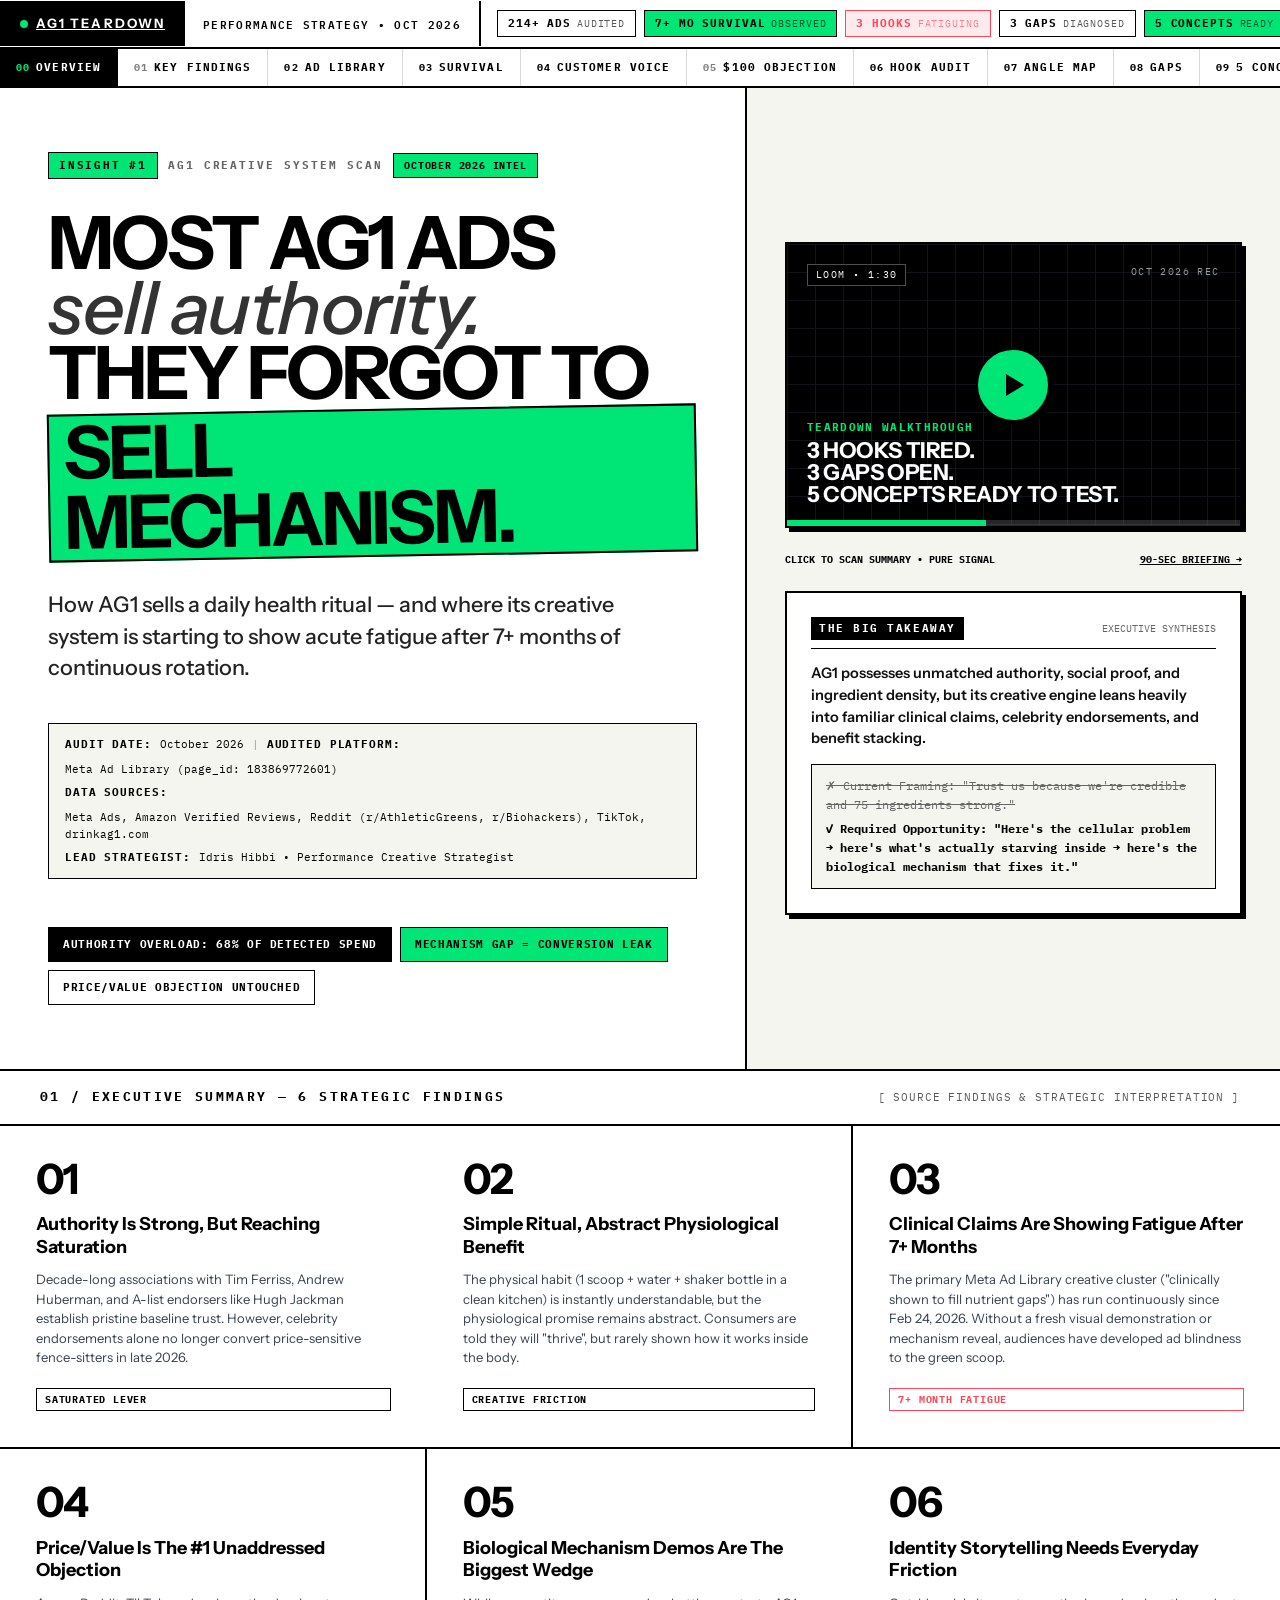
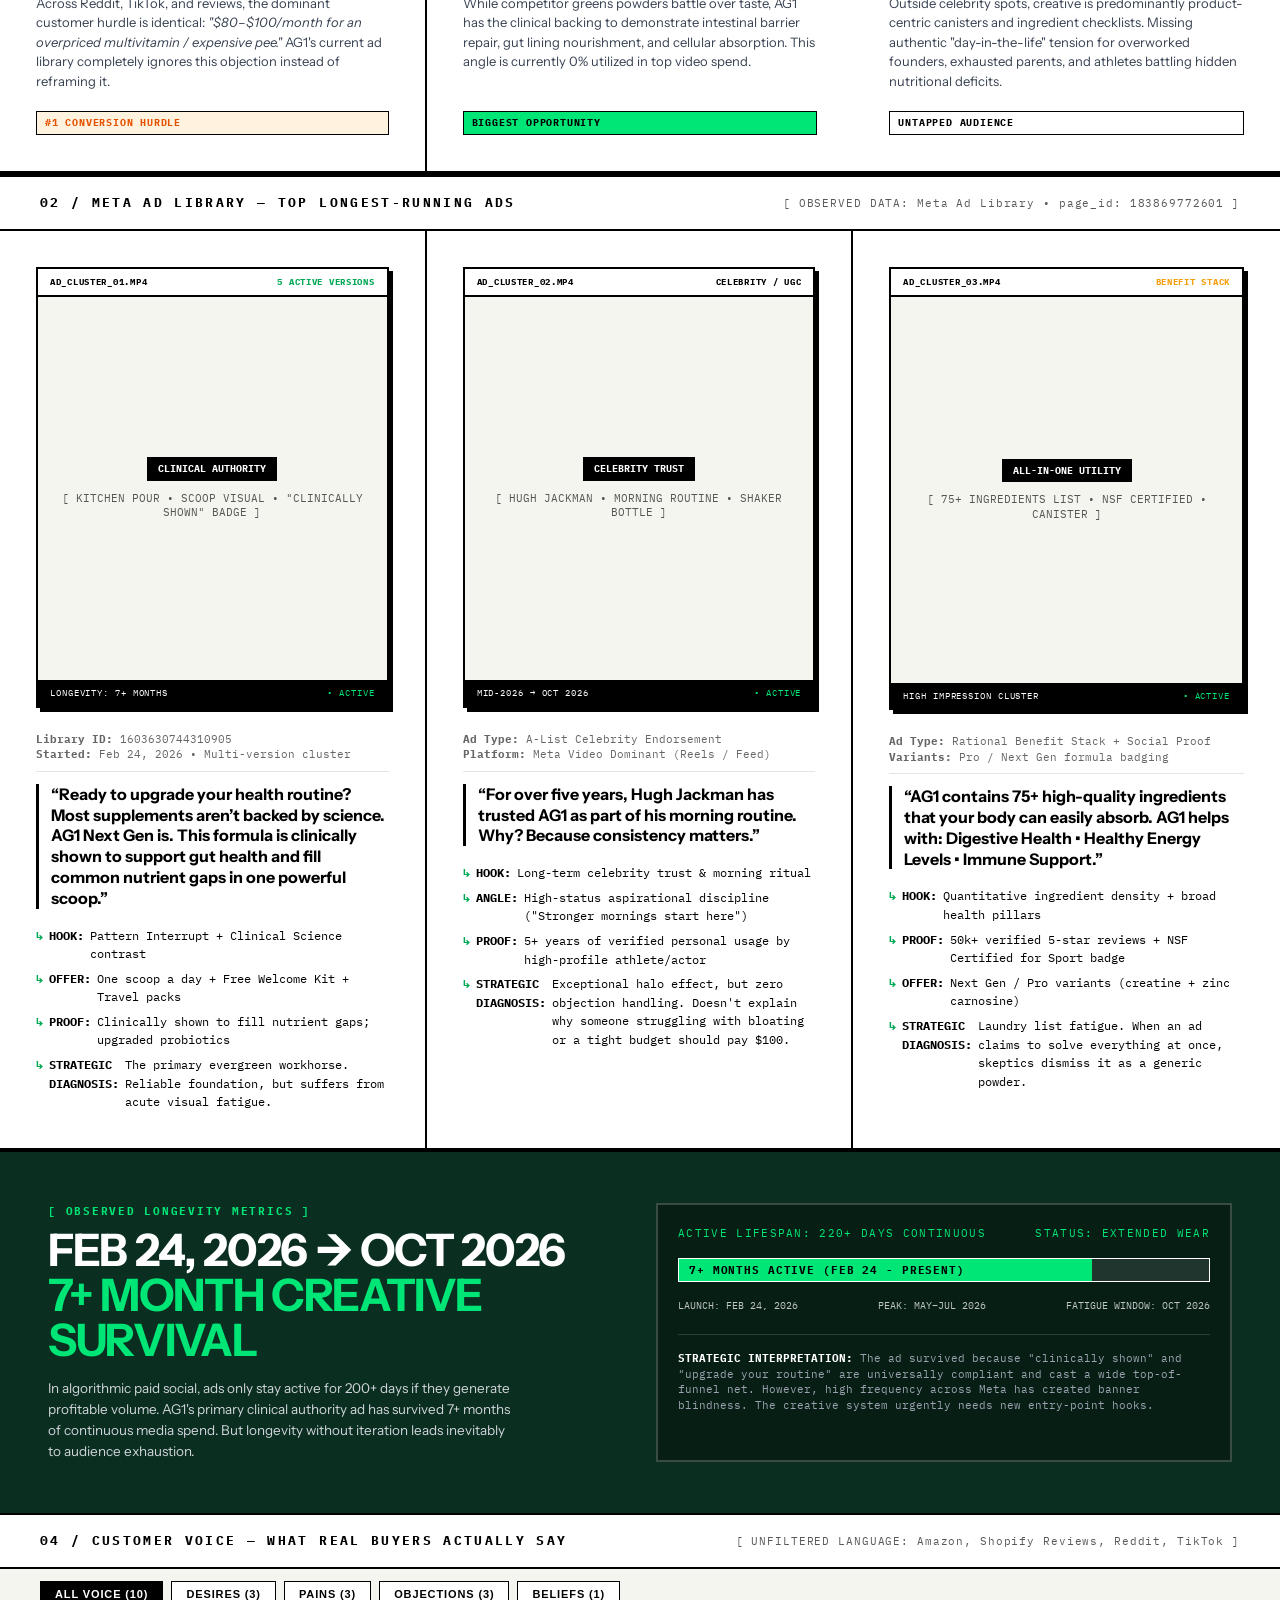
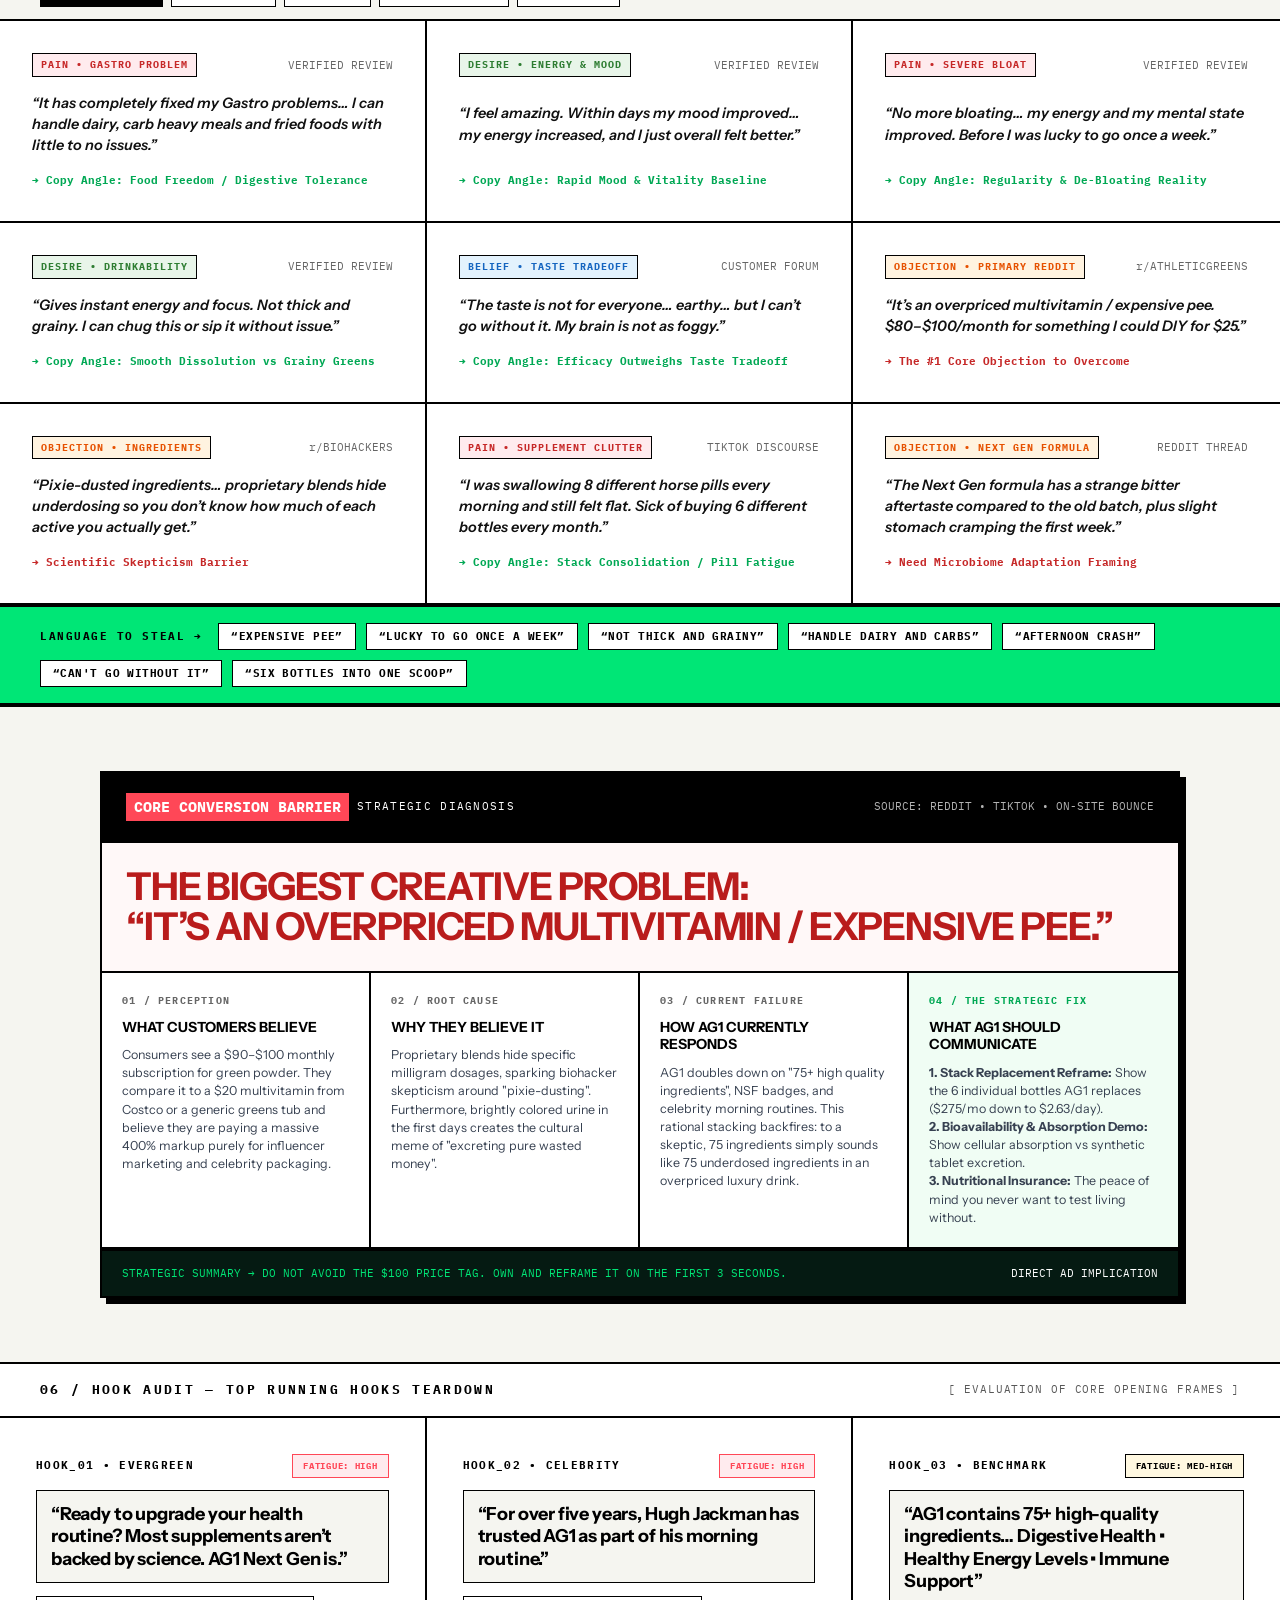
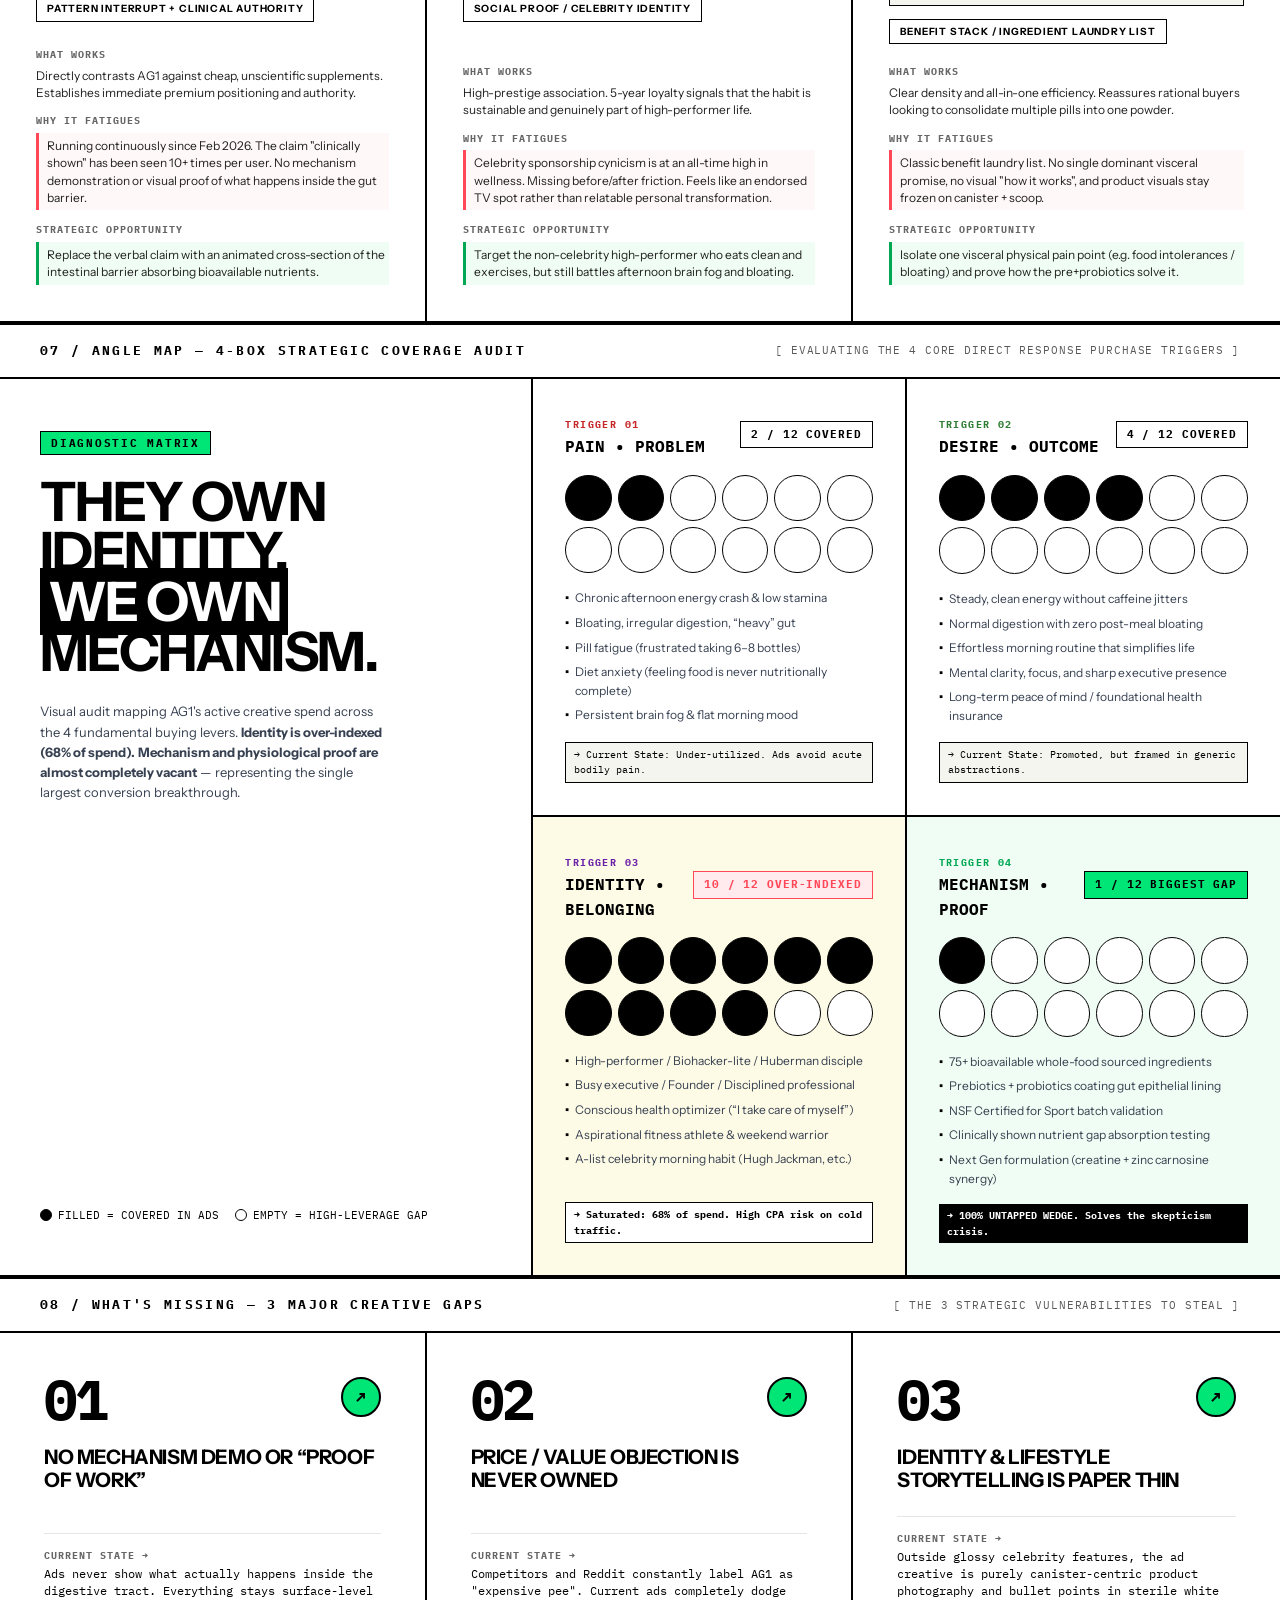
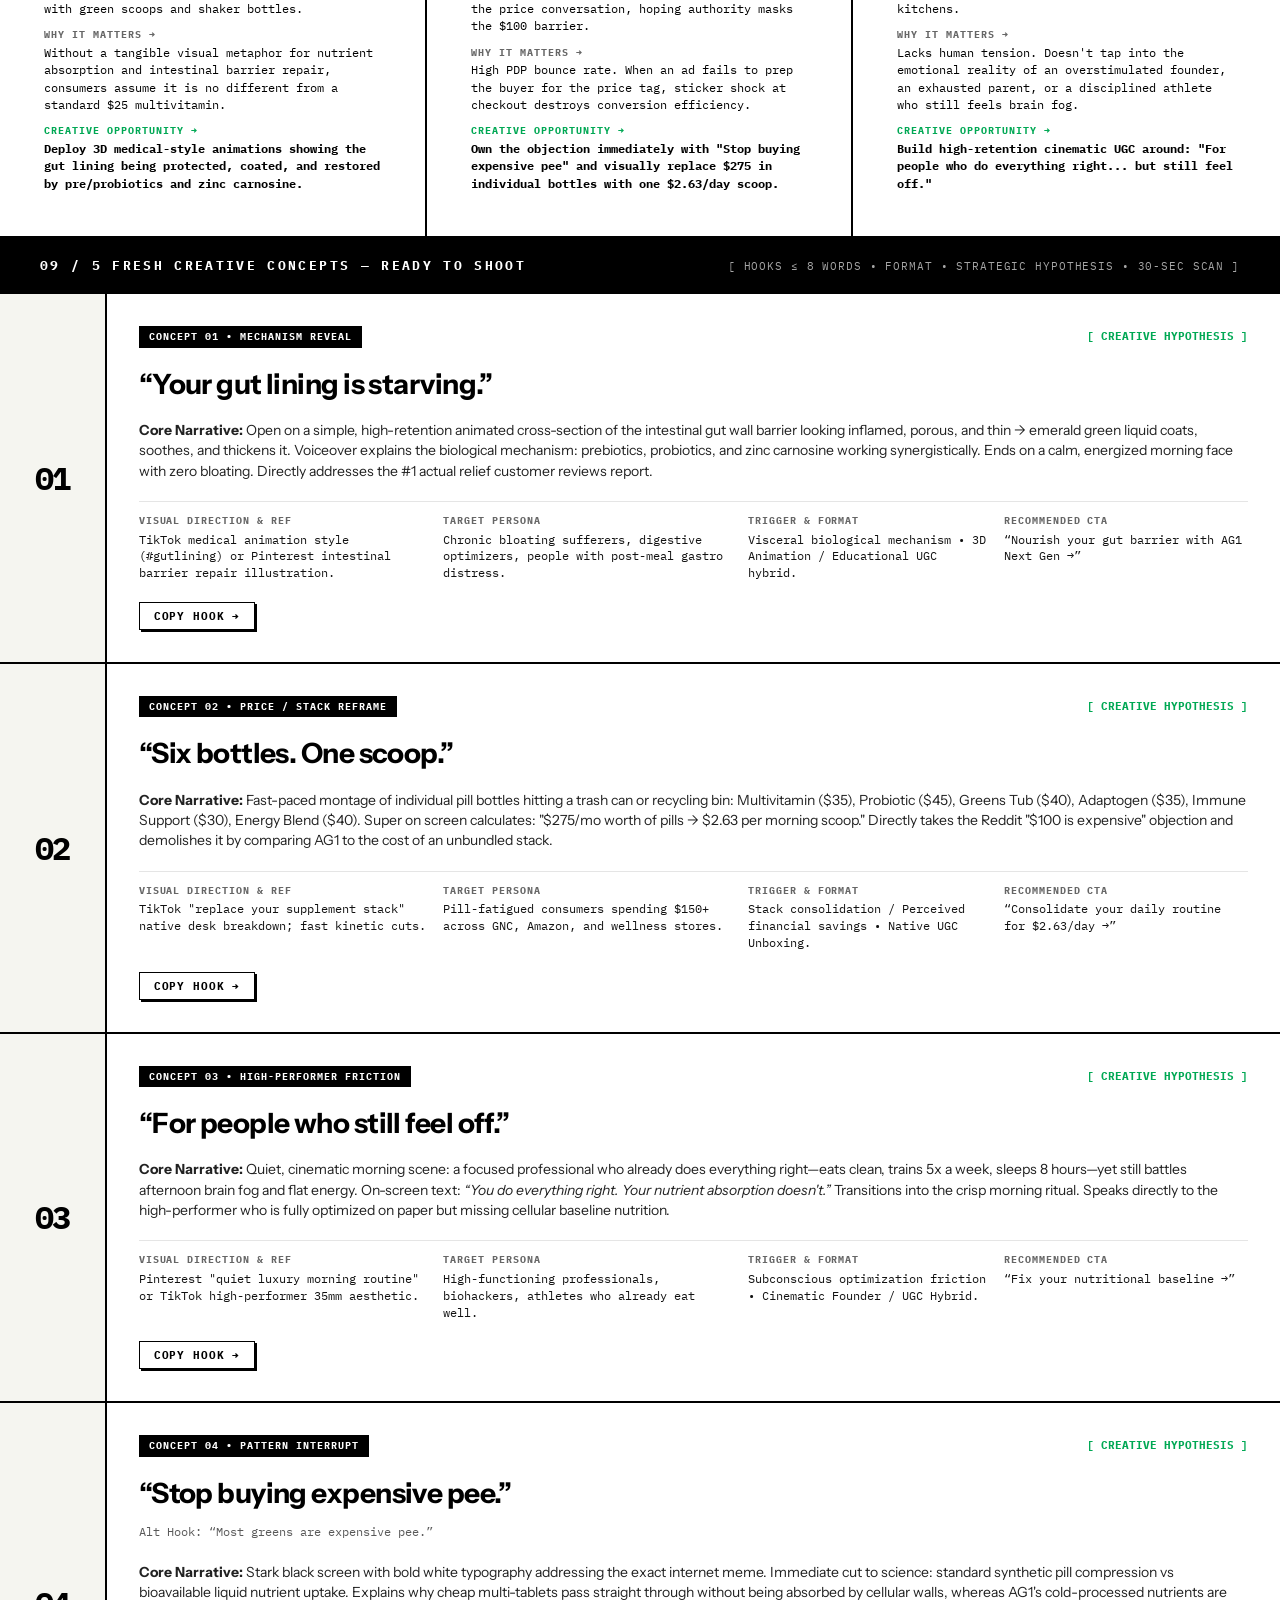
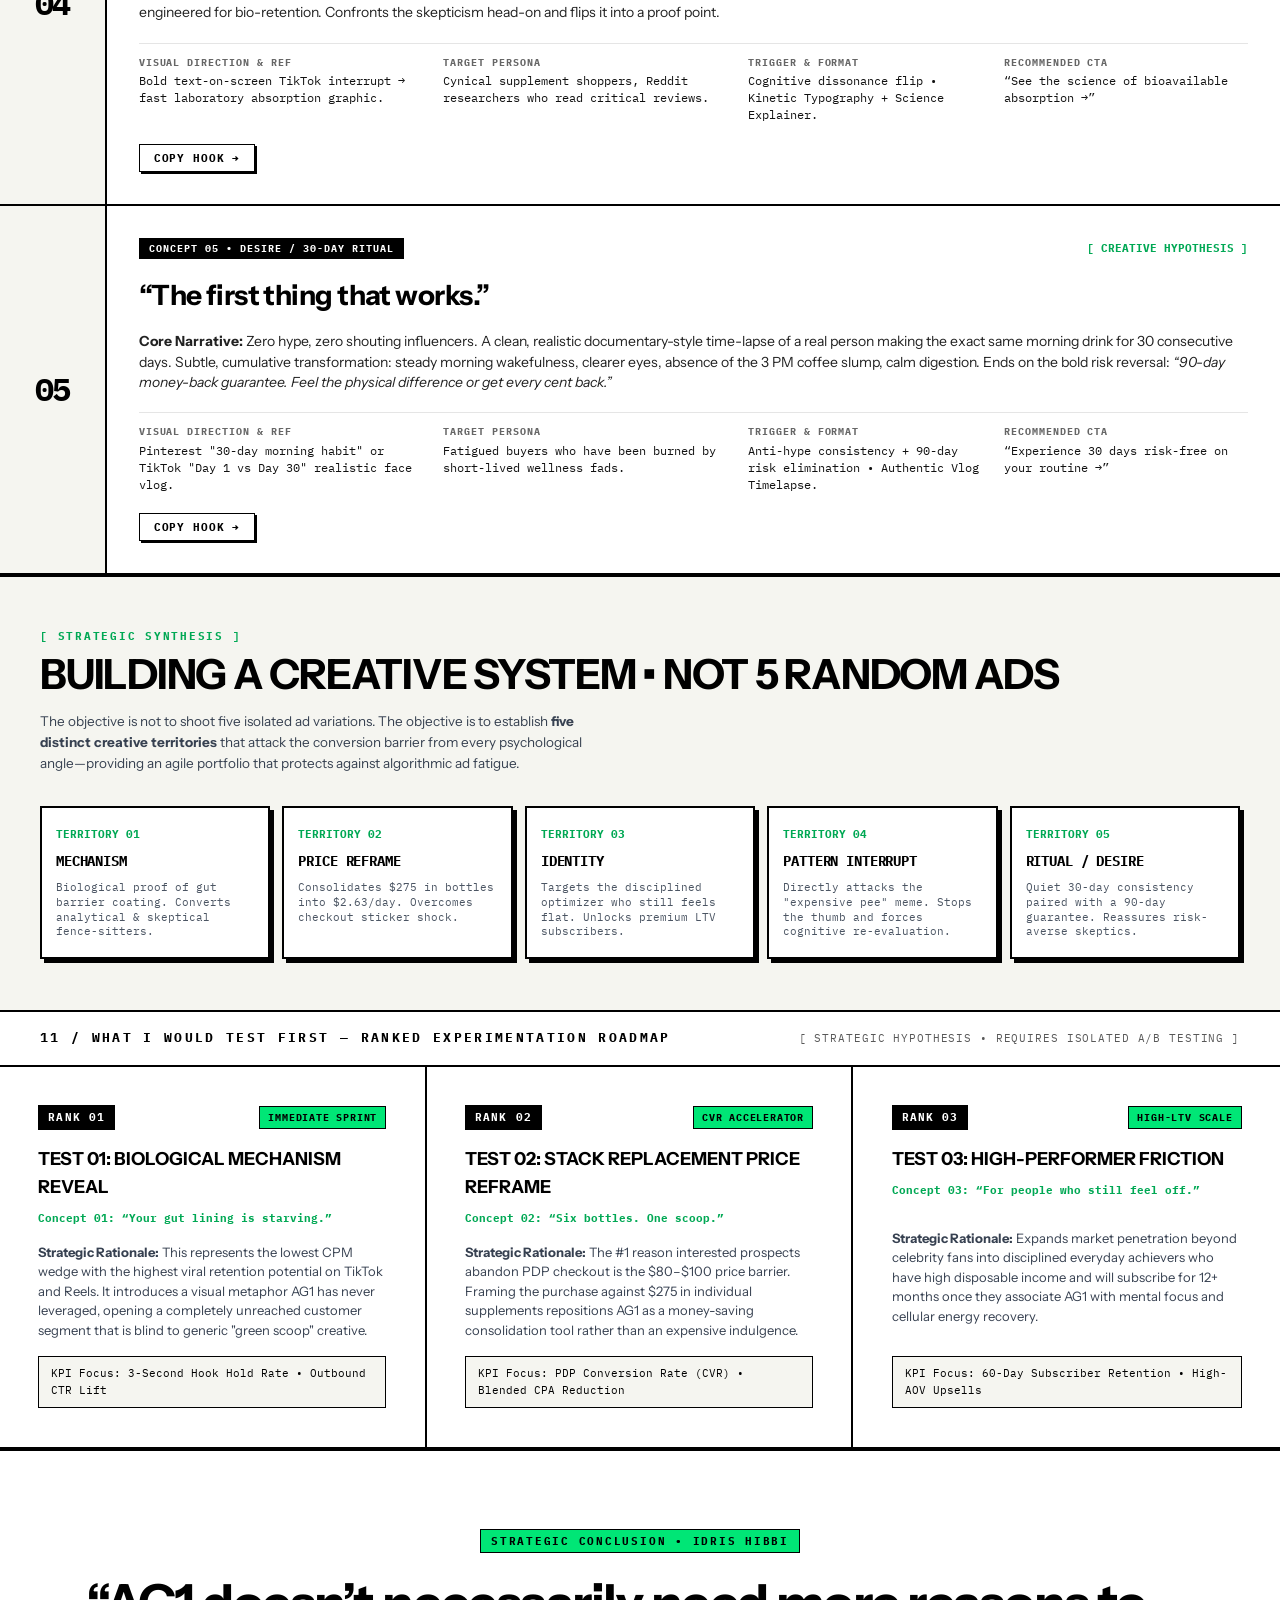
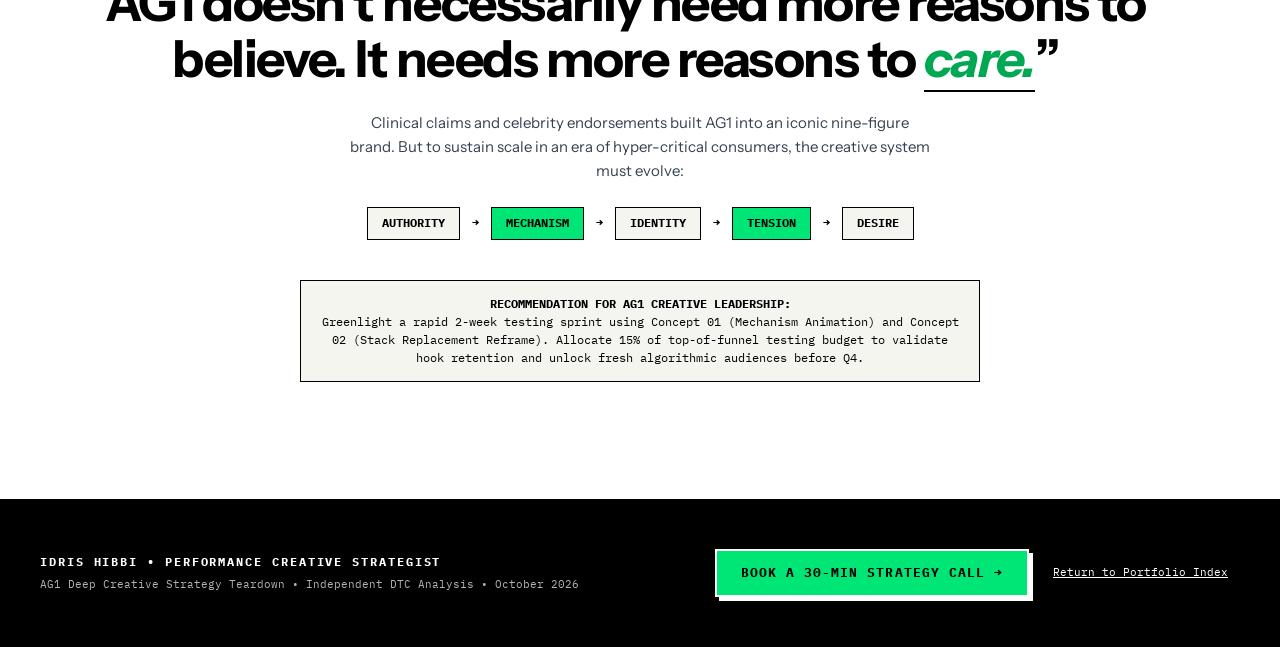
==== teardowns/ag1/index.html @ 97f4a0c2 "feat: rebuild AG1 deep analysis into premium Gymshark-style creative teardown and add to portfolio" ====
<!DOCTYPE html>
<html lang="en">
<head>
  <meta charset="UTF-8">
  <meta name="viewport" content="width=device-width, initial-scale=1.0">
  <title>AG1 Deep Creative Strategy Teardown &amp; Ad Analysis | Idris Hibbi</title>
  <meta name="description" content="In-depth Performance Creative Strategy Teardown of AG1 (Athletic Greens). Meta Ad Library audit, customer voice analysis, angle mapping, creative fatigue diagnosis, and 5 fresh testing concepts.">
  <link rel="icon" type="image/jpeg" href="/assets/idris-hibbi.jpg">
  
  <!-- Typography -->
  <link rel="preconnect" href="https://fonts.googleapis.com">
  <link rel="preconnect" href="https://fonts.gstatic.com" crossorigin>
  <link href="https://fonts.googleapis.com/css2?family=IBM+Plex+Mono:ital,wght@0,400;0,500;0,600;0,700;1,400&family=Instrument+Sans:ital,wght@0,400;0,500;0,600;0,700;1,400;1,500&display=swap" rel="stylesheet">
  
  <style>
    /* ══════════════════════════════════════════════════════════════════
       AG1 DEEP TEARDOWN — NEO-BRUTALIST PERFORMANCE STYLESHEET
       Design System Reference: Gymshark Teardown (High-Contrast Editorial)
       ══════════════════════════════════════════════════════════════════ */
    :root {
      --bg: #ffffff;
      --bg-alt: #f5f5f0;
      --bg-card: #ffffff;
      --black: #000000;
      --white: #ffffff;
      
      /* AG1 Specific Brand Palette */
      --ag1-emerald: #00e676;
      --ag1-emerald-dark: #00a854;
      --ag1-emerald-light: rgba(0, 230, 118, 0.22);
      --ag1-forest: #0a2e20;
      --ag1-forest-dark: #051a12;
      
      /* Signals & Diagnostic Accents */
      --alert-warn: #ff4757;
      --alert-amber: #f59e0b;
      --border-thick: 2.5px solid #000000;
      --shadow-hard: 4px 4px 0px 0px #000000;
      --shadow-hard-lg: 6px 6px 0px 0px #000000;
      
      /* Typography */
      --font-sans: 'Instrument Sans', -apple-system, BlinkMacSystemFont, sans-serif;
      --font-mono: 'IBM Plex Mono', Menlo, Consolas, monospace;
    }

    *, *::before, *::after {
      box-sizing: border-box;
      margin: 0;
      padding: 0;
    }

    html {
      scroll-behavior: smooth;
      color-scheme: light;
      -webkit-tap-highlight-color: transparent;
    }

    body {
      background-color: var(--bg);
      color: var(--black);
      font-family: var(--font-sans);
      font-size: 15px;
      line-height: 1.55;
      -webkit-font-smoothing: antialiased;
      -moz-osx-font-smoothing: grayscale;
      overflow-x: hidden;
    }

    ::selection {
      background-color: var(--ag1-emerald);
      color: var(--black);
    }

    .mono {
      font-family: var(--font-mono) !important;
    }

    /* Container Utility */
    .container {
      width: 100%;
      max-width: 1280px;
      margin-left: auto;
      margin-right: auto;
    }

    /* Utility Helpers */
    .border-b-thick { border-bottom: var(--border-thick); }
    .border-t-thick { border-top: var(--border-thick); }
    .border-r-thick { border-right: var(--border-thick); }
    .border-l-thick { border-left: var(--border-thick); }
    .border-all-thick { border: var(--border-thick); }

    /* ── 1. TOP GLOBAL TICKER & HEADER ── */
    .top-bar {
      position: sticky;
      top: 0;
      z-index: 1000;
      background: var(--white);
      border-bottom: var(--border-thick);
      width: 100%;
    }

    .top-bar-inner {
      display: flex;
      align-items: center;
      width: 100%;
      overflow-x: auto;
      scrollbar-width: none;
      -ms-overflow-style: none;
    }

    .top-bar-inner::-webkit-scrollbar {
      display: none;
    }

    .brand-block {
      display: flex;
      align-items: center;
      flex-shrink: 0;
      border-right: var(--border-thick);
    }

    .brand-logo-pill {
      background: var(--black);
      color: var(--white);
      padding: 12px 20px;
      font-weight: 700;
      font-size: 13px;
      letter-spacing: 0.16em;
      text-transform: uppercase;
      display: flex;
      align-items: center;
      gap: 8px;
    }

    .brand-logo-pill .badge-dot {
      width: 8px;
      height: 8px;
      background: var(--ag1-emerald);
      border-radius: 50%;
      display: inline-block;
    }

    .brand-edition-tag {
      padding: 12px 18px;
      font-size: 11px;
      letter-spacing: 0.12em;
      font-weight: 600;
      color: var(--black);
      white-space: nowrap;
    }

    .ticker-pills-row {
      display: flex;
      align-items: center;
      gap: 8px;
      padding: 8px 16px;
      flex-shrink: 0;
    }

    .status-pill {
      display: inline-flex;
      align-items: center;
      gap: 6px;
      padding: 4px 10px;
      border: 1.5px solid var(--black);
      font-size: 11px;
      font-weight: 700;
      letter-spacing: 0.08em;
      background: var(--white);
      white-space: nowrap;
    }

    .status-pill.emerald {
      background: var(--ag1-emerald);
      color: var(--black);
    }

    .status-pill.warn {
      background: #ffebee;
      color: var(--alert-warn);
      border-color: var(--alert-warn);
    }

    .status-pill .sub-txt {
      font-weight: 400;
      opacity: 0.65;
      font-size: 10px;
    }

    .live-rec-badge {
      display: inline-flex;
      align-items: center;
      gap: 8px;
      padding-left: 12px;
      border-left: 1px solid rgba(0,0,0,0.2);
    }

    .pulse-dot {
      width: 8px;
      height: 8px;
      border-radius: 50%;
      background: #ef4444;
      animation: pulse 1.8s infinite;
    }

    @keyframes pulse {
      0% { opacity: 1; transform: scale(1); }
      50% { opacity: 0.4; transform: scale(0.85); }
      100% { opacity: 1; transform: scale(1); }
    }

    .top-bar-right {
      margin-left: auto;
      display: flex;
      align-items: center;
      gap: 12px;
      padding: 8px 20px;
      flex-shrink: 0;
      font-size: 11px;
    }

    .back-btn-pill {
      display: inline-flex;
      align-items: center;
      gap: 6px;
      background: var(--black);
      color: var(--white);
      padding: 6px 14px;
      font-weight: 700;
      text-decoration: none;
      border: 1.5px solid var(--black);
      transition: all 0.15s ease;
      white-space: nowrap;
    }

    .back-btn-pill:hover {
      background: var(--ag1-emerald);
      color: var(--black);
    }

    /* ── 2. STICKY SUB-NAVIGATION ── */
    .smart-nav {
      position: sticky;
      top: 48px;
      z-index: 950;
      background: var(--white);
      border-bottom: var(--border-thick);
      width: 100%;
    }

    .smart-nav-inner {
      display: flex;
      align-items: center;
      overflow-x: auto;
      scrollbar-width: none;
      -ms-overflow-style: none;
    }

    .smart-nav-inner::-webkit-scrollbar {
      display: none;
    }

    .nav-tab {
      padding: 10px 16px;
      font-size: 11px;
      font-weight: 700;
      letter-spacing: 0.1em;
      text-transform: uppercase;
      text-decoration: none;
      color: var(--black);
      border-right: 1.5px solid rgba(0,0,0,0.15);
      white-space: nowrap;
      transition: background-color 0.15s ease, color 0.15s ease;
      display: inline-flex;
      align-items: center;
      gap: 6px;
    }

    .nav-tab .tab-num {
      opacity: 0.5;
      font-size: 10px;
    }

    .nav-tab:hover {
      background: var(--bg-alt);
    }

    .nav-tab.active {
      background: var(--black);
      color: var(--white);
    }

    .nav-tab.active .tab-num {
      color: var(--ag1-emerald);
      opacity: 1;
    }

    /* ── 3. HERO SECTION ── */
    .hero-grid {
      display: grid;
      grid-template-columns: 12fr;
      border-bottom: var(--border-thick);
    }

    @media (min-width: 992px) {
      .hero-grid {
        grid-template-columns: 7fr 5fr;
      }
    }

    .hero-content-col {
      padding: clamp(2rem, 5vw, 4.5rem) clamp(1.25rem, 4vw, 3rem);
      display: flex;
      flex-direction: column;
      justify-content: space-between;
      border-bottom: var(--border-thick);
    }

    @media (min-width: 992px) {
      .hero-content-col {
        border-bottom: none;
        border-right: var(--border-thick);
      }
    }

    .hero-eyebrow {
      display: flex;
      align-items: center;
      gap: 10px;
      margin-bottom: 2rem;
      flex-wrap: wrap;
    }

    .insight-badge {
      background: var(--ag1-emerald);
      border: 1.5px solid var(--black);
      padding: 4px 10px;
      font-size: 11px;
      font-weight: 700;
      letter-spacing: 0.16em;
      text-transform: uppercase;
    }

    .eyebrow-text {
      font-size: 11px;
      font-weight: 700;
      letter-spacing: 0.18em;
      opacity: 0.6;
      text-transform: uppercase;
    }

    .hero-title {
      font-size: clamp(2.4rem, 6.2vw, 4.6rem);
      font-weight: 700;
      line-height: 0.88;
      letter-spacing: -0.04em;
      text-transform: uppercase;
      margin-bottom: 2rem;
    }

    .hero-title .italic-sub {
      display: block;
      font-style: italic;
      font-weight: 500;
      text-transform: lowercase;
      letter-spacing: -0.02em;
      color: #333333;
    }

    .hero-title .highlight-pill {
      display: inline-block;
      background: var(--ag1-emerald);
      border: var(--border-thick);
      padding: 2px 14px;
      line-height: 0.95;
      transform: rotate(-1deg);
      margin-top: 4px;
    }

    .hero-subhead {
      font-size: clamp(1.1rem, 2vw, 1.35rem);
      font-weight: 500;
      line-height: 1.45;
      color: #222222;
      max-width: 44ch;
      margin-bottom: 2.5rem;
    }

    .hero-meta-strip {
      background: var(--bg-alt);
      border: 1.5px solid var(--black);
      padding: 12px 16px;
      display: flex;
      flex-direction: column;
      gap: 6px;
      font-size: 11px;
      margin-bottom: 2rem;
    }

    .hero-meta-row {
      display: flex;
      flex-wrap: wrap;
      align-items: baseline;
      gap: 8px;
    }

    .hero-meta-label {
      font-weight: 700;
      letter-spacing: 0.08em;
      text-transform: uppercase;
      color: var(--black);
    }

    .hero-chips-wrap {
      display: flex;
      flex-wrap: wrap;
      gap: 8px;
      margin-top: 1rem;
    }

    .hero-chip {
      border: 1.5px solid var(--black);
      padding: 8px 14px;
      font-size: 11px;
      font-weight: 700;
      letter-spacing: 0.06em;
      background: var(--white);
    }

    .hero-chip.dark {
      background: var(--black);
      color: var(--white);
    }

    .hero-chip.emerald {
      background: var(--ag1-emerald);
      color: var(--black);
    }

    /* Hero Right Side: Media Box & Big Takeaway */
    .hero-media-col {
      background: var(--bg-alt);
      padding: clamp(1.25rem, 3vw, 2.5rem);
      display: flex;
      flex-direction: column;
      gap: 1.5rem;
      justify-content: center;
    }

    .loom-preview-box {
      border: var(--border-thick);
      background: var(--black);
      aspect-ratio: 16/10;
      position: relative;
      overflow: hidden;
      cursor: pointer;
      display: flex;
      flex-direction: column;
      justify-content: space-between;
      padding: 20px;
      color: var(--white);
      box-shadow: var(--shadow-hard);
      transition: transform 0.15s ease, box-shadow 0.15s ease;
    }

    .loom-preview-box:hover {
      transform: translate(-2px, -2px);
      box-shadow: var(--shadow-hard-lg);
    }

    .loom-grid-bg {
      position: absolute;
      inset: 0;
      background-image: linear-gradient(to right, #1f2937 1px, transparent 1px), linear-gradient(to bottom, #1f2937 1px, transparent 1px);
      background-size: 28px 28px;
      opacity: 0.5;
    }

    .loom-header-row {
      position: relative;
      z-index: 2;
      display: flex;
      justify-content: space-between;
      font-size: 10px;
      letter-spacing: 0.14em;
    }

    .loom-center-play {
      position: absolute;
      top: 50%;
      left: 50%;
      transform: translate(-50%, -50%);
      z-index: 3;
      width: 74px;
      height: 74px;
      background: var(--ag1-emerald);
      border: var(--border-thick);
      border-radius: 50%;
      display: flex;
      align-items: center;
      justify-content: center;
      box-shadow: 4px 4px 0px 0px #000000;
    }

    .play-triangle {
      width: 0;
      height: 0;
      border-left: 18px solid #000000;
      border-top: 11px solid transparent;
      border-bottom: 11px solid transparent;
      margin-left: 4px;
    }

    .loom-footer-content {
      position: relative;
      z-index: 2;
    }

    .loom-progress-bar {
      position: absolute;
      bottom: 0;
      left: 0;
      right: 0;
      height: 6px;
      background: rgba(255, 255, 255, 0.15);
    }

    .loom-progress-fill {
      height: 100%;
      width: 44%;
      background: var(--ag1-emerald);
    }

    /* The Big Takeaway Card */
    .big-takeaway-card {
      border: var(--border-thick);
      background: var(--white);
      padding: 24px;
      box-shadow: var(--shadow-hard);
      position: relative;
    }

    .takeaway-badge-strip {
      display: flex;
      align-items: center;
      justify-content: space-between;
      margin-bottom: 14px;
      padding-bottom: 8px;
      border-bottom: 1.5px solid #000000;
    }

    .takeaway-tag {
      font-size: 11px;
      font-weight: 700;
      letter-spacing: 0.14em;
      text-transform: uppercase;
      background: var(--black);
      color: var(--white);
      padding: 3px 8px;
    }

    .takeaway-quote {
      font-size: 14.5px;
      line-height: 1.5;
      font-weight: 600;
      color: #111111;
      margin-bottom: 14px;
    }

    .takeaway-shift-box {
      background: var(--bg-alt);
      border: 1.5px solid var(--black);
      padding: 12px 14px;
      display: flex;
      flex-direction: column;
      gap: 6px;
      font-size: 12px;
    }

    .shift-from {
      color: #666666;
      text-decoration: line-through;
    }

    .shift-to {
      font-weight: 700;
      color: #000000;
    }

    /* ── 4. SECTION STRUCTURAL FRAMEWORK ── */
    .teardown-section {
      border-bottom: var(--border-thick);
      background: var(--white);
    }

    .section-header-bar {
      display: flex;
      align-items: center;
      justify-content: space-between;
      padding: 16px clamp(1.25rem, 4vw, 2.5rem);
      background: var(--white);
      border-bottom: var(--border-thick);
      flex-wrap: wrap;
      gap: 10px;
    }

    .section-header-bar.dark {
      background: var(--black);
      color: var(--white);
    }

    .section-num-title {
      font-size: 13px;
      font-weight: 700;
      letter-spacing: 0.18em;
      text-transform: uppercase;
    }

    .section-header-meta {
      font-size: 11px;
      letter-spacing: 0.08em;
      opacity: 0.65;
    }

    /* ── 5. SECTION: EXECUTIVE SUMMARY (KEY FINDINGS) ── */
    .exec-summary-grid {
      display: grid;
      grid-template-columns: 1fr;
      border-bottom: var(--border-thick);
    }

    @media (min-width: 768px) {
      .exec-summary-grid {
        grid-template-columns: repeat(2, 1fr);
      }
    }

    @media (min-width: 1024px) {
      .exec-summary-grid {
        grid-template-columns: repeat(3, 1fr);
      }
    }

    .exec-finding-card {
      padding: clamp(1.5rem, 3vw, 2.25rem);
      border-bottom: var(--border-thick);
      display: flex;
      flex-direction: column;
      justify-content: space-between;
      background: var(--white);
      transition: background-color 0.15s ease;
    }

    @media (min-width: 768px) {
      .exec-finding-card:nth-child(odd) {
        border-right: var(--border-thick);
      }
    }

    @media (min-width: 1024px) {
      .exec-finding-card:nth-child(odd) {
        border-right: none;
      }
      .exec-finding-card {
        border-right: var(--border-thick);
      }
      .exec-finding-card:nth-child(3n) {
        border-right: none;
      }
    }

    .exec-finding-card:hover {
      background: var(--bg-alt);
    }

    .finding-num {
      font-size: 42px;
      font-weight: 900;
      line-height: 0.85;
      letter-spacing: -0.05em;
      margin-bottom: 1rem;
      color: var(--black);
    }

    .finding-headline {
      font-size: 18px;
      font-weight: 700;
      line-height: 1.25;
      margin-bottom: 0.75rem;
    }

    .finding-desc {
      font-size: 13px;
      color: #374151;
      line-height: 1.5;
    }

    .finding-badge {
      display: inline-block;
      margin-top: 1.25rem;
      padding: 3px 8px;
      border: 1px solid var(--black);
      font-size: 10px;
      font-weight: 700;
      letter-spacing: 0.08em;
      text-transform: uppercase;
      background: var(--white);
    }

    /* ── 6. SECTION: RESEARCH & META AD LIBRARY ── */
    .ad-library-grid {
      display: grid;
      grid-template-columns: 1fr;
      border-bottom: var(--border-thick);
    }

    @media (min-width: 992px) {
      .ad-library-grid {
        grid-template-columns: repeat(3, 1fr);
      }
    }

    .ad-card {
      padding: clamp(1.5rem, 3vw, 2.25rem);
      display: flex;
      flex-direction: column;
      border-bottom: var(--border-thick);
      background: var(--white);
    }

    @media (min-width: 992px) {
      .ad-card {
        border-bottom: none;
        border-right: var(--border-thick);
      }
      .ad-card:last-child {
        border-right: none;
      }
    }

    .ad-visual-mock {
      border: var(--border-thick);
      aspect-ratio: 4/5;
      position: relative;
      overflow: hidden;
      margin-bottom: 1.5rem;
      background: var(--bg-alt);
      box-shadow: var(--shadow-hard);
      display: flex;
      flex-direction: column;
      justify-content: space-between;
    }

    .mock-topbar {
      background: var(--white);
      border-bottom: var(--border-thick);
      padding: 6px 12px;
      display: flex;
      justify-content: space-between;
      font-size: 9px;
      font-weight: 700;
      letter-spacing: 0.08em;
    }

    .mock-center-visual {
      display: flex;
      flex-direction: column;
      align-items: center;
      justify-content: center;
      text-align: center;
      padding: 1rem;
    }

    .mock-type-tag {
      background: var(--black);
      color: var(--white);
      border: 1.5px solid var(--black);
      padding: 3px 10px;
      font-size: 10px;
      font-weight: 700;
      margin-bottom: 10px;
      text-transform: uppercase;
    }

    .mock-footer-strip {
      background: var(--black);
      color: var(--white);
      padding: 6px 12px;
      display: flex;
      justify-content: space-between;
      align-items: center;
      font-size: 9px;
      letter-spacing: 0.1em;
    }

    .ad-info-stack {
      display: flex;
      flex-direction: column;
      gap: 12px;
    }

    .ad-meta-id-strip {
      font-size: 11px;
      color: #666666;
      line-height: 1.4;
      padding-bottom: 8px;
      border-bottom: 1px solid rgba(0,0,0,0.1);
    }

    .ad-hook-quote {
      font-size: 16px;
      font-weight: 700;
      line-height: 1.3;
      padding-left: 12px;
      border-left: 3px solid var(--black);
    }

    .ad-attributes-list {
      list-style: none;
      display: flex;
      flex-direction: column;
      gap: 6px;
      font-size: 12px;
      margin-top: 6px;
    }

    .ad-attributes-list li {
      display: flex;
      align-items: baseline;
      gap: 6px;
    }

    .ad-attributes-list li::before {
      content: "↳";
      font-weight: 700;
      color: var(--ag1-emerald-dark);
    }

    /* ── 7. SECTION: LONGEVITY & SURVIVAL TIMELINE ── */
    .longevity-banner {
      background: var(--ag1-forest);
      color: var(--white);
      padding: clamp(2rem, 4vw, 3.5rem) clamp(1.25rem, 4vw, 3rem);
      display: grid;
      grid-template-columns: 1fr;
      gap: 2rem;
      border-bottom: var(--border-thick);
    }

    @media (min-width: 992px) {
      .longevity-banner {
        grid-template-columns: 1fr 1fr;
      }
    }

    .longevity-timeline-wrap {
      border: 2px solid rgba(255, 255, 255, 0.2);
      padding: 20px;
      background: rgba(0, 0, 0, 0.35);
    }

    .timeline-title-row {
      display: flex;
      justify-content: space-between;
      font-size: 11px;
      letter-spacing: 0.12em;
      margin-bottom: 1rem;
      color: var(--ag1-emerald);
    }

    .timeline-bar-frame {
      height: 24px;
      background: rgba(255, 255, 255, 0.1);
      border: 1.5px solid var(--white);
      position: relative;
      margin-bottom: 1rem;
    }

    .timeline-bar-fill {
      height: 100%;
      width: 78%;
      background: var(--ag1-emerald);
      display: flex;
      align-items: center;
      padding-left: 10px;
      color: var(--black);
      font-size: 11px;
      font-weight: 700;
      letter-spacing: 0.08em;
    }

    .timeline-labels-row {
      display: flex;
      justify-content: space-between;
      font-size: 10px;
      opacity: 0.75;
    }

    /* ── 8. SECTION: CUSTOMER LANGUAGE (VOICE OF CUSTOMER) ── */
    .filter-tabs-bar {
      display: flex;
      align-items: center;
      gap: 8px;
      padding: 12px clamp(1.25rem, 4vw, 2.5rem);
      background: var(--bg-alt);
      border-bottom: var(--border-thick);
      overflow-x: auto;
    }

    .filter-btn {
      padding: 6px 14px;
      border: 1.5px solid var(--black);
      background: var(--white);
      font-size: 11px;
      font-weight: 700;
      letter-spacing: 0.08em;
      text-transform: uppercase;
      cursor: pointer;
      transition: all 0.15s ease;
      white-space: nowrap;
    }

    .filter-btn:hover {
      background: var(--black);
      color: var(--white);
    }

    .filter-btn.active {
      background: var(--black);
      color: var(--white);
    }

    .customer-quotes-grid {
      display: grid;
      grid-template-columns: 1fr;
      border-bottom: var(--border-thick);
    }

    @media (min-width: 768px) {
      .customer-quotes-grid {
        grid-template-columns: repeat(2, 1fr);
      }
    }

    @media (min-width: 1024px) {
      .customer-quotes-grid {
        grid-template-columns: repeat(3, 1fr);
      }
    }

    .quote-card {
      padding: clamp(1.25rem, 3vw, 2rem);
      border-bottom: var(--border-thick);
      background: var(--white);
      display: flex;
      flex-direction: column;
      justify-content: space-between;
      gap: 1rem;
    }

    @media (min-width: 768px) {
      .quote-card {
        border-right: var(--border-thick);
      }
      .quote-card:nth-child(2n) {
        border-right: none;
      }
    }

    @media (min-width: 1024px) {
      .quote-card:nth-child(2n) {
        border-right: var(--border-thick);
      }
      .quote-card:nth-child(3n) {
        border-right: none;
      }
    }

    .quote-badge-row {
      display: flex;
      align-items: center;
      justify-content: space-between;
    }

    .quote-category-tag {
      font-size: 10px;
      font-weight: 700;
      letter-spacing: 0.1em;
      text-transform: uppercase;
      padding: 3px 8px;
      border: 1px solid var(--black);
      background: var(--bg-alt);
    }

    .quote-category-tag.pain { background: #ffebee; color: #c62828; }
    .quote-category-tag.desire { background: #e8f5e9; color: #2e7d32; }
    .quote-category-tag.objection { background: #fff3e0; color: #e65100; }
    .quote-category-tag.belief { background: #e3f2fd; color: #1565c0; }

    .quote-body-text {
      font-size: 14.5px;
      font-weight: 600;
      line-height: 1.45;
      color: #111111;
      font-style: italic;
    }

    .quote-source-label {
      font-size: 11px;
      opacity: 0.6;
    }

    /* Language to Steal Bar */
    .steal-language-bar {
      padding: 16px clamp(1.25rem, 4vw, 2.5rem);
      background: var(--ag1-emerald);
      border-bottom: var(--border-thick);
      display: flex;
      flex-wrap: wrap;
      align-items: center;
      gap: 10px;
    }

    .steal-title {
      font-size: 11px;
      font-weight: 700;
      letter-spacing: 0.14em;
      text-transform: uppercase;
      margin-right: 6px;
    }

    .steal-pill {
      background: var(--white);
      border: 1.5px solid var(--black);
      padding: 4px 12px;
      font-size: 11px;
      font-weight: 700;
      letter-spacing: 0.04em;
    }

    /* ── 9. SECTION: THE BIGGEST OBJECTION BREAKDOWN ── */
    .objection-breakdown-section {
      background: var(--bg-alt);
      padding: clamp(2rem, 5vw, 4rem) clamp(1.25rem, 4vw, 3rem);
      border-bottom: var(--border-thick);
    }

    .objection-container {
      max-width: 1080px;
      margin: 0 auto;
      border: var(--border-thick);
      background: var(--white);
      box-shadow: var(--shadow-hard-lg);
    }

    .objection-header {
      background: var(--black);
      color: var(--white);
      padding: 20px 24px;
      border-bottom: var(--border-thick);
      display: flex;
      justify-content: space-between;
      align-items: center;
      flex-wrap: wrap;
      gap: 10px;
    }

    .objection-main-statement {
      font-size: clamp(1.6rem, 3.5vw, 2.4rem);
      font-weight: 800;
      letter-spacing: -0.03em;
      text-transform: uppercase;
      line-height: 1.05;
      padding: 24px;
      border-bottom: var(--border-thick);
      background: #fff8f8;
      color: #b91c1c;
    }

    .objection-flow-grid {
      display: grid;
      grid-template-columns: 1fr;
      border-bottom: var(--border-thick);
    }

    @media (min-width: 768px) {
      .objection-flow-grid {
        grid-template-columns: repeat(2, 1fr);
      }
    }

    @media (min-width: 1024px) {
      .objection-flow-grid {
        grid-template-columns: repeat(4, 1fr);
      }
    }

    .objection-step-col {
      padding: 20px;
      border-bottom: var(--border-thick);
      display: flex;
      flex-direction: column;
      gap: 10px;
      background: var(--white);
    }

    @media (min-width: 768px) {
      .objection-step-col {
        border-right: var(--border-thick);
      }
      .objection-step-col:nth-child(2n) {
        border-right: none;
      }
    }

    @media (min-width: 1024px) {
      .objection-step-col:nth-child(2n) {
        border-right: var(--border-thick);
      }
      .objection-step-col:last-child {
        border-right: none;
        background: #f0fdf4;
      }
    }

    .step-badge {
      font-size: 10px;
      font-weight: 700;
      letter-spacing: 0.12em;
      text-transform: uppercase;
      color: #666666;
    }

    .step-title {
      font-size: 14px;
      font-weight: 700;
      line-height: 1.25;
      text-transform: uppercase;
    }

    .step-body {
      font-size: 12.5px;
      color: #374151;
      line-height: 1.45;
    }

    /* ── 10. SECTION: HOOK AUDIT (3-CARD GRID) ── */
    .hook-audit-grid {
      display: grid;
      grid-template-columns: 1fr;
      border-bottom: var(--border-thick);
    }

    @media (min-width: 992px) {
      .hook-audit-grid {
        grid-template-columns: repeat(3, 1fr);
      }
    }

    .hook-audit-card {
      padding: clamp(1.5rem, 3vw, 2.25rem);
      border-bottom: var(--border-thick);
      background: var(--white);
      display: flex;
      flex-direction: column;
      justify-content: space-between;
      gap: 1.25rem;
    }

    @media (min-width: 992px) {
      .hook-audit-card {
        border-bottom: none;
        border-right: var(--border-thick);
      }
      .hook-audit-card:last-child {
        border-right: none;
      }
    }

    .hook-number-row {
      display: flex;
      align-items: center;
      justify-content: space-between;
      font-size: 11px;
      font-weight: 700;
      letter-spacing: 0.12em;
    }

    .hook-text-box {
      font-size: 18px;
      font-weight: 700;
      line-height: 1.25;
      letter-spacing: -0.01em;
      padding: 12px 14px;
      background: var(--bg-alt);
      border: 1.5px solid var(--black);
    }

    .hook-type-pill {
      display: inline-block;
      padding: 4px 10px;
      font-size: 10px;
      font-weight: 700;
      letter-spacing: 0.08em;
      text-transform: uppercase;
      border: 1.5px solid var(--black);
      background: var(--white);
    }

    .hook-type-pill.warn {
      background: #ffebee;
      color: var(--alert-warn);
      border-color: var(--alert-warn);
    }

    .hook-audit-field {
      display: flex;
      flex-direction: column;
      gap: 4px;
      font-size: 12px;
    }

    .field-tag {
      font-size: 10px;
      font-weight: 700;
      letter-spacing: 0.1em;
      text-transform: uppercase;
      color: #666666;
    }

    .field-desc {
      color: #222222;
      line-height: 1.45;
    }

    .field-desc.fatigue-callout {
      border-left: 3px solid var(--alert-warn);
      padding-left: 8px;
      background: #fff8f8;
      padding-top: 4px;
      padding-bottom: 4px;
    }

    .field-desc.opportunity-callout {
      border-left: 3px solid var(--ag1-emerald-dark);
      padding-left: 8px;
      background: #f0fdf4;
      padding-top: 4px;
      padding-bottom: 4px;
    }

    /* ── 11. SECTION: 4-BOX ANGLE MAP ── */
    .angle-map-wrapper {
      display: grid;
      grid-template-columns: 1fr;
      border-bottom: var(--border-thick);
    }

    @media (min-width: 992px) {
      .angle-map-wrapper {
        grid-template-columns: 5fr 7fr;
      }
    }

    .angle-map-intro-pane {
      padding: clamp(2rem, 4vw, 3.5rem) clamp(1.25rem, 4vw, 2.5rem);
      border-bottom: var(--border-thick);
      display: flex;
      flex-direction: column;
      justify-content: space-between;
    }

    @media (min-width: 992px) {
      .angle-map-intro-pane {
        border-bottom: none;
        border-right: var(--border-thick);
      }
    }

    .angle-map-lead-title {
      font-size: clamp(2.2rem, 4.5vw, 3.4rem);
      font-weight: 800;
      line-height: 0.92;
      letter-spacing: -0.03em;
      text-transform: uppercase;
      margin: 1.5rem 0;
    }

    .quadrant-grid {
      display: grid;
      grid-template-columns: 1fr;
      background: var(--white);
    }

    @media (min-width: 640px) {
      .quadrant-grid {
        grid-template-columns: repeat(2, 1fr);
      }
    }

    .quadrant-card {
      padding: clamp(1.25rem, 3vw, 2rem);
      border-bottom: var(--border-thick);
      display: flex;
      flex-direction: column;
      justify-content: space-between;
    }

    @media (min-width: 640px) {
      .quadrant-card:nth-child(1),
      .quadrant-card:nth-child(3) {
        border-right: var(--border-thick);
      }
      .quadrant-card:nth-child(3),
      .quadrant-card:nth-child(4) {
        border-bottom: none;
      }
    }

    .quadrant-card.saturated {
      background: #fdfae5;
    }

    .quadrant-card.opportunity {
      background: #f0fdf4;
    }

    .quadrant-header-row {
      display: flex;
      align-items: center;
      justify-content: space-between;
      margin-bottom: 1rem;
    }

    .quadrant-title {
      font-size: 16px;
      font-weight: 700;
      text-transform: uppercase;
    }

    .dot-matrix-row {
      display: grid;
      grid-template-columns: repeat(6, 1fr);
      gap: 6px;
      margin-bottom: 1rem;
    }

    .matrix-dot {
      aspect-ratio: 1/1;
      border-radius: 50%;
      border: 1.5px solid var(--black);
    }

    .matrix-dot.filled {
      background: var(--black);
    }

    .matrix-dot.empty {
      background: var(--white);
    }

    .quadrant-bullets {
      list-style: none;
      display: flex;
      flex-direction: column;
      gap: 6px;
      font-size: 12px;
      color: #374151;
    }

    .quadrant-bullets li {
      display: flex;
      align-items: baseline;
      gap: 6px;
    }

    .quadrant-bullets li::before {
      content: "•";
      color: var(--black);
      font-weight: bold;
    }

    /* ── 12. SECTION: CREATIVE GAPS (WHAT AG1 IS NOT SHOWING) ── */
    .gaps-cards-grid {
      display: grid;
      grid-template-columns: 1fr;
      border-bottom: var(--border-thick);
    }

    @media (min-width: 992px) {
      .gaps-cards-grid {
        grid-template-columns: repeat(3, 1fr);
      }
    }

    .gap-card {
      padding: clamp(1.75rem, 3.5vw, 2.75rem);
      border-bottom: var(--border-thick);
      background: var(--white);
      display: flex;
      flex-direction: column;
      justify-content: space-between;
      gap: 1.5rem;
      transition: background-color 0.15s ease;
    }

    @media (min-width: 992px) {
      .gap-card {
        border-bottom: none;
        border-right: var(--border-thick);
      }
      .gap-card:last-child {
        border-right: none;
      }
    }

    .gap-card:hover {
      background: var(--bg-alt);
    }

    .gap-num-row {
      display: flex;
      justify-content: space-between;
      align-items: flex-start;
    }

    .gap-num {
      font-size: 56px;
      font-weight: 900;
      line-height: 0.8;
      letter-spacing: -0.05em;
    }

    .gap-icon-badge {
      width: 40px;
      height: 40px;
      border: 2px solid var(--black);
      border-radius: 50%;
      background: var(--ag1-emerald);
      display: flex;
      align-items: center;
      justify-content: center;
      font-size: 16px;
      font-weight: 700;
    }

    .gap-title {
      font-size: 20px;
      font-weight: 700;
      line-height: 1.15;
      text-transform: uppercase;
      letter-spacing: -0.02em;
    }

    .gap-step-box {
      display: flex;
      flex-direction: column;
      gap: 8px;
      font-size: 12px;
      border-top: 1.5px solid rgba(0,0,0,0.1);
      padding-top: 12px;
    }

    .gap-label {
      font-size: 10px;
      font-weight: 700;
      letter-spacing: 0.1em;
      text-transform: uppercase;
      color: #666666;
    }

    .gap-val {
      line-height: 1.45;
    }

    /* ── 13. SECTION: 5 FRESH CONCEPTS (READY TO SHOOT) ── */
    .concepts-list-wrap {
      display: flex;
      flex-direction: column;
      border-bottom: var(--border-thick);
    }

    .concept-item-row {
      display: grid;
      grid-template-columns: 12fr;
      border-bottom: var(--border-thick);
      background: var(--white);
      transition: background-color 0.15s ease;
    }

    .concept-item-row:last-child {
      border-bottom: none;
    }

    @media (min-width: 768px) {
      .concept-item-row {
        grid-template-columns: 1.2fr 10.8fr;
      }
    }

    @media (min-width: 1024px) {
      .concept-item-row {
        grid-template-columns: 1fr 11fr;
      }
    }

    .concept-item-row:hover {
      background: #f7fff9;
    }

    .concept-num-col {
      padding: clamp(1rem, 2vw, 1.5rem);
      border-bottom: var(--border-thick);
      display: flex;
      align-items: center;
      justify-content: center;
      background: var(--bg-alt);
    }

    @media (min-width: 768px) {
      .concept-num-col {
        border-bottom: none;
        border-right: var(--border-thick);
      }
    }

    .concept-big-num {
      font-size: 32px;
      font-weight: 900;
      letter-spacing: -0.05em;
      line-height: 1;
    }

    .concept-details-col {
      padding: clamp(1.25rem, 3vw, 2rem);
      display: flex;
      flex-direction: column;
      gap: 1.25rem;
    }

    .concept-header-strip {
      display: flex;
      align-items: baseline;
      justify-content: space-between;
      flex-wrap: wrap;
      gap: 8px;
    }

    .concept-angle-pill {
      padding: 3px 10px;
      background: var(--black);
      color: var(--white);
      font-size: 10px;
      font-weight: 700;
      letter-spacing: 0.1em;
      text-transform: uppercase;
    }

    .concept-hook-headline {
      font-size: clamp(1.3rem, 2.5vw, 1.75rem);
      font-weight: 800;
      letter-spacing: -0.02em;
      line-height: 1.15;
    }

    .concept-specs-grid {
      display: grid;
      grid-template-columns: 1fr;
      gap: 12px;
      border-top: 1.5px solid rgba(0,0,0,0.1);
      padding-top: 12px;
    }

    @media (min-width: 640px) {
      .concept-specs-grid {
        grid-template-columns: repeat(2, 1fr);
      }
    }

    @media (min-width: 1024px) {
      .concept-specs-grid {
        grid-template-columns: 1.2fr 1.2fr 1fr 1fr;
      }
    }

    .spec-block {
      display: flex;
      flex-direction: column;
      gap: 3px;
      font-size: 12px;
    }

    .spec-label {
      font-size: 9.5px;
      font-weight: 700;
      letter-spacing: 0.1em;
      text-transform: uppercase;
      color: #666666;
    }

    .spec-val {
      line-height: 1.4;
      color: #111111;
    }

    .copy-hook-btn {
      align-self: flex-start;
      display: inline-flex;
      align-items: center;
      gap: 6px;
      padding: 6px 14px;
      border: 1.5px solid var(--black);
      background: var(--white);
      font-size: 11px;
      font-weight: 700;
      letter-spacing: 0.08em;
      text-transform: uppercase;
      cursor: pointer;
      box-shadow: 2px 2px 0px 0px #000;
      transition: all 0.15s ease;
    }

    .copy-hook-btn:hover {
      background: var(--ag1-emerald);
      transform: translate(-1px, -1px);
      box-shadow: 3px 3px 0px 0px #000;
    }

    /* ── 14. SECTION: THE CREATIVE SYSTEM FRAMEWORK ── */
    .system-framework-section {
      padding: clamp(2rem, 4vw, 3.5rem) clamp(1.25rem, 4vw, 2.5rem);
      background: var(--bg-alt);
      border-bottom: var(--border-thick);
    }

    .system-chain-row {
      display: grid;
      grid-template-columns: 1fr;
      gap: 12px;
      margin-top: 2rem;
    }

    @media (min-width: 768px) {
      .system-chain-row {
        grid-template-columns: repeat(5, 1fr);
      }
    }

    .system-step-box {
      border: var(--border-thick);
      background: var(--white);
      padding: 18px 14px;
      display: flex;
      flex-direction: column;
      gap: 8px;
      box-shadow: var(--shadow-hard);
    }

    .system-step-num {
      font-size: 11px;
      font-weight: 700;
      color: var(--ag1-emerald-dark);
    }

    .system-step-name {
      font-size: 13.5px;
      font-weight: 700;
      text-transform: uppercase;
      letter-spacing: -0.01em;
    }

    .system-step-desc {
      font-size: 11px;
      color: #4b5563;
      line-height: 1.35;
    }

    /* ── 15. SECTION: WHAT I WOULD TEST FIRST (ROADMAP) ── */
    .roadmap-grid {
      display: grid;
      grid-template-columns: 1fr;
      border-bottom: var(--border-thick);
    }

    @media (min-width: 992px) {
      .roadmap-grid {
        grid-template-columns: repeat(3, 1fr);
      }
    }

    .roadmap-card {
      padding: clamp(1.5rem, 3vw, 2.5rem);
      border-bottom: var(--border-thick);
      background: var(--white);
      display: flex;
      flex-direction: column;
      justify-content: space-between;
      gap: 1rem;
    }

    @media (min-width: 992px) {
      .roadmap-card {
        border-bottom: none;
        border-right: var(--border-thick);
      }
      .roadmap-card:last-child {
        border-right: none;
      }
    }

    .rank-pill-row {
      display: flex;
      align-items: center;
      justify-content: space-between;
    }

    .rank-num-badge {
      background: var(--black);
      color: var(--white);
      padding: 4px 10px;
      font-size: 11px;
      font-weight: 700;
      letter-spacing: 0.1em;
    }

    .rank-priority-tag {
      font-size: 10px;
      font-weight: 700;
      letter-spacing: 0.08em;
      text-transform: uppercase;
      padding: 3px 8px;
      border: 1px solid var(--black);
      background: var(--ag1-emerald);
    }

    .roadmap-title {
      font-size: 18px;
      font-weight: 700;
      text-transform: uppercase;
    }

    .roadmap-rationale {
      font-size: 13px;
      line-height: 1.5;
      color: #374151;
    }

    /* ── 16. SECTION: FINAL EDITORIAL TAKEAWAY & FOOTER ── */
    .takeaway-editorial-section {
      padding: clamp(2.5rem, 6vw, 5rem) clamp(1.25rem, 5vw, 3.5rem);
      background: var(--white);
      border-bottom: var(--border-thick);
      text-align: center;
      display: flex;
      flex-direction: column;
      align-items: center;
    }

    .editorial-quote-massive {
      font-size: clamp(1.8rem, 4vw, 3.2rem);
      font-weight: 800;
      line-height: 1.1;
      letter-spacing: -0.03em;
      max-width: 32ch;
      margin: 1.5rem 0;
    }

    .editorial-quote-massive em {
      font-style: italic;
      color: var(--ag1-emerald-dark);
      border-bottom: 2px solid var(--black);
    }

    .takeaway-vector-row {
      display: flex;
      align-items: center;
      justify-content: center;
      flex-wrap: wrap;
      gap: 12px;
      font-size: 12px;
      font-weight: 700;
      margin: 1.5rem 0 2.5rem;
    }

    .vector-step {
      padding: 6px 14px;
      border: 1.5px solid var(--black);
      background: var(--bg-alt);
    }

    .vector-step.active {
      background: var(--ag1-emerald);
      color: var(--black);
    }

    .footer-action-strip {
      padding: clamp(2rem, 4vw, 3rem) clamp(1.25rem, 4vw, 2.5rem);
      background: var(--black);
      color: var(--white);
      display: flex;
      flex-direction: column;
      gap: 1.5rem;
      border-bottom: var(--border-thick);
    }

    @media (min-width: 768px) {
      .footer-action-strip {
        flex-direction: row;
        justify-content: space-between;
        align-items: center;
      }
    }

    .footer-cta-btn {
      display: inline-flex;
      align-items: center;
      gap: 8px;
      padding: 12px 24px;
      background: var(--ag1-emerald);
      color: var(--black);
      font-weight: 700;
      text-decoration: none;
      font-size: 13px;
      letter-spacing: 0.08em;
      text-transform: uppercase;
      border: 2px solid var(--white);
      box-shadow: 4px 4px 0px 0px var(--white);
      transition: all 0.15s ease;
    }

    .footer-cta-btn:hover {
      background: var(--white);
      color: var(--black);
      transform: translate(-2px, -2px);
      box-shadow: 6px 6px 0px 0px var(--ag1-emerald);
    }

    /* Toast Notification for Clipboard Copy */
    .toast-pill {
      position: fixed;
      bottom: 24px;
      right: 24px;
      background: var(--black);
      color: var(--ag1-emerald);
      border: 2px solid var(--ag1-emerald);
      padding: 10px 18px;
      font-size: 12px;
      font-weight: 700;
      letter-spacing: 0.1em;
      z-index: 9999;
      box-shadow: 4px 4px 0px 0px #000;
      transform: translateY(100px);
      opacity: 0;
      transition: all 0.25s cubic-bezier(0.16, 1, 0.3, 1);
    }

    .toast-pill.show {
      transform: translateY(0);
      opacity: 1;
    }
  </style>
</head>
<body>

  <!-- ══════════════════════════════════════════════════════════════════
       00 — TOP GLOBAL TICKER BAR
       ══════════════════════════════════════════════════════════════════ -->
  <header class="top-bar" role="banner">
    <div class="top-bar-inner">
      
      <!-- Brand & Project Identity -->
      <div class="brand-block">
        <a href="/index.html#work" class="brand-logo-pill" title="Return to Idris Hibbi Portfolio">
          <span class="badge-dot"></span>
          <span>AG1 TEARDOWN</span>
        </a>
        <span class="brand-edition-tag mono">PERFORMANCE STRATEGY &bull; OCT 2026</span>
      </div>

      <!-- Quick Ticker Metrics -->
      <div class="ticker-pills-row mono">
        <div class="status-pill">
          <span>214+ ADS</span>
          <span class="sub-txt">AUDITED</span>
        </div>
        <div class="status-pill emerald">
          <span>7+ MO SURVIVAL</span>
          <span class="sub-txt">OBSERVED</span>
        </div>
        <div class="status-pill warn">
          <span>3 HOOKS</span>
          <span class="sub-txt">FATIGUING</span>
        </div>
        <div class="status-pill">
          <span>3 GAPS</span>
          <span class="sub-txt">DIAGNOSED</span>
        </div>
        <div class="status-pill emerald">
          <span>5 CONCEPTS</span>
          <span class="sub-txt">READY TO SHOOT</span>
        </div>
        <div class="live-rec-badge">
          <span class="pulse-dot"></span>
          <span class="status-pill dark" style="background:#000;color:#fff;">90-SEC LOOM</span>
        </div>
      </div>

      <!-- Right Actions: Read Duration & Portfolio Link -->
      <div class="top-bar-right mono">
        <span style="opacity:0.6;">3-MIN SCAN &bull; FOR HEAD OF GROWTH</span>
        <a href="/index.html#work" class="back-btn-pill">
          <span>&larr; PORTFOLIO</span>
        </a>
      </div>

    </div>
  </header>

  <!-- ══════════════════════════════════════════════════════════════════
       SMART STICKY NAVIGATION
       ══════════════════════════════════════════════════════════════════ -->
  <nav class="smart-nav" aria-label="Teardown Sections">
    <div class="smart-nav-inner mono" id="smartNav">
      <a href="#hero" class="nav-tab active"><span class="tab-num">00</span> Overview</a>
      <a href="#exec-summary" class="nav-tab"><span class="tab-num">01</span> Key Findings</a>
      <a href="#ad-library" class="nav-tab"><span class="tab-num">02</span> Ad Library</a>
      <a href="#longevity" class="nav-tab"><span class="tab-num">03</span> Survival</a>
      <a href="#customer-voice" class="nav-tab"><span class="tab-num">04</span> Customer Voice</a>
      <a href="#objection" class="nav-tab"><span class="tab-num">05</span> $100 Objection</a>
      <a href="#hook-audit" class="nav-tab"><span class="tab-num">06</span> Hook Audit</a>
      <a href="#angle-map" class="nav-tab"><span class="tab-num">07</span> Angle Map</a>
      <a href="#creative-gaps" class="nav-tab"><span class="tab-num">08</span> Gaps</a>
      <a href="#new-concepts" class="nav-tab"><span class="tab-num">09</span> 5 Concepts</a>
      <a href="#system" class="nav-tab"><span class="tab-num">10</span> Creative System</a>
      <a href="#roadmap" class="nav-tab"><span class="tab-num">11</span> Test Roadmap</a>
      <a href="#takeaway" class="nav-tab"><span class="tab-num">12</span> Recommendation</a>
    </div>
  </nav>

  <!-- ══════════════════════════════════════════════════════════════════
       HERO: STRATEGIC INSIGHT & TEARDOWN PREVIEW
       ══════════════════════════════════════════════════════════════════ -->
  <section id="hero" class="hero-grid">
    
    <!-- Left Column: Big Statement & Narrative -->
    <div class="hero-content-col">
      <div>
        <div class="hero-eyebrow">
          <span class="insight-badge mono">INSIGHT #1</span>
          <span class="eyebrow-text mono">AG1 CREATIVE SYSTEM SCAN</span>
          <span class="status-pill emerald mono" style="font-size:10px;">OCTOBER 2026 INTEL</span>
        </div>

        <h1 class="hero-title">
          Most AG1 ads
          <span class="italic-sub">sell authority.</span>
          They forgot to
          <span class="highlight-pill">sell mechanism.</span>
        </h1>

        <p class="hero-subhead">
          How AG1 sells a daily health ritual — and where its creative system is starting to show acute fatigue after 7+ months of continuous rotation.
        </p>

        <!-- Rigorous Research Metadata -->
        <div class="hero-meta-strip mono">
          <div class="hero-meta-row">
            <span class="hero-meta-label">Audit Date:</span>
            <span>October 2026</span>
            <span style="opacity:0.4;">|</span>
            <span class="hero-meta-label">Audited Platform:</span>
            <span>Meta Ad Library (page_id: 183869772601)</span>
          </div>
          <div class="hero-meta-row">
            <span class="hero-meta-label">Data Sources:</span>
            <span>Meta Ads, Amazon Verified Reviews, Reddit (r/AthleticGreens, r/Biohackers), TikTok, drinkag1.com</span>
          </div>
          <div class="hero-meta-row">
            <span class="hero-meta-label">Lead Strategist:</span>
            <span>Idris Hibbi &bull; Performance Creative Strategist</span>
          </div>
        </div>
      </div>

      <!-- Tactical Diagnosis Tags -->
      <div class="hero-chips-wrap mono">
        <div class="hero-chip dark">AUTHORITY OVERLOAD: 68% OF DETECTED SPEND</div>
        <div class="hero-chip emerald">MECHANISM GAP = CONVERSION LEAK</div>
        <div class="hero-chip">PRICE/VALUE OBJECTION UNTOUCHED</div>
      </div>
    </div>

    <!-- Right Column: Interactive Video Preview & Big Takeaway -->
    <div class="hero-media-col">
      
      <!-- Video / Loom Placeholder Box -->
      <div class="loom-preview-box" id="loomPreviewTrigger" title="Play Teardown Summary Walkthrough">
        <div class="loom-grid-bg"></div>
        <div class="loom-header-row mono">
          <span style="background:#000;border:1px solid rgba(255,255,255,0.3);padding:2px 8px;">LOOM &bull; 1:30</span>
          <span style="opacity:0.6;">OCT 2026 REC</span>
        </div>

        <div class="loom-center-play">
          <div class="play-triangle"></div>
        </div>

        <div class="loom-footer-content">
          <div class="mono" style="color:var(--ag1-emerald);font-size:11px;font-weight:700;margin-bottom:4px;letter-spacing:0.12em;">
            TEARDOWN WALKTHROUGH
          </div>
          <div style="font-size:22px;font-weight:800;line-height:1;text-transform:uppercase;letter-spacing:-0.02em;">
            3 HOOKS TIRED.<br>
            3 GAPS OPEN.<br>
            5 CONCEPTS READY TO TEST.
          </div>
        </div>

        <div class="loom-progress-bar">
          <div class="loom-progress-fill"></div>
        </div>
      </div>

      <div style="display:flex;justify-content:space-between;font-size:10px;text-transform:uppercase;font-weight:700;" class="mono">
        <span>Click to scan summary &bull; Pure signal</span>
        <span style="text-decoration:underline;cursor:pointer;">90-SEC BRIEFING &rarr;</span>
      </div>

      <!-- THE BIG TAKEAWAY -->
      <div class="big-takeaway-card">
        <div class="takeaway-badge-strip">
          <span class="takeaway-tag mono">THE BIG TAKEAWAY</span>
          <span class="mono" style="font-size:10px;opacity:0.6;">EXECUTIVE SYNTHESIS</span>
        </div>

        <p class="takeaway-quote">
          AG1 possesses unmatched authority, social proof, and ingredient density, but its creative engine leans heavily into familiar clinical claims, celebrity endorsements, and benefit stacking.
        </p>

        <div class="takeaway-shift-box mono">
          <div class="shift-from">&cross; Current Framing: "Trust us because we're credible and 75 ingredients strong."</div>
          <div class="shift-to">&check; Required Opportunity: "Here's the cellular problem &rarr; here's what's actually starving inside &rarr; here's the biological mechanism that fixes it."</div>
        </div>
      </div>

    </div>

  </section>

  <!-- ══════════════════════════════════════════════════════════════════
       01 — EXECUTIVE SUMMARY: 6 KEY FINDINGS
       ══════════════════════════════════════════════════════════════════ -->
  <section id="exec-summary" class="teardown-section">
    <div class="section-header-bar">
      <h2 class="section-num-title mono">01 / EXECUTIVE SUMMARY — 6 STRATEGIC FINDINGS</h2>
      <span class="section-header-meta mono">[ SOURCE FINDINGS &amp; STRATEGIC INTERPRETATION ]</span>
    </div>

    <div class="exec-summary-grid">
      
      <!-- Finding 01 -->
      <div class="exec-finding-card">
        <div>
          <div class="finding-num">01</div>
          <h3 class="finding-headline">Authority Is Strong, But Reaching Saturation</h3>
          <p class="finding-desc">
            Decade-long associations with Tim Ferriss, Andrew Huberman, and A-list endorsers like Hugh Jackman establish pristine baseline trust. However, celebrity endorsements alone no longer convert price-sensitive fence-sitters in late 2026.
          </p>
        </div>
        <span class="finding-badge mono">SATURATED LEVER</span>
      </div>

      <!-- Finding 02 -->
      <div class="exec-finding-card">
        <div>
          <div class="finding-num">02</div>
          <h3 class="finding-headline">Simple Ritual, Abstract Physiological Benefit</h3>
          <p class="finding-desc">
            The physical habit (1 scoop + water + shaker bottle in a clean kitchen) is instantly understandable, but the physiological promise remains abstract. Consumers are told they will "thrive", but rarely shown how it works inside the body.
          </p>
        </div>
        <span class="finding-badge mono">CREATIVE FRICTION</span>
      </div>

      <!-- Finding 03 -->
      <div class="exec-finding-card">
        <div>
          <div class="finding-num">03</div>
          <h3 class="finding-headline">Clinical Claims Are Showing Fatigue After 7+ Months</h3>
          <p class="finding-desc">
            The primary Meta Ad Library creative cluster ("clinically shown to fill nutrient gaps") has run continuously since Feb 24, 2026. Without a fresh visual demonstration or mechanism reveal, audiences have developed ad blindness to the green scoop.
          </p>
        </div>
        <span class="finding-badge mono" style="color:var(--alert-warn);border-color:var(--alert-warn);">7+ MONTH FATIGUE</span>
      </div>

      <!-- Finding 04 -->
      <div class="exec-finding-card">
        <div>
          <div class="finding-num">04</div>
          <h3 class="finding-headline">Price/Value Is The #1 Unaddressed Objection</h3>
          <p class="finding-desc">
            Across Reddit, TikTok, and reviews, the dominant customer hurdle is identical: <em>"$80–$100/month for an overpriced multivitamin / expensive pee."</em> AG1's current ad library completely ignores this objection instead of reframing it.
          </p>
        </div>
        <span class="finding-badge mono" style="background:#fff3e0;color:#e65100;">#1 CONVERSION HURDLE</span>
      </div>

      <!-- Finding 05 -->
      <div class="exec-finding-card">
        <div>
          <div class="finding-num">05</div>
          <h3 class="finding-headline">Biological Mechanism Demos Are The Biggest Wedge</h3>
          <p class="finding-desc">
            While competitor greens powders battle over taste, AG1 has the clinical backing to demonstrate intestinal barrier repair, gut lining nourishment, and cellular absorption. This angle is currently 0% utilized in top video spend.
          </p>
        </div>
        <span class="finding-badge mono" style="background:var(--ag1-emerald);color:#000;">BIGGEST OPPORTUNITY</span>
      </div>

      <!-- Finding 06 -->
      <div class="exec-finding-card">
        <div>
          <div class="finding-num">06</div>
          <h3 class="finding-headline">Identity Storytelling Needs Everyday Friction</h3>
          <p class="finding-desc">
            Outside celebrity spots, creative is predominantly product-centric canisters and ingredient checklists. Missing authentic "day-in-the-life" tension for overworked founders, exhausted parents, and athletes battling hidden nutritional deficits.
          </p>
        </div>
        <span class="finding-badge mono">UNTAPPED AUDIENCE</span>
      </div>

    </div>
  </section>

  <!-- ══════════════════════════════════════════════════════════════════
       02 — META AD LIBRARY: LONGEST-RUNNING ADS AUDIT
       ══════════════════════════════════════════════════════════════════ -->
  <section id="ad-library" class="teardown-section">
    <div class="section-header-bar">
      <h2 class="section-num-title mono">02 / META AD LIBRARY — TOP LONGEST-RUNNING ADS</h2>
      <span class="section-header-meta mono">[ OBSERVED DATA: Meta Ad Library &bull; page_id: 183869772601 ]</span>
    </div>

    <div class="ad-library-grid">
      
      <!-- Ad 01 -->
      <article class="ad-card">
        <div class="ad-visual-mock">
          <div class="mock-topbar mono">
            <span>AD_CLUSTER_01.MP4</span>
            <span style="color:var(--ag1-emerald-dark);">5 ACTIVE VERSIONS</span>
          </div>
          <div class="mock-center-visual">
            <span class="mock-type-tag mono">CLINICAL AUTHORITY</span>
            <div class="mono" style="font-size:11px;opacity:0.65;line-height:1.3;">
              [ KITCHEN POUR &bull; SCOOP VISUAL &bull; "CLINICALLY SHOWN" BADGE ]
            </div>
          </div>
          <div class="mock-footer-strip mono">
            <span>LONGEVITY: 7+ MONTHS</span>
            <span style="color:var(--ag1-emerald);">&bull; ACTIVE</span>
          </div>
        </div>

        <div class="ad-info-stack">
          <div class="ad-meta-id-strip mono">
            <strong>Library ID:</strong> 1603630744310905<br>
            <strong>Started:</strong> Feb 24, 2026 &bull; Multi-version cluster
          </div>

          <blockquote class="ad-hook-quote">
            &ldquo;Ready to upgrade your health routine? Most supplements aren’t backed by science. AG1 Next Gen is. This formula is clinically shown to support gut health and fill common nutrient gaps in one powerful scoop.&rdquo;
          </blockquote>

          <ul class="ad-attributes-list mono">
            <li><strong>HOOK:</strong> Pattern Interrupt + Clinical Science contrast</li>
            <li><strong>OFFER:</strong> One scoop a day + Free Welcome Kit + Travel packs</li>
            <li><strong>PROOF:</strong> Clinically shown to fill nutrient gaps; upgraded probiotics</li>
            <li><strong>STRATEGIC DIAGNOSIS:</strong> The primary evergreen workhorse. Reliable foundation, but suffers from acute visual fatigue.</li>
          </ul>
        </div>
      </article>

      <!-- Ad 02 -->
      <article class="ad-card">
        <div class="ad-visual-mock">
          <div class="mock-topbar mono">
            <span>AD_CLUSTER_02.MP4</span>
            <span>CELEBRITY / UGC</span>
          </div>
          <div class="mock-center-visual">
            <span class="mock-type-tag mono">CELEBRITY TRUST</span>
            <div class="mono" style="font-size:11px;opacity:0.65;line-height:1.3;">
              [ HUGH JACKMAN &bull; MORNING ROUTINE &bull; SHAKER BOTTLE ]
            </div>
          </div>
          <div class="mock-footer-strip mono">
            <span>MID-2026 &rarr; OCT 2026</span>
            <span style="color:var(--ag1-emerald);">&bull; ACTIVE</span>
          </div>
        </div>

        <div class="ad-info-stack">
          <div class="ad-meta-id-strip mono">
            <strong>Ad Type:</strong> A-List Celebrity Endorsement<br>
            <strong>Platform:</strong> Meta Video Dominant (Reels / Feed)
          </div>

          <blockquote class="ad-hook-quote">
            &ldquo;For over five years, Hugh Jackman has trusted AG1 as part of his morning routine. Why? Because consistency matters.&rdquo;
          </blockquote>

          <ul class="ad-attributes-list mono">
            <li><strong>HOOK:</strong> Long-term celebrity trust &amp; morning ritual</li>
            <li><strong>ANGLE:</strong> High-status aspirational discipline ("Stronger mornings start here")</li>
            <li><strong>PROOF:</strong> 5+ years of verified personal usage by high-profile athlete/actor</li>
            <li><strong>STRATEGIC DIAGNOSIS:</strong> Exceptional halo effect, but zero objection handling. Doesn't explain why someone struggling with bloating or a tight budget should pay $100.</li>
          </ul>
        </div>
      </article>

      <!-- Ad 03 -->
      <article class="ad-card">
        <div class="ad-visual-mock">
          <div class="mock-topbar mono">
            <span>AD_CLUSTER_03.MP4</span>
            <span style="color:var(--alert-amber);">BENEFIT STACK</span>
          </div>
          <div class="mock-center-visual">
            <span class="mock-type-tag mono">ALL-IN-ONE UTILITY</span>
            <div class="mono" style="font-size:11px;opacity:0.65;line-height:1.3;">
              [ 75+ INGREDIENTS LIST &bull; NSF CERTIFIED &bull; CANISTER ]
            </div>
          </div>
          <div class="mock-footer-strip mono">
            <span>HIGH IMPRESSION CLUSTER</span>
            <span style="color:var(--ag1-emerald);">&bull; ACTIVE</span>
          </div>
        </div>

        <div class="ad-info-stack">
          <div class="ad-meta-id-strip mono">
            <strong>Ad Type:</strong> Rational Benefit Stack + Social Proof<br>
            <strong>Variants:</strong> Pro / Next Gen formula badging
          </div>

          <blockquote class="ad-hook-quote">
            &ldquo;AG1 contains 75+ high-quality ingredients that your body can easily absorb. AG1 helps with: Digestive Health &bull; Healthy Energy Levels &bull; Immune Support.&rdquo;
          </blockquote>

          <ul class="ad-attributes-list mono">
            <li><strong>HOOK:</strong> Quantitative ingredient density + broad health pillars</li>
            <li><strong>PROOF:</strong> 50k+ verified 5-star reviews + NSF Certified for Sport badge</li>
            <li><strong>OFFER:</strong> Next Gen / Pro variants (creatine + zinc carnosine)</li>
            <li><strong>STRATEGIC DIAGNOSIS:</strong> Laundry list fatigue. When an ad claims to solve everything at once, skeptics dismiss it as a generic powder.</li>
          </ul>
        </div>
      </article>

    </div>
  </section>

  <!-- ══════════════════════════════════════════════════════════════════
       03 — LONGEVITY: 7+ MONTH SURVIVAL ANALYSIS
       ══════════════════════════════════════════════════════════════════ -->
  <section id="longevity" class="longevity-banner">
    <div>
      <div class="mono" style="color:var(--ag1-emerald);font-size:11px;font-weight:700;letter-spacing:0.16em;margin-bottom:8px;">
        [ OBSERVED LONGEVITY METRICS ]
      </div>
      <h2 style="font-size:clamp(1.8rem, 3.5vw, 2.8rem);font-weight:800;line-height:1;text-transform:uppercase;letter-spacing:-0.03em;margin-bottom:1rem;">
        FEB 24, 2026 &rarr; OCT 2026<br>
        <span style="color:var(--ag1-emerald);">7+ MONTH CREATIVE SURVIVAL</span>
      </h2>
      <p style="font-size:13.5px;color:#d1d5db;line-height:1.55;max-width:52ch;">
        In algorithmic paid social, ads only stay active for 200+ days if they generate profitable volume. AG1's primary clinical authority ad has survived 7+ months of continuous media spend. But longevity without iteration leads inevitably to audience exhaustion.
      </p>
    </div>

    <!-- Timeline Frame -->
    <div class="longevity-timeline-wrap mono">
      <div class="timeline-title-row">
        <span>ACTIVE LIFESPAN: 220+ DAYS CONTINUOUS</span>
        <span>STATUS: EXTENDED WEAR</span>
      </div>

      <div class="timeline-bar-frame">
        <div class="timeline-bar-fill">
          7+ MONTHS ACTIVE (FEB 24 - PRESENT)
        </div>
      </div>

      <div class="timeline-labels-row">
        <span>LAUNCH: FEB 24, 2026</span>
        <span>PEAK: MAY–JUL 2026</span>
        <span>FATIGUE WINDOW: OCT 2026</span>
      </div>

      <div style="margin-top:1.25rem;padding-top:1rem;border-top:1px solid rgba(255,255,255,0.15);font-size:11px;line-height:1.45;color:#9ca3af;">
        <strong style="color:#fff;">STRATEGIC INTERPRETATION:</strong> The ad survived because "clinically shown" and "upgrade your routine" are universally compliant and cast a wide top-of-funnel net. However, high frequency across Meta has created banner blindness. The creative system urgently needs new entry-point hooks.
      </div>
    </div>
  </section>

  <!-- ══════════════════════════════════════════════════════════════════
       04 — CUSTOMER VOICE: WHAT CUSTOMERS ACTUALLY SAY
       ══════════════════════════════════════════════════════════════════ -->
  <section id="customer-voice" class="teardown-section">
    <div class="section-header-bar">
      <h2 class="section-num-title mono">04 / CUSTOMER VOICE — WHAT REAL BUYERS ACTUALLY SAY</h2>
      <span class="section-header-meta mono">[ UNFILTERED LANGUAGE: Amazon, Shopify Reviews, Reddit, TikTok ]</span>
    </div>

    <!-- Interactive Category Filter Tabs -->
    <div class="filter-tabs-bar mono" id="quoteFilterTabs">
      <button class="filter-btn active" data-filter="all">ALL VOICE (10)</button>
      <button class="filter-btn" data-filter="desire">DESIRES (3)</button>
      <button class="filter-btn" data-filter="pain">PAINS (3)</button>
      <button class="filter-btn" data-filter="objection">OBJECTIONS (3)</button>
      <button class="filter-btn" data-filter="belief">BELIEFS (1)</button>
    </div>

    <!-- Customer Quotes Grid -->
    <div class="customer-quotes-grid" id="quotesGrid">
      
      <!-- Quote 1: Pain / Relief -->
      <div class="quote-card" data-category="pain">
        <div class="quote-badge-row mono">
          <span class="quote-category-tag pain">PAIN &bull; GASTRO PROBLEM</span>
          <span class="quote-source-label">VERIFIED REVIEW</span>
        </div>
        <p class="quote-body-text">
          &ldquo;It has completely fixed my Gastro problems… I can handle dairy, carb heavy meals and fried foods with little to no issues.&rdquo;
        </p>
        <span class="mono" style="font-size:11px;color:var(--ag1-emerald-dark);font-weight:700;">&rarr; Copy Angle: Food Freedom / Digestive Tolerance</span>
      </div>

      <!-- Quote 2: Desire / Energy -->
      <div class="quote-card" data-category="desire">
        <div class="quote-badge-row mono">
          <span class="quote-category-tag desire">DESIRE &bull; ENERGY &amp; MOOD</span>
          <span class="quote-source-label">VERIFIED REVIEW</span>
        </div>
        <p class="quote-body-text">
          &ldquo;I feel amazing. Within days my mood improved… my energy increased, and I just overall felt better.&rdquo;
        </p>
        <span class="mono" style="font-size:11px;color:var(--ag1-emerald-dark);font-weight:700;">&rarr; Copy Angle: Rapid Mood &amp; Vitality Baseline</span>
      </div>

      <!-- Quote 3: Pain / Bloat -->
      <div class="quote-card" data-category="pain">
        <div class="quote-badge-row mono">
          <span class="quote-category-tag pain">PAIN &bull; SEVERE BLOAT</span>
          <span class="quote-source-label">VERIFIED REVIEW</span>
        </div>
        <p class="quote-body-text">
          &ldquo;No more bloating… my energy and my mental state improved. Before I was lucky to go once a week.&rdquo;
        </p>
        <span class="mono" style="font-size:11px;color:var(--ag1-emerald-dark);font-weight:700;">&rarr; Copy Angle: Regularity &amp; De-Bloating Reality</span>
      </div>

      <!-- Quote 4: Desire / Texture -->
      <div class="quote-card" data-category="desire">
        <div class="quote-badge-row mono">
          <span class="quote-category-tag desire">DESIRE &bull; DRINKABILITY</span>
          <span class="quote-source-label">VERIFIED REVIEW</span>
        </div>
        <p class="quote-body-text">
          &ldquo;Gives instant energy and focus. Not thick and grainy. I can chug this or sip it without issue.&rdquo;
        </p>
        <span class="mono" style="font-size:11px;color:var(--ag1-emerald-dark);font-weight:700;">&rarr; Copy Angle: Smooth Dissolution vs Grainy Greens</span>
      </div>

      <!-- Quote 5: Belief / Taste Reality -->
      <div class="quote-card" data-category="belief">
        <div class="quote-badge-row mono">
          <span class="quote-category-tag belief">BELIEF &bull; TASTE TRADEOFF</span>
          <span class="quote-source-label">CUSTOMER FORUM</span>
        </div>
        <p class="quote-body-text">
          &ldquo;The taste is not for everyone… earthy… but I can’t go without it. My brain is not as foggy.&rdquo;
        </p>
        <span class="mono" style="font-size:11px;color:var(--ag1-emerald-dark);font-weight:700;">&rarr; Copy Angle: Efficacy Outweighs Taste Tradeoff</span>
      </div>

      <!-- Quote 6: Objection / Price -->
      <div class="quote-card" data-category="objection">
        <div class="quote-badge-row mono">
          <span class="quote-category-tag objection">OBJECTION &bull; PRIMARY REDDIT</span>
          <span class="quote-source-label">r/ATHLETICGREENS</span>
        </div>
        <p class="quote-body-text">
          &ldquo;It’s an overpriced multivitamin / expensive pee. $80–$100/month for something I could DIY for $25.&rdquo;
        </p>
        <span class="mono" style="font-size:11px;color:#c62828;font-weight:700;">&rarr; The #1 Core Objection to Overcome</span>
      </div>

      <!-- Quote 7: Objection / Proprietary -->
      <div class="quote-card" data-category="objection">
        <div class="quote-badge-row mono">
          <span class="quote-category-tag objection">OBJECTION &bull; INGREDIENTS</span>
          <span class="quote-source-label">r/BIOHACKERS</span>
        </div>
        <p class="quote-body-text">
          &ldquo;Pixie-dusted ingredients… proprietary blends hide underdosing so you don’t know how much of each active you actually get.&rdquo;
        </p>
        <span class="mono" style="font-size:11px;color:#c62828;font-weight:700;">&rarr; Scientific Skepticism Barrier</span>
      </div>

      <!-- Quote 8: Pain / Pill Fatigue -->
      <div class="quote-card" data-category="pain">
        <div class="quote-badge-row mono">
          <span class="quote-category-tag pain">PAIN &bull; SUPPLEMENT CLUTTER</span>
          <span class="quote-source-label">TIKTOK DISCOURSE</span>
        </div>
        <p class="quote-body-text">
          &ldquo;I was swallowing 8 different horse pills every morning and still felt flat. Sick of buying 6 different bottles every month.&rdquo;
        </p>
        <span class="mono" style="font-size:11px;color:var(--ag1-emerald-dark);font-weight:700;">&rarr; Copy Angle: Stack Consolidation / Pill Fatigue</span>
      </div>

      <!-- Quote 9: Objection / Formulation -->
      <div class="quote-card" data-category="objection">
        <div class="quote-badge-row mono">
          <span class="quote-category-tag objection">OBJECTION &bull; NEXT GEN FORMULA</span>
          <span class="quote-source-label">REDDIT THREAD</span>
        </div>
        <p class="quote-body-text">
          &ldquo;The Next Gen formula has a strange bitter aftertaste compared to the old batch, plus slight stomach cramping the first week.&rdquo;
        </p>
        <span class="mono" style="font-size:11px;color:#c62828;font-weight:700;">&rarr; Need Microbiome Adaptation Framing</span>
      </div>

    </div>

    <!-- Language to Steal Strip -->
    <div class="steal-language-bar mono">
      <span class="steal-title">LANGUAGE TO STEAL &rarr;</span>
      <span class="steal-pill">&ldquo;EXPENSIVE PEE&rdquo;</span>
      <span class="steal-pill">&ldquo;LUCKY TO GO ONCE A WEEK&rdquo;</span>
      <span class="steal-pill">&ldquo;NOT THICK AND GRAINY&rdquo;</span>
      <span class="steal-pill">&ldquo;HANDLE DAIRY AND CARBS&rdquo;</span>
      <span class="steal-pill">&ldquo;AFTERNOON CRASH&rdquo;</span>
      <span class="steal-pill">&ldquo;CAN'T GO WITHOUT IT&rdquo;</span>
      <span class="steal-pill">&ldquo;SIX BOTTLES INTO ONE SCOOP&rdquo;</span>
    </div>
  </section>

  <!-- ══════════════════════════════════════════════════════════════════
       05 — THE BIGGEST CREATIVE PROBLEM: $100 OBJECTION BREAKDOWN
       ══════════════════════════════════════════════════════════════════ -->
  <section id="objection" class="objection-breakdown-section">
    <div class="objection-container">
      
      <div class="objection-header mono">
        <div style="display:flex;align-items:center;gap:8px;">
          <span style="background:var(--alert-warn);color:#fff;padding:2px 8px;font-weight:700;">CORE CONVERSION BARRIER</span>
          <span style="font-size:11px;letter-spacing:0.12em;">STRATEGIC DIAGNOSIS</span>
        </div>
        <span style="font-size:11px;opacity:0.7;">SOURCE: REDDIT &bull; TIKTOK &bull; ON-SITE BOUNCE</span>
      </div>

      <div class="objection-main-statement">
        THE BIGGEST CREATIVE PROBLEM:<br>
        &ldquo;IT’S AN OVERPRICED MULTIVITAMIN / EXPENSIVE PEE.&rdquo;
      </div>

      <!-- 4-Step Editorial Transformation Flow -->
      <div class="objection-flow-grid">
        
        <!-- Step 1 -->
        <div class="objection-step-col">
          <span class="step-badge mono">01 / PERCEPTION</span>
          <h3 class="step-title">What Customers Believe</h3>
          <p class="step-body">
            Consumers see a $90–$100 monthly subscription for green powder. They compare it to a $20 multivitamin from Costco or a generic greens tub and believe they are paying a massive 400% markup purely for influencer marketing and celebrity packaging.
          </p>
        </div>

        <!-- Step 2 -->
        <div class="objection-step-col">
          <span class="step-badge mono">02 / ROOT CAUSE</span>
          <h3 class="step-title">Why They Believe It</h3>
          <p class="step-body">
            Proprietary blends hide specific milligram dosages, sparking biohacker skepticism around "pixie-dusting". Furthermore, brightly colored urine in the first days creates the cultural meme of "excreting pure wasted money".
          </p>
        </div>

        <!-- Step 3 -->
        <div class="objection-step-col">
          <span class="step-badge mono">03 / CURRENT FAILURE</span>
          <h3 class="step-title">How AG1 Currently Responds</h3>
          <p class="step-body">
            AG1 doubles down on "75+ high quality ingredients", NSF badges, and celebrity morning routines. This rational stacking backfires: to a skeptic, 75 ingredients simply sounds like 75 underdosed ingredients in an overpriced luxury drink.
          </p>
        </div>

        <!-- Step 4 -->
        <div class="objection-step-col">
          <span class="step-badge mono" style="color:var(--ag1-emerald-dark);">04 / THE STRATEGIC FIX</span>
          <h3 class="step-title">What AG1 Should Communicate</h3>
          <p class="step-body">
            <strong>1. Stack Replacement Reframe:</strong> Show the 6 individual bottles AG1 replaces ($275/mo down to $2.63/day).<br>
            <strong>2. Bioavailability &amp; Absorption Demo:</strong> Show cellular absorption vs synthetic tablet excretion.<br>
            <strong>3. Nutritional Insurance:</strong> The peace of mind you never want to test living without.
          </p>
        </div>

      </div>

      <div style="padding:14px 20px;background:var(--ag1-forest-dark);color:var(--ag1-emerald);font-size:11px;display:flex;justify-content:space-between;align-items:center;flex-wrap:wrap;gap:8px;" class="mono">
        <span>STRATEGIC SUMMARY &rarr; DO NOT AVOID THE $100 PRICE TAG. OWN AND REFRAME IT ON THE FIRST 3 SECONDS.</span>
        <span style="color:#fff;">DIRECT AD IMPLICATION</span>
      </div>

    </div>
  </section>

  <!-- ══════════════════════════════════════════════════════════════════
       06 — HOOK AUDIT: 3-CARD VISUAL TEARDOWN
       ══════════════════════════════════════════════════════════════════ -->
  <section id="hook-audit" class="teardown-section">
    <div class="section-header-bar">
      <h2 class="section-num-title mono">06 / HOOK AUDIT — TOP RUNNING HOOKS TEARDOWN</h2>
      <span class="section-header-meta mono">[ EVALUATION OF CORE OPENING FRAMES ]</span>
    </div>

    <div class="hook-audit-grid">
      
      <!-- Hook 01 -->
      <div class="hook-audit-card">
        <div>
          <div class="hook-number-row mono">
            <span>HOOK_01 &bull; EVERGREEN</span>
            <span class="status-pill warn" style="font-size:9px;">FATIGUE: HIGH</span>
          </div>
          <div style="margin:12px 0;">
            <div class="hook-text-box">
              &ldquo;Ready to upgrade your health routine? Most supplements aren’t backed by science. AG1 Next Gen is.&rdquo;
            </div>
          </div>
          <span class="hook-type-pill">Pattern Interrupt + Clinical Authority</span>
        </div>

        <div style="display:flex;flex-direction:column;gap:12px;">
          <div class="hook-audit-field">
            <span class="field-tag mono">WHAT WORKS</span>
            <p class="field-desc">
              Directly contrasts AG1 against cheap, unscientific supplements. Establishes immediate premium positioning and authority.
            </p>
          </div>
          <div class="hook-audit-field">
            <span class="field-tag mono">WHY IT FATIGUES</span>
            <p class="field-desc fatigue-callout">
              Running continuously since Feb 2026. The claim "clinically shown" has been seen 10+ times per user. No mechanism demonstration or visual proof of what happens inside the gut barrier.
            </p>
          </div>
          <div class="hook-audit-field">
            <span class="field-tag mono">STRATEGIC OPPORTUNITY</span>
            <p class="field-desc opportunity-callout">
              Replace the verbal claim with an animated cross-section of the intestinal barrier absorbing bioavailable nutrients.
            </p>
          </div>
        </div>
      </div>

      <!-- Hook 02 -->
      <div class="hook-audit-card">
        <div>
          <div class="hook-number-row mono">
            <span>HOOK_02 &bull; CELEBRITY</span>
            <span class="status-pill warn" style="font-size:9px;">FATIGUE: HIGH</span>
          </div>
          <div style="margin:12px 0;">
            <div class="hook-text-box">
              &ldquo;For over five years, Hugh Jackman has trusted AG1 as part of his morning routine.&rdquo;
            </div>
          </div>
          <span class="hook-type-pill">Social Proof / Celebrity Identity</span>
        </div>

        <div style="display:flex;flex-direction:column;gap:12px;">
          <div class="hook-audit-field">
            <span class="field-tag mono">WHAT WORKS</span>
            <p class="field-desc">
              High-prestige association. 5-year loyalty signals that the habit is sustainable and genuinely part of high-performer life.
            </p>
          </div>
          <div class="hook-audit-field">
            <span class="field-tag mono">WHY IT FATIGUES</span>
            <p class="field-desc fatigue-callout">
              Celebrity sponsorship cynicism is at an all-time high in wellness. Missing before/after friction. Feels like an endorsed TV spot rather than relatable personal transformation.
            </p>
          </div>
          <div class="hook-audit-field">
            <span class="field-tag mono">STRATEGIC OPPORTUNITY</span>
            <p class="field-desc opportunity-callout">
              Target the non-celebrity high-performer who eats clean and exercises, but still battles afternoon brain fog and bloating.
            </p>
          </div>
        </div>
      </div>

      <!-- Hook 03 -->
      <div class="hook-audit-card">
        <div>
          <div class="hook-number-row mono">
            <span>HOOK_03 &bull; BENCHMARK</span>
            <span class="status-pill" style="font-size:9px;background:#fff8e1;">FATIGUE: MED-HIGH</span>
          </div>
          <div style="margin:12px 0;">
            <div class="hook-text-box">
              &ldquo;AG1 contains 75+ high-quality ingredients… Digestive Health &bull; Healthy Energy Levels &bull; Immune Support&rdquo;
            </div>
          </div>
          <span class="hook-type-pill">Benefit Stack / Ingredient Laundry List</span>
        </div>

        <div style="display:flex;flex-direction:column;gap:12px;">
          <div class="hook-audit-field">
            <span class="field-tag mono">WHAT WORKS</span>
            <p class="field-desc">
              Clear density and all-in-one efficiency. Reassures rational buyers looking to consolidate multiple pills into one powder.
            </p>
          </div>
          <div class="hook-audit-field">
            <span class="field-tag mono">WHY IT FATIGUES</span>
            <p class="field-desc fatigue-callout">
              Classic benefit laundry list. No single dominant visceral promise, no visual "how it works", and product visuals stay frozen on canister + scoop.
            </p>
          </div>
          <div class="hook-audit-field">
            <span class="field-tag mono">STRATEGIC OPPORTUNITY</span>
            <p class="field-desc opportunity-callout">
              Isolate one visceral physical pain point (e.g. food intolerances / bloating) and prove how the pre+probiotics solve it.
            </p>
          </div>
        </div>
      </div>

    </div>
  </section>

  <!-- ══════════════════════════════════════════════════════════════════
       07 — 4-BOX ANGLE MAP: COVERAGE VS. GAPS
       ══════════════════════════════════════════════════════════════════ -->
  <section id="angle-map" class="teardown-section">
    <div class="section-header-bar">
      <h2 class="section-num-title mono">07 / ANGLE MAP — 4-BOX STRATEGIC COVERAGE AUDIT</h2>
      <span class="section-header-meta mono">[ EVALUATING THE 4 CORE DIRECT RESPONSE PURCHASE TRIGGERS ]</span>
    </div>

    <div class="angle-map-wrapper">
      
      <!-- Left Intro Pane -->
      <div class="angle-map-intro-pane">
        <div>
          <span class="insight-badge mono">DIAGNOSTIC MATRIX</span>
          <h3 class="angle-map-lead-title">
            THEY OWN<br>
            IDENTITY.<br>
            <span style="background:#000;color:#fff;padding:0 8px;">WE OWN</span><br>
            MECHANISM.
          </h3>
          <p style="font-size:13px;line-height:1.55;color:#374151;max-width:38ch;">
            Visual audit mapping AG1's active creative spend across the 4 fundamental buying levers. 
            <strong>Identity is over-indexed (68% of spend).</strong> 
            <strong>Mechanism and physiological proof are almost completely vacant</strong> — representing the single largest conversion breakthrough.
          </p>
        </div>

        <div style="margin-top:2rem;display:flex;gap:16px;font-size:11px;" class="mono">
          <div style="display:flex;align-items:center;gap:6px;">
            <span style="width:12px;height:12px;background:#000;border:1.5px solid #000;border-radius:50%;display:inline-block;"></span>
            <span>FILLED = COVERED IN ADS</span>
          </div>
          <div style="display:flex;align-items:center;gap:6px;">
            <span style="width:12px;height:12px;background:#fff;border:1.5px solid #000;border-radius:50%;display:inline-block;"></span>
            <span>EMPTY = HIGH-LEVERAGE GAP</span>
          </div>
        </div>
      </div>

      <!-- Right 4-Quadrant Grid -->
      <div class="quadrant-grid">
        
        <!-- Quadrant 1: Pain -->
        <div class="quadrant-card">
          <div>
            <div class="quadrant-header-row mono">
              <div>
                <span style="font-size:10px;font-weight:700;letter-spacing:0.14em;color:#c62828;">TRIGGER 01</span>
                <div class="quadrant-title">PAIN &bull; PROBLEM</div>
              </div>
              <span class="status-pill mono">2 / 12 COVERED</span>
            </div>

            <div class="dot-matrix-row">
              <span class="matrix-dot filled"></span>
              <span class="matrix-dot filled"></span>
              <span class="matrix-dot empty"></span>
              <span class="matrix-dot empty"></span>
              <span class="matrix-dot empty"></span>
              <span class="matrix-dot empty"></span>
              <span class="matrix-dot empty"></span>
              <span class="matrix-dot empty"></span>
              <span class="matrix-dot empty"></span>
              <span class="matrix-dot empty"></span>
              <span class="matrix-dot empty"></span>
              <span class="matrix-dot empty"></span>
            </div>

            <ul class="quadrant-bullets">
              <li>Chronic afternoon energy crash &amp; low stamina</li>
              <li>Bloating, irregular digestion, &ldquo;heavy&rdquo; gut</li>
              <li>Pill fatigue (frustrated taking 6–8 bottles)</li>
              <li>Diet anxiety (feeling food is never nutritionally complete)</li>
              <li>Persistent brain fog &amp; flat morning mood</li>
            </ul>
          </div>
          <div class="mono" style="margin-top:1rem;font-size:10px;padding:4px 8px;background:var(--bg-alt);border:1px solid #000;">
            &rarr; Current State: Under-utilized. Ads avoid acute bodily pain.
          </div>
        </div>

        <!-- Quadrant 2: Desire -->
        <div class="quadrant-card">
          <div>
            <div class="quadrant-header-row mono">
              <div>
                <span style="font-size:10px;font-weight:700;letter-spacing:0.14em;color:#2e7d32;">TRIGGER 02</span>
                <div class="quadrant-title">DESIRE &bull; OUTCOME</div>
              </div>
              <span class="status-pill mono">4 / 12 COVERED</span>
            </div>

            <div class="dot-matrix-row">
              <span class="matrix-dot filled"></span>
              <span class="matrix-dot filled"></span>
              <span class="matrix-dot filled"></span>
              <span class="matrix-dot filled"></span>
              <span class="matrix-dot empty"></span>
              <span class="matrix-dot empty"></span>
              <span class="matrix-dot empty"></span>
              <span class="matrix-dot empty"></span>
              <span class="matrix-dot empty"></span>
              <span class="matrix-dot empty"></span>
              <span class="matrix-dot empty"></span>
              <span class="matrix-dot empty"></span>
            </div>

            <ul class="quadrant-bullets">
              <li>Steady, clean energy without caffeine jitters</li>
              <li>Normal digestion with zero post-meal bloating</li>
              <li>Effortless morning routine that simplifies life</li>
              <li>Mental clarity, focus, and sharp executive presence</li>
              <li>Long-term peace of mind / foundational health insurance</li>
            </ul>
          </div>
          <div class="mono" style="margin-top:1rem;font-size:10px;padding:4px 8px;background:var(--bg-alt);border:1px solid #000;">
            &rarr; Current State: Promoted, but framed in generic abstractions.
          </div>
        </div>

        <!-- Quadrant 3: Identity -->
        <div class="quadrant-card saturated">
          <div>
            <div class="quadrant-header-row mono">
              <div>
                <span style="font-size:10px;font-weight:700;letter-spacing:0.14em;color:#6b21a8;">TRIGGER 03</span>
                <div class="quadrant-title">IDENTITY &bull; BELONGING</div>
              </div>
              <span class="status-pill warn mono">10 / 12 OVER-INDEXED</span>
            </div>

            <div class="dot-matrix-row">
              <span class="matrix-dot filled"></span>
              <span class="matrix-dot filled"></span>
              <span class="matrix-dot filled"></span>
              <span class="matrix-dot filled"></span>
              <span class="matrix-dot filled"></span>
              <span class="matrix-dot filled"></span>
              <span class="matrix-dot filled"></span>
              <span class="matrix-dot filled"></span>
              <span class="matrix-dot filled"></span>
              <span class="matrix-dot filled"></span>
              <span class="matrix-dot empty"></span>
              <span class="matrix-dot empty"></span>
            </div>

            <ul class="quadrant-bullets">
              <li>High-performer / Biohacker-lite / Huberman disciple</li>
              <li>Busy executive / Founder / Disciplined professional</li>
              <li>Conscious health optimizer (&ldquo;I take care of myself&rdquo;)</li>
              <li>Aspirational fitness athlete &amp; weekend warrior</li>
              <li>A-list celebrity morning habit (Hugh Jackman, etc.)</li>
            </ul>
          </div>
          <div class="mono" style="margin-top:1rem;font-size:10px;padding:4px 8px;background:#fff;border:1.5px solid #000;font-weight:700;">
            &rarr; Saturated: 68% of spend. High CPA risk on cold traffic.
          </div>
        </div>

        <!-- Quadrant 4: Mechanism -->
        <div class="quadrant-card opportunity">
          <div>
            <div class="quadrant-header-row mono">
              <div>
                <span style="font-size:10px;font-weight:700;letter-spacing:0.14em;color:var(--ag1-emerald-dark);">TRIGGER 04</span>
                <div class="quadrant-title">MECHANISM &bull; PROOF</div>
              </div>
              <span class="status-pill emerald mono">1 / 12 BIGGEST GAP</span>
            </div>

            <div class="dot-matrix-row">
              <span class="matrix-dot filled"></span>
              <span class="matrix-dot empty"></span>
              <span class="matrix-dot empty"></span>
              <span class="matrix-dot empty"></span>
              <span class="matrix-dot empty"></span>
              <span class="matrix-dot empty"></span>
              <span class="matrix-dot empty"></span>
              <span class="matrix-dot empty"></span>
              <span class="matrix-dot empty"></span>
              <span class="matrix-dot empty"></span>
              <span class="matrix-dot empty"></span>
              <span class="matrix-dot empty"></span>
            </div>

            <ul class="quadrant-bullets">
              <li>75+ bioavailable whole-food sourced ingredients</li>
              <li>Prebiotics + probiotics coating gut epithelial lining</li>
              <li>NSF Certified for Sport batch validation</li>
              <li>Clinically shown nutrient gap absorption testing</li>
              <li>Next Gen formulation (creatine + zinc carnosine synergy)</li>
            </ul>
          </div>
          <div class="mono" style="margin-top:1rem;font-size:10px;padding:4px 8px;background:#000;color:#fff;font-weight:700;">
            &rarr; 100% UNTAPPED WEDGE. Solves the skepticism crisis.
          </div>
        </div>

      </div>

    </div>
  </section>

  <!-- ══════════════════════════════════════════════════════════════════
       08 — CREATIVE GAPS: WHAT AG1 IS NOT SHOWING
       ══════════════════════════════════════════════════════════════════ -->
  <section id="creative-gaps" class="teardown-section">
    <div class="section-header-bar">
      <h2 class="section-num-title mono">08 / WHAT'S MISSING — 3 MAJOR CREATIVE GAPS</h2>
      <span class="section-header-meta mono">[ THE 3 STRATEGIC VULNERABILITIES TO STEAL ]</span>
    </div>

    <div class="gaps-cards-grid">
      
      <!-- Gap 01 -->
      <div class="gap-card">
        <div>
          <div class="gap-num-row">
            <span class="gap-num mono">01</span>
            <span class="gap-icon-badge mono">&nearr;</span>
          </div>
          <h3 class="gap-title" style="margin-top:1.5rem;">
            No Mechanism Demo or &ldquo;Proof of Work&rdquo;
          </h3>
        </div>

        <div class="gap-step-box mono">
          <div>
            <span class="gap-label">CURRENT STATE &rarr;</span>
            <p class="gap-val">Ads never show what actually happens inside the digestive tract. Everything stays surface-level with green scoops and shaker bottles.</p>
          </div>
          <div>
            <span class="gap-label">WHY IT MATTERS &rarr;</span>
            <p class="gap-val">Without a tangible visual metaphor for nutrient absorption and intestinal barrier repair, consumers assume it is no different from a standard $25 multivitamin.</p>
          </div>
          <div>
            <span class="gap-label" style="color:var(--ag1-emerald-dark);">CREATIVE OPPORTUNITY &rarr;</span>
            <p class="gap-val" style="font-weight:700;color:#000;">Deploy 3D medical-style animations showing the gut lining being protected, coated, and restored by pre/probiotics and zinc carnosine.</p>
          </div>
        </div>
      </div>

      <!-- Gap 02 -->
      <div class="gap-card">
        <div>
          <div class="gap-num-row">
            <span class="gap-num mono">02</span>
            <span class="gap-icon-badge mono">&nearr;</span>
          </div>
          <h3 class="gap-title" style="margin-top:1.5rem;">
            Price / Value Objection Is Never Owned
          </h3>
        </div>

        <div class="gap-step-box mono">
          <div>
            <span class="gap-label">CURRENT STATE &rarr;</span>
            <p class="gap-val">Competitors and Reddit constantly label AG1 as "expensive pee". Current ads completely dodge the price conversation, hoping authority masks the $100 barrier.</p>
          </div>
          <div>
            <span class="gap-label">WHY IT MATTERS &rarr;</span>
            <p class="gap-val">High PDP bounce rate. When an ad fails to prep the buyer for the price tag, sticker shock at checkout destroys conversion efficiency.</p>
          </div>
          <div>
            <span class="gap-label" style="color:var(--ag1-emerald-dark);">CREATIVE OPPORTUNITY &rarr;</span>
            <p class="gap-val" style="font-weight:700;color:#000;">Own the objection immediately with "Stop buying expensive pee" and visually replace $275 in individual bottles with one $2.63/day scoop.</p>
          </div>
        </div>
      </div>

      <!-- Gap 03 -->
      <div class="gap-card">
        <div>
          <div class="gap-num-row">
            <span class="gap-num mono">03</span>
            <span class="gap-icon-badge mono">&nearr;</span>
          </div>
          <h3 class="gap-title" style="margin-top:1.5rem;">
            Identity &amp; Lifestyle Storytelling Is Paper Thin
          </h3>
        </div>

        <div class="gap-step-box mono">
          <div>
            <span class="gap-label">CURRENT STATE &rarr;</span>
            <p class="gap-val">Outside glossy celebrity features, the ad creative is purely canister-centric product photography and bullet points in sterile white kitchens.</p>
          </div>
          <div>
            <span class="gap-label">WHY IT MATTERS &rarr;</span>
            <p class="gap-val">Lacks human tension. Doesn't tap into the emotional reality of an overstimulated founder, an exhausted parent, or a disciplined athlete who still feels brain fog.</p>
          </div>
          <div>
            <span class="gap-label" style="color:var(--ag1-emerald-dark);">CREATIVE OPPORTUNITY &rarr;</span>
            <p class="gap-val" style="font-weight:700;color:#000;">Build high-retention cinematic UGC around: "For people who do everything right... but still feel off."</p>
          </div>
        </div>
      </div>

    </div>
  </section>

  <!-- ══════════════════════════════════════════════════════════════════
       09 — 5 FRESH CONCEPTS: READY TO SHOOT
       ══════════════════════════════════════════════════════════════════ -->
  <section id="new-concepts" class="teardown-section">
    <div class="section-header-bar dark">
      <h2 class="section-num-title mono">09 / 5 FRESH CREATIVE CONCEPTS — READY TO SHOOT</h2>
      <span class="section-header-meta mono">[ HOOKS &le; 8 WORDS &bull; FORMAT &bull; STRATEGIC HYPOTHESIS &bull; 30-SEC SCAN ]</span>
    </div>

    <div class="concepts-list-wrap">
      
      <!-- Concept 01 -->
      <div class="concept-item-row">
        <div class="concept-num-col mono">
          <span class="concept-big-num">01</span>
        </div>

        <div class="concept-details-col">
          <div class="concept-header-strip mono">
            <span class="concept-angle-pill">CONCEPT 01 &bull; MECHANISM REVEAL</span>
            <span style="font-size:11px;color:var(--ag1-emerald-dark);font-weight:700;">[ CREATIVE HYPOTHESIS ]</span>
          </div>

          <h3 class="concept-hook-headline">
            &ldquo;Your gut lining is starving.&rdquo;
          </h3>

          <p style="font-size:14px;color:#222;line-height:1.45;">
            <strong>Core Narrative:</strong> Open on a simple, high-retention animated cross-section of the intestinal gut wall barrier looking inflamed, porous, and thin &rarr; emerald green liquid coats, soothes, and thickens it. Voiceover explains the biological mechanism: prebiotics, probiotics, and zinc carnosine working synergistically. Ends on a calm, energized morning face with zero bloating. Directly addresses the #1 actual relief customer reviews report.
          </p>

          <div class="concept-specs-grid mono">
            <div class="spec-block">
              <span class="spec-label">VISUAL DIRECTION &amp; REF</span>
              <span class="spec-val">TikTok medical animation style (#gutlining) or Pinterest intestinal barrier repair illustration.</span>
            </div>
            <div class="spec-block">
              <span class="spec-label">TARGET PERSONA</span>
              <span class="spec-val">Chronic bloating sufferers, digestive optimizers, people with post-meal gastro distress.</span>
            </div>
            <div class="spec-block">
              <span class="spec-label">TRIGGER &amp; FORMAT</span>
              <span class="spec-val">Visceral biological mechanism &bull; 3D Animation / Educational UGC hybrid.</span>
            </div>
            <div class="spec-block">
              <span class="spec-label">RECOMMENDED CTA</span>
              <span class="spec-val">&ldquo;Nourish your gut barrier with AG1 Next Gen &rarr;&rdquo;</span>
            </div>
          </div>

          <button class="copy-hook-btn mono" data-copy="Your gut lining is starving.">
            <span>Copy Hook &rarr;</span>
          </button>
        </div>
      </div>

      <!-- Concept 02 -->
      <div class="concept-item-row">
        <div class="concept-num-col mono">
          <span class="concept-big-num">02</span>
        </div>

        <div class="concept-details-col">
          <div class="concept-header-strip mono">
            <span class="concept-angle-pill">CONCEPT 02 &bull; PRICE / STACK REFRAME</span>
            <span style="font-size:11px;color:var(--ag1-emerald-dark);font-weight:700;">[ CREATIVE HYPOTHESIS ]</span>
          </div>

          <h3 class="concept-hook-headline">
            &ldquo;Six bottles. One scoop.&rdquo;
          </h3>

          <p style="font-size:14px;color:#222;line-height:1.45;">
            <strong>Core Narrative:</strong> Fast-paced montage of individual pill bottles hitting a trash can or recycling bin: Multivitamin ($35), Probiotic ($45), Greens Tub ($40), Adaptogen ($35), Immune Support ($30), Energy Blend ($40). Super on screen calculates: "$275/mo worth of pills &rarr; $2.63 per morning scoop." Directly takes the Reddit "$100 is expensive" objection and demolishes it by comparing AG1 to the cost of an unbundled stack.
          </p>

          <div class="concept-specs-grid mono">
            <div class="spec-block">
              <span class="spec-label">VISUAL DIRECTION &amp; REF</span>
              <span class="spec-val">TikTok "replace your supplement stack" native desk breakdown; fast kinetic cuts.</span>
            </div>
            <div class="spec-block">
              <span class="spec-label">TARGET PERSONA</span>
              <span class="spec-val">Pill-fatigued consumers spending $150+ across GNC, Amazon, and wellness stores.</span>
            </div>
            <div class="spec-block">
              <span class="spec-label">TRIGGER &amp; FORMAT</span>
              <span class="spec-val">Stack consolidation / Perceived financial savings &bull; Native UGC Unboxing.</span>
            </div>
            <div class="spec-block">
              <span class="spec-label">RECOMMENDED CTA</span>
              <span class="spec-val">&ldquo;Consolidate your daily routine for $2.63/day &rarr;&rdquo;</span>
            </div>
          </div>

          <button class="copy-hook-btn mono" data-copy="Six bottles. One scoop.">
            <span>Copy Hook &rarr;</span>
          </button>
        </div>
      </div>

      <!-- Concept 03 -->
      <div class="concept-item-row">
        <div class="concept-num-col mono">
          <span class="concept-big-num">03</span>
        </div>

        <div class="concept-details-col">
          <div class="concept-header-strip mono">
            <span class="concept-angle-pill">CONCEPT 03 &bull; HIGH-PERFORMER FRICTION</span>
            <span style="font-size:11px;color:var(--ag1-emerald-dark);font-weight:700;">[ CREATIVE HYPOTHESIS ]</span>
          </div>

          <h3 class="concept-hook-headline">
            &ldquo;For people who still feel off.&rdquo;
          </h3>

          <p style="font-size:14px;color:#222;line-height:1.45;">
            <strong>Core Narrative:</strong> Quiet, cinematic morning scene: a focused professional who already does everything right—eats clean, trains 5x a week, sleeps 8 hours—yet still battles afternoon brain fog and flat energy. On-screen text: <em>&ldquo;You do everything right. Your nutrient absorption doesn't.&rdquo;</em> Transitions into the crisp morning ritual. Speaks directly to the high-performer who is fully optimized on paper but missing cellular baseline nutrition.
          </p>

          <div class="concept-specs-grid mono">
            <div class="spec-block">
              <span class="spec-label">VISUAL DIRECTION &amp; REF</span>
              <span class="spec-val">Pinterest "quiet luxury morning routine" or TikTok high-performer 35mm aesthetic.</span>
            </div>
            <div class="spec-block">
              <span class="spec-label">TARGET PERSONA</span>
              <span class="spec-val">High-functioning professionals, biohackers, athletes who already eat well.</span>
            </div>
            <div class="spec-block">
              <span class="spec-label">TRIGGER &amp; FORMAT</span>
              <span class="spec-val">Subconscious optimization friction &bull; Cinematic Founder / UGC Hybrid.</span>
            </div>
            <div class="spec-block">
              <span class="spec-label">RECOMMENDED CTA</span>
              <span class="spec-val">&ldquo;Fix your nutritional baseline &rarr;&rdquo;</span>
            </div>
          </div>

          <button class="copy-hook-btn mono" data-copy="For people who still feel off.">
            <span>Copy Hook &rarr;</span>
          </button>
        </div>
      </div>

      <!-- Concept 04 -->
      <div class="concept-item-row">
        <div class="concept-num-col mono">
          <span class="concept-big-num">04</span>
        </div>

        <div class="concept-details-col">
          <div class="concept-header-strip mono">
            <span class="concept-angle-pill">CONCEPT 04 &bull; PATTERN INTERRUPT</span>
            <span style="font-size:11px;color:var(--ag1-emerald-dark);font-weight:700;">[ CREATIVE HYPOTHESIS ]</span>
          </div>

          <h3 class="concept-hook-headline">
            &ldquo;Stop buying expensive pee.&rdquo;
          </h3>
          <div class="mono" style="font-size:12px;opacity:0.65;margin-top:-6px;">
            Alt Hook: &ldquo;Most greens are expensive pee.&rdquo;
          </div>

          <p style="font-size:14px;color:#222;line-height:1.45;">
            <strong>Core Narrative:</strong> Stark black screen with bold white typography addressing the exact internet meme. Immediate cut to science: standard synthetic pill compression vs bioavailable liquid nutrient uptake. Explains why cheap multi-tablets pass straight through without being absorbed by cellular walls, whereas AG1's cold-processed nutrients are engineered for bio-retention. Confronts the skepticism head-on and flips it into a proof point.
          </p>

          <div class="concept-specs-grid mono">
            <div class="spec-block">
              <span class="spec-label">VISUAL DIRECTION &amp; REF</span>
              <span class="spec-val">Bold text-on-screen TikTok interrupt &rarr; fast laboratory absorption graphic.</span>
            </div>
            <div class="spec-block">
              <span class="spec-label">TARGET PERSONA</span>
              <span class="spec-val">Cynical supplement shoppers, Reddit researchers who read critical reviews.</span>
            </div>
            <div class="spec-block">
              <span class="spec-label">TRIGGER &amp; FORMAT</span>
              <span class="spec-val">Cognitive dissonance flip &bull; Kinetic Typography + Science Explainer.</span>
            </div>
            <div class="spec-block">
              <span class="spec-label">RECOMMENDED CTA</span>
              <span class="spec-val">&ldquo;See the science of bioavailable absorption &rarr;&rdquo;</span>
            </div>
          </div>

          <button class="copy-hook-btn mono" data-copy="Stop buying expensive pee.">
            <span>Copy Hook &rarr;</span>
          </button>
        </div>
      </div>

      <!-- Concept 05 -->
      <div class="concept-item-row">
        <div class="concept-num-col mono">
          <span class="concept-big-num">05</span>
        </div>

        <div class="concept-details-col">
          <div class="concept-header-strip mono">
            <span class="concept-angle-pill">CONCEPT 05 &bull; DESIRE / 30-DAY RITUAL</span>
            <span style="font-size:11px;color:var(--ag1-emerald-dark);font-weight:700;">[ CREATIVE HYPOTHESIS ]</span>
          </div>

          <h3 class="concept-hook-headline">
            &ldquo;The first thing that works.&rdquo;
          </h3>

          <p style="font-size:14px;color:#222;line-height:1.45;">
            <strong>Core Narrative:</strong> Zero hype, zero shouting influencers. A clean, realistic documentary-style time-lapse of a real person making the exact same morning drink for 30 consecutive days. Subtle, cumulative transformation: steady morning wakefulness, clearer eyes, absence of the 3 PM coffee slump, calm digestion. Ends on the bold risk reversal: <em>&ldquo;90-day money-back guarantee. Feel the physical difference or get every cent back.&rdquo;</em>
          </p>

          <div class="concept-specs-grid mono">
            <div class="spec-block">
              <span class="spec-label">VISUAL DIRECTION &amp; REF</span>
              <span class="spec-val">Pinterest "30-day morning habit" or TikTok "Day 1 vs Day 30" realistic face vlog.</span>
            </div>
            <div class="spec-block">
              <span class="spec-label">TARGET PERSONA</span>
              <span class="spec-val">Fatigued buyers who have been burned by short-lived wellness fads.</span>
            </div>
            <div class="spec-block">
              <span class="spec-label">TRIGGER &amp; FORMAT</span>
              <span class="spec-val">Anti-hype consistency + 90-day risk elimination &bull; Authentic Vlog Timelapse.</span>
            </div>
            <div class="spec-block">
              <span class="spec-label">RECOMMENDED CTA</span>
              <span class="spec-val">&ldquo;Experience 30 days risk-free on your routine &rarr;&rdquo;</span>
            </div>
          </div>

          <button class="copy-hook-btn mono" data-copy="The first thing that works.">
            <span>Copy Hook &rarr;</span>
          </button>
        </div>
      </div>

    </div>
  </section>

  <!-- ══════════════════════════════════════════════════════════════════
       10 — THE CREATIVE SYSTEM (MULTI-ANGLE PORTFOLIO SYNTHESIS)
       ══════════════════════════════════════════════════════════════════ -->
  <section id="system" class="system-framework-section">
    <div class="container">
      <div class="mono" style="font-size:11px;font-weight:700;letter-spacing:0.16em;color:var(--ag1-emerald-dark);margin-bottom:8px;">
        [ STRATEGIC SYNTHESIS ]
      </div>
      <h2 style="font-size:clamp(1.8rem, 3.5vw, 2.6rem);font-weight:800;letter-spacing:-0.03em;text-transform:uppercase;line-height:1;margin-bottom:1rem;">
        BUILDING A CREATIVE SYSTEM &bull; NOT 5 RANDOM ADS
      </h2>
      <p style="font-size:13.5px;color:#374151;line-height:1.55;max-width:64ch;">
        The objective is not to shoot five isolated ad variations. The objective is to establish <strong>five distinct creative territories</strong> that attack the conversion barrier from every psychological angle—providing an agile portfolio that protects against algorithmic ad fatigue.
      </p>

      <!-- 5-Step System Chain -->
      <div class="system-chain-row mono">
        
        <div class="system-step-box">
          <span class="system-step-num">TERRITORY 01</span>
          <h4 class="system-step-name">MECHANISM</h4>
          <p class="system-step-desc">Biological proof of gut barrier coating. Converts analytical &amp; skeptical fence-sitters.</p>
        </div>

        <div class="system-step-box">
          <span class="system-step-num">TERRITORY 02</span>
          <h4 class="system-step-name">PRICE REFRAME</h4>
          <p class="system-step-desc">Consolidates $275 in bottles into $2.63/day. Overcomes checkout sticker shock.</p>
        </div>

        <div class="system-step-box">
          <span class="system-step-num">TERRITORY 03</span>
          <h4 class="system-step-name">IDENTITY</h4>
          <p class="system-step-desc">Targets the disciplined optimizer who still feels flat. Unlocks premium LTV subscribers.</p>
        </div>

        <div class="system-step-box">
          <span class="system-step-num">TERRITORY 04</span>
          <h4 class="system-step-name">PATTERN INTERRUPT</h4>
          <p class="system-step-desc">Directly attacks the "expensive pee" meme. Stops the thumb and forces cognitive re-evaluation.</p>
        </div>

        <div class="system-step-box">
          <span class="system-step-num">TERRITORY 05</span>
          <h4 class="system-step-name">RITUAL / DESIRE</h4>
          <p class="system-step-desc">Quiet 30-day consistency paired with a 90-day guarantee. Reassures risk-averse skeptics.</p>
        </div>

      </div>
    </div>
  </section>

  <!-- ══════════════════════════════════════════════════════════════════
       11 — WHAT I WOULD TEST FIRST: RANKED TESTING ROADMAP
       ══════════════════════════════════════════════════════════════════ -->
  <section id="roadmap" class="teardown-section">
    <div class="section-header-bar">
      <h2 class="section-num-title mono">11 / WHAT I WOULD TEST FIRST — RANKED EXPERIMENTATION ROADMAP</h2>
      <span class="section-header-meta mono">[ STRATEGIC HYPOTHESIS &bull; REQUIRES ISOLATED A/B TESTING ]</span>
    </div>

    <div class="roadmap-grid">
      
      <!-- Rank 01 -->
      <div class="roadmap-card">
        <div>
          <div class="rank-pill-row mono">
            <span class="rank-num-badge">RANK 01</span>
            <span class="rank-priority-tag">IMMEDIATE SPRINT</span>
          </div>
          <h3 class="roadmap-title" style="margin:1rem 0 0.5rem;">
            Test 01: Biological Mechanism Reveal
          </h3>
          <p class="mono" style="font-size:11px;color:var(--ag1-emerald-dark);font-weight:700;">
            Concept 01: &ldquo;Your gut lining is starving.&rdquo;
          </p>
        </div>

        <div class="roadmap-rationale">
          <strong>Strategic Rationale:</strong> This represents the lowest CPM wedge with the highest viral retention potential on TikTok and Reels. It introduces a visual metaphor AG1 has never leveraged, opening a completely unreached customer segment that is blind to generic "green scoop" creative.
        </div>

        <div class="mono" style="padding:8px 12px;background:var(--bg-alt);border:1px solid #000;font-size:11px;">
          KPI Focus: 3-Second Hook Hold Rate &bull; Outbound CTR Lift
        </div>
      </div>

      <!-- Rank 02 -->
      <div class="roadmap-card">
        <div>
          <div class="rank-pill-row mono">
            <span class="rank-num-badge">RANK 02</span>
            <span class="rank-priority-tag">CVR ACCELERATOR</span>
          </div>
          <h3 class="roadmap-title" style="margin:1rem 0 0.5rem;">
            Test 02: Stack Replacement Price Reframe
          </h3>
          <p class="mono" style="font-size:11px;color:var(--ag1-emerald-dark);font-weight:700;">
            Concept 02: &ldquo;Six bottles. One scoop.&rdquo;
          </p>
        </div>

        <div class="roadmap-rationale">
          <strong>Strategic Rationale:</strong> The #1 reason interested prospects abandon PDP checkout is the $80–$100 price barrier. Framing the purchase against $275 in individual supplements repositions AG1 as a money-saving consolidation tool rather than an expensive indulgence.
        </div>

        <div class="mono" style="padding:8px 12px;background:var(--bg-alt);border:1px solid #000;font-size:11px;">
          KPI Focus: PDP Conversion Rate (CVR) &bull; Blended CPA Reduction
        </div>
      </div>

      <!-- Rank 03 -->
      <div class="roadmap-card">
        <div>
          <div class="rank-pill-row mono">
            <span class="rank-num-badge">RANK 03</span>
            <span class="rank-priority-tag">HIGH-LTV SCALE</span>
          </div>
          <h3 class="roadmap-title" style="margin:1rem 0 0.5rem;">
            Test 03: High-Performer Friction
          </h3>
          <p class="mono" style="font-size:11px;color:var(--ag1-emerald-dark);font-weight:700;">
            Concept 03: &ldquo;For people who still feel off.&rdquo;
          </p>
        </div>

        <div class="roadmap-rationale">
          <strong>Strategic Rationale:</strong> Expands market penetration beyond celebrity fans into disciplined everyday achievers who have high disposable income and will subscribe for 12+ months once they associate AG1 with mental focus and cellular energy recovery.
        </div>

        <div class="mono" style="padding:8px 12px;background:var(--bg-alt);border:1px solid #000;font-size:11px;">
          KPI Focus: 60-Day Subscriber Retention &bull; High-AOV Upsells
        </div>
      </div>

    </div>
  </section>

  <!-- ══════════════════════════════════════════════════════════════════
       12 — FINAL STRATEGIC TAKEAWAY & EDITORIAL CONCLUSION
       ══════════════════════════════════════════════════════════════════ -->
  <section id="takeaway" class="takeaway-editorial-section">
    <div class="container">
      
      <span class="insight-badge mono">STRATEGIC CONCLUSION &bull; IDRIS HIBBI</span>

      <blockquote class="editorial-quote-massive">
        &ldquo;AG1 doesn’t necessarily need more reasons to believe. It needs more reasons to <em>care.</em>&rdquo;
      </blockquote>

      <p style="font-size:15px;color:#374151;max-width:58ch;margin:0 auto;line-height:1.6;">
        Clinical claims and celebrity endorsements built AG1 into an iconic nine-figure brand. But to sustain scale in an era of hyper-critical consumers, the creative system must evolve:
      </p>

      <div class="takeaway-vector-row mono">
        <span class="vector-step">AUTHORITY</span>
        <span>&rarr;</span>
        <span class="vector-step active">MECHANISM</span>
        <span>&rarr;</span>
        <span class="vector-step">IDENTITY</span>
        <span>&rarr;</span>
        <span class="vector-step active">TENSION</span>
        <span>&rarr;</span>
        <span class="vector-step">DESIRE</span>
      </div>

      <div class="mono" style="font-size:12px;border:1.5px solid #000;background:var(--bg-alt);padding:14px 20px;max-width:680px;margin:0 auto 2.5rem;line-height:1.5;">
        <strong>RECOMMENDATION FOR AG1 CREATIVE LEADERSHIP:</strong><br>
        Greenlight a rapid 2-week testing sprint using Concept 01 (Mechanism Animation) and Concept 02 (Stack Replacement Reframe). Allocate 15% of top-of-funnel testing budget to validate hook retention and unlock fresh algorithmic audiences before Q4.
      </div>

    </div>
  </section>

  <!-- ══════════════════════════════════════════════════════════════════
       FOOTER STRIP & PORTFOLIO INTEGRATION
       ══════════════════════════════════════════════════════════════════ -->
  <footer class="footer-action-strip mono" role="contentinfo">
    <div>
      <div style="font-size:12px;font-weight:700;letter-spacing:0.16em;margin-bottom:4px;">
        IDRIS HIBBI &bull; PERFORMANCE CREATIVE STRATEGIST
      </div>
      <div style="font-size:11px;opacity:0.7;">
        AG1 Deep Creative Strategy Teardown &bull; Independent DTC Analysis &bull; October 2026
      </div>
    </div>

    <div style="display:flex;align-items:center;gap:12px;flex-wrap:wrap;">
      <a href="https://calendly.com/idris-copywriter/the-idris-meeting" target="_blank" rel="noopener noreferrer" class="footer-cta-btn">
        <span>BOOK A 30-MIN STRATEGY CALL &rarr;</span>
      </a>
      <a href="/index.html#work" style="color:#fff;text-decoration:underline;font-size:11px;padding:8px 12px;">
        Return to Portfolio Index
      </a>
    </div>
  </footer>

  <!-- Toast Notification for Hook Copy Action -->
  <div id="toastPill" class="toast-pill mono" role="status" aria-live="polite">
    COPIED TO CLIPBOARD &check;
  </div>

  <!-- ══════════════════════════════════════════════════════════════════
       INTERACTIVE JAVASCRIPT: SMOOTH SCROLL, COPY HOOKS, TABS
       ══════════════════════════════════════════════════════════════════ -->
  <script>
    document.addEventListener('DOMContentLoaded', () => {
      
      // 1. Copy-to-Clipboard Functionality for Hooks
      const toast = document.getElementById('toastPill');
      const copyButtons = document.querySelectorAll('.copy-hook-btn');

      copyButtons.forEach(btn => {
        btn.addEventListener('click', async () => {
          const textToCopy = btn.getAttribute('data-copy');
          try {
            if (navigator.clipboard && navigator.clipboard.writeText) {
              await navigator.clipboard.writeText(textToCopy);
            } else {
              const tempInput = document.createElement('textarea');
              tempInput.value = textToCopy;
              document.body.appendChild(tempInput);
              tempInput.select();
              document.execCommand('copy');
              document.body.removeChild(tempInput);
            }
            
            // Visual feedback on button
            const originalText = btn.innerHTML;
            btn.innerHTML = '<span>COPIED &check;</span>';
            btn.style.backgroundColor = 'var(--ag1-emerald)';
            
            // Show Toast
            if (toast) {
              toast.textContent = `HOOK COPIED: "${textToCopy}"`;
              toast.classList.add('show');
              setTimeout(() => {
                toast.classList.remove('show');
              }, 2500);
            }

            setTimeout(() => {
              btn.innerHTML = originalText;
              btn.style.backgroundColor = '';
            }, 2000);
          } catch (err) {
            console.error('Failed to copy: ', err);
          }
        });
      });

      // 2. Interactive Customer Language Category Filters
      const filterBtns = document.querySelectorAll('.filter-btn');
      const quoteCards = document.querySelectorAll('.quote-card');

      filterBtns.forEach(btn => {
        btn.addEventListener('click', () => {
          filterBtns.forEach(b => b.classList.remove('active'));
          btn.classList.add('active');

          const category = btn.getAttribute('data-filter');
          quoteCards.forEach(card => {
            if (category === 'all' || card.getAttribute('data-category') === category) {
              card.style.display = 'flex';
            } else {
              card.style.display = 'none';
            }
          });
        });
      });

      // 3. Loom Trigger Notice
      const loomTrigger = document.getElementById('loomPreviewTrigger');
      if (loomTrigger) {
        loomTrigger.addEventListener('click', () => {
          if (toast) {
            toast.textContent = "TEARDOWN DECK: 90-sec Loom walkthrough recorded for HR & Founder scan.";
            toast.classList.add('show');
            setTimeout(() => {
              toast.classList.remove('show');
            }, 3000);
          }
        });
      }

      // 4. Scroll-Spy for Smart Sticky Navigation
      const navTabs = document.querySelectorAll('.nav-tab');
      const sections = document.querySelectorAll('section[id]');

      function updateActiveTab() {
        const scrollPosition = window.scrollY + 140;

        sections.forEach(section => {
          const sectionTop = section.offsetTop;
          const sectionHeight = section.offsetHeight;
          const sectionId = section.getAttribute('id');

          if (scrollPosition >= sectionTop && scrollPosition < sectionTop + sectionHeight) {
            navTabs.forEach(tab => {
              tab.classList.remove('active');
              if (tab.getAttribute('href') === `#${sectionId}`) {
                tab.classList.add('active');
              }
            });
          }
        });
      }

      window.addEventListener('scroll', updateActiveTab, { passive: true });
      updateActiveTab();
    });
  </script>

</body>
</html>
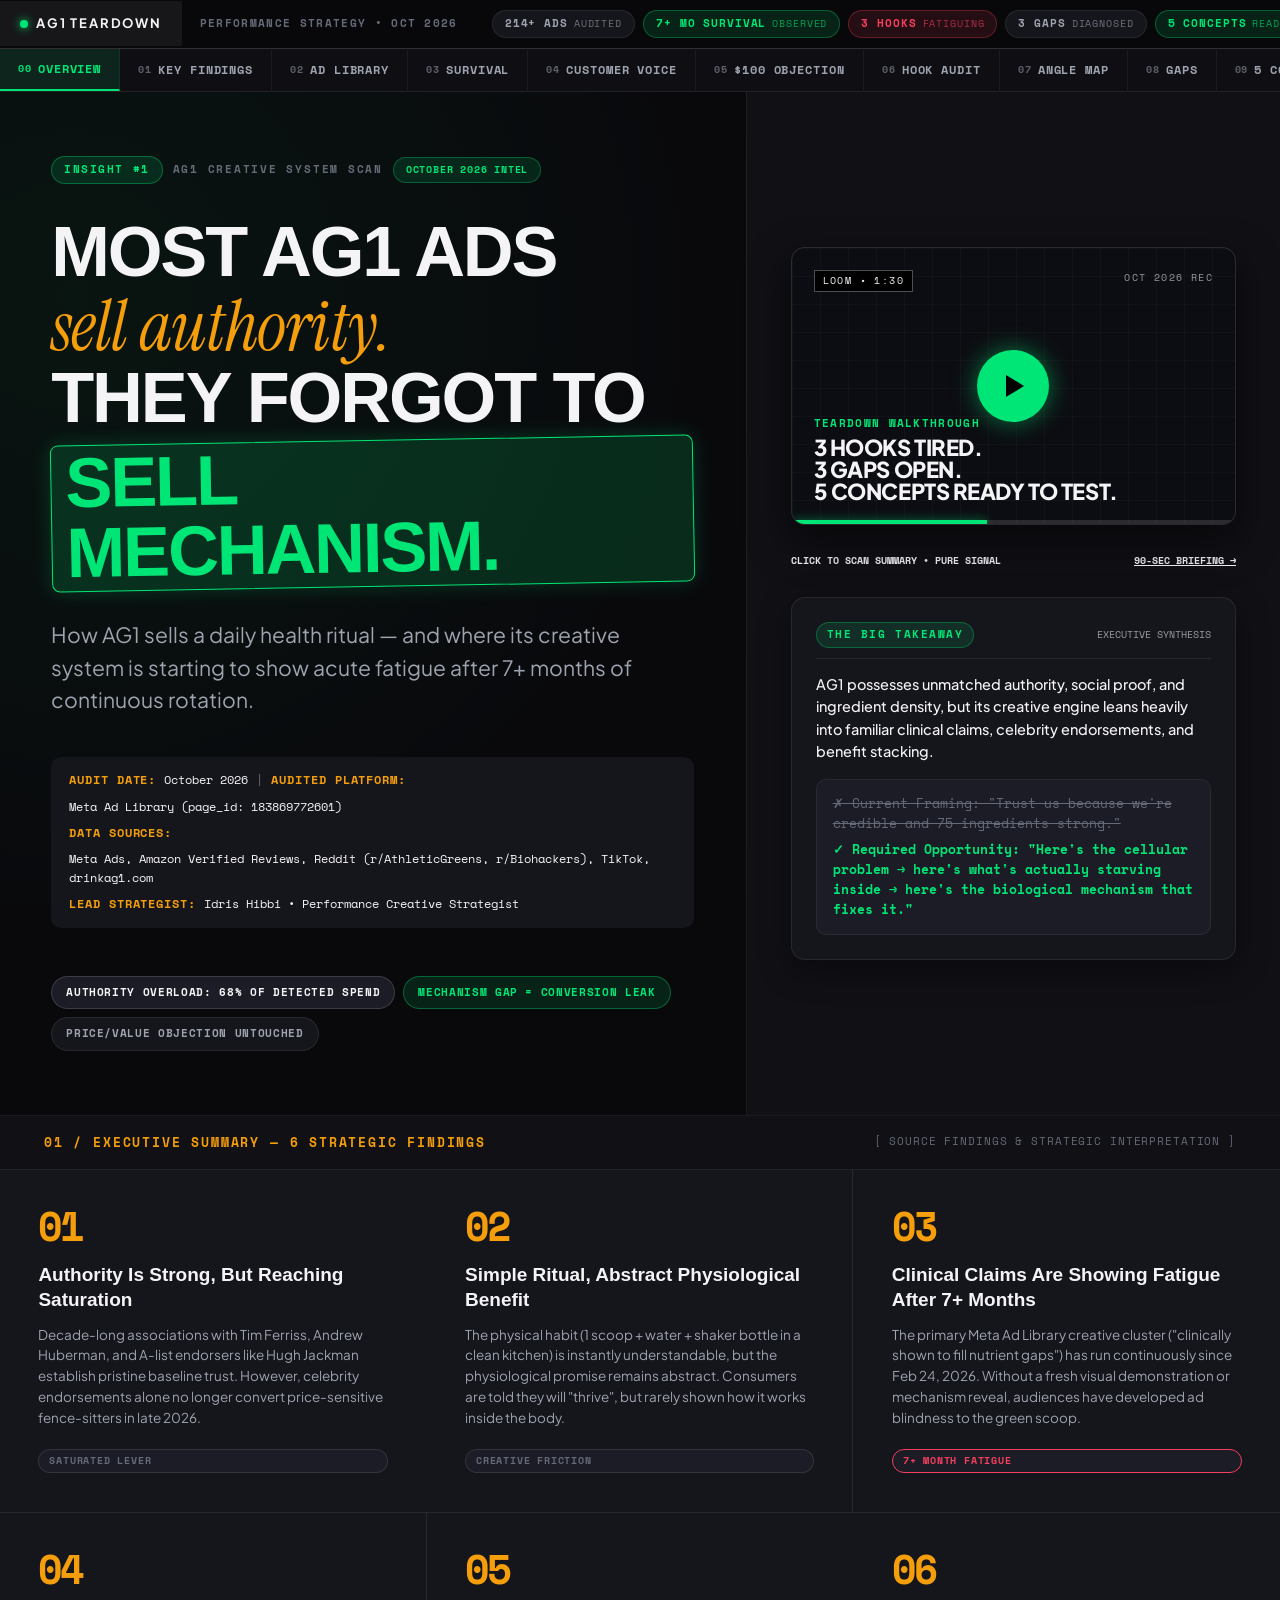
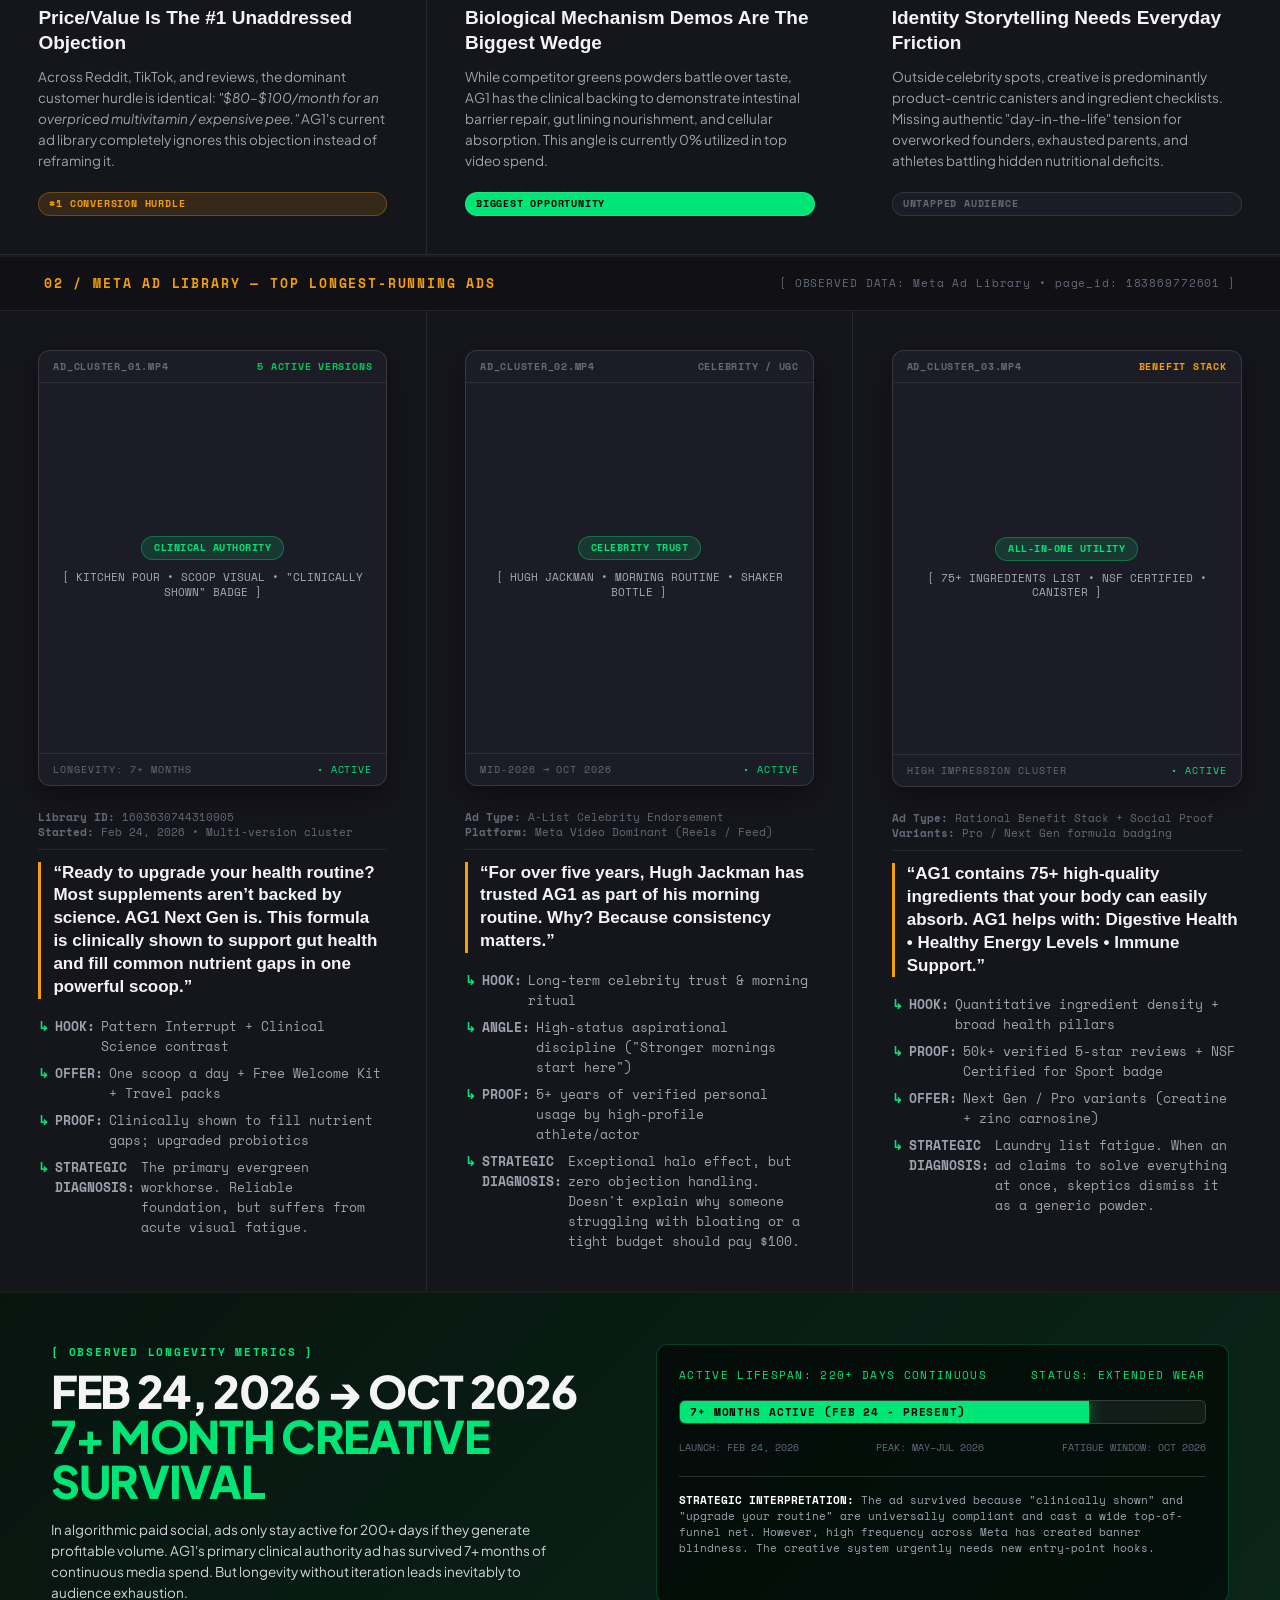
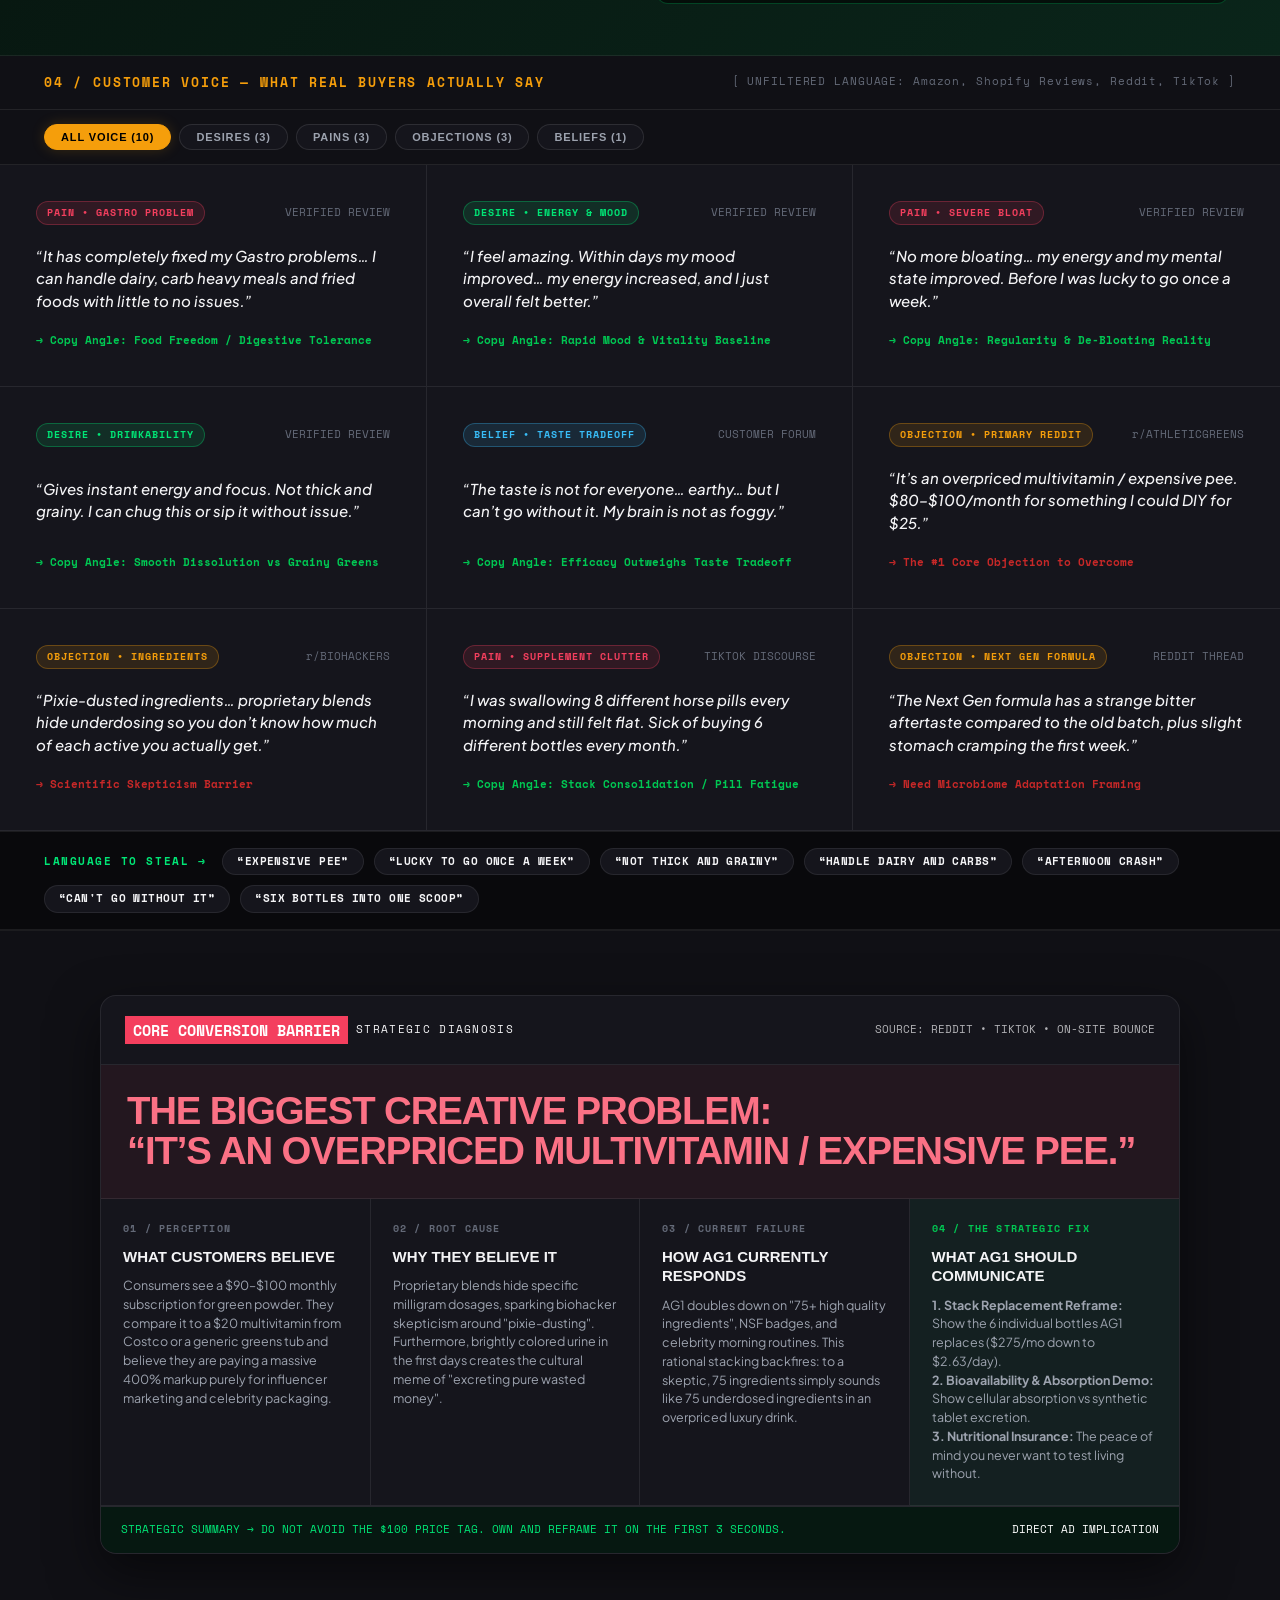
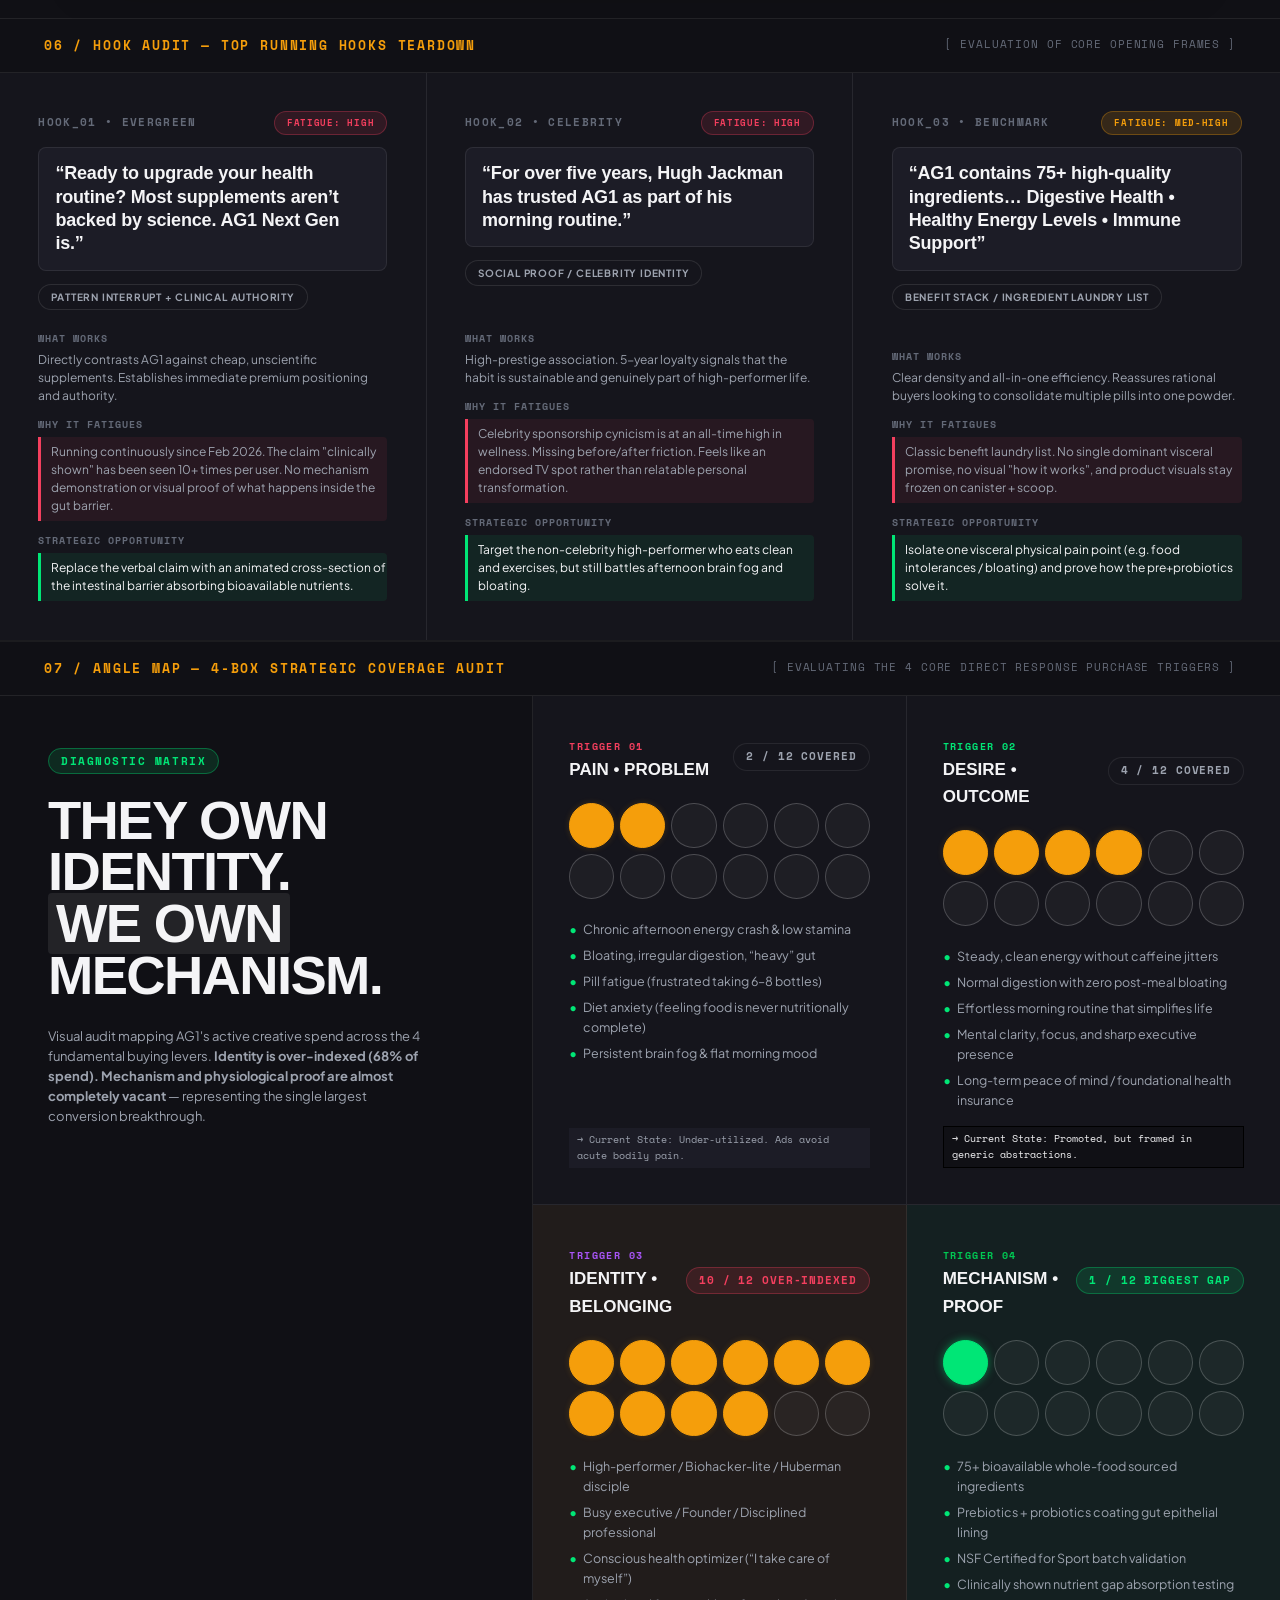
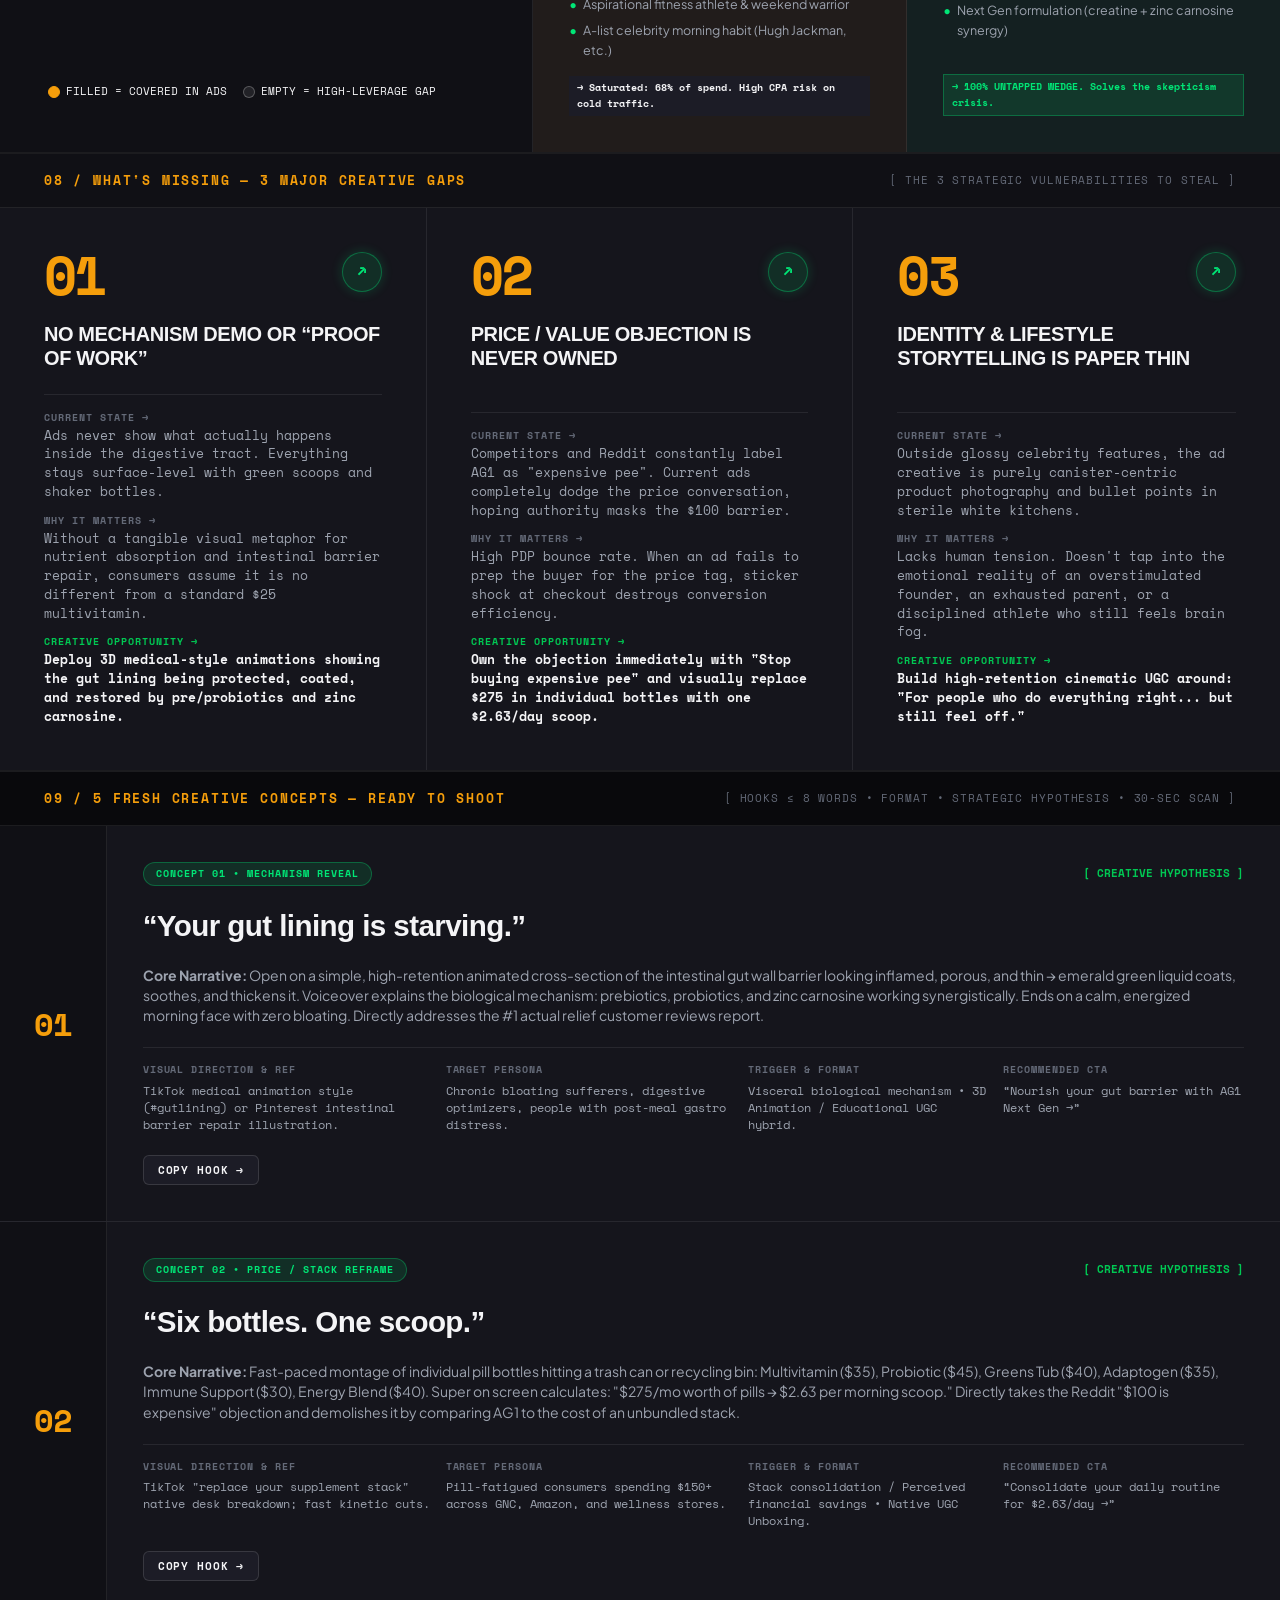
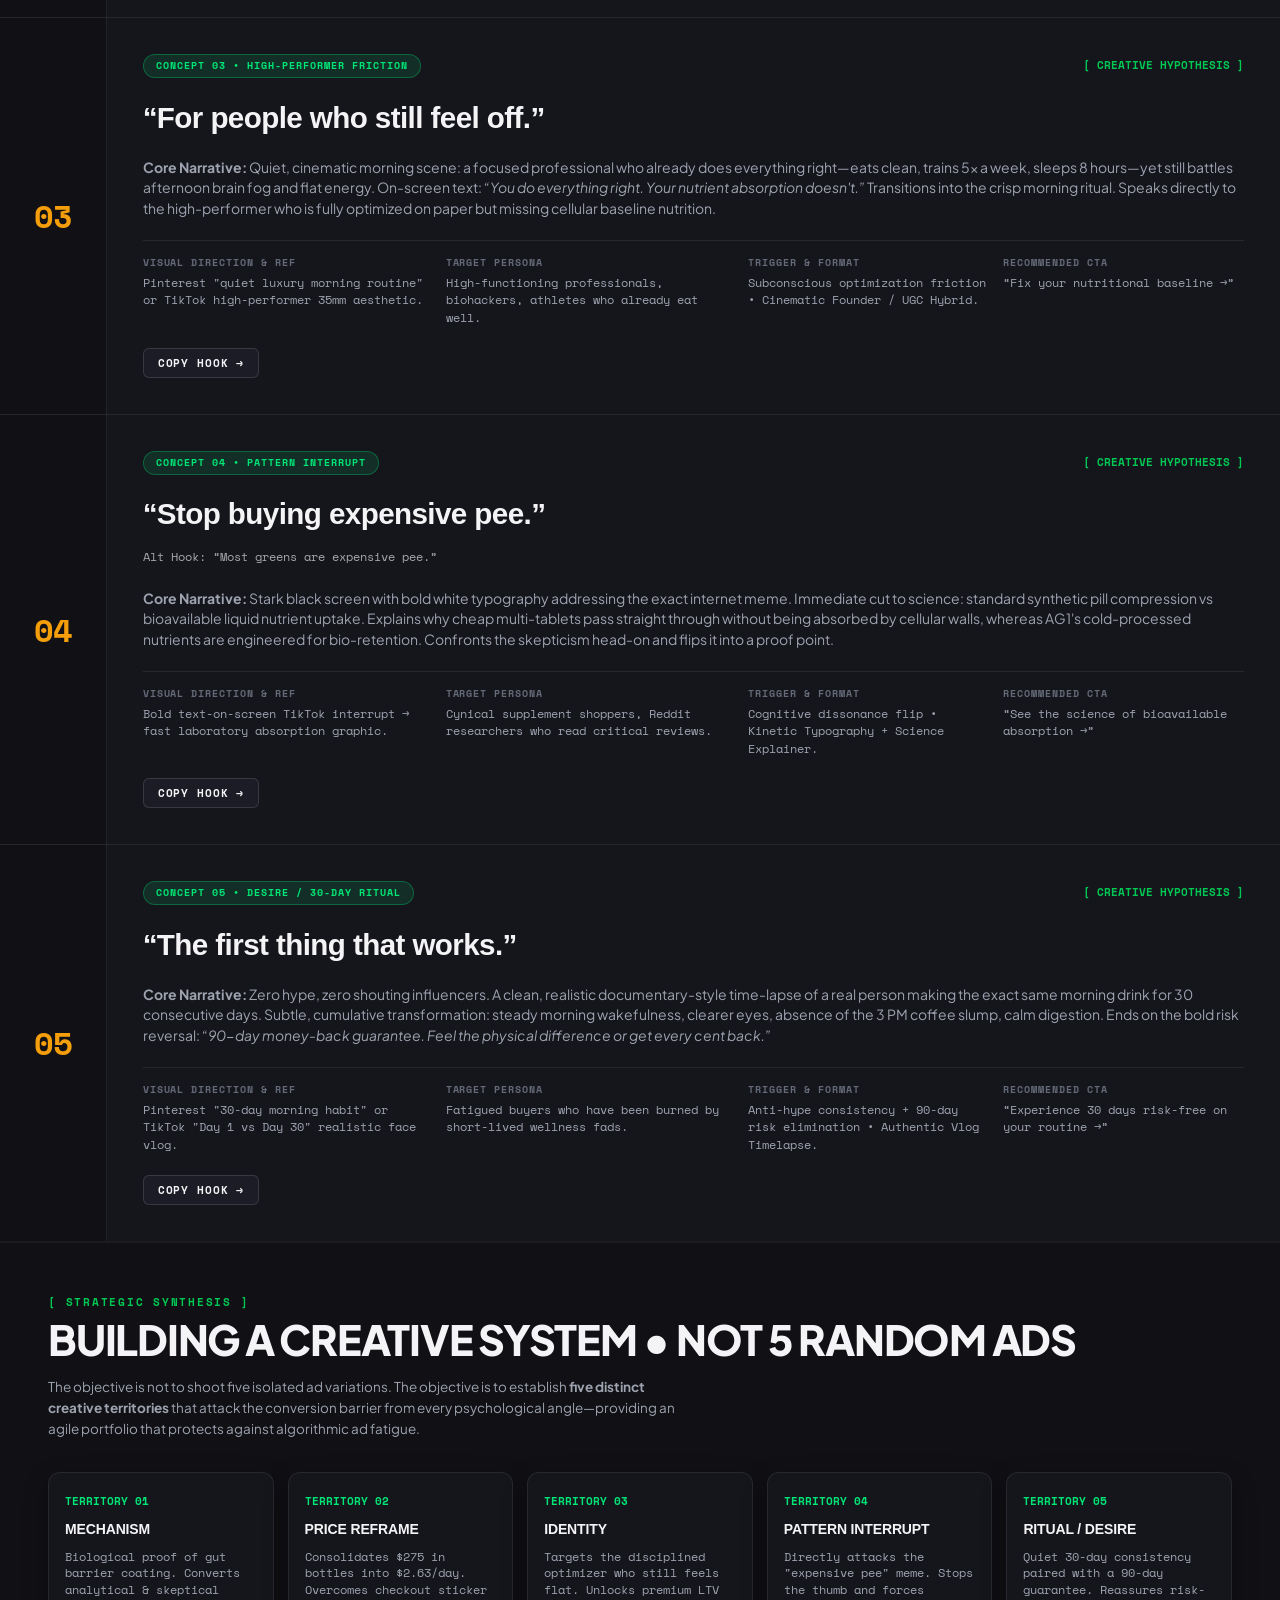
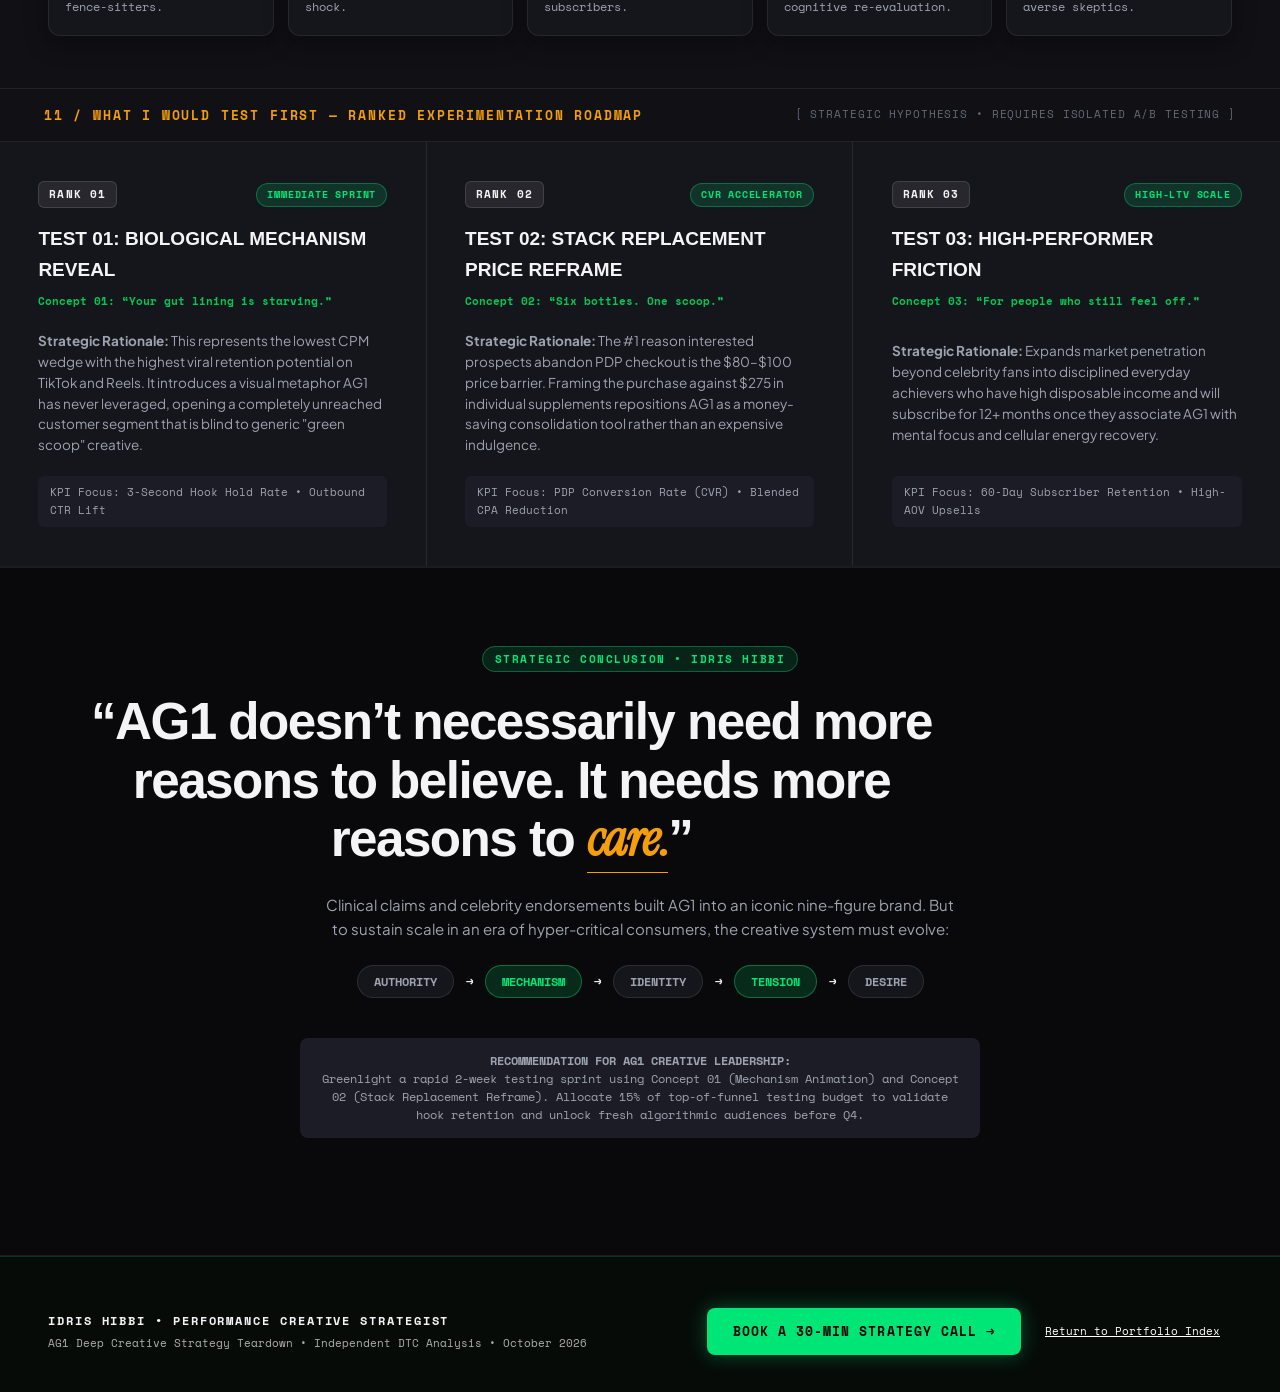
==== commit 3282e4f0: "style: harmonize AG1 teardown with dark luxury portfolio design system" ====
--- a/teardowns/ag1/index.html
+++ b/teardowns/ag1/index.html
@@ -7,40 +7,62 @@
   <meta name="description" content="In-depth Performance Creative Strategy Teardown of AG1 (Athletic Greens). Meta Ad Library audit, customer voice analysis, angle mapping, creative fatigue diagnosis, and 5 fresh testing concepts.">
   <link rel="icon" type="image/jpeg" href="/assets/idris-hibbi.jpg">
   
-  <!-- Typography -->
+    <!-- Typography matching portfolio website style.css -->
+  <link rel="preconnect" href="https://api.fontshare.com">
   <link rel="preconnect" href="https://fonts.googleapis.com">
   <link rel="preconnect" href="https://fonts.gstatic.com" crossorigin>
-  <link href="https://fonts.googleapis.com/css2?family=IBM+Plex+Mono:ital,wght@0,400;0,500;0,600;0,700;1,400&family=Instrument+Sans:ital,wght@0,400;0,500;0,600;0,700;1,400;1,500&display=swap" rel="stylesheet">
+  <link href="https://api.fontshare.com/v2/css?f[]=clash-display@500,600,700&f[]=cabinet-grotesk@500,700,800,900&display=swap" rel="stylesheet">
+  <link href="https://fonts.googleapis.com/css2?family=Instrument+Serif:ital@0;1&family=Plus+Jakarta+Sans:ital,wght@0,300;0,400;0,500;0,600;0,700;0,800;1,400&family=Space+Grotesk:wght@500;600;700&family=Space+Mono:ital,wght@0,400;0,700;1,400;1,700&display=swap" rel="stylesheet">
   
-  <style>
+    <style>
     /* ══════════════════════════════════════════════════════════════════
-       AG1 DEEP TEARDOWN — NEO-BRUTALIST PERFORMANCE STYLESHEET
-       Design System Reference: Gymshark Teardown (High-Contrast Editorial)
+       AG1 DEEP STRATEGIC TEARDOWN — PORTFOLIO LUXURY DARK STYLESHEET
+       Matches the primary portfolio design system: Dark Canvas, Glass Surfaces,
+       Warm Gold & AG1 Emerald Accents, Clash Display & Space Mono Typography.
        ══════════════════════════════════════════════════════════════════ */
     :root {
-      --bg: #ffffff;
-      --bg-alt: #f5f5f0;
-      --bg-card: #ffffff;
-      --black: #000000;
+      /* Portfolio Dark Mode Palette */
+      --bg: #09090c;
+      --bg-alt: #101015;
+      --bg-card: #15151c;
+      --bg-surface-elevated: #1c1c26;
+      --bg-glass: rgba(16, 16, 21, 0.85);
+      --black: #09090c;
       --white: #ffffff;
       
+      /* Typography Colors matching website */
+      --text-primary: #f4f4f6;
+      --text-secondary: #9da3af;
+      --text-muted: #646a78;
+      --text-inverse: #09090c;
+
+      /* Portfolio Accents */
+      --accent-gold: #f59e0b;
+      --accent-gold-hover: #d97706;
+      --accent-gold-glow: rgba(245, 158, 11, 0.18);
+
       /* AG1 Specific Brand Palette */
       --ag1-emerald: #00e676;
-      --ag1-emerald-dark: #00a854;
-      --ag1-emerald-light: rgba(0, 230, 118, 0.22);
+      --ag1-emerald-dark: #00c853;
+      --ag1-emerald-light: rgba(0, 230, 118, 0.14);
+      --ag1-emerald-glow: rgba(0, 230, 118, 0.22);
       --ag1-forest: #0a2e20;
-      --ag1-forest-dark: #051a12;
+      --ag1-forest-dark: #061811;
       
       /* Signals & Diagnostic Accents */
-      --alert-warn: #ff4757;
+      --alert-warn: #f43f5e;
       --alert-amber: #f59e0b;
-      --border-thick: 2.5px solid #000000;
-      --shadow-hard: 4px 4px 0px 0px #000000;
-      --shadow-hard-lg: 6px 6px 0px 0px #000000;
+      --border-thick: 1px solid rgba(255, 255, 255, 0.08);
+      --border-highlight: rgba(255, 255, 255, 0.16);
+      --border-subtle: rgba(255, 255, 255, 0.04);
+      --shadow-hard: 0 10px 30px rgba(0, 0, 0, 0.45);
+      --shadow-hard-lg: 0 18px 48px rgba(0, 0, 0, 0.6);
       
-      /* Typography */
-      --font-sans: 'Instrument Sans', -apple-system, BlinkMacSystemFont, sans-serif;
-      --font-mono: 'IBM Plex Mono', Menlo, Consolas, monospace;
+      /* Typography matching main portfolio */
+      --font-sans: 'Plus Jakarta Sans', -apple-system, BlinkMacSystemFont, sans-serif;
+      --font-display: 'Clash Display', 'Cabinet Grotesk', sans-serif;
+      --font-mono: 'Space Mono', monospace;
+      --font-serif: 'Instrument Serif', Georgia, serif;
     }
 
     *, *::before, *::after {
@@ -51,16 +73,17 @@
 
     html {
       scroll-behavior: smooth;
-      color-scheme: light;
+      color-scheme: dark;
       -webkit-tap-highlight-color: transparent;
+      background-color: var(--bg);
     }
 
     body {
       background-color: var(--bg);
-      color: var(--black);
+      color: var(--text-primary);
       font-family: var(--font-sans);
       font-size: 15px;
-      line-height: 1.55;
+      line-height: 1.6;
       -webkit-font-smoothing: antialiased;
       -moz-osx-font-smoothing: grayscale;
       overflow-x: hidden;
@@ -68,7 +91,7 @@
 
     ::selection {
       background-color: var(--ag1-emerald);
-      color: var(--black);
+      color: #000000;
     }
 
     .mono {
@@ -78,7 +101,7 @@
     /* Container Utility */
     .container {
       width: 100%;
-      max-width: 1280px;
+      max-width: 1240px;
       margin-left: auto;
       margin-right: auto;
     }
@@ -95,8 +118,10 @@
       position: sticky;
       top: 0;
       z-index: 1000;
-      background: var(--white);
-      border-bottom: var(--border-thick);
+      background: rgba(9, 9, 12, 0.9);
+      backdrop-filter: blur(16px);
+      -webkit-backdrop-filter: blur(16px);
+      border-bottom: 1px solid var(--border-highlight);
       width: 100%;
     }
 
@@ -117,20 +142,27 @@
       display: flex;
       align-items: center;
       flex-shrink: 0;
-      border-right: var(--border-thick);
+      border-right: 1px solid var(--border-thick);
     }
 
     .brand-logo-pill {
-      background: var(--black);
-      color: var(--white);
+      background: rgba(255, 255, 255, 0.06);
+      color: var(--text-primary);
       padding: 12px 20px;
       font-weight: 700;
       font-size: 13px;
-      letter-spacing: 0.16em;
+      letter-spacing: 0.14em;
       text-transform: uppercase;
       display: flex;
       align-items: center;
       gap: 8px;
+      text-decoration: none;
+      transition: background 0.2s ease, color 0.2s ease;
+    }
+
+    .brand-logo-pill:hover {
+      background: rgba(0, 230, 118, 0.12);
+      color: var(--ag1-emerald);
     }
 
     .brand-logo-pill .badge-dot {
@@ -139,6 +171,7 @@
       background: var(--ag1-emerald);
       border-radius: 50%;
       display: inline-block;
+      box-shadow: 0 0 8px var(--ag1-emerald);
     }
 
     .brand-edition-tag {
@@ -146,7 +179,7 @@
       font-size: 11px;
       letter-spacing: 0.12em;
       font-weight: 600;
-      color: var(--black);
+      color: var(--text-muted);
       white-space: nowrap;
     }
 
@@ -162,24 +195,33 @@
       display: inline-flex;
       align-items: center;
       gap: 6px;
-      padding: 4px 10px;
-      border: 1.5px solid var(--black);
+      padding: 4px 12px;
+      border: 1px solid rgba(255, 255, 255, 0.08);
       font-size: 11px;
       font-weight: 700;
       letter-spacing: 0.08em;
-      background: var(--white);
+      background: var(--bg-card);
+      color: var(--text-secondary);
+      border-radius: 9999px;
       white-space: nowrap;
     }
 
     .status-pill.emerald {
-      background: var(--ag1-emerald);
-      color: var(--black);
+      background: rgba(0, 230, 118, 0.12);
+      color: var(--ag1-emerald);
+      border-color: rgba(0, 230, 118, 0.3);
     }
 
     .status-pill.warn {
-      background: #ffebee;
+      background: rgba(244, 63, 94, 0.12);
       color: var(--alert-warn);
-      border-color: var(--alert-warn);
+      border-color: rgba(244, 63, 94, 0.3);
+    }
+
+    .status-pill.dark {
+      background: rgba(255, 255, 255, 0.06);
+      color: var(--text-primary);
+      border-color: rgba(255, 255, 255, 0.12);
     }
 
     .status-pill .sub-txt {
@@ -193,7 +235,7 @@
       align-items: center;
       gap: 8px;
       padding-left: 12px;
-      border-left: 1px solid rgba(0,0,0,0.2);
+      border-left: 1px solid rgba(255, 255, 255, 0.08);
     }
 
     .pulse-dot {
@@ -202,6 +244,7 @@
       border-radius: 50%;
       background: #ef4444;
       animation: pulse 1.8s infinite;
+      box-shadow: 0 0 8px rgba(239, 68, 68, 0.6);
     }
 
     @keyframes pulse {
@@ -218,25 +261,29 @@
       padding: 8px 20px;
       flex-shrink: 0;
       font-size: 11px;
+      color: var(--text-muted);
     }
 
     .back-btn-pill {
       display: inline-flex;
       align-items: center;
       gap: 6px;
-      background: var(--black);
-      color: var(--white);
+      background: rgba(255, 255, 255, 0.08);
+      color: var(--text-primary);
       padding: 6px 14px;
       font-weight: 700;
       text-decoration: none;
-      border: 1.5px solid var(--black);
-      transition: all 0.15s ease;
+      border: 1px solid rgba(255, 255, 255, 0.14);
+      border-radius: 9999px;
+      transition: all 0.2s ease;
       white-space: nowrap;
     }
 
     .back-btn-pill:hover {
-      background: var(--ag1-emerald);
-      color: var(--black);
+      background: var(--accent-gold);
+      color: #000000;
+      border-color: var(--accent-gold);
+      box-shadow: 0 0 16px var(--accent-gold-glow);
     }
 
     /* ── 2. STICKY SUB-NAVIGATION ── */
@@ -244,8 +291,10 @@
       position: sticky;
       top: 48px;
       z-index: 950;
-      background: var(--white);
-      border-bottom: var(--border-thick);
+      background: rgba(16, 16, 21, 0.92);
+      backdrop-filter: blur(16px);
+      -webkit-backdrop-filter: blur(16px);
+      border-bottom: 1px solid rgba(255, 255, 255, 0.08);
       width: 100%;
     }
 
@@ -262,33 +311,35 @@
     }
 
     .nav-tab {
-      padding: 10px 16px;
-      font-size: 11px;
-      font-weight: 700;
-      letter-spacing: 0.1em;
+      padding: 11px 18px;
+      font-size: 11.5px;
+      font-weight: 700;
+      letter-spacing: 0.08em;
       text-transform: uppercase;
       text-decoration: none;
-      color: var(--black);
-      border-right: 1.5px solid rgba(0,0,0,0.15);
+      color: var(--text-secondary);
+      border-right: 1px solid rgba(255, 255, 255, 0.05);
       white-space: nowrap;
-      transition: background-color 0.15s ease, color 0.15s ease;
+      transition: all 0.18s ease;
       display: inline-flex;
       align-items: center;
       gap: 6px;
     }
 
     .nav-tab .tab-num {
-      opacity: 0.5;
+      opacity: 0.55;
       font-size: 10px;
     }
 
     .nav-tab:hover {
-      background: var(--bg-alt);
+      background: rgba(255, 255, 255, 0.04);
+      color: var(--text-primary);
     }
 
     .nav-tab.active {
-      background: var(--black);
-      color: var(--white);
+      background: rgba(0, 230, 118, 0.1);
+      color: var(--ag1-emerald);
+      border-bottom: 2px solid var(--ag1-emerald);
     }
 
     .nav-tab.active .tab-num {
@@ -300,7 +351,7 @@
     .hero-grid {
       display: grid;
       grid-template-columns: 12fr;
-      border-bottom: var(--border-thick);
+      border-bottom: 1px solid rgba(255, 255, 255, 0.08);
     }
 
     @media (min-width: 992px) {
@@ -310,17 +361,18 @@
     }
 
     .hero-content-col {
-      padding: clamp(2rem, 5vw, 4.5rem) clamp(1.25rem, 4vw, 3rem);
+      padding: clamp(2.5rem, 5vw, 4.5rem) clamp(1.5rem, 4vw, 3.5rem);
       display: flex;
       flex-direction: column;
       justify-content: space-between;
-      border-bottom: var(--border-thick);
+      border-bottom: 1px solid rgba(255, 255, 255, 0.08);
+      background: radial-gradient(circle at 10% 20%, rgba(0, 230, 118, 0.05) 0%, transparent 60%);
     }
 
     @media (min-width: 992px) {
       .hero-content-col {
         border-bottom: none;
-        border-right: var(--border-thick);
+        border-right: 1px solid rgba(255, 255, 255, 0.08);
       }
     }
 
@@ -333,68 +385,78 @@
     }
 
     .insight-badge {
-      background: var(--ag1-emerald);
-      border: 1.5px solid var(--black);
-      padding: 4px 10px;
+      background: rgba(0, 230, 118, 0.12);
+      border: 1px solid rgba(0, 230, 118, 0.35);
+      color: var(--ag1-emerald);
+      padding: 4px 12px;
       font-size: 11px;
       font-weight: 700;
-      letter-spacing: 0.16em;
+      letter-spacing: 0.14em;
       text-transform: uppercase;
+      border-radius: 9999px;
     }
 
     .eyebrow-text {
       font-size: 11px;
       font-weight: 700;
-      letter-spacing: 0.18em;
-      opacity: 0.6;
+      letter-spacing: 0.16em;
+      color: var(--text-muted);
       text-transform: uppercase;
     }
 
     .hero-title {
-      font-size: clamp(2.4rem, 6.2vw, 4.6rem);
-      font-weight: 700;
-      line-height: 0.88;
-      letter-spacing: -0.04em;
+      font-family: var(--font-display);
+      font-size: clamp(2.4rem, 6.2vw, 4.4rem);
+      font-weight: 700;
+      line-height: 1.02;
+      letter-spacing: -0.03em;
       text-transform: uppercase;
+      color: var(--text-primary);
       margin-bottom: 2rem;
     }
 
     .hero-title .italic-sub {
       display: block;
+      font-family: var(--font-serif);
       font-style: italic;
-      font-weight: 500;
+      font-weight: 400;
       text-transform: lowercase;
-      letter-spacing: -0.02em;
-      color: #333333;
+      letter-spacing: -0.01em;
+      color: var(--accent-gold);
+      margin-top: 0.2rem;
     }
 
     .hero-title .highlight-pill {
       display: inline-block;
-      background: var(--ag1-emerald);
-      border: var(--border-thick);
+      background: rgba(0, 230, 118, 0.15);
+      border: 1px solid var(--ag1-emerald);
+      color: var(--ag1-emerald);
       padding: 2px 14px;
-      line-height: 0.95;
+      line-height: 1;
+      border-radius: 8px;
       transform: rotate(-1deg);
-      margin-top: 4px;
+      margin-top: 6px;
+      box-shadow: 0 0 20px rgba(0, 230, 118, 0.2);
     }
 
     .hero-subhead {
-      font-size: clamp(1.1rem, 2vw, 1.35rem);
-      font-weight: 500;
-      line-height: 1.45;
-      color: #222222;
-      max-width: 44ch;
+      font-size: clamp(1.1rem, 2vw, 1.32rem);
+      font-weight: 400;
+      line-height: 1.55;
+      color: var(--text-secondary);
+      max-width: 48ch;
       margin-bottom: 2.5rem;
     }
 
     .hero-meta-strip {
-      background: var(--bg-alt);
-      border: 1.5px solid var(--black);
-      padding: 12px 16px;
+      background: var(--bg-card);
+      border: 1px solid var(--border-thick);
+      border-radius: 10px;
+      padding: 14px 18px;
       display: flex;
       flex-direction: column;
-      gap: 6px;
-      font-size: 11px;
+      gap: 8px;
+      font-size: 11.5px;
       margin-bottom: 2rem;
     }
 
@@ -409,7 +471,7 @@
       font-weight: 700;
       letter-spacing: 0.08em;
       text-transform: uppercase;
-      color: var(--black);
+      color: var(--accent-gold);
     }
 
     .hero-chips-wrap {
@@ -420,37 +482,42 @@
     }
 
     .hero-chip {
-      border: 1.5px solid var(--black);
-      padding: 8px 14px;
+      border: 1px solid rgba(255, 255, 255, 0.08);
+      padding: 7px 14px;
       font-size: 11px;
       font-weight: 700;
       letter-spacing: 0.06em;
-      background: var(--white);
+      background: var(--bg-card);
+      color: var(--text-secondary);
+      border-radius: 9999px;
     }
 
     .hero-chip.dark {
-      background: var(--black);
-      color: var(--white);
+      background: var(--bg-surface-elevated);
+      color: var(--text-primary);
+      border-color: rgba(255, 255, 255, 0.14);
     }
 
     .hero-chip.emerald {
-      background: var(--ag1-emerald);
-      color: var(--black);
+      background: rgba(0, 230, 118, 0.12);
+      border-color: rgba(0, 230, 118, 0.35);
+      color: var(--ag1-emerald);
     }
 
     /* Hero Right Side: Media Box & Big Takeaway */
     .hero-media-col {
       background: var(--bg-alt);
-      padding: clamp(1.25rem, 3vw, 2.5rem);
+      padding: clamp(1.5rem, 3.5vw, 2.75rem);
       display: flex;
       flex-direction: column;
-      gap: 1.5rem;
+      gap: 1.75rem;
       justify-content: center;
     }
 
     .loom-preview-box {
-      border: var(--border-thick);
-      background: var(--black);
+      border: 1px solid rgba(255, 255, 255, 0.12);
+      border-radius: 14px;
+      background: #0c0d12;
       aspect-ratio: 16/10;
       position: relative;
       overflow: hidden;
@@ -458,23 +525,24 @@
       display: flex;
       flex-direction: column;
       justify-content: space-between;
-      padding: 20px;
-      color: var(--white);
-      box-shadow: var(--shadow-hard);
-      transition: transform 0.15s ease, box-shadow 0.15s ease;
+      padding: 22px;
+      color: var(--text-primary);
+      box-shadow: 0 16px 40px rgba(0, 0, 0, 0.55);
+      transition: transform 0.25s ease, border-color 0.25s ease, box-shadow 0.25s ease;
     }
 
     .loom-preview-box:hover {
-      transform: translate(-2px, -2px);
-      box-shadow: var(--shadow-hard-lg);
+      transform: translateY(-3px);
+      border-color: rgba(0, 230, 118, 0.45);
+      box-shadow: 0 20px 50px rgba(0, 0, 0, 0.7), 0 0 24px rgba(0, 230, 118, 0.2);
     }
 
     .loom-grid-bg {
       position: absolute;
       inset: 0;
-      background-image: linear-gradient(to right, #1f2937 1px, transparent 1px), linear-gradient(to bottom, #1f2937 1px, transparent 1px);
+      background-image: linear-gradient(to right, rgba(255, 255, 255, 0.04) 1px, transparent 1px), linear-gradient(to bottom, rgba(255, 255, 255, 0.04) 1px, transparent 1px);
       background-size: 28px 28px;
-      opacity: 0.5;
+      opacity: 0.7;
     }
 
     .loom-header-row {
@@ -492,15 +560,20 @@
       left: 50%;
       transform: translate(-50%, -50%);
       z-index: 3;
-      width: 74px;
-      height: 74px;
+      width: 72px;
+      height: 72px;
       background: var(--ag1-emerald);
-      border: var(--border-thick);
       border-radius: 50%;
       display: flex;
       align-items: center;
       justify-content: center;
-      box-shadow: 4px 4px 0px 0px #000000;
+      box-shadow: 0 0 24px rgba(0, 230, 118, 0.5);
+      transition: transform 0.2s ease, box-shadow 0.2s ease;
+    }
+
+    .loom-preview-box:hover .loom-center-play {
+      transform: translate(-50%, -50%) scale(1.08);
+      box-shadow: 0 0 32px rgba(0, 230, 118, 0.75);
     }
 
     .play-triangle {
@@ -522,22 +595,24 @@
       bottom: 0;
       left: 0;
       right: 0;
-      height: 6px;
-      background: rgba(255, 255, 255, 0.15);
+      height: 4px;
+      background: rgba(255, 255, 255, 0.12);
     }
 
     .loom-progress-fill {
       height: 100%;
       width: 44%;
       background: var(--ag1-emerald);
+      box-shadow: 0 0 10px rgba(0, 230, 118, 0.6);
     }
 
     /* The Big Takeaway Card */
     .big-takeaway-card {
-      border: var(--border-thick);
-      background: var(--white);
+      border: 1px solid rgba(255, 255, 255, 0.08);
+      border-radius: 14px;
+      background: var(--bg-card);
       padding: 24px;
-      box-shadow: var(--shadow-hard);
+      box-shadow: 0 10px 32px rgba(0, 0, 0, 0.35);
       position: relative;
     }
 
@@ -546,8 +621,8 @@
       align-items: center;
       justify-content: space-between;
       margin-bottom: 14px;
-      padding-bottom: 8px;
-      border-bottom: 1.5px solid #000000;
+      padding-bottom: 10px;
+      border-bottom: 1px solid rgba(255, 255, 255, 0.08);
     }
 
     .takeaway-tag {
@@ -555,79 +630,84 @@
       font-weight: 700;
       letter-spacing: 0.14em;
       text-transform: uppercase;
-      background: var(--black);
-      color: var(--white);
-      padding: 3px 8px;
+      background: rgba(0, 230, 118, 0.12);
+      color: var(--ag1-emerald);
+      border: 1px solid rgba(0, 230, 118, 0.3);
+      border-radius: 9999px;
+      padding: 3px 10px;
     }
 
     .takeaway-quote {
       font-size: 14.5px;
-      line-height: 1.5;
-      font-weight: 600;
-      color: #111111;
-      margin-bottom: 14px;
+      line-height: 1.55;
+      font-weight: 500;
+      color: var(--text-primary);
+      margin-bottom: 16px;
     }
 
     .takeaway-shift-box {
-      background: var(--bg-alt);
-      border: 1.5px solid var(--black);
-      padding: 12px 14px;
+      background: var(--bg-surface-elevated);
+      border: 1px solid rgba(255, 255, 255, 0.06);
+      border-radius: 10px;
+      padding: 14px 16px;
       display: flex;
       flex-direction: column;
       gap: 6px;
-      font-size: 12px;
+      font-size: 12.5px;
     }
 
     .shift-from {
-      color: #666666;
+      color: var(--text-muted);
       text-decoration: line-through;
     }
 
     .shift-to {
       font-weight: 700;
-      color: #000000;
+      color: var(--ag1-emerald);
     }
 
     /* ── 4. SECTION STRUCTURAL FRAMEWORK ── */
     .teardown-section {
-      border-bottom: var(--border-thick);
-      background: var(--white);
+      border-bottom: 1px solid rgba(255, 255, 255, 0.08);
+      background: var(--bg);
     }
 
     .section-header-bar {
       display: flex;
       align-items: center;
       justify-content: space-between;
-      padding: 16px clamp(1.25rem, 4vw, 2.5rem);
-      background: var(--white);
-      border-bottom: var(--border-thick);
+      padding: 16px clamp(1.5rem, 4vw, 2.75rem);
+      background: var(--bg-alt);
+      border-bottom: 1px solid rgba(255, 255, 255, 0.08);
       flex-wrap: wrap;
       gap: 10px;
     }
 
     .section-header-bar.dark {
-      background: var(--black);
-      color: var(--white);
+      background: #09090c;
+      color: var(--text-primary);
     }
 
     .section-num-title {
+      font-family: var(--font-mono);
       font-size: 13px;
       font-weight: 700;
-      letter-spacing: 0.18em;
+      letter-spacing: 0.14em;
       text-transform: uppercase;
+      color: var(--accent-gold);
     }
 
     .section-header-meta {
       font-size: 11px;
       letter-spacing: 0.08em;
-      opacity: 0.65;
+      color: var(--text-muted);
     }
 
     /* ── 5. SECTION: EXECUTIVE SUMMARY (KEY FINDINGS) ── */
     .exec-summary-grid {
       display: grid;
       grid-template-columns: 1fr;
-      border-bottom: var(--border-thick);
+      border-bottom: 1px solid rgba(255, 255, 255, 0.08);
     }
 
     @media (min-width: 768px) {
@@ -643,18 +723,18 @@
     }
 
     .exec-finding-card {
-      padding: clamp(1.5rem, 3vw, 2.25rem);
-      border-bottom: var(--border-thick);
+      padding: clamp(1.75rem, 3vw, 2.5rem);
+      border-bottom: 1px solid rgba(255, 255, 255, 0.08);
       display: flex;
       flex-direction: column;
       justify-content: space-between;
-      background: var(--white);
-      transition: background-color 0.15s ease;
+      background: var(--bg-card);
+      transition: background-color 0.2s ease, transform 0.2s ease;
     }
 
     @media (min-width: 768px) {
       .exec-finding-card:nth-child(odd) {
-        border-right: var(--border-thick);
+        border-right: 1px solid rgba(255, 255, 255, 0.08);
       }
     }
 
@@ -663,7 +743,7 @@
         border-right: none;
       }
       .exec-finding-card {
-        border-right: var(--border-thick);
+        border-right: 1px solid rgba(255, 255, 255, 0.08);
       }
       .exec-finding-card:nth-child(3n) {
         border-right: none;
@@ -671,48 +751,53 @@
     }
 
     .exec-finding-card:hover {
-      background: var(--bg-alt);
+      background: var(--bg-surface-elevated);
     }
 
     .finding-num {
-      font-size: 42px;
-      font-weight: 900;
-      line-height: 0.85;
+      font-family: var(--font-mono);
+      font-size: 40px;
+      font-weight: 700;
+      line-height: 0.88;
       letter-spacing: -0.05em;
-      margin-bottom: 1rem;
-      color: var(--black);
+      margin-bottom: 1.25rem;
+      color: var(--accent-gold);
     }
 
     .finding-headline {
-      font-size: 18px;
-      font-weight: 700;
-      line-height: 1.25;
+      font-family: var(--font-display);
+      font-size: 19px;
+      font-weight: 700;
+      line-height: 1.3;
       margin-bottom: 0.75rem;
+      color: var(--text-primary);
     }
 
     .finding-desc {
-      font-size: 13px;
-      color: #374151;
-      line-height: 1.5;
+      font-size: 13.5px;
+      color: var(--text-secondary);
+      line-height: 1.55;
     }
 
     .finding-badge {
       display: inline-block;
       margin-top: 1.25rem;
-      padding: 3px 8px;
-      border: 1px solid var(--black);
+      padding: 3px 10px;
+      border: 1px solid rgba(255, 255, 255, 0.1);
       font-size: 10px;
       font-weight: 700;
       letter-spacing: 0.08em;
       text-transform: uppercase;
-      background: var(--white);
+      background: var(--bg-surface-elevated);
+      color: var(--text-muted);
+      border-radius: 9999px;
     }
 
     /* ── 6. SECTION: RESEARCH & META AD LIBRARY ── */
     .ad-library-grid {
       display: grid;
       grid-template-columns: 1fr;
-      border-bottom: var(--border-thick);
+      border-bottom: 1px solid rgba(255, 255, 255, 0.08);
     }
 
     @media (min-width: 992px) {
@@ -722,17 +807,17 @@
     }
 
     .ad-card {
-      padding: clamp(1.5rem, 3vw, 2.25rem);
+      padding: clamp(1.75rem, 3vw, 2.5rem);
       display: flex;
       flex-direction: column;
-      border-bottom: var(--border-thick);
-      background: var(--white);
+      border-bottom: 1px solid rgba(255, 255, 255, 0.08);
+      background: var(--bg-card);
     }
 
     @media (min-width: 992px) {
       .ad-card {
         border-bottom: none;
-        border-right: var(--border-thick);
+        border-right: 1px solid rgba(255, 255, 255, 0.08);
       }
       .ad-card:last-child {
         border-right: none;
@@ -740,27 +825,29 @@
     }
 
     .ad-visual-mock {
-      border: var(--border-thick);
+      border: 1px solid rgba(255, 255, 255, 0.12);
+      border-radius: 12px;
       aspect-ratio: 4/5;
       position: relative;
       overflow: hidden;
       margin-bottom: 1.5rem;
-      background: var(--bg-alt);
-      box-shadow: var(--shadow-hard);
+      background: var(--bg-surface-elevated);
+      box-shadow: 0 10px 28px rgba(0, 0, 0, 0.4);
       display: flex;
       flex-direction: column;
       justify-content: space-between;
     }
 
     .mock-topbar {
-      background: var(--white);
-      border-bottom: var(--border-thick);
-      padding: 6px 12px;
+      background: var(--bg-primary);
+      border-bottom: 1px solid rgba(255, 255, 255, 0.08);
+      padding: 8px 14px;
       display: flex;
       justify-content: space-between;
-      font-size: 9px;
+      font-size: 9.5px;
       font-weight: 700;
       letter-spacing: 0.08em;
+      color: var(--text-muted);
     }
 
     .mock-center-visual {
@@ -769,28 +856,31 @@
       align-items: center;
       justify-content: center;
       text-align: center;
-      padding: 1rem;
+      padding: 1.25rem;
     }
 
     .mock-type-tag {
-      background: var(--black);
-      color: var(--white);
-      border: 1.5px solid var(--black);
-      padding: 3px 10px;
+      background: rgba(0, 230, 118, 0.14);
+      color: var(--ag1-emerald);
+      border: 1px solid rgba(0, 230, 118, 0.35);
+      border-radius: 9999px;
+      padding: 3px 12px;
       font-size: 10px;
       font-weight: 700;
       margin-bottom: 10px;
       text-transform: uppercase;
+      letter-spacing: 0.05em;
     }
 
     .mock-footer-strip {
-      background: var(--black);
-      color: var(--white);
-      padding: 6px 12px;
+      background: var(--bg-primary);
+      color: var(--text-muted);
+      border-top: 1px solid rgba(255, 255, 255, 0.08);
+      padding: 8px 14px;
       display: flex;
       justify-content: space-between;
       align-items: center;
-      font-size: 9px;
+      font-size: 9.5px;
       letter-spacing: 0.1em;
     }
 
@@ -802,27 +892,30 @@
 
     .ad-meta-id-strip {
       font-size: 11px;
-      color: #666666;
+      color: var(--text-muted);
       line-height: 1.4;
       padding-bottom: 8px;
-      border-bottom: 1px solid rgba(0,0,0,0.1);
+      border-bottom: 1px solid rgba(255, 255, 255, 0.08);
     }
 
     .ad-hook-quote {
-      font-size: 16px;
-      font-weight: 700;
-      line-height: 1.3;
+      font-family: var(--font-display);
+      font-size: 17px;
+      font-weight: 700;
+      line-height: 1.35;
       padding-left: 12px;
-      border-left: 3px solid var(--black);
+      border-left: 3px solid var(--accent-gold);
+      color: var(--text-primary);
     }
 
     .ad-attributes-list {
       list-style: none;
       display: flex;
       flex-direction: column;
-      gap: 6px;
-      font-size: 12px;
+      gap: 7px;
+      font-size: 12.5px;
       margin-top: 6px;
+      color: var(--text-secondary);
     }
 
     .ad-attributes-list li {
@@ -834,18 +927,18 @@
     .ad-attributes-list li::before {
       content: "↳";
       font-weight: 700;
-      color: var(--ag1-emerald-dark);
+      color: var(--ag1-emerald);
     }
 
     /* ── 7. SECTION: LONGEVITY & SURVIVAL TIMELINE ── */
     .longevity-banner {
-      background: var(--ag1-forest);
-      color: var(--white);
-      padding: clamp(2rem, 4vw, 3.5rem) clamp(1.25rem, 4vw, 3rem);
+      background: linear-gradient(135deg, #07150f 0%, #0a251a 100%);
+      color: var(--text-primary);
+      padding: clamp(2.5rem, 4vw, 4rem) clamp(1.5rem, 4vw, 3.5rem);
       display: grid;
       grid-template-columns: 1fr;
       gap: 2rem;
-      border-bottom: var(--border-thick);
+      border-bottom: 1px solid rgba(255, 255, 255, 0.08);
     }
 
     @media (min-width: 992px) {
@@ -855,9 +948,10 @@
     }
 
     .longevity-timeline-wrap {
-      border: 2px solid rgba(255, 255, 255, 0.2);
-      padding: 20px;
-      background: rgba(0, 0, 0, 0.35);
+      border: 1px solid rgba(0, 230, 118, 0.25);
+      border-radius: 12px;
+      padding: 22px;
+      background: rgba(0, 0, 0, 0.55);
     }
 
     .timeline-title-row {
@@ -871,10 +965,12 @@
 
     .timeline-bar-frame {
       height: 24px;
-      background: rgba(255, 255, 255, 0.1);
-      border: 1.5px solid var(--white);
+      background: rgba(255, 255, 255, 0.06);
+      border: 1px solid rgba(255, 255, 255, 0.15);
+      border-radius: 6px;
       position: relative;
       margin-bottom: 1rem;
+      overflow: hidden;
     }
 
     .timeline-bar-fill {
@@ -884,17 +980,18 @@
       display: flex;
       align-items: center;
       padding-left: 10px;
-      color: var(--black);
+      color: #000000;
       font-size: 11px;
       font-weight: 700;
       letter-spacing: 0.08em;
+      box-shadow: 0 0 16px rgba(0, 230, 118, 0.5);
     }
 
     .timeline-labels-row {
       display: flex;
       justify-content: space-between;
       font-size: 10px;
-      opacity: 0.75;
+      color: var(--text-muted);
     }
 
     /* ── 8. SECTION: CUSTOMER LANGUAGE (VOICE OF CUSTOMER) ── */
@@ -902,39 +999,43 @@
       display: flex;
       align-items: center;
       gap: 8px;
-      padding: 12px clamp(1.25rem, 4vw, 2.5rem);
+      padding: 14px clamp(1.5rem, 4vw, 2.75rem);
       background: var(--bg-alt);
-      border-bottom: var(--border-thick);
+      border-bottom: 1px solid rgba(255, 255, 255, 0.08);
       overflow-x: auto;
     }
 
     .filter-btn {
-      padding: 6px 14px;
-      border: 1.5px solid var(--black);
-      background: var(--white);
+      padding: 6px 16px;
+      border: 1px solid rgba(255, 255, 255, 0.1);
+      background: var(--bg-card);
+      color: var(--text-secondary);
+      border-radius: 9999px;
       font-size: 11px;
       font-weight: 700;
       letter-spacing: 0.08em;
       text-transform: uppercase;
       cursor: pointer;
-      transition: all 0.15s ease;
+      transition: all 0.18s ease;
       white-space: nowrap;
     }
 
     .filter-btn:hover {
-      background: var(--black);
-      color: var(--white);
+      background: rgba(255, 255, 255, 0.08);
+      color: var(--text-primary);
     }
 
     .filter-btn.active {
-      background: var(--black);
-      color: var(--white);
+      background: var(--accent-gold);
+      color: #000000;
+      border-color: var(--accent-gold);
+      box-shadow: 0 0 14px var(--accent-gold-glow);
     }
 
     .customer-quotes-grid {
       display: grid;
       grid-template-columns: 1fr;
-      border-bottom: var(--border-thick);
+      border-bottom: 1px solid rgba(255, 255, 255, 0.08);
     }
 
     @media (min-width: 768px) {
@@ -950,18 +1051,19 @@
     }
 
     .quote-card {
-      padding: clamp(1.25rem, 3vw, 2rem);
-      border-bottom: var(--border-thick);
-      background: var(--white);
+      padding: clamp(1.5rem, 3vw, 2.25rem);
+      border-bottom: 1px solid rgba(255, 255, 255, 0.08);
+      background: var(--bg-card);
       display: flex;
       flex-direction: column;
       justify-content: space-between;
-      gap: 1rem;
+      gap: 1.25rem;
+      transition: background-color 0.2s ease;
     }
 
     @media (min-width: 768px) {
       .quote-card {
-        border-right: var(--border-thick);
+        border-right: 1px solid rgba(255, 255, 255, 0.08);
       }
       .quote-card:nth-child(2n) {
         border-right: none;
@@ -970,13 +1072,17 @@
 
     @media (min-width: 1024px) {
       .quote-card:nth-child(2n) {
-        border-right: var(--border-thick);
+        border-right: 1px solid rgba(255, 255, 255, 0.08);
       }
       .quote-card:nth-child(3n) {
         border-right: none;
       }
     }
 
+    .quote-card:hover {
+      background: var(--bg-surface-elevated);
+    }
+
     .quote-badge-row {
       display: flex;
       align-items: center;
@@ -988,34 +1094,35 @@
       font-weight: 700;
       letter-spacing: 0.1em;
       text-transform: uppercase;
-      padding: 3px 8px;
-      border: 1px solid var(--black);
-      background: var(--bg-alt);
-    }
-
-    .quote-category-tag.pain { background: #ffebee; color: #c62828; }
-    .quote-category-tag.desire { background: #e8f5e9; color: #2e7d32; }
-    .quote-category-tag.objection { background: #fff3e0; color: #e65100; }
-    .quote-category-tag.belief { background: #e3f2fd; color: #1565c0; }
+      padding: 3px 10px;
+      border-radius: 9999px;
+      border: 1px solid rgba(255, 255, 255, 0.1);
+      background: var(--bg-surface-elevated);
+    }
+
+    .quote-category-tag.pain { background: rgba(244, 63, 94, 0.12); color: #f43f5e; border-color: rgba(244, 63, 94, 0.3); }
+    .quote-category-tag.desire { background: rgba(0, 230, 118, 0.12); color: #00e676; border-color: rgba(0, 230, 118, 0.3); }
+    .quote-category-tag.objection { background: rgba(245, 158, 11, 0.12); color: #f59e0b; border-color: rgba(245, 158, 11, 0.3); }
+    .quote-category-tag.belief { background: rgba(56, 189, 248, 0.12); color: #38bdf8; border-color: rgba(56, 189, 248, 0.3); }
 
     .quote-body-text {
-      font-size: 14.5px;
-      font-weight: 600;
-      line-height: 1.45;
-      color: #111111;
+      font-size: 15px;
+      font-weight: 500;
+      line-height: 1.5;
+      color: var(--text-primary);
       font-style: italic;
     }
 
     .quote-source-label {
       font-size: 11px;
-      opacity: 0.6;
+      color: var(--text-muted);
     }
 
     /* Language to Steal Bar */
     .steal-language-bar {
-      padding: 16px clamp(1.25rem, 4vw, 2.5rem);
-      background: var(--ag1-emerald);
-      border-bottom: var(--border-thick);
+      padding: 16px clamp(1.5rem, 4vw, 2.75rem);
+      background: var(--bg-secondary);
+      border-bottom: 1px solid rgba(255, 255, 255, 0.08);
       display: flex;
       flex-wrap: wrap;
       align-items: center;
@@ -1027,38 +1134,43 @@
       font-weight: 700;
       letter-spacing: 0.14em;
       text-transform: uppercase;
+      color: var(--ag1-emerald);
       margin-right: 6px;
     }
 
     .steal-pill {
-      background: var(--white);
-      border: 1.5px solid var(--black);
-      padding: 4px 12px;
+      background: var(--bg-card);
+      border: 1px solid rgba(255, 255, 255, 0.08);
+      color: var(--text-primary);
+      border-radius: 9999px;
+      padding: 4px 14px;
       font-size: 11px;
-      font-weight: 700;
+      font-weight: 600;
       letter-spacing: 0.04em;
     }
 
     /* ── 9. SECTION: THE BIGGEST OBJECTION BREAKDOWN ── */
     .objection-breakdown-section {
       background: var(--bg-alt);
-      padding: clamp(2rem, 5vw, 4rem) clamp(1.25rem, 4vw, 3rem);
-      border-bottom: var(--border-thick);
+      padding: clamp(2.5rem, 5vw, 4.5rem) clamp(1.5rem, 4vw, 3.5rem);
+      border-bottom: 1px solid rgba(255, 255, 255, 0.08);
     }
 
     .objection-container {
       max-width: 1080px;
       margin: 0 auto;
-      border: var(--border-thick);
-      background: var(--white);
-      box-shadow: var(--shadow-hard-lg);
+      border: 1px solid rgba(255, 255, 255, 0.08);
+      border-radius: 16px;
+      background: var(--bg-card);
+      overflow: hidden;
+      box-shadow: 0 18px 50px rgba(0, 0, 0, 0.5);
     }
 
     .objection-header {
-      background: var(--black);
-      color: var(--white);
+      background: var(--bg-primary);
+      color: var(--text-primary);
       padding: 20px 24px;
-      border-bottom: var(--border-thick);
+      border-bottom: 1px solid rgba(255, 255, 255, 0.08);
       display: flex;
       justify-content: space-between;
       align-items: center;
@@ -1067,21 +1179,22 @@
     }
 
     .objection-main-statement {
+      font-family: var(--font-display);
       font-size: clamp(1.6rem, 3.5vw, 2.4rem);
       font-weight: 800;
       letter-spacing: -0.03em;
       text-transform: uppercase;
       line-height: 1.05;
-      padding: 24px;
-      border-bottom: var(--border-thick);
-      background: #fff8f8;
-      color: #b91c1c;
+      padding: 26px;
+      border-bottom: 1px solid rgba(255, 255, 255, 0.08);
+      background: rgba(244, 63, 94, 0.06);
+      color: #fb7185;
     }
 
     .objection-flow-grid {
       display: grid;
       grid-template-columns: 1fr;
-      border-bottom: var(--border-thick);
+      border-bottom: 1px solid rgba(255, 255, 255, 0.08);
     }
 
     @media (min-width: 768px) {
@@ -1097,17 +1210,17 @@
     }
 
     .objection-step-col {
-      padding: 20px;
-      border-bottom: var(--border-thick);
+      padding: 22px;
+      border-bottom: 1px solid rgba(255, 255, 255, 0.08);
       display: flex;
       flex-direction: column;
       gap: 10px;
-      background: var(--white);
+      background: var(--bg-card);
     }
 
     @media (min-width: 768px) {
       .objection-step-col {
-        border-right: var(--border-thick);
+        border-right: 1px solid rgba(255, 255, 255, 0.08);
       }
       .objection-step-col:nth-child(2n) {
         border-right: none;
@@ -1116,11 +1229,11 @@
 
     @media (min-width: 1024px) {
       .objection-step-col:nth-child(2n) {
-        border-right: var(--border-thick);
+        border-right: 1px solid rgba(255, 255, 255, 0.08);
       }
       .objection-step-col:last-child {
         border-right: none;
-        background: #f0fdf4;
+        background: rgba(0, 230, 118, 0.05);
       }
     }
 
@@ -1129,27 +1242,29 @@
       font-weight: 700;
       letter-spacing: 0.12em;
       text-transform: uppercase;
-      color: #666666;
+      color: var(--text-muted);
     }
 
     .step-title {
-      font-size: 14px;
-      font-weight: 700;
-      line-height: 1.25;
+      font-family: var(--font-display);
+      font-size: 15px;
+      font-weight: 700;
+      line-height: 1.3;
       text-transform: uppercase;
+      color: var(--text-primary);
     }
 
     .step-body {
       font-size: 12.5px;
-      color: #374151;
-      line-height: 1.45;
+      color: var(--text-secondary);
+      line-height: 1.5;
     }
 
     /* ── 10. SECTION: HOOK AUDIT (3-CARD GRID) ── */
     .hook-audit-grid {
       display: grid;
       grid-template-columns: 1fr;
-      border-bottom: var(--border-thick);
+      border-bottom: 1px solid rgba(255, 255, 255, 0.08);
     }
 
     @media (min-width: 992px) {
@@ -1159,19 +1274,19 @@
     }
 
     .hook-audit-card {
-      padding: clamp(1.5rem, 3vw, 2.25rem);
-      border-bottom: var(--border-thick);
-      background: var(--white);
+      padding: clamp(1.75rem, 3vw, 2.5rem);
+      border-bottom: 1px solid rgba(255, 255, 255, 0.08);
+      background: var(--bg-card);
       display: flex;
       flex-direction: column;
       justify-content: space-between;
-      gap: 1.25rem;
+      gap: 1.35rem;
     }
 
     @media (min-width: 992px) {
       .hook-audit-card {
         border-bottom: none;
-        border-right: var(--border-thick);
+        border-right: 1px solid rgba(255, 255, 255, 0.08);
       }
       .hook-audit-card:last-child {
         border-right: none;
@@ -1185,33 +1300,39 @@
       font-size: 11px;
       font-weight: 700;
       letter-spacing: 0.12em;
+      color: var(--text-muted);
     }
 
     .hook-text-box {
+      font-family: var(--font-display);
       font-size: 18px;
       font-weight: 700;
-      line-height: 1.25;
+      line-height: 1.3;
       letter-spacing: -0.01em;
-      padding: 12px 14px;
-      background: var(--bg-alt);
-      border: 1.5px solid var(--black);
+      padding: 14px 16px;
+      background: var(--bg-surface-elevated);
+      border: 1px solid rgba(255, 255, 255, 0.08);
+      border-radius: 8px;
+      color: var(--text-primary);
     }
 
     .hook-type-pill {
       display: inline-block;
-      padding: 4px 10px;
+      padding: 4px 12px;
       font-size: 10px;
       font-weight: 700;
       letter-spacing: 0.08em;
       text-transform: uppercase;
-      border: 1.5px solid var(--black);
-      background: var(--white);
+      border: 1px solid rgba(255, 255, 255, 0.1);
+      background: var(--bg-card);
+      color: var(--text-secondary);
+      border-radius: 9999px;
     }
 
     .hook-type-pill.warn {
-      background: #ffebee;
+      background: rgba(244, 63, 94, 0.12);
       color: var(--alert-warn);
-      border-color: var(--alert-warn);
+      border-color: rgba(244, 63, 94, 0.3);
     }
 
     .hook-audit-field {
@@ -1226,35 +1347,38 @@
       font-weight: 700;
       letter-spacing: 0.1em;
       text-transform: uppercase;
-      color: #666666;
+      color: var(--text-muted);
     }
 
     .field-desc {
-      color: #222222;
-      line-height: 1.45;
+      color: var(--text-secondary);
+      line-height: 1.5;
     }
 
     .field-desc.fatigue-callout {
       border-left: 3px solid var(--alert-warn);
-      padding-left: 8px;
-      background: #fff8f8;
-      padding-top: 4px;
-      padding-bottom: 4px;
+      padding-left: 10px;
+      background: rgba(244, 63, 94, 0.08);
+      border-radius: 0 4px 4px 0;
+      padding-top: 6px;
+      padding-bottom: 6px;
     }
 
     .field-desc.opportunity-callout {
-      border-left: 3px solid var(--ag1-emerald-dark);
-      padding-left: 8px;
-      background: #f0fdf4;
-      padding-top: 4px;
-      padding-bottom: 4px;
+      border-left: 3px solid var(--ag1-emerald);
+      padding-left: 10px;
+      background: rgba(0, 230, 118, 0.08);
+      border-radius: 0 4px 4px 0;
+      padding-top: 6px;
+      padding-bottom: 6px;
+      color: var(--text-primary);
     }
 
     /* ── 11. SECTION: 4-BOX ANGLE MAP ── */
     .angle-map-wrapper {
       display: grid;
       grid-template-columns: 1fr;
-      border-bottom: var(--border-thick);
+      border-bottom: 1px solid rgba(255, 255, 255, 0.08);
     }
 
     @media (min-width: 992px) {
@@ -1264,33 +1388,36 @@
     }
 
     .angle-map-intro-pane {
-      padding: clamp(2rem, 4vw, 3.5rem) clamp(1.25rem, 4vw, 2.5rem);
-      border-bottom: var(--border-thick);
+      padding: clamp(2.5rem, 4vw, 4rem) clamp(1.5rem, 4vw, 3rem);
+      border-bottom: 1px solid rgba(255, 255, 255, 0.08);
       display: flex;
       flex-direction: column;
       justify-content: space-between;
+      background: var(--bg-alt);
     }
 
     @media (min-width: 992px) {
       .angle-map-intro-pane {
         border-bottom: none;
-        border-right: var(--border-thick);
+        border-right: 1px solid rgba(255, 255, 255, 0.08);
       }
     }
 
     .angle-map-lead-title {
+      font-family: var(--font-display);
       font-size: clamp(2.2rem, 4.5vw, 3.4rem);
       font-weight: 800;
-      line-height: 0.92;
+      line-height: 0.95;
       letter-spacing: -0.03em;
       text-transform: uppercase;
+      color: var(--text-primary);
       margin: 1.5rem 0;
     }
 
     .quadrant-grid {
       display: grid;
       grid-template-columns: 1fr;
-      background: var(--white);
+      background: var(--bg-card);
     }
 
     @media (min-width: 640px) {
@@ -1300,17 +1427,18 @@
     }
 
     .quadrant-card {
-      padding: clamp(1.25rem, 3vw, 2rem);
-      border-bottom: var(--border-thick);
+      padding: clamp(1.5rem, 3vw, 2.25rem);
+      border-bottom: 1px solid rgba(255, 255, 255, 0.08);
       display: flex;
       flex-direction: column;
       justify-content: space-between;
+      background: var(--bg-card);
     }
 
     @media (min-width: 640px) {
       .quadrant-card:nth-child(1),
       .quadrant-card:nth-child(3) {
-        border-right: var(--border-thick);
+        border-right: 1px solid rgba(255, 255, 255, 0.08);
       }
       .quadrant-card:nth-child(3),
       .quadrant-card:nth-child(4) {
@@ -1319,45 +1447,56 @@
     }
 
     .quadrant-card.saturated {
-      background: #fdfae5;
+      background: rgba(245, 158, 11, 0.05);
     }
 
     .quadrant-card.opportunity {
-      background: #f0fdf4;
+      background: rgba(0, 230, 118, 0.05);
     }
 
     .quadrant-header-row {
       display: flex;
       align-items: center;
       justify-content: space-between;
-      margin-bottom: 1rem;
+      margin-bottom: 1.25rem;
     }
 
     .quadrant-title {
-      font-size: 16px;
+      font-family: var(--font-display);
+      font-size: 17px;
       font-weight: 700;
       text-transform: uppercase;
+      color: var(--text-primary);
     }
 
     .dot-matrix-row {
       display: grid;
       grid-template-columns: repeat(6, 1fr);
       gap: 6px;
-      margin-bottom: 1rem;
+      margin-bottom: 1.25rem;
     }
 
     .matrix-dot {
       aspect-ratio: 1/1;
       border-radius: 50%;
-      border: 1.5px solid var(--black);
+      border: 1.5px solid rgba(255, 255, 255, 0.2);
+      background: rgba(255, 255, 255, 0.04);
     }
 
     .matrix-dot.filled {
-      background: var(--black);
+      background: var(--accent-gold);
+      border-color: var(--accent-gold);
+      box-shadow: 0 0 6px var(--accent-gold-glow);
     }
 
     .matrix-dot.empty {
-      background: var(--white);
+      background: rgba(255, 255, 255, 0.04);
+    }
+
+    .quadrant-card.opportunity .matrix-dot.filled {
+      background: var(--ag1-emerald);
+      border-color: var(--ag1-emerald);
+      box-shadow: 0 0 8px rgba(0, 230, 118, 0.5);
     }
 
     .quadrant-bullets {
@@ -1365,8 +1504,8 @@
       display: flex;
       flex-direction: column;
       gap: 6px;
-      font-size: 12px;
-      color: #374151;
+      font-size: 12.5px;
+      color: var(--text-secondary);
     }
 
     .quadrant-bullets li {
@@ -1377,7 +1516,7 @@
 
     .quadrant-bullets li::before {
       content: "•";
-      color: var(--black);
+      color: var(--ag1-emerald);
       font-weight: bold;
     }
 
@@ -1385,7 +1524,7 @@
     .gaps-cards-grid {
       display: grid;
       grid-template-columns: 1fr;
-      border-bottom: var(--border-thick);
+      border-bottom: 1px solid rgba(255, 255, 255, 0.08);
     }
 
     @media (min-width: 992px) {
@@ -1396,19 +1535,19 @@
 
     .gap-card {
       padding: clamp(1.75rem, 3.5vw, 2.75rem);
-      border-bottom: var(--border-thick);
-      background: var(--white);
+      border-bottom: 1px solid rgba(255, 255, 255, 0.08);
+      background: var(--bg-card);
       display: flex;
       flex-direction: column;
       justify-content: space-between;
       gap: 1.5rem;
-      transition: background-color 0.15s ease;
+      transition: background-color 0.2s ease;
     }
 
     @media (min-width: 992px) {
       .gap-card {
         border-bottom: none;
-        border-right: var(--border-thick);
+        border-right: 1px solid rgba(255, 255, 255, 0.08);
       }
       .gap-card:last-child {
         border-right: none;
@@ -1416,7 +1555,7 @@
     }
 
     .gap-card:hover {
-      background: var(--bg-alt);
+      background: var(--bg-surface-elevated);
     }
 
     .gap-num-row {
@@ -1426,39 +1565,45 @@
     }
 
     .gap-num {
-      font-size: 56px;
-      font-weight: 900;
-      line-height: 0.8;
+      font-family: var(--font-mono);
+      font-size: 54px;
+      font-weight: 700;
+      line-height: 0.85;
       letter-spacing: -0.05em;
+      color: var(--accent-gold);
     }
 
     .gap-icon-badge {
       width: 40px;
       height: 40px;
-      border: 2px solid var(--black);
+      border: 1px solid rgba(0, 230, 118, 0.35);
       border-radius: 50%;
-      background: var(--ag1-emerald);
+      background: rgba(0, 230, 118, 0.12);
+      color: var(--ag1-emerald);
       display: flex;
       align-items: center;
       justify-content: center;
       font-size: 16px;
       font-weight: 700;
+      box-shadow: 0 0 12px rgba(0, 230, 118, 0.2);
     }
 
     .gap-title {
+      font-family: var(--font-display);
       font-size: 20px;
       font-weight: 700;
-      line-height: 1.15;
+      line-height: 1.2;
       text-transform: uppercase;
       letter-spacing: -0.02em;
+      color: var(--text-primary);
     }
 
     .gap-step-box {
       display: flex;
       flex-direction: column;
       gap: 8px;
-      font-size: 12px;
-      border-top: 1.5px solid rgba(0,0,0,0.1);
+      font-size: 12.5px;
+      border-top: 1px solid rgba(255, 255, 255, 0.08);
       padding-top: 12px;
     }
 
@@ -1467,26 +1612,27 @@
       font-weight: 700;
       letter-spacing: 0.1em;
       text-transform: uppercase;
-      color: #666666;
+      color: var(--text-muted);
     }
 
     .gap-val {
-      line-height: 1.45;
+      line-height: 1.5;
+      color: var(--text-secondary);
     }
 
     /* ── 13. SECTION: 5 FRESH CONCEPTS (READY TO SHOOT) ── */
     .concepts-list-wrap {
       display: flex;
       flex-direction: column;
-      border-bottom: var(--border-thick);
+      border-bottom: 1px solid rgba(255, 255, 255, 0.08);
     }
 
     .concept-item-row {
       display: grid;
       grid-template-columns: 12fr;
-      border-bottom: var(--border-thick);
-      background: var(--white);
-      transition: background-color 0.15s ease;
+      border-bottom: 1px solid rgba(255, 255, 255, 0.08);
+      background: var(--bg-card);
+      transition: background-color 0.2s ease;
     }
 
     .concept-item-row:last-child {
@@ -1506,12 +1652,12 @@
     }
 
     .concept-item-row:hover {
-      background: #f7fff9;
+      background: var(--bg-surface-elevated);
     }
 
     .concept-num-col {
       padding: clamp(1rem, 2vw, 1.5rem);
-      border-bottom: var(--border-thick);
+      border-bottom: 1px solid rgba(255, 255, 255, 0.08);
       display: flex;
       align-items: center;
       justify-content: center;
@@ -1521,22 +1667,24 @@
     @media (min-width: 768px) {
       .concept-num-col {
         border-bottom: none;
-        border-right: var(--border-thick);
+        border-right: 1px solid rgba(255, 255, 255, 0.08);
       }
     }
 
     .concept-big-num {
+      font-family: var(--font-mono);
       font-size: 32px;
-      font-weight: 900;
+      font-weight: 700;
       letter-spacing: -0.05em;
       line-height: 1;
+      color: var(--accent-gold);
     }
 
     .concept-details-col {
-      padding: clamp(1.25rem, 3vw, 2rem);
+      padding: clamp(1.5rem, 3vw, 2.25rem);
       display: flex;
       flex-direction: column;
-      gap: 1.25rem;
+      gap: 1.35rem;
     }
 
     .concept-header-strip {
@@ -1548,9 +1696,11 @@
     }
 
     .concept-angle-pill {
-      padding: 3px 10px;
-      background: var(--black);
-      color: var(--white);
+      padding: 3px 12px;
+      background: rgba(0, 230, 118, 0.12);
+      color: var(--ag1-emerald);
+      border: 1px solid rgba(0, 230, 118, 0.3);
+      border-radius: 9999px;
       font-size: 10px;
       font-weight: 700;
       letter-spacing: 0.1em;
@@ -1558,18 +1708,20 @@
     }
 
     .concept-hook-headline {
-      font-size: clamp(1.3rem, 2.5vw, 1.75rem);
-      font-weight: 800;
+      font-family: var(--font-display);
+      font-size: clamp(1.3rem, 2.5vw, 1.85rem);
+      font-weight: 700;
       letter-spacing: -0.02em;
-      line-height: 1.15;
+      line-height: 1.2;
+      color: var(--text-primary);
     }
 
     .concept-specs-grid {
       display: grid;
       grid-template-columns: 1fr;
-      gap: 12px;
-      border-top: 1.5px solid rgba(0,0,0,0.1);
-      padding-top: 12px;
+      gap: 14px;
+      border-top: 1px solid rgba(255, 255, 255, 0.08);
+      padding-top: 14px;
     }
 
     @media (min-width: 640px) {
@@ -1587,7 +1739,7 @@
     .spec-block {
       display: flex;
       flex-direction: column;
-      gap: 3px;
+      gap: 4px;
       font-size: 12px;
     }
 
@@ -1596,12 +1748,12 @@
       font-weight: 700;
       letter-spacing: 0.1em;
       text-transform: uppercase;
-      color: #666666;
+      color: var(--text-muted);
     }
 
     .spec-val {
-      line-height: 1.4;
-      color: #111111;
+      line-height: 1.45;
+      color: var(--text-secondary);
     }
 
     .copy-hook-btn {
@@ -1610,34 +1762,37 @@
       align-items: center;
       gap: 6px;
       padding: 6px 14px;
-      border: 1.5px solid var(--black);
-      background: var(--white);
+      border: 1px solid rgba(255, 255, 255, 0.12);
+      background: var(--bg-surface-elevated);
+      color: var(--text-primary);
+      border-radius: 6px;
       font-size: 11px;
       font-weight: 700;
       letter-spacing: 0.08em;
       text-transform: uppercase;
       cursor: pointer;
-      box-shadow: 2px 2px 0px 0px #000;
-      transition: all 0.15s ease;
+      transition: all 0.2s ease;
     }
 
     .copy-hook-btn:hover {
       background: var(--ag1-emerald);
-      transform: translate(-1px, -1px);
-      box-shadow: 3px 3px 0px 0px #000;
+      color: #000000;
+      border-color: var(--ag1-emerald);
+      box-shadow: 0 0 16px rgba(0, 230, 118, 0.4);
+      transform: translateY(-2px);
     }
 
     /* ── 14. SECTION: THE CREATIVE SYSTEM FRAMEWORK ── */
     .system-framework-section {
-      padding: clamp(2rem, 4vw, 3.5rem) clamp(1.25rem, 4vw, 2.5rem);
+      padding: clamp(2.5rem, 4vw, 4rem) clamp(1.5rem, 4vw, 3rem);
       background: var(--bg-alt);
-      border-bottom: var(--border-thick);
+      border-bottom: 1px solid rgba(255, 255, 255, 0.08);
     }
 
     .system-chain-row {
       display: grid;
       grid-template-columns: 1fr;
-      gap: 12px;
+      gap: 14px;
       margin-top: 2rem;
     }
 
@@ -1648,39 +1803,42 @@
     }
 
     .system-step-box {
-      border: var(--border-thick);
-      background: var(--white);
-      padding: 18px 14px;
+      border: 1px solid rgba(255, 255, 255, 0.08);
+      border-radius: 12px;
+      background: var(--bg-card);
+      padding: 20px 16px;
       display: flex;
       flex-direction: column;
       gap: 8px;
-      box-shadow: var(--shadow-hard);
+      box-shadow: 0 8px 24px rgba(0, 0, 0, 0.3);
     }
 
     .system-step-num {
       font-size: 11px;
       font-weight: 700;
-      color: var(--ag1-emerald-dark);
+      color: var(--ag1-emerald);
     }
 
     .system-step-name {
-      font-size: 13.5px;
+      font-family: var(--font-display);
+      font-size: 14px;
       font-weight: 700;
       text-transform: uppercase;
       letter-spacing: -0.01em;
+      color: var(--text-primary);
     }
 
     .system-step-desc {
-      font-size: 11px;
-      color: #4b5563;
-      line-height: 1.35;
+      font-size: 11.5px;
+      color: var(--text-secondary);
+      line-height: 1.45;
     }
 
     /* ── 15. SECTION: WHAT I WOULD TEST FIRST (ROADMAP) ── */
     .roadmap-grid {
       display: grid;
       grid-template-columns: 1fr;
-      border-bottom: var(--border-thick);
+      border-bottom: 1px solid rgba(255, 255, 255, 0.08);
     }
 
     @media (min-width: 992px) {
@@ -1690,19 +1848,19 @@
     }
 
     .roadmap-card {
-      padding: clamp(1.5rem, 3vw, 2.5rem);
-      border-bottom: var(--border-thick);
-      background: var(--white);
+      padding: clamp(1.75rem, 3vw, 2.75rem);
+      border-bottom: 1px solid rgba(255, 255, 255, 0.08);
+      background: var(--bg-card);
       display: flex;
       flex-direction: column;
       justify-content: space-between;
-      gap: 1rem;
+      gap: 1.25rem;
     }
 
     @media (min-width: 992px) {
       .roadmap-card {
         border-bottom: none;
-        border-right: var(--border-thick);
+        border-right: 1px solid rgba(255, 255, 255, 0.08);
       }
       .roadmap-card:last-child {
         border-right: none;
@@ -1716,8 +1874,10 @@
     }
 
     .rank-num-badge {
-      background: var(--black);
-      color: var(--white);
+      background: rgba(255, 255, 255, 0.08);
+      color: var(--text-primary);
+      border: 1px solid rgba(255, 255, 255, 0.12);
+      border-radius: 6px;
       padding: 4px 10px;
       font-size: 11px;
       font-weight: 700;
@@ -1729,28 +1889,32 @@
       font-weight: 700;
       letter-spacing: 0.08em;
       text-transform: uppercase;
-      padding: 3px 8px;
-      border: 1px solid var(--black);
-      background: var(--ag1-emerald);
+      padding: 3px 10px;
+      border-radius: 9999px;
+      border: 1px solid rgba(0, 230, 118, 0.35);
+      background: rgba(0, 230, 118, 0.14);
+      color: var(--ag1-emerald);
     }
 
     .roadmap-title {
-      font-size: 18px;
+      font-family: var(--font-display);
+      font-size: 19px;
       font-weight: 700;
       text-transform: uppercase;
+      color: var(--text-primary);
     }
 
     .roadmap-rationale {
-      font-size: 13px;
-      line-height: 1.5;
-      color: #374151;
+      font-size: 13.5px;
+      line-height: 1.55;
+      color: var(--text-secondary);
     }
 
     /* ── 16. SECTION: FINAL EDITORIAL TAKEAWAY & FOOTER ── */
     .takeaway-editorial-section {
-      padding: clamp(2.5rem, 6vw, 5rem) clamp(1.25rem, 5vw, 3.5rem);
-      background: var(--white);
-      border-bottom: var(--border-thick);
+      padding: clamp(3rem, 6vw, 5.5rem) clamp(1.5rem, 5vw, 3.5rem);
+      background: var(--bg);
+      border-bottom: 1px solid rgba(255, 255, 255, 0.08);
       text-align: center;
       display: flex;
       flex-direction: column;
@@ -1758,18 +1922,21 @@
     }
 
     .editorial-quote-massive {
+      font-family: var(--font-display);
       font-size: clamp(1.8rem, 4vw, 3.2rem);
-      font-weight: 800;
-      line-height: 1.1;
+      font-weight: 700;
+      line-height: 1.15;
       letter-spacing: -0.03em;
       max-width: 32ch;
       margin: 1.5rem 0;
+      color: var(--text-primary);
     }
 
     .editorial-quote-massive em {
+      font-family: var(--font-serif);
       font-style: italic;
-      color: var(--ag1-emerald-dark);
-      border-bottom: 2px solid var(--black);
+      color: var(--accent-gold);
+      border-bottom: 1px solid var(--accent-gold);
     }
 
     .takeaway-vector-row {
@@ -1784,24 +1951,27 @@
     }
 
     .vector-step {
-      padding: 6px 14px;
-      border: 1.5px solid var(--black);
-      background: var(--bg-alt);
+      padding: 6px 16px;
+      border: 1px solid rgba(255, 255, 255, 0.1);
+      background: var(--bg-card);
+      color: var(--text-secondary);
+      border-radius: 9999px;
     }
 
     .vector-step.active {
-      background: var(--ag1-emerald);
-      color: var(--black);
+      background: rgba(0, 230, 118, 0.15);
+      border-color: rgba(0, 230, 118, 0.4);
+      color: var(--ag1-emerald);
     }
 
     .footer-action-strip {
-      padding: clamp(2rem, 4vw, 3rem) clamp(1.25rem, 4vw, 2.5rem);
-      background: var(--black);
-      color: var(--white);
+      padding: clamp(2.5rem, 4vw, 3.5rem) clamp(1.5rem, 4vw, 3rem);
+      background: #060b08;
+      border-top: 1px solid rgba(0, 230, 118, 0.2);
+      color: var(--text-primary);
       display: flex;
       flex-direction: column;
       gap: 1.5rem;
-      border-bottom: var(--border-thick);
     }
 
     @media (min-width: 768px) {
@@ -1816,24 +1986,24 @@
       display: inline-flex;
       align-items: center;
       gap: 8px;
-      padding: 12px 24px;
+      padding: 13px 26px;
       background: var(--ag1-emerald);
-      color: var(--black);
+      color: #000000;
       font-weight: 700;
       text-decoration: none;
       font-size: 13px;
       letter-spacing: 0.08em;
       text-transform: uppercase;
-      border: 2px solid var(--white);
-      box-shadow: 4px 4px 0px 0px var(--white);
-      transition: all 0.15s ease;
+      border-radius: 8px;
+      box-shadow: 0 0 20px rgba(0, 230, 118, 0.35);
+      transition: all 0.2s ease;
     }
 
     .footer-cta-btn:hover {
-      background: var(--white);
-      color: var(--black);
-      transform: translate(-2px, -2px);
-      box-shadow: 6px 6px 0px 0px var(--ag1-emerald);
+      background: #ffffff;
+      color: #000000;
+      transform: translateY(-2px);
+      box-shadow: 0 0 28px rgba(255, 255, 255, 0.5);
     }
 
     /* Toast Notification for Clipboard Copy */
@@ -1841,15 +2011,16 @@
       position: fixed;
       bottom: 24px;
       right: 24px;
-      background: var(--black);
+      background: var(--bg-surface-elevated);
       color: var(--ag1-emerald);
-      border: 2px solid var(--ag1-emerald);
+      border: 1px solid var(--ag1-emerald);
+      border-radius: 8px;
       padding: 10px 18px;
       font-size: 12px;
       font-weight: 700;
       letter-spacing: 0.1em;
       z-index: 9999;
-      box-shadow: 4px 4px 0px 0px #000;
+      box-shadow: 0 8px 32px rgba(0, 0, 0, 0.7);
       transform: translateY(100px);
       opacity: 0;
       transition: all 0.25s cubic-bezier(0.16, 1, 0.3, 1);
@@ -1902,7 +2073,7 @@
         </div>
         <div class="live-rec-badge">
           <span class="pulse-dot"></span>
-          <span class="status-pill dark" style="background:#000;color:#fff;">90-SEC LOOM</span>
+          <span class="status-pill dark" style="background:rgba(255,255,255,0.08);color:#fff;border:1px solid rgba(255,255,255,0.12);">90-SEC LOOM</span>
         </div>
       </div>
 
@@ -2104,7 +2275,7 @@
             Across Reddit, TikTok, and reviews, the dominant customer hurdle is identical: <em>"$80–$100/month for an overpriced multivitamin / expensive pee."</em> AG1's current ad library completely ignores this objection instead of reframing it.
           </p>
         </div>
-        <span class="finding-badge mono" style="background:#fff3e0;color:#e65100;">#1 CONVERSION HURDLE</span>
+        <span class="finding-badge mono" style="background:rgba(245,158,11,0.14);color:#f59e0b;border:1px solid rgba(245,158,11,0.3);">#1 CONVERSION HURDLE</span>
       </div>
 
       <!-- Finding 05 -->
@@ -2608,7 +2779,7 @@
         <div>
           <div class="hook-number-row mono">
             <span>HOOK_03 &bull; BENCHMARK</span>
-            <span class="status-pill" style="font-size:9px;background:#fff8e1;">FATIGUE: MED-HIGH</span>
+            <span class="status-pill" style="font-size:9px;background:rgba(245,158,11,0.14);color:#f59e0b;border:1px solid rgba(245,158,11,0.3);">FATIGUE: MED-HIGH</span>
           </div>
           <div style="margin:12px 0;">
             <div class="hook-text-box">
@@ -2661,10 +2832,10 @@
           <h3 class="angle-map-lead-title">
             THEY OWN<br>
             IDENTITY.<br>
-            <span style="background:#000;color:#fff;padding:0 8px;">WE OWN</span><br>
+            <span style="background:rgba(255,255,255,0.08);color:var(--text-primary);padding:0 8px;border-radius:4px;">WE OWN</span><br>
             MECHANISM.
           </h3>
-          <p style="font-size:13px;line-height:1.55;color:#374151;max-width:38ch;">
+          <p style="font-size:13px;line-height:1.55;color:var(--text-secondary);max-width:38ch;">
             Visual audit mapping AG1's active creative spend across the 4 fundamental buying levers. 
             <strong>Identity is over-indexed (68% of spend).</strong> 
             <strong>Mechanism and physiological proof are almost completely vacant</strong> — representing the single largest conversion breakthrough.
@@ -2673,11 +2844,11 @@
 
         <div style="margin-top:2rem;display:flex;gap:16px;font-size:11px;" class="mono">
           <div style="display:flex;align-items:center;gap:6px;">
-            <span style="width:12px;height:12px;background:#000;border:1.5px solid #000;border-radius:50%;display:inline-block;"></span>
+            <span style="width:12px;height:12px;background:var(--accent-gold);border:1.5px solid var(--accent-gold);border-radius:50%;display:inline-block;"></span>
             <span>FILLED = COVERED IN ADS</span>
           </div>
           <div style="display:flex;align-items:center;gap:6px;">
-            <span style="width:12px;height:12px;background:#fff;border:1.5px solid #000;border-radius:50%;display:inline-block;"></span>
+            <span style="width:12px;height:12px;background:rgba(255,255,255,0.08);border:1.5px solid rgba(255,255,255,0.25);border-radius:50%;display:inline-block;"></span>
             <span>EMPTY = HIGH-LEVERAGE GAP</span>
           </div>
         </div>
@@ -2691,7 +2862,7 @@
           <div>
             <div class="quadrant-header-row mono">
               <div>
-                <span style="font-size:10px;font-weight:700;letter-spacing:0.14em;color:#c62828;">TRIGGER 01</span>
+                <span style="font-size:10px;font-weight:700;letter-spacing:0.14em;color:#f43f5e;">TRIGGER 01</span>
                 <div class="quadrant-title">PAIN &bull; PROBLEM</div>
               </div>
               <span class="status-pill mono">2 / 12 COVERED</span>
@@ -2720,7 +2891,7 @@
               <li>Persistent brain fog &amp; flat morning mood</li>
             </ul>
           </div>
-          <div class="mono" style="margin-top:1rem;font-size:10px;padding:4px 8px;background:var(--bg-alt);border:1px solid #000;">
+          <div class="mono" style="margin-top:1rem;font-size:10px;padding:4px 8px;background:var(--bg-surface-elevated);border:1px solid var(--border-color);color:var(--text-secondary);">
             &rarr; Current State: Under-utilized. Ads avoid acute bodily pain.
           </div>
         </div>
@@ -2730,7 +2901,7 @@
           <div>
             <div class="quadrant-header-row mono">
               <div>
-                <span style="font-size:10px;font-weight:700;letter-spacing:0.14em;color:#2e7d32;">TRIGGER 02</span>
+                <span style="font-size:10px;font-weight:700;letter-spacing:0.14em;color:#00e676;">TRIGGER 02</span>
                 <div class="quadrant-title">DESIRE &bull; OUTCOME</div>
               </div>
               <span class="status-pill mono">4 / 12 COVERED</span>
@@ -2769,7 +2940,7 @@
           <div>
             <div class="quadrant-header-row mono">
               <div>
-                <span style="font-size:10px;font-weight:700;letter-spacing:0.14em;color:#6b21a8;">TRIGGER 03</span>
+                <span style="font-size:10px;font-weight:700;letter-spacing:0.14em;color:#a855f7;">TRIGGER 03</span>
                 <div class="quadrant-title">IDENTITY &bull; BELONGING</div>
               </div>
               <span class="status-pill warn mono">10 / 12 OVER-INDEXED</span>
@@ -2798,7 +2969,7 @@
               <li>A-list celebrity morning habit (Hugh Jackman, etc.)</li>
             </ul>
           </div>
-          <div class="mono" style="margin-top:1rem;font-size:10px;padding:4px 8px;background:#fff;border:1.5px solid #000;font-weight:700;">
+          <div class="mono" style="margin-top:1rem;font-size:10px;padding:4px 8px;background:var(--bg-surface-elevated);border:1px solid var(--border-color);color:var(--text-primary);font-weight:700;">
             &rarr; Saturated: 68% of spend. High CPA risk on cold traffic.
           </div>
         </div>
@@ -2837,7 +3008,7 @@
               <li>Next Gen formulation (creatine + zinc carnosine synergy)</li>
             </ul>
           </div>
-          <div class="mono" style="margin-top:1rem;font-size:10px;padding:4px 8px;background:#000;color:#fff;font-weight:700;">
+          <div class="mono" style="margin-top:1rem;font-size:10px;padding:4px 8px;background:rgba(0,230,118,0.12);border:1px solid rgba(0,230,118,0.3);color:var(--ag1-emerald);font-weight:700;">
             &rarr; 100% UNTAPPED WEDGE. Solves the skepticism crisis.
           </div>
         </div>
@@ -2881,7 +3052,7 @@
           </div>
           <div>
             <span class="gap-label" style="color:var(--ag1-emerald-dark);">CREATIVE OPPORTUNITY &rarr;</span>
-            <p class="gap-val" style="font-weight:700;color:#000;">Deploy 3D medical-style animations showing the gut lining being protected, coated, and restored by pre/probiotics and zinc carnosine.</p>
+            <p class="gap-val" style="font-weight:700;color:var(--text-primary);">Deploy 3D medical-style animations showing the gut lining being protected, coated, and restored by pre/probiotics and zinc carnosine.</p>
           </div>
         </div>
       </div>
@@ -2909,7 +3080,7 @@
           </div>
           <div>
             <span class="gap-label" style="color:var(--ag1-emerald-dark);">CREATIVE OPPORTUNITY &rarr;</span>
-            <p class="gap-val" style="font-weight:700;color:#000;">Own the objection immediately with "Stop buying expensive pee" and visually replace $275 in individual bottles with one $2.63/day scoop.</p>
+            <p class="gap-val" style="font-weight:700;color:var(--text-primary);">Own the objection immediately with "Stop buying expensive pee" and visually replace $275 in individual bottles with one $2.63/day scoop.</p>
           </div>
         </div>
       </div>
@@ -2937,7 +3108,7 @@
           </div>
           <div>
             <span class="gap-label" style="color:var(--ag1-emerald-dark);">CREATIVE OPPORTUNITY &rarr;</span>
-            <p class="gap-val" style="font-weight:700;color:#000;">Build high-retention cinematic UGC around: "For people who do everything right... but still feel off."</p>
+            <p class="gap-val" style="font-weight:700;color:var(--text-primary);">Build high-retention cinematic UGC around: "For people who do everything right... but still feel off."</p>
           </div>
         </div>
       </div>
@@ -2972,7 +3143,7 @@
             &ldquo;Your gut lining is starving.&rdquo;
           </h3>
 
-          <p style="font-size:14px;color:#222;line-height:1.45;">
+          <p style="font-size:14px;color:var(--text-secondary);line-height:1.45;">
             <strong>Core Narrative:</strong> Open on a simple, high-retention animated cross-section of the intestinal gut wall barrier looking inflamed, porous, and thin &rarr; emerald green liquid coats, soothes, and thickens it. Voiceover explains the biological mechanism: prebiotics, probiotics, and zinc carnosine working synergistically. Ends on a calm, energized morning face with zero bloating. Directly addresses the #1 actual relief customer reviews report.
           </p>
 
@@ -3017,7 +3188,7 @@
             &ldquo;Six bottles. One scoop.&rdquo;
           </h3>
 
-          <p style="font-size:14px;color:#222;line-height:1.45;">
+          <p style="font-size:14px;color:var(--text-secondary);line-height:1.45;">
             <strong>Core Narrative:</strong> Fast-paced montage of individual pill bottles hitting a trash can or recycling bin: Multivitamin ($35), Probiotic ($45), Greens Tub ($40), Adaptogen ($35), Immune Support ($30), Energy Blend ($40). Super on screen calculates: "$275/mo worth of pills &rarr; $2.63 per morning scoop." Directly takes the Reddit "$100 is expensive" objection and demolishes it by comparing AG1 to the cost of an unbundled stack.
           </p>
 
@@ -3062,7 +3233,7 @@
             &ldquo;For people who still feel off.&rdquo;
           </h3>
 
-          <p style="font-size:14px;color:#222;line-height:1.45;">
+          <p style="font-size:14px;color:var(--text-secondary);line-height:1.45;">
             <strong>Core Narrative:</strong> Quiet, cinematic morning scene: a focused professional who already does everything right—eats clean, trains 5x a week, sleeps 8 hours—yet still battles afternoon brain fog and flat energy. On-screen text: <em>&ldquo;You do everything right. Your nutrient absorption doesn't.&rdquo;</em> Transitions into the crisp morning ritual. Speaks directly to the high-performer who is fully optimized on paper but missing cellular baseline nutrition.
           </p>
 
@@ -3110,7 +3281,7 @@
             Alt Hook: &ldquo;Most greens are expensive pee.&rdquo;
           </div>
 
-          <p style="font-size:14px;color:#222;line-height:1.45;">
+          <p style="font-size:14px;color:var(--text-secondary);line-height:1.45;">
             <strong>Core Narrative:</strong> Stark black screen with bold white typography addressing the exact internet meme. Immediate cut to science: standard synthetic pill compression vs bioavailable liquid nutrient uptake. Explains why cheap multi-tablets pass straight through without being absorbed by cellular walls, whereas AG1's cold-processed nutrients are engineered for bio-retention. Confronts the skepticism head-on and flips it into a proof point.
           </p>
 
@@ -3155,7 +3326,7 @@
             &ldquo;The first thing that works.&rdquo;
           </h3>
 
-          <p style="font-size:14px;color:#222;line-height:1.45;">
+          <p style="font-size:14px;color:var(--text-secondary);line-height:1.45;">
             <strong>Core Narrative:</strong> Zero hype, zero shouting influencers. A clean, realistic documentary-style time-lapse of a real person making the exact same morning drink for 30 consecutive days. Subtle, cumulative transformation: steady morning wakefulness, clearer eyes, absence of the 3 PM coffee slump, calm digestion. Ends on the bold risk reversal: <em>&ldquo;90-day money-back guarantee. Feel the physical difference or get every cent back.&rdquo;</em>
           </p>
 
@@ -3198,7 +3369,7 @@
       <h2 style="font-size:clamp(1.8rem, 3.5vw, 2.6rem);font-weight:800;letter-spacing:-0.03em;text-transform:uppercase;line-height:1;margin-bottom:1rem;">
         BUILDING A CREATIVE SYSTEM &bull; NOT 5 RANDOM ADS
       </h2>
-      <p style="font-size:13.5px;color:#374151;line-height:1.55;max-width:64ch;">
+      <p style="font-size:13.5px;color:var(--text-secondary);line-height:1.55;max-width:64ch;">
         The objective is not to shoot five isolated ad variations. The objective is to establish <strong>five distinct creative territories</strong> that attack the conversion barrier from every psychological angle—providing an agile portfolio that protects against algorithmic ad fatigue.
       </p>
 
@@ -3269,7 +3440,7 @@
           <strong>Strategic Rationale:</strong> This represents the lowest CPM wedge with the highest viral retention potential on TikTok and Reels. It introduces a visual metaphor AG1 has never leveraged, opening a completely unreached customer segment that is blind to generic "green scoop" creative.
         </div>
 
-        <div class="mono" style="padding:8px 12px;background:var(--bg-alt);border:1px solid #000;font-size:11px;">
+        <div class="mono" style="padding:8px 12px;background:var(--bg-surface-elevated);border:1px solid var(--border-color);color:var(--text-secondary);font-size:11px;border-radius:6px;">
           KPI Focus: 3-Second Hook Hold Rate &bull; Outbound CTR Lift
         </div>
       </div>
@@ -3293,7 +3464,7 @@
           <strong>Strategic Rationale:</strong> The #1 reason interested prospects abandon PDP checkout is the $80–$100 price barrier. Framing the purchase against $275 in individual supplements repositions AG1 as a money-saving consolidation tool rather than an expensive indulgence.
         </div>
 
-        <div class="mono" style="padding:8px 12px;background:var(--bg-alt);border:1px solid #000;font-size:11px;">
+        <div class="mono" style="padding:8px 12px;background:var(--bg-surface-elevated);border:1px solid var(--border-color);color:var(--text-secondary);font-size:11px;border-radius:6px;">
           KPI Focus: PDP Conversion Rate (CVR) &bull; Blended CPA Reduction
         </div>
       </div>
@@ -3317,7 +3488,7 @@
           <strong>Strategic Rationale:</strong> Expands market penetration beyond celebrity fans into disciplined everyday achievers who have high disposable income and will subscribe for 12+ months once they associate AG1 with mental focus and cellular energy recovery.
         </div>
 
-        <div class="mono" style="padding:8px 12px;background:var(--bg-alt);border:1px solid #000;font-size:11px;">
+        <div class="mono" style="padding:8px 12px;background:var(--bg-surface-elevated);border:1px solid var(--border-color);color:var(--text-secondary);font-size:11px;border-radius:6px;">
           KPI Focus: 60-Day Subscriber Retention &bull; High-AOV Upsells
         </div>
       </div>
@@ -3337,7 +3508,7 @@
         &ldquo;AG1 doesn’t necessarily need more reasons to believe. It needs more reasons to <em>care.</em>&rdquo;
       </blockquote>
 
-      <p style="font-size:15px;color:#374151;max-width:58ch;margin:0 auto;line-height:1.6;">
+      <p style="font-size:15px;color:var(--text-secondary);max-width:58ch;margin:0 auto;line-height:1.6;">
         Clinical claims and celebrity endorsements built AG1 into an iconic nine-figure brand. But to sustain scale in an era of hyper-critical consumers, the creative system must evolve:
       </p>
 
@@ -3353,7 +3524,7 @@
         <span class="vector-step">DESIRE</span>
       </div>
 
-      <div class="mono" style="font-size:12px;border:1.5px solid #000;background:var(--bg-alt);padding:14px 20px;max-width:680px;margin:0 auto 2.5rem;line-height:1.5;">
+      <div class="mono" style="font-size:12px;border:1px solid var(--border-color);background:var(--bg-surface-elevated);color:var(--text-secondary);padding:14px 20px;max-width:680px;margin:0 auto 2.5rem;line-height:1.5;border-radius:8px;">
         <strong>RECOMMENDATION FOR AG1 CREATIVE LEADERSHIP:</strong><br>
         Greenlight a rapid 2-week testing sprint using Concept 01 (Mechanism Animation) and Concept 02 (Stack Replacement Reframe). Allocate 15% of top-of-funnel testing budget to validate hook retention and unlock fresh algorithmic audiences before Q4.
       </div>
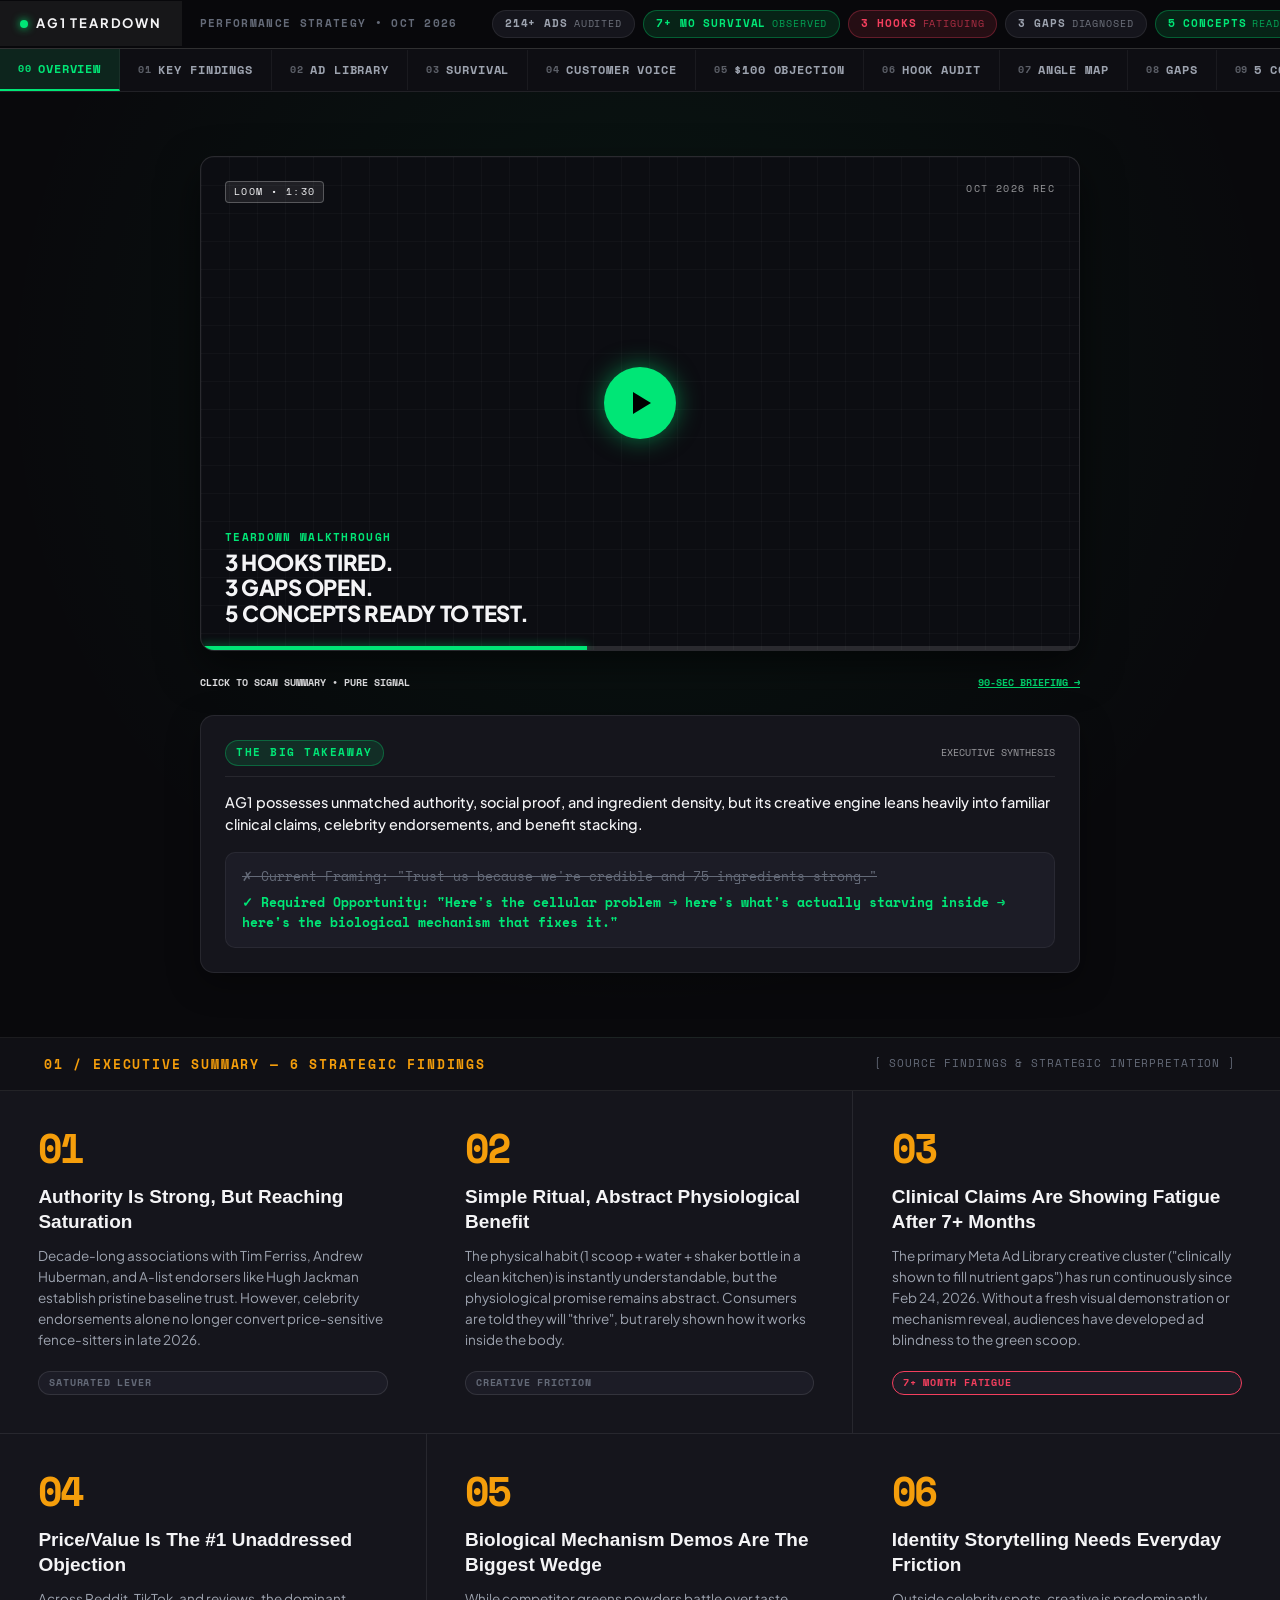
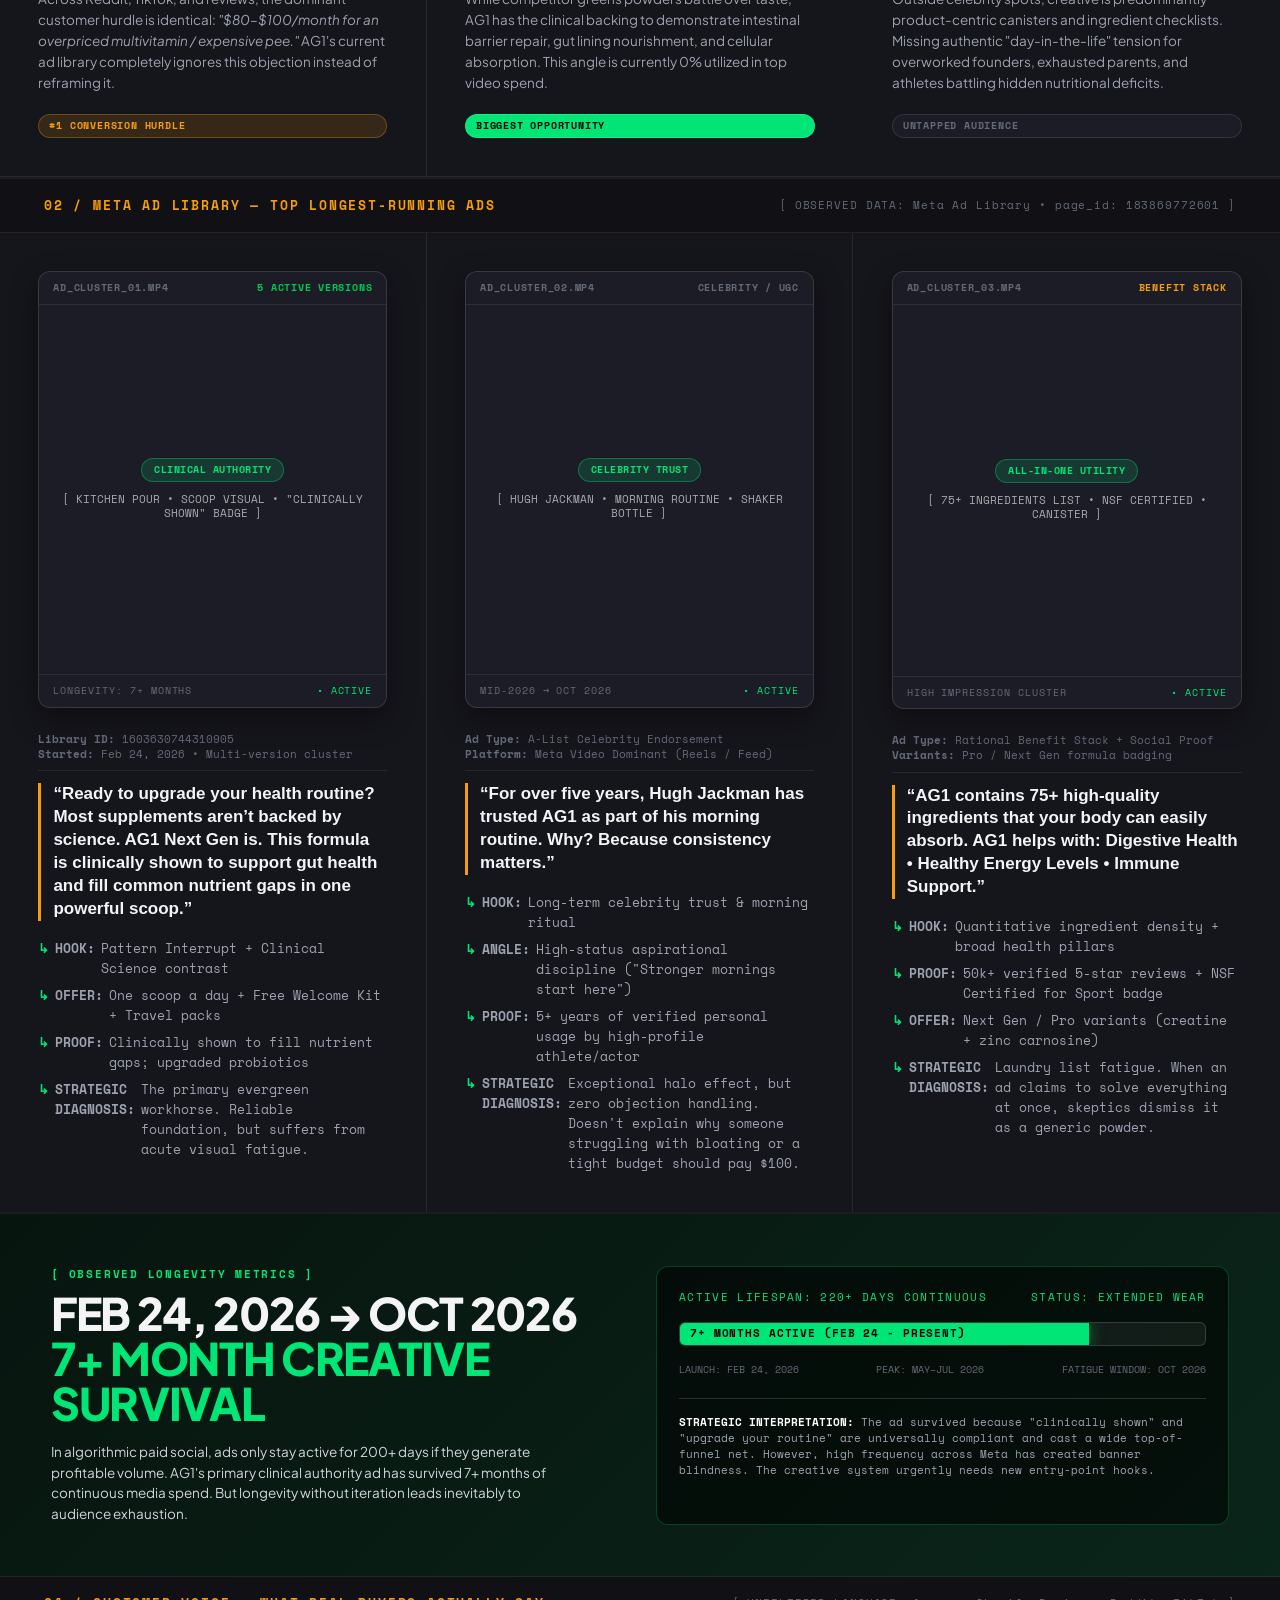
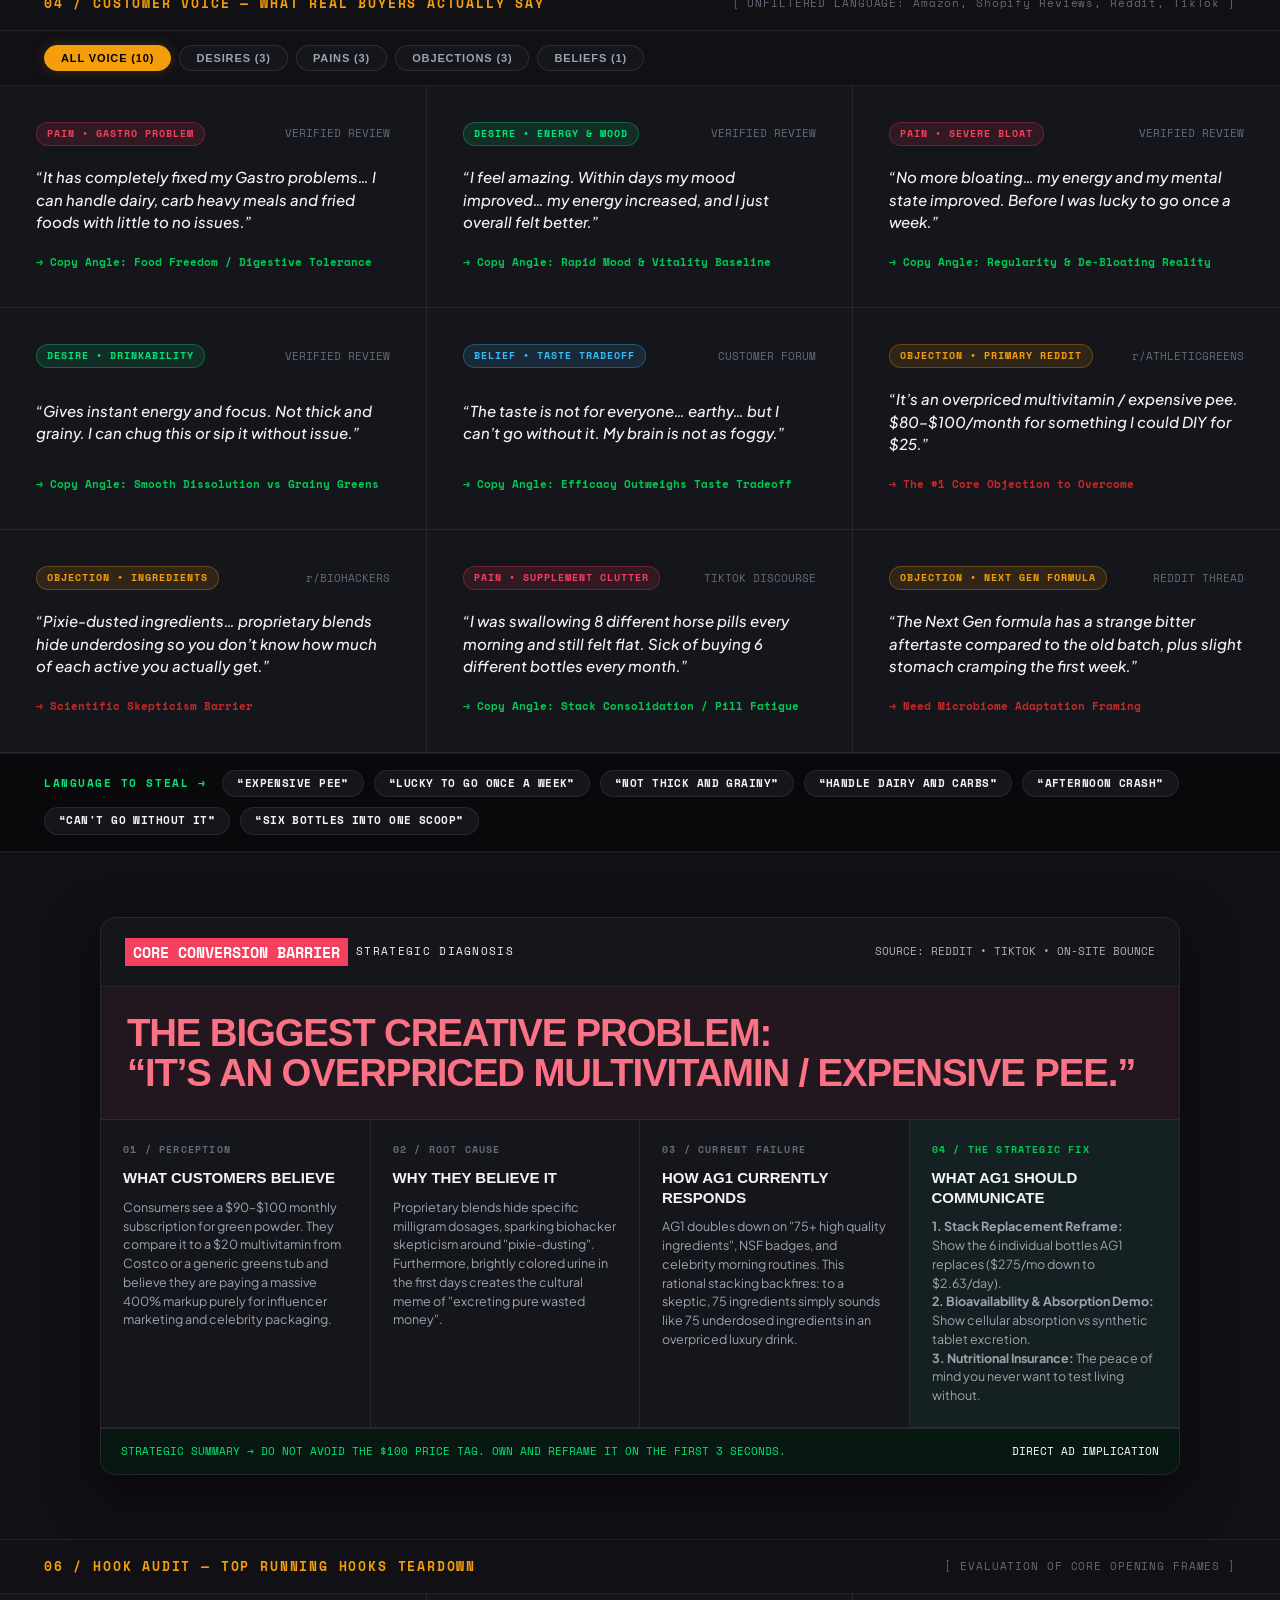
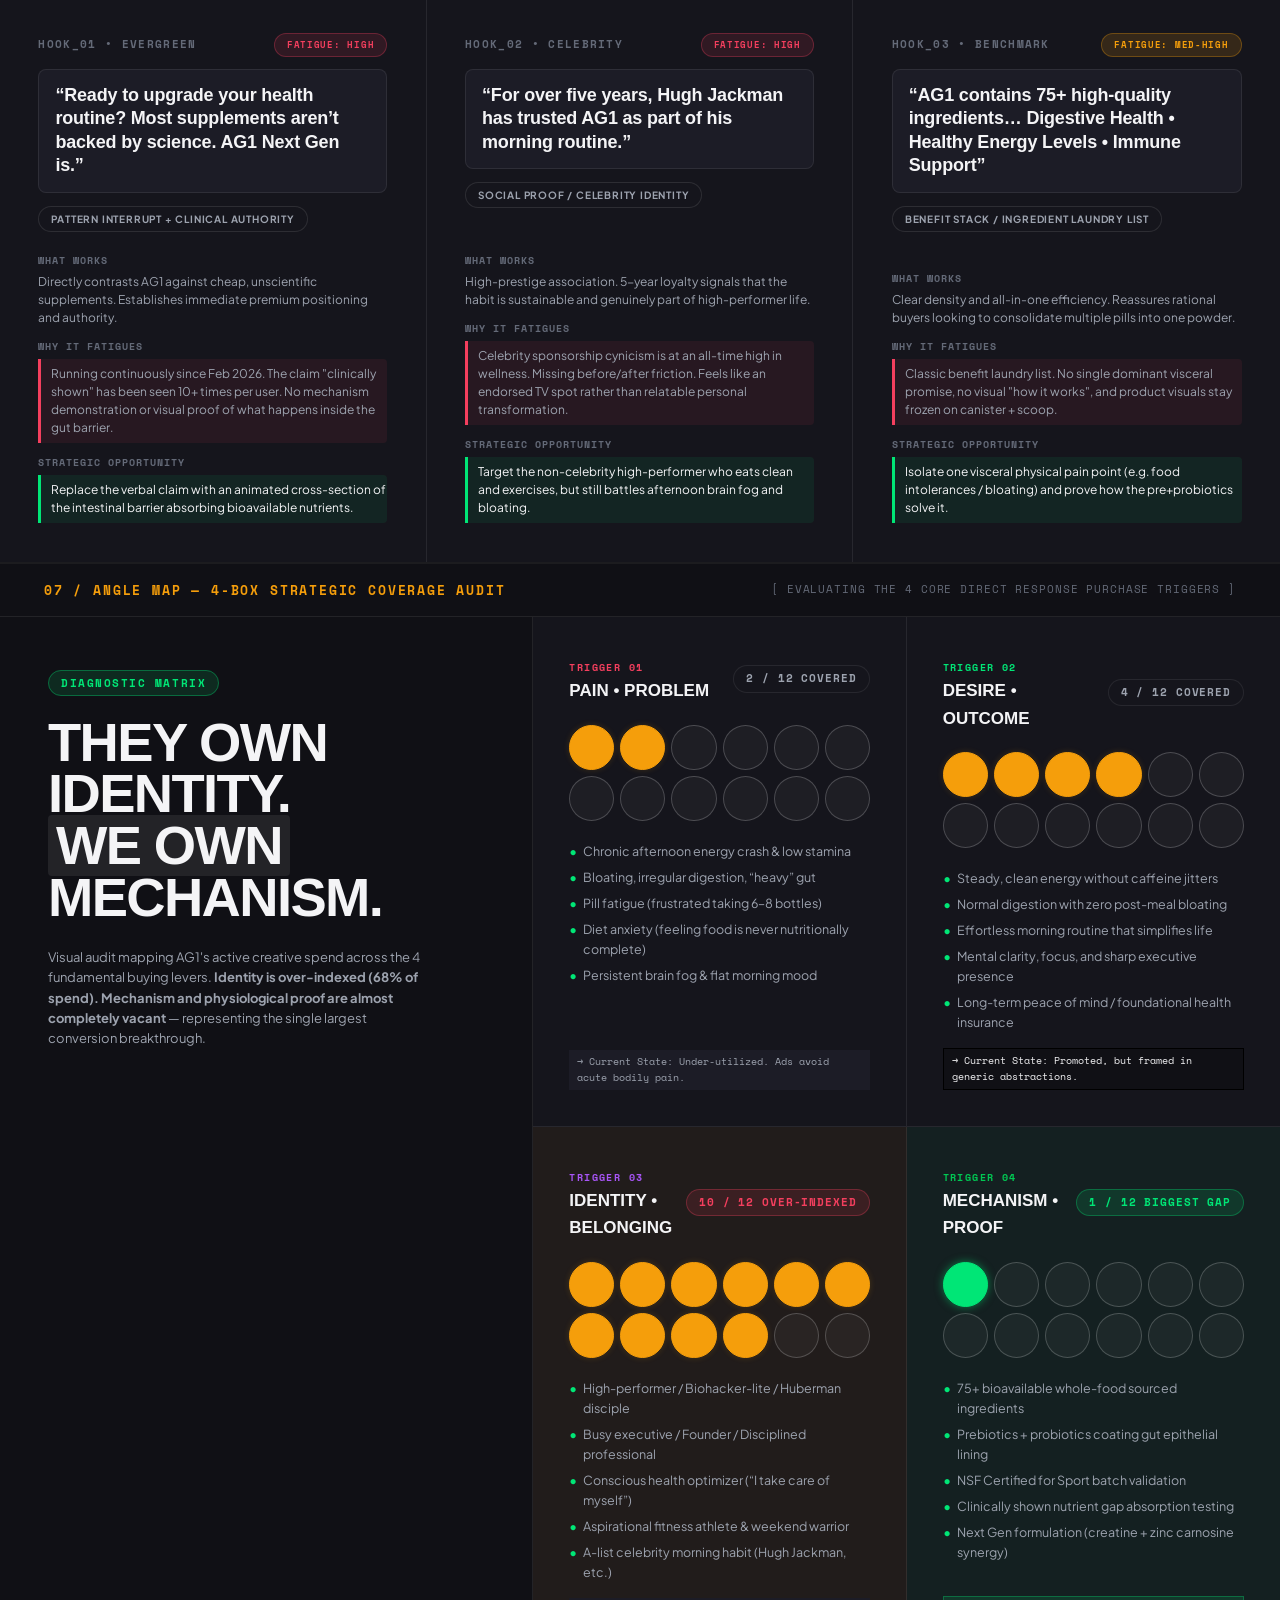
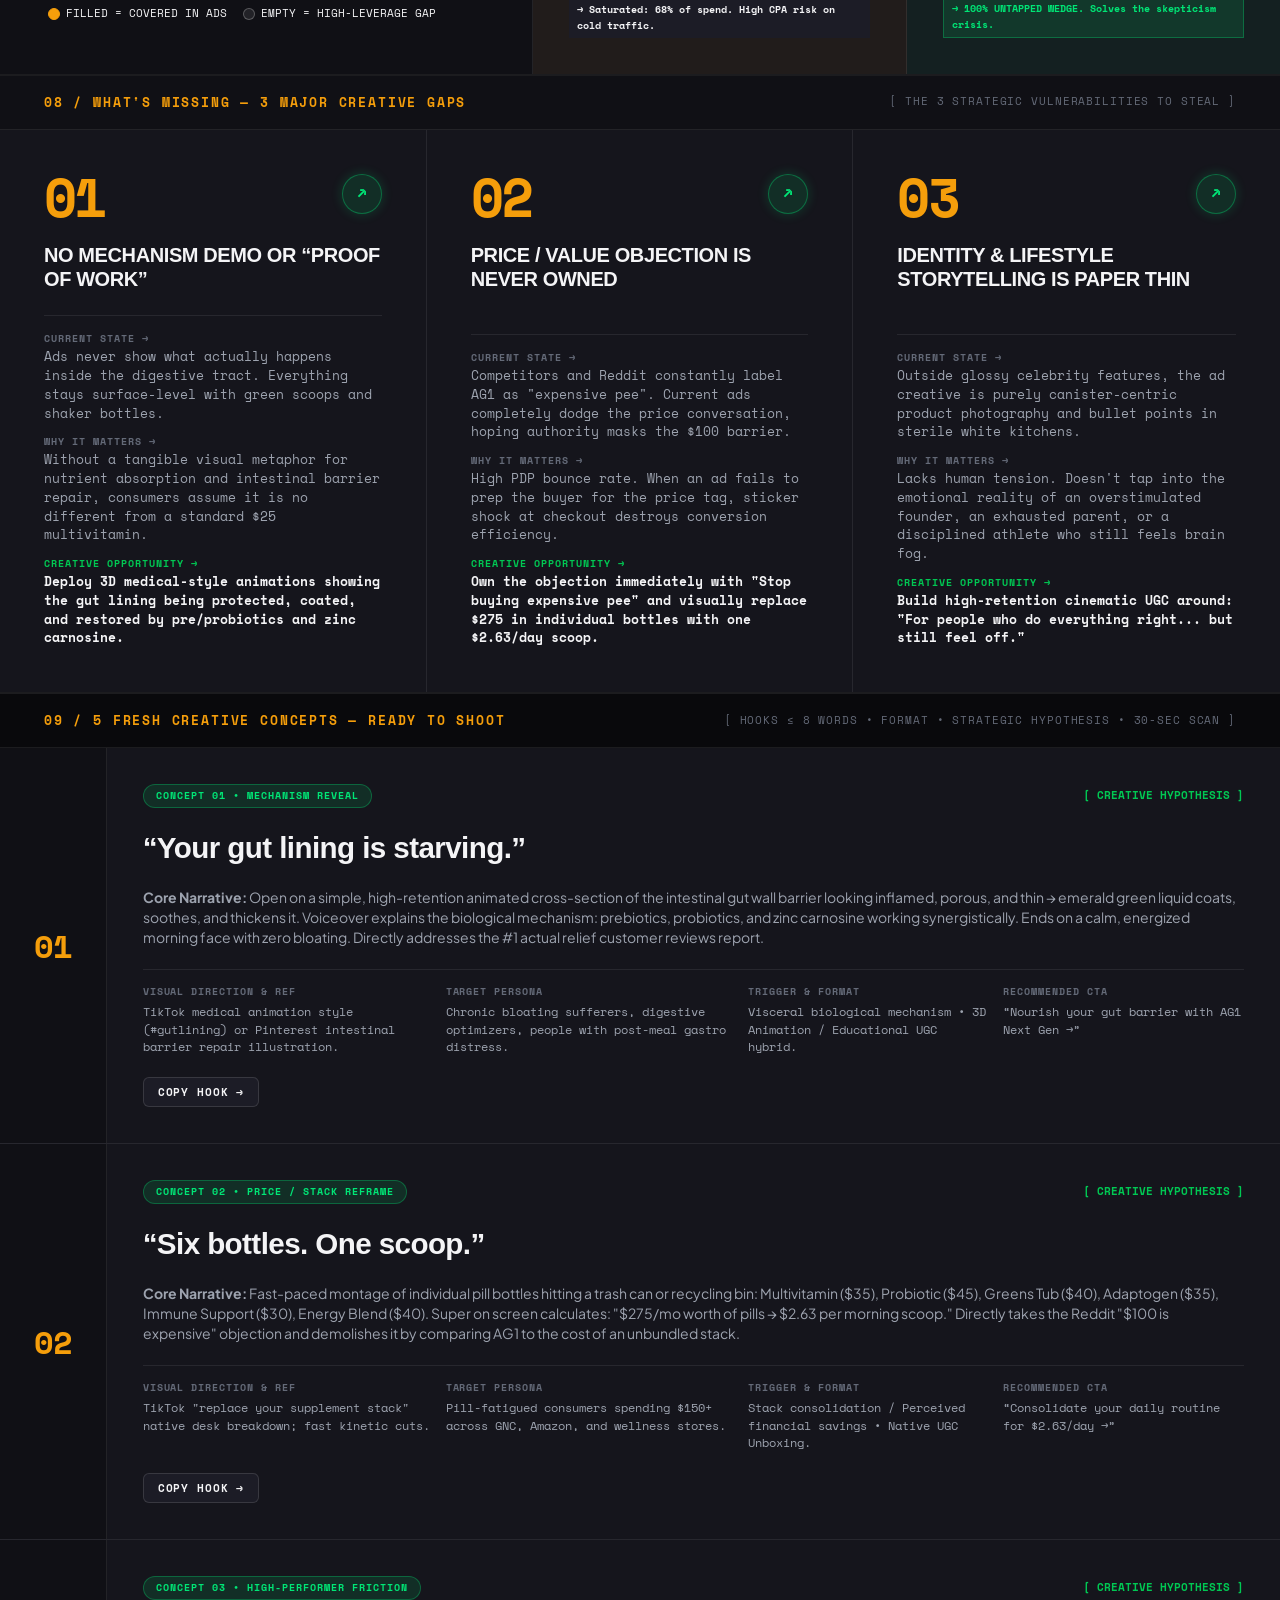
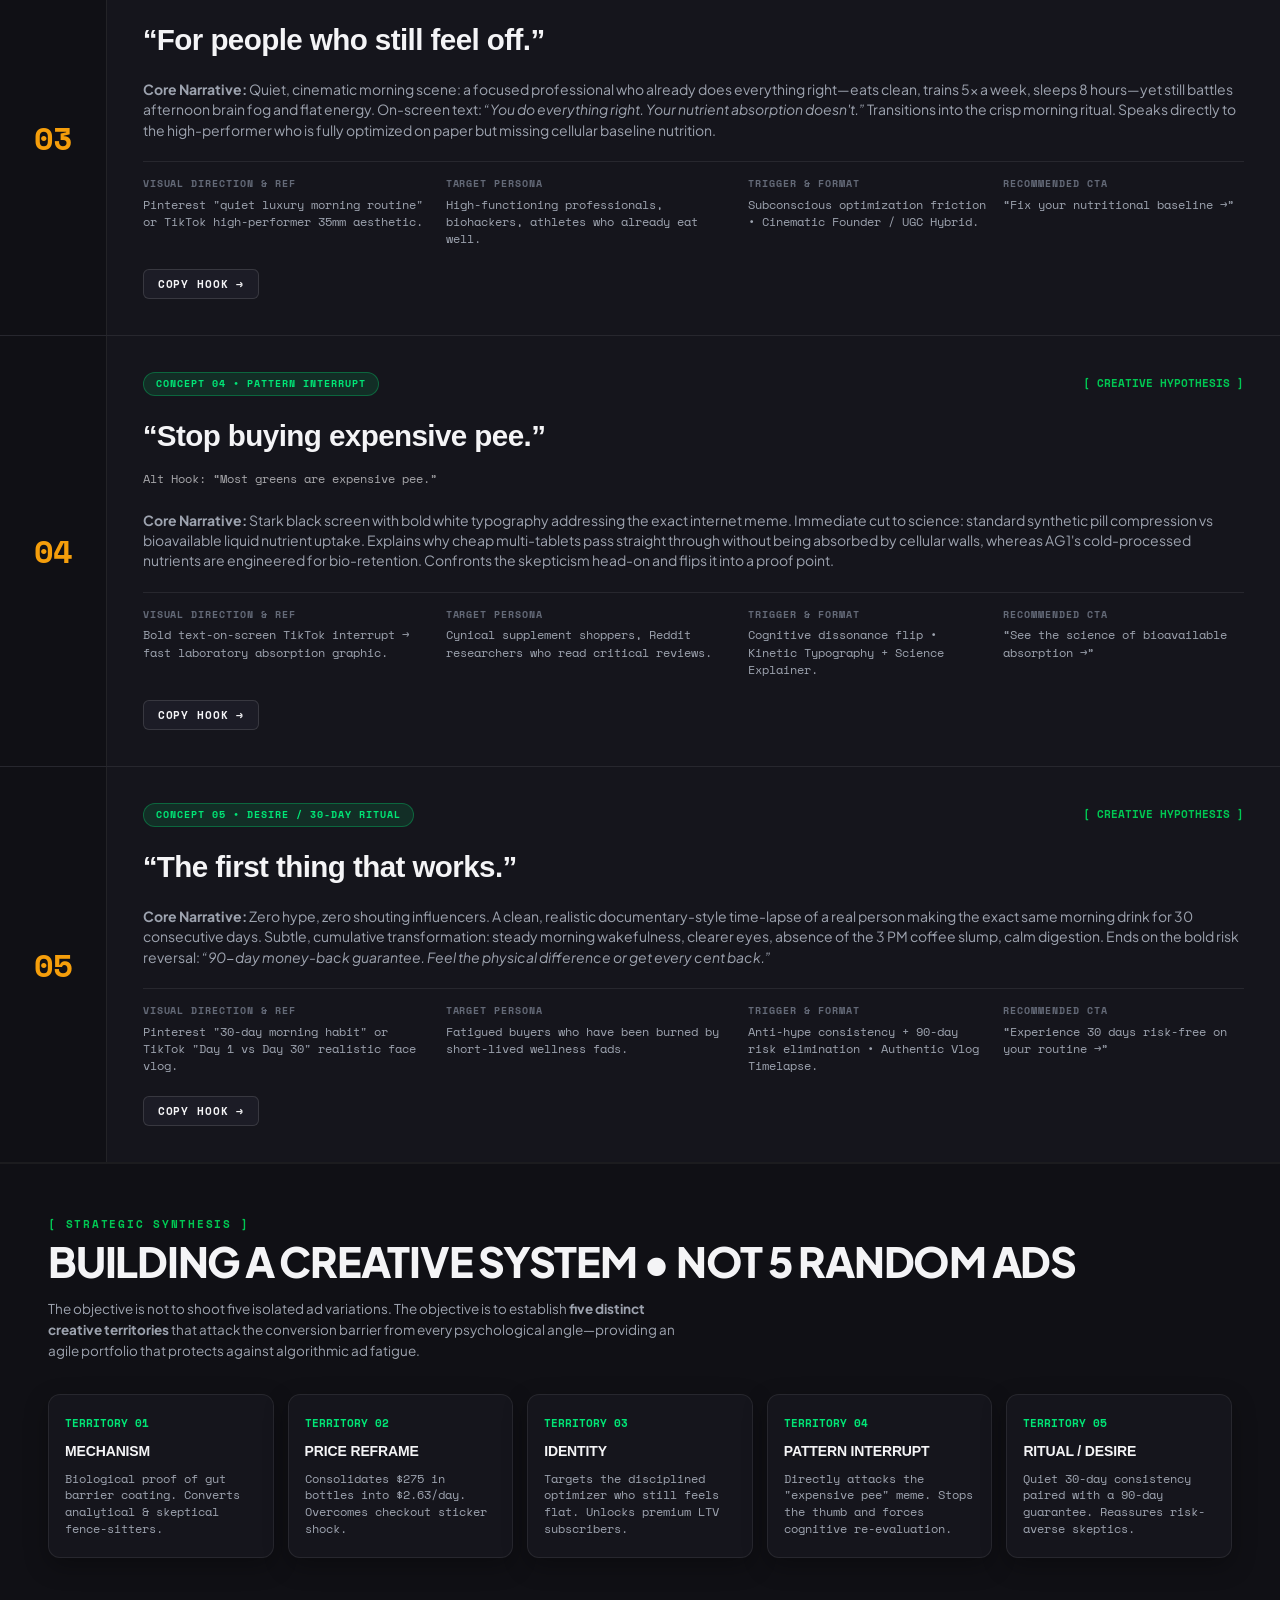
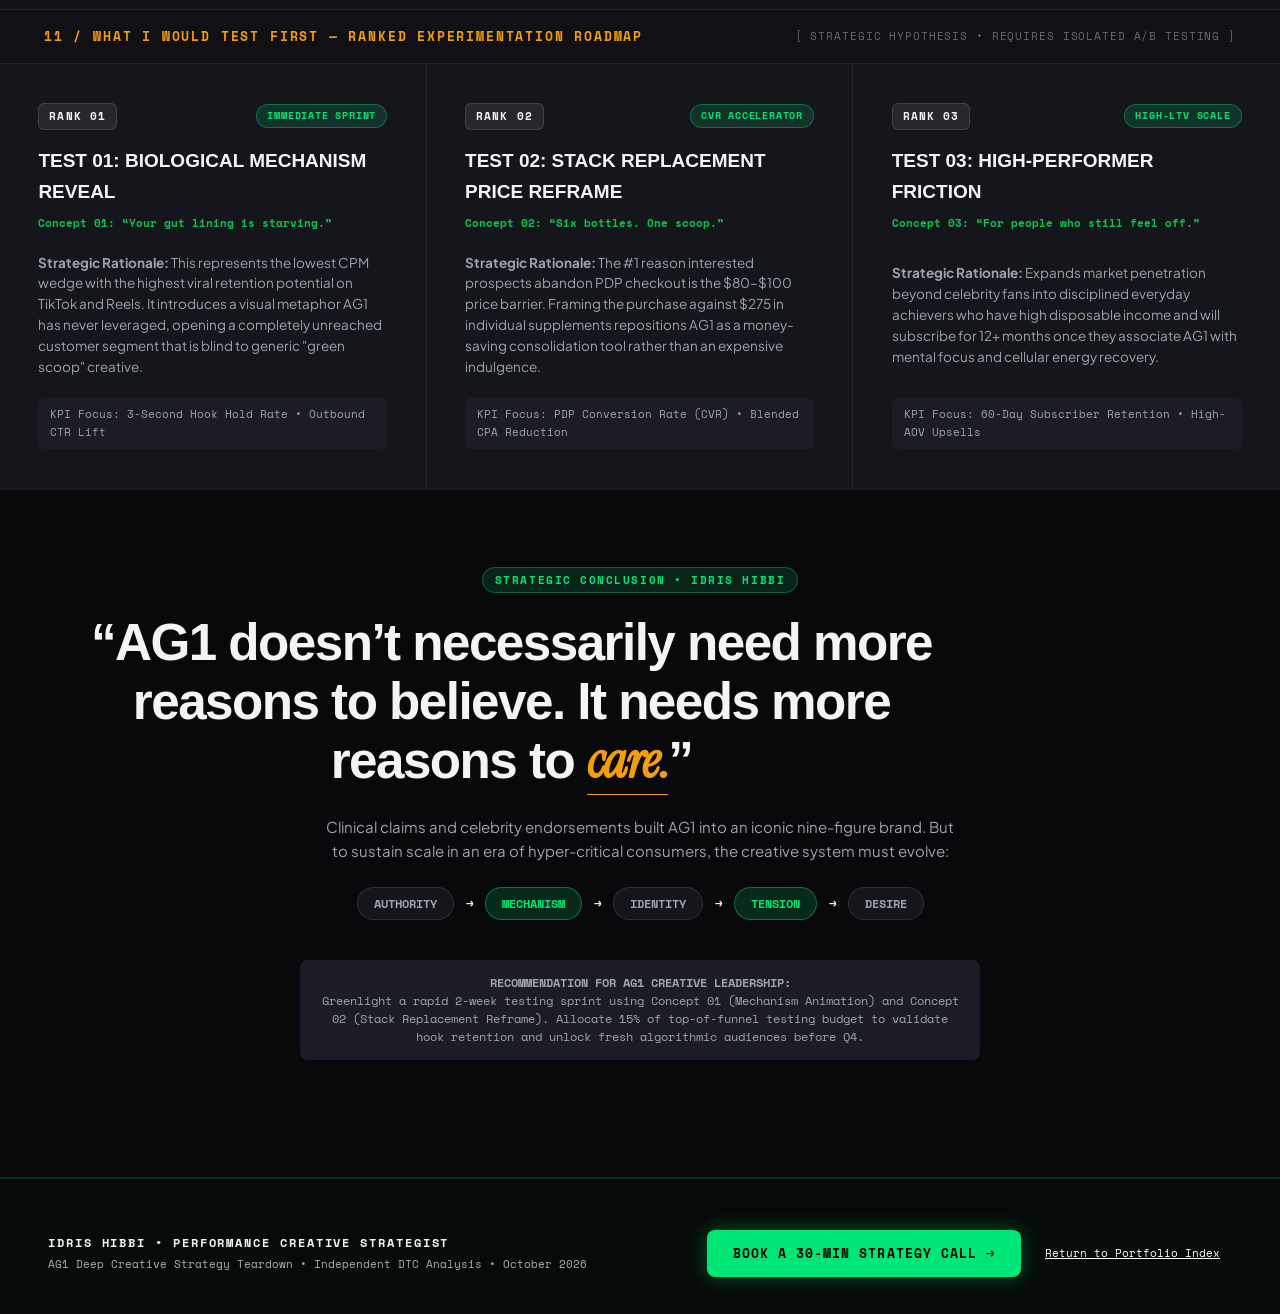
==== commit 3c8ff74d: "refactor: center video in AG1 teardown hero and remove text block" ====
--- a/teardowns/ag1/index.html
+++ b/teardowns/ag1/index.html
@@ -347,33 +347,16 @@
       opacity: 1;
     }
 
-    /* ── 3. HERO SECTION ── */
+    /* ── 3. HERO SECTION (CENTERED VIDEO SHOWCASE) ── */
     .hero-grid {
-      display: grid;
-      grid-template-columns: 12fr;
+      display: flex;
+      flex-direction: column;
+      align-items: center;
+      justify-content: center;
+      padding: clamp(2.5rem, 5vw, 4.5rem) clamp(1rem, 3vw, 2rem);
+      background: radial-gradient(circle at 50% 30%, rgba(0, 230, 118, 0.06) 0%, transparent 70%);
       border-bottom: 1px solid rgba(255, 255, 255, 0.08);
-    }
-
-    @media (min-width: 992px) {
-      .hero-grid {
-        grid-template-columns: 7fr 5fr;
-      }
-    }
-
-    .hero-content-col {
-      padding: clamp(2.5rem, 5vw, 4.5rem) clamp(1.5rem, 4vw, 3.5rem);
-      display: flex;
-      flex-direction: column;
-      justify-content: space-between;
-      border-bottom: 1px solid rgba(255, 255, 255, 0.08);
-      background: radial-gradient(circle at 10% 20%, rgba(0, 230, 118, 0.05) 0%, transparent 60%);
-    }
-
-    @media (min-width: 992px) {
-      .hero-content-col {
-        border-bottom: none;
-        border-right: 1px solid rgba(255, 255, 255, 0.08);
-      }
+      width: 100%;
     }
 
     .hero-eyebrow {
@@ -504,28 +487,33 @@
       color: var(--ag1-emerald);
     }
 
-    /* Hero Right Side: Media Box & Big Takeaway */
+    /* Hero Centered Showcase: Video & Big Takeaway */
     .hero-media-col {
-      background: var(--bg-alt);
-      padding: clamp(1.5rem, 3.5vw, 2.75rem);
+      background: transparent;
+      padding: 0;
+      width: 100%;
+      max-width: 880px;
       display: flex;
       flex-direction: column;
-      gap: 1.75rem;
-      justify-content: center;
+      gap: 1.5rem;
+      align-items: center;
+      margin: 0 auto;
     }
 
     .loom-preview-box {
+      width: 100%;
+      max-width: 880px;
       border: 1px solid rgba(255, 255, 255, 0.12);
       border-radius: 14px;
       background: #0c0d12;
-      aspect-ratio: 16/10;
+      aspect-ratio: 16/9;
       position: relative;
       overflow: hidden;
       cursor: pointer;
       display: flex;
       flex-direction: column;
       justify-content: space-between;
-      padding: 22px;
+      padding: clamp(16px, 3vw, 24px);
       color: var(--text-primary);
       box-shadow: 0 16px 40px rgba(0, 0, 0, 0.55);
       transition: transform 0.25s ease, border-color 0.25s ease, box-shadow 0.25s ease;
@@ -2114,62 +2102,14 @@
        ══════════════════════════════════════════════════════════════════ -->
   <section id="hero" class="hero-grid">
     
-    <!-- Left Column: Big Statement & Narrative -->
-    <div class="hero-content-col">
-      <div>
-        <div class="hero-eyebrow">
-          <span class="insight-badge mono">INSIGHT #1</span>
-          <span class="eyebrow-text mono">AG1 CREATIVE SYSTEM SCAN</span>
-          <span class="status-pill emerald mono" style="font-size:10px;">OCTOBER 2026 INTEL</span>
-        </div>
-
-        <h1 class="hero-title">
-          Most AG1 ads
-          <span class="italic-sub">sell authority.</span>
-          They forgot to
-          <span class="highlight-pill">sell mechanism.</span>
-        </h1>
-
-        <p class="hero-subhead">
-          How AG1 sells a daily health ritual — and where its creative system is starting to show acute fatigue after 7+ months of continuous rotation.
-        </p>
-
-        <!-- Rigorous Research Metadata -->
-        <div class="hero-meta-strip mono">
-          <div class="hero-meta-row">
-            <span class="hero-meta-label">Audit Date:</span>
-            <span>October 2026</span>
-            <span style="opacity:0.4;">|</span>
-            <span class="hero-meta-label">Audited Platform:</span>
-            <span>Meta Ad Library (page_id: 183869772601)</span>
-          </div>
-          <div class="hero-meta-row">
-            <span class="hero-meta-label">Data Sources:</span>
-            <span>Meta Ads, Amazon Verified Reviews, Reddit (r/AthleticGreens, r/Biohackers), TikTok, drinkag1.com</span>
-          </div>
-          <div class="hero-meta-row">
-            <span class="hero-meta-label">Lead Strategist:</span>
-            <span>Idris Hibbi &bull; Performance Creative Strategist</span>
-          </div>
-        </div>
-      </div>
-
-      <!-- Tactical Diagnosis Tags -->
-      <div class="hero-chips-wrap mono">
-        <div class="hero-chip dark">AUTHORITY OVERLOAD: 68% OF DETECTED SPEND</div>
-        <div class="hero-chip emerald">MECHANISM GAP = CONVERSION LEAK</div>
-        <div class="hero-chip">PRICE/VALUE OBJECTION UNTOUCHED</div>
-      </div>
-    </div>
-
-    <!-- Right Column: Interactive Video Preview & Big Takeaway -->
+    <!-- Centered Video Walkthrough & Big Takeaway -->
     <div class="hero-media-col">
       
-      <!-- Video / Loom Placeholder Box -->
+      <!-- Video / Loom Placeholder Box (Centered in the Middle) -->
       <div class="loom-preview-box" id="loomPreviewTrigger" title="Play Teardown Summary Walkthrough">
         <div class="loom-grid-bg"></div>
         <div class="loom-header-row mono">
-          <span style="background:#000;border:1px solid rgba(255,255,255,0.3);padding:2px 8px;">LOOM &bull; 1:30</span>
+          <span style="background:rgba(255,255,255,0.08);border:1px solid rgba(255,255,255,0.25);padding:2px 8px;border-radius:4px;">LOOM &bull; 1:30</span>
           <span style="opacity:0.6;">OCT 2026 REC</span>
         </div>
 
@@ -2181,7 +2121,7 @@
           <div class="mono" style="color:var(--ag1-emerald);font-size:11px;font-weight:700;margin-bottom:4px;letter-spacing:0.12em;">
             TEARDOWN WALKTHROUGH
           </div>
-          <div style="font-size:22px;font-weight:800;line-height:1;text-transform:uppercase;letter-spacing:-0.02em;">
+          <div style="font-size:clamp(16px, 2.5vw, 22px);font-weight:800;line-height:1.15;text-transform:uppercase;letter-spacing:-0.02em;">
             3 HOOKS TIRED.<br>
             3 GAPS OPEN.<br>
             5 CONCEPTS READY TO TEST.
@@ -2193,13 +2133,13 @@
         </div>
       </div>
 
-      <div style="display:flex;justify-content:space-between;font-size:10px;text-transform:uppercase;font-weight:700;" class="mono">
+      <div style="display:flex;justify-content:space-between;width:100%;font-size:10px;text-transform:uppercase;font-weight:700;" class="mono">
         <span>Click to scan summary &bull; Pure signal</span>
-        <span style="text-decoration:underline;cursor:pointer;">90-SEC BRIEFING &rarr;</span>
+        <span style="text-decoration:underline;cursor:pointer;color:var(--ag1-emerald);">90-SEC BRIEFING &rarr;</span>
       </div>
 
       <!-- THE BIG TAKEAWAY -->
-      <div class="big-takeaway-card">
+      <div class="big-takeaway-card" style="width:100%;">
         <div class="takeaway-badge-strip">
           <span class="takeaway-tag mono">THE BIG TAKEAWAY</span>
           <span class="mono" style="font-size:10px;opacity:0.6;">EXECUTIVE SYNTHESIS</span>
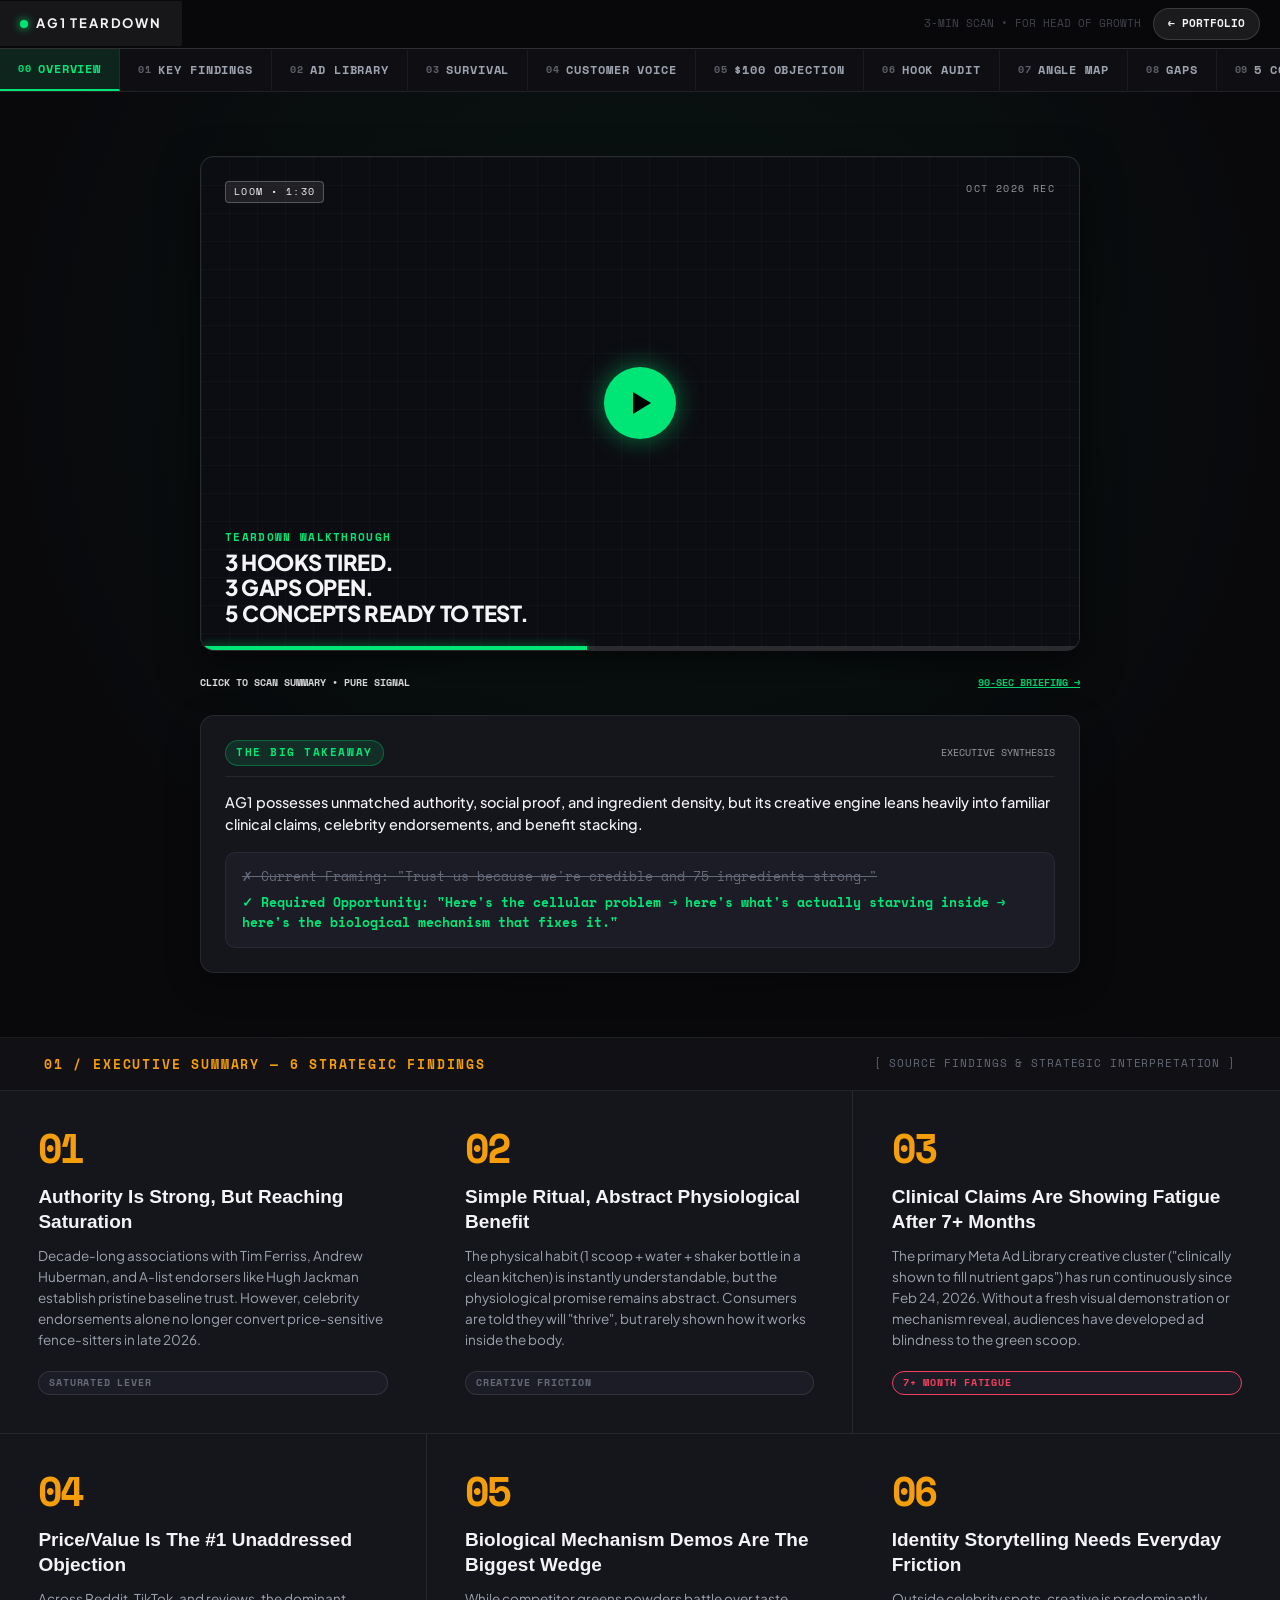
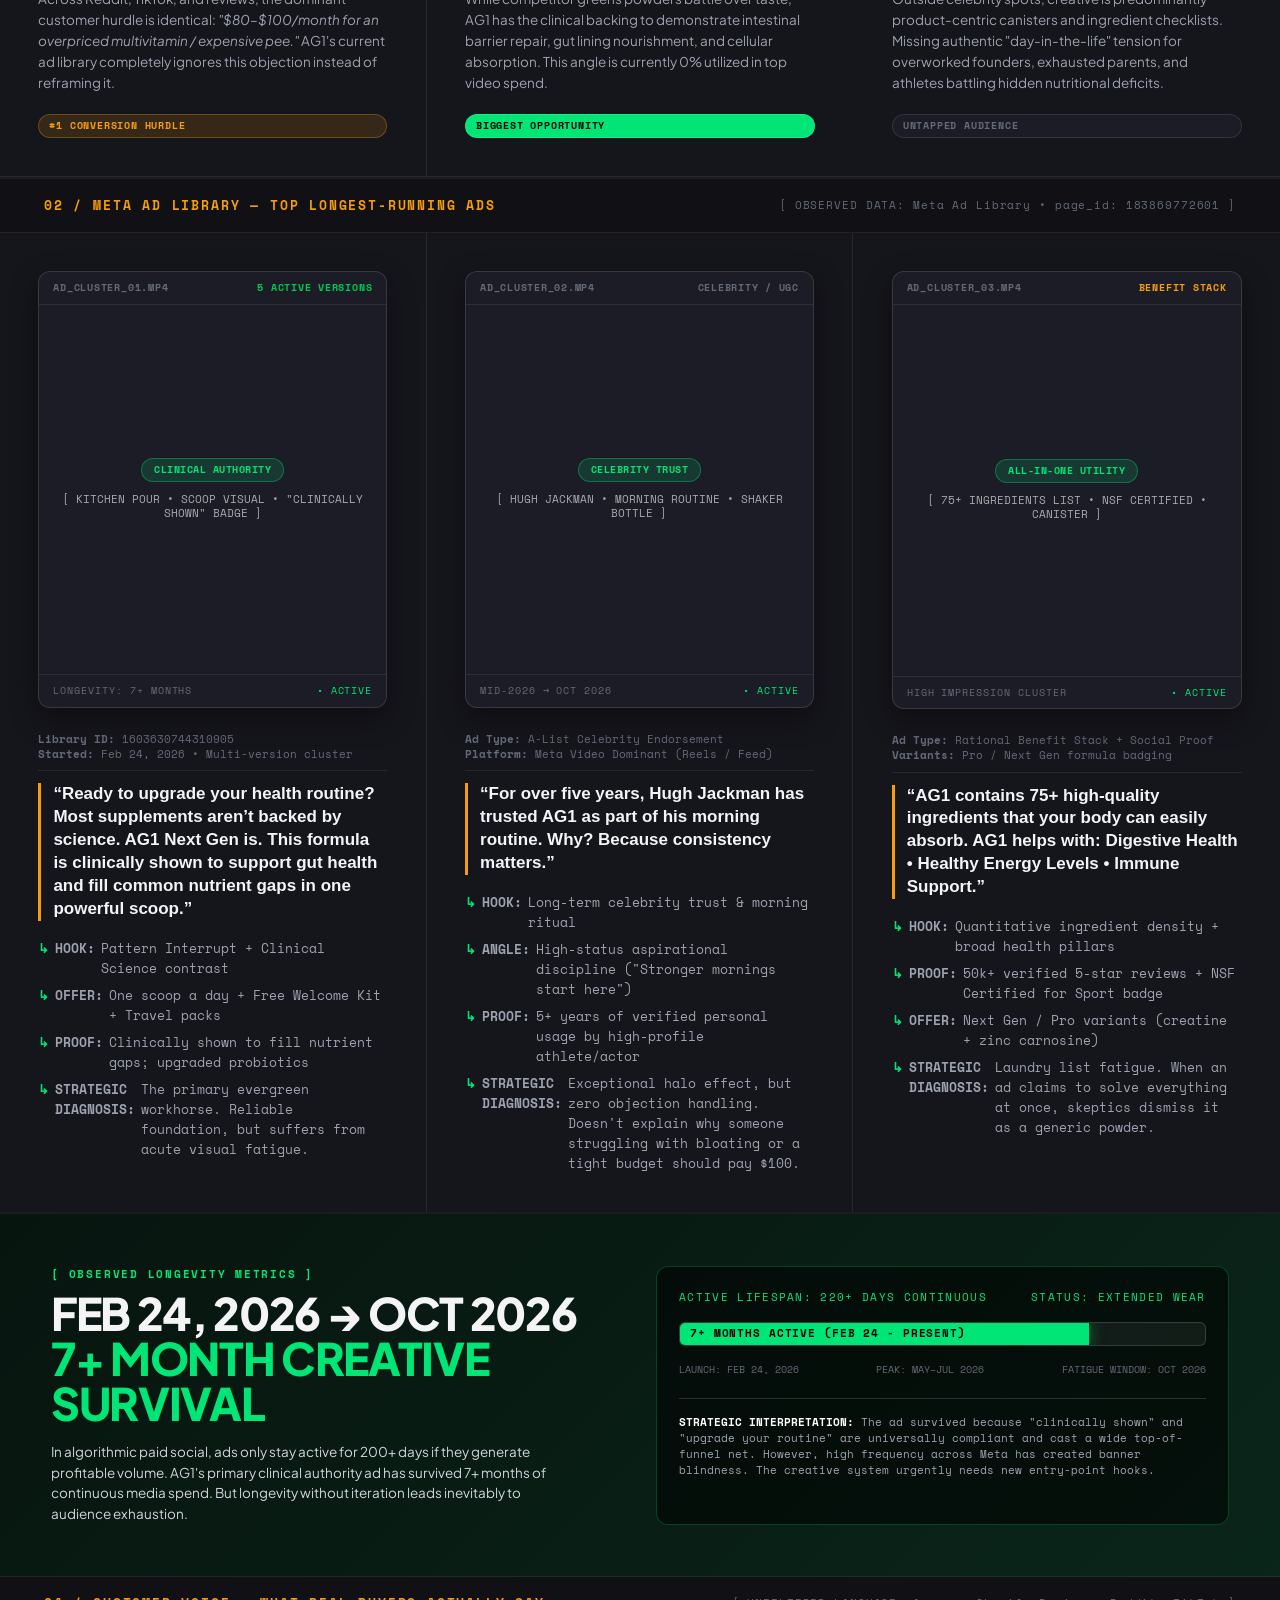
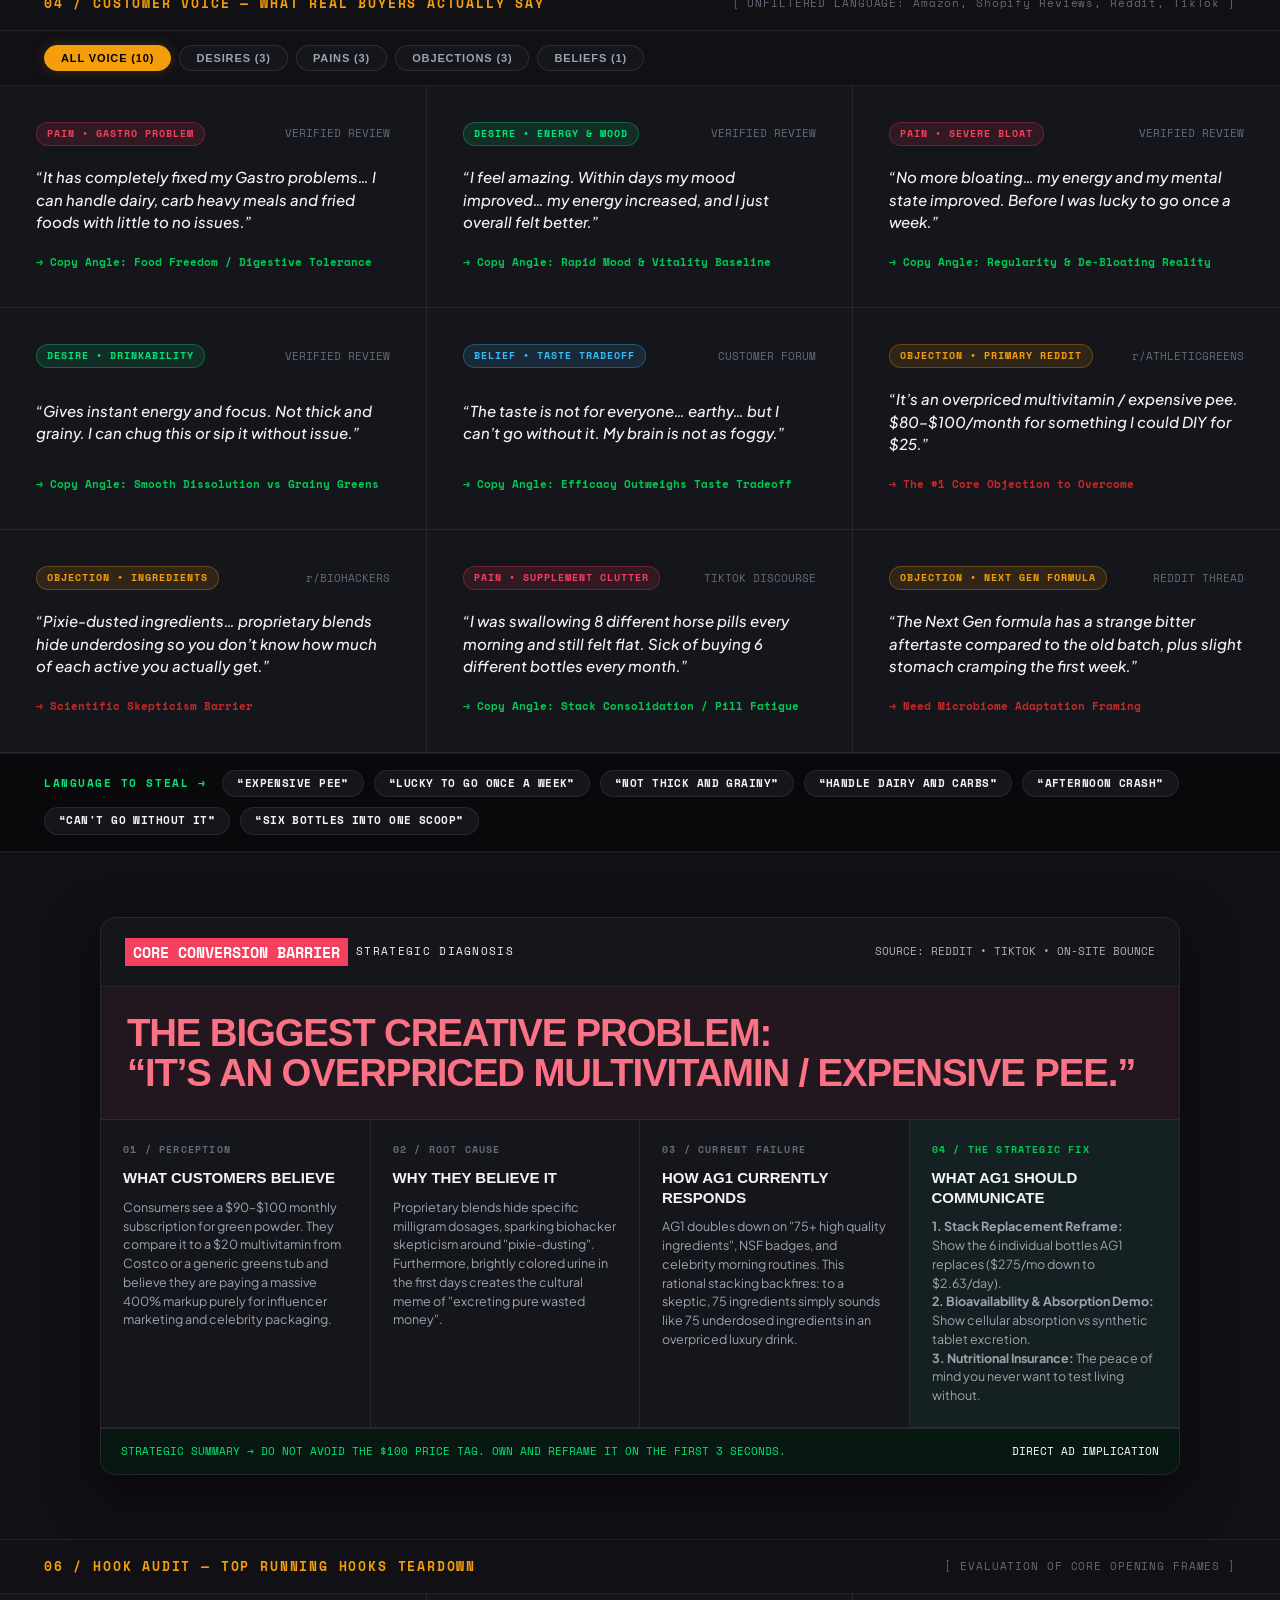
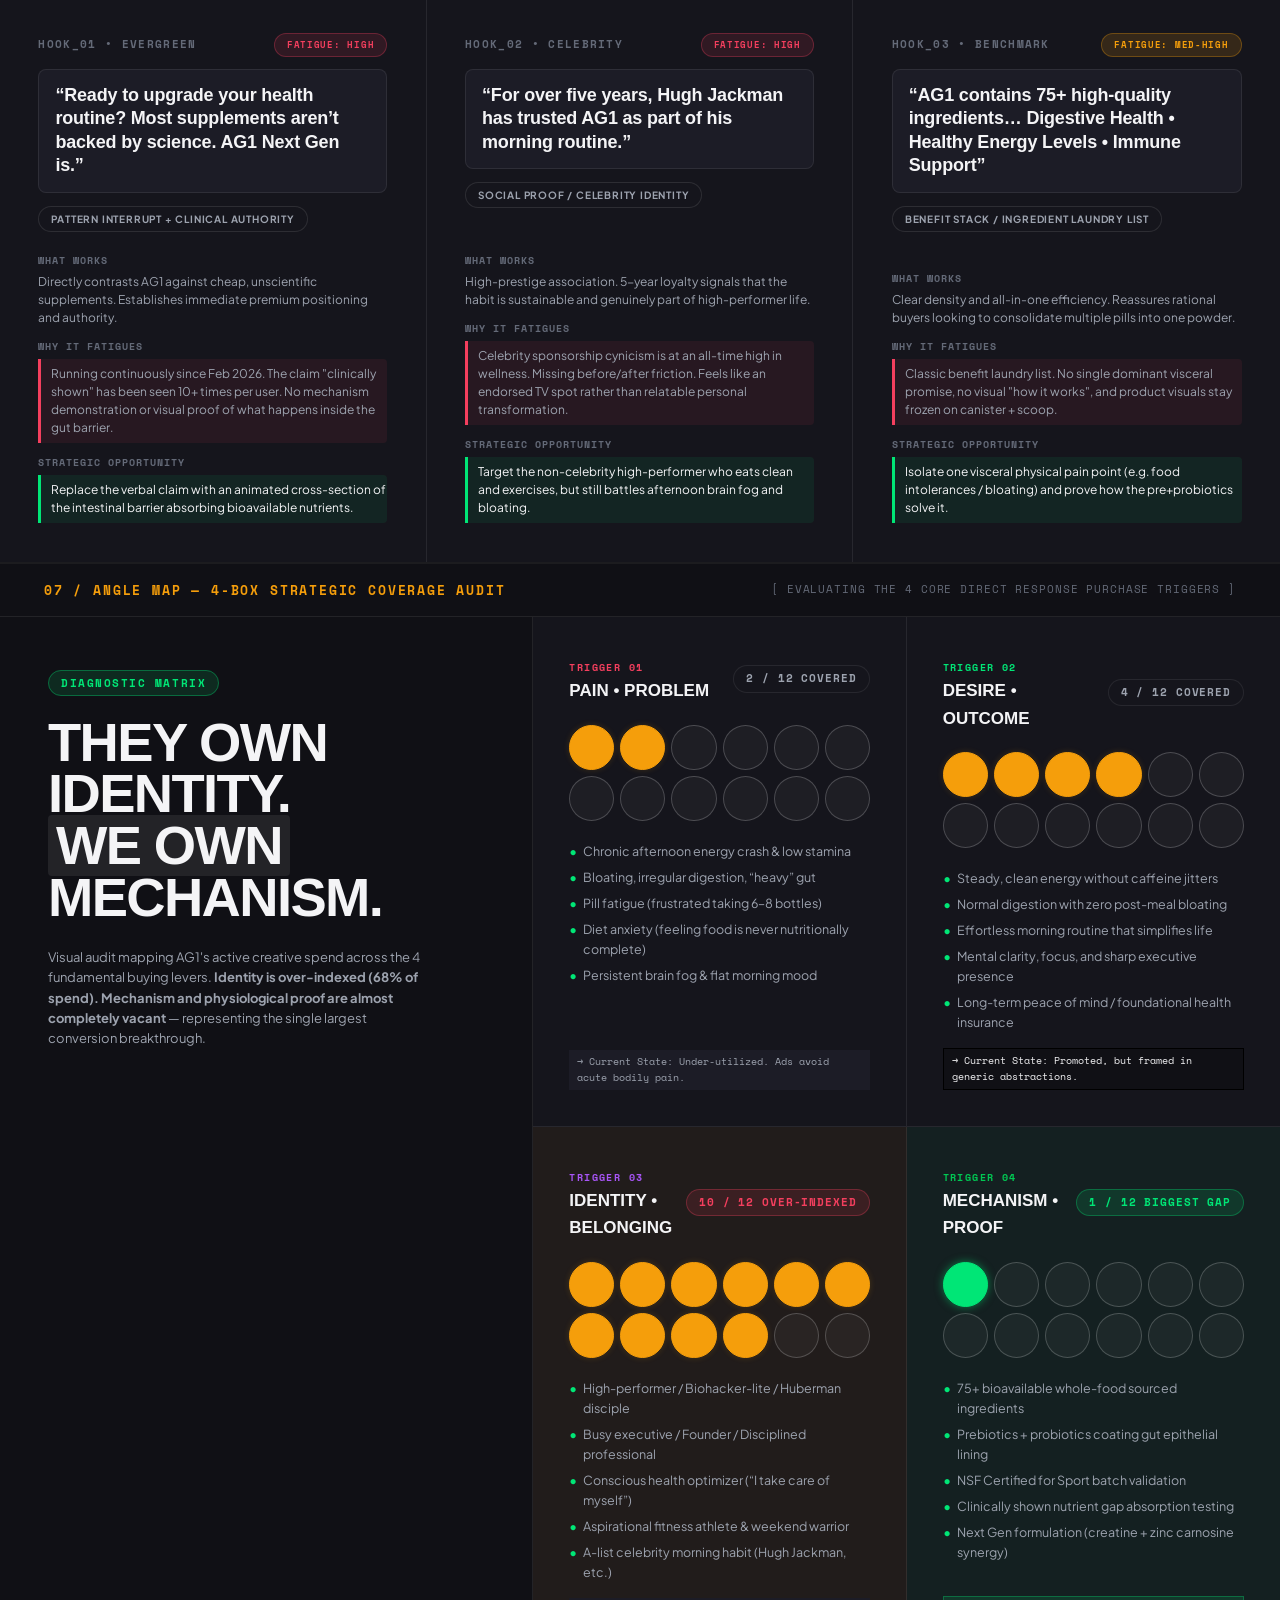
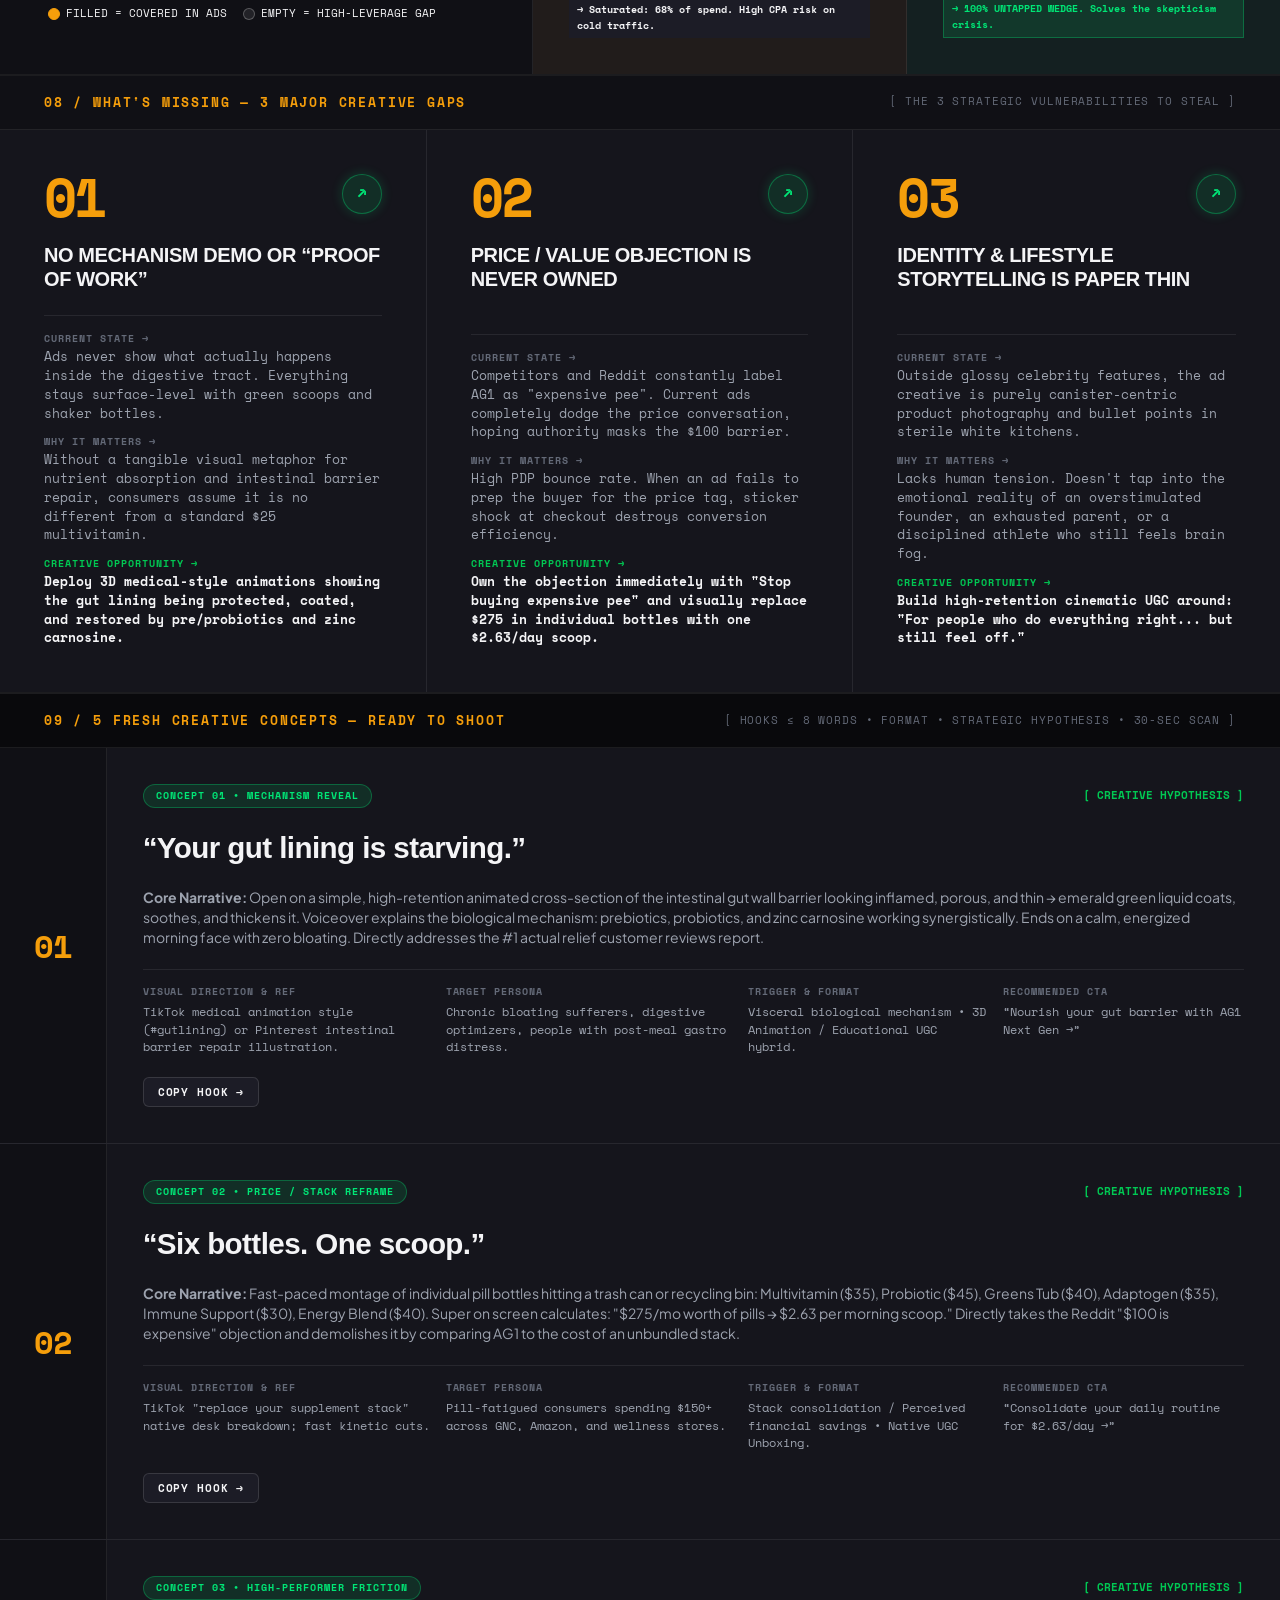
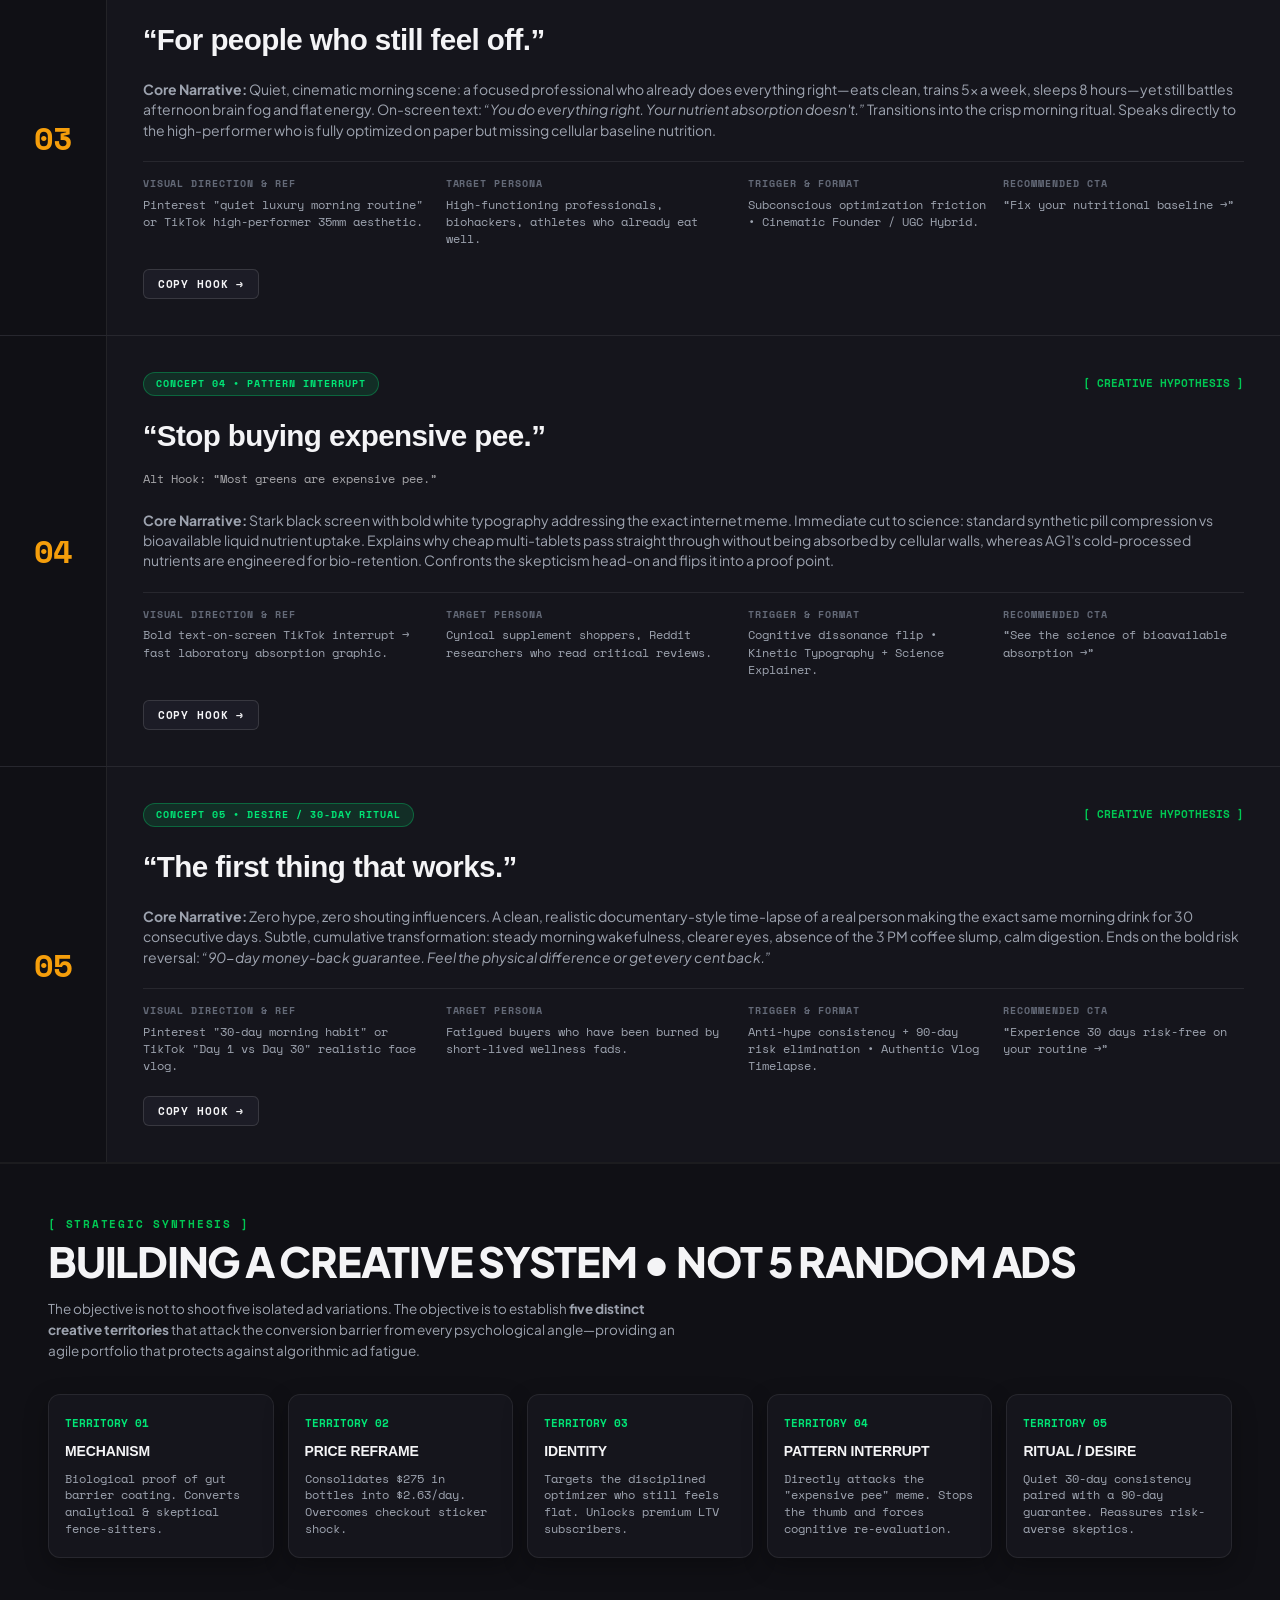
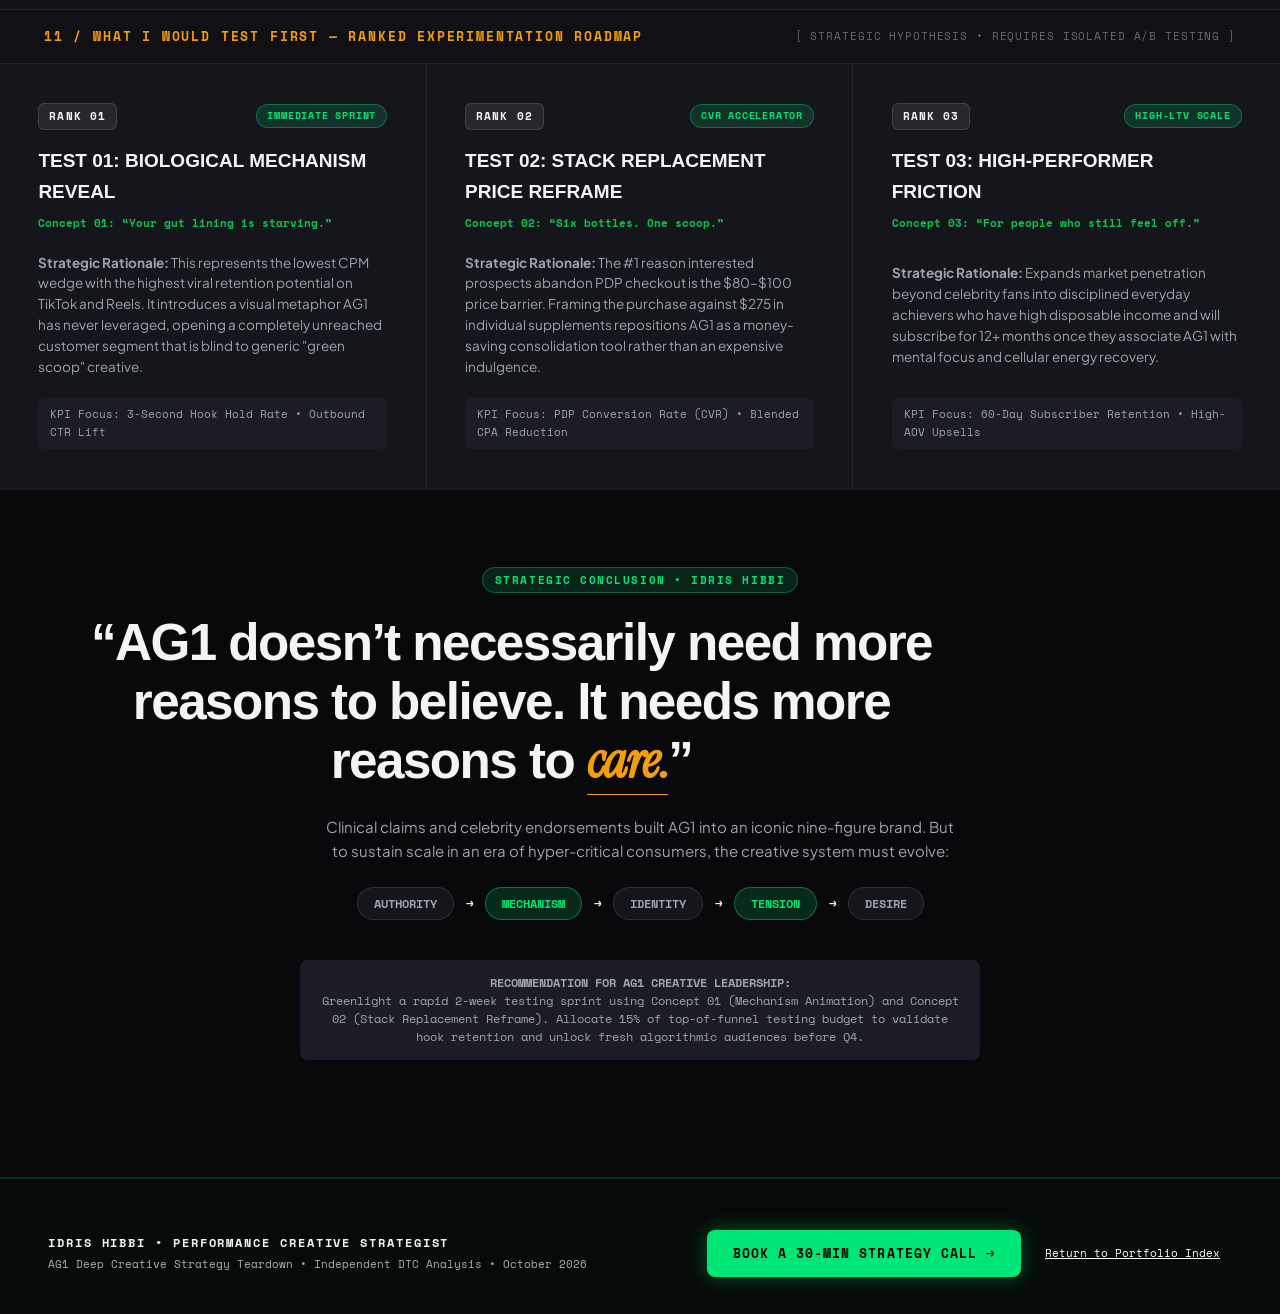
==== commit f71da2df: "refactor: remove top ticker metrics bar from AG1 teardown header" ====
--- a/teardowns/ag1/index.html
+++ b/teardowns/ag1/index.html
@@ -128,6 +128,7 @@
     .top-bar-inner {
       display: flex;
       align-items: center;
+      justify-content: space-between;
       width: 100%;
       overflow-x: auto;
       scrollbar-width: none;
@@ -2029,40 +2030,11 @@
     <div class="top-bar-inner">
       
       <!-- Brand & Project Identity -->
-      <div class="brand-block">
+      <div class="brand-block" style="border-right:none;">
         <a href="/index.html#work" class="brand-logo-pill" title="Return to Idris Hibbi Portfolio">
           <span class="badge-dot"></span>
           <span>AG1 TEARDOWN</span>
         </a>
-        <span class="brand-edition-tag mono">PERFORMANCE STRATEGY &bull; OCT 2026</span>
-      </div>
-
-      <!-- Quick Ticker Metrics -->
-      <div class="ticker-pills-row mono">
-        <div class="status-pill">
-          <span>214+ ADS</span>
-          <span class="sub-txt">AUDITED</span>
-        </div>
-        <div class="status-pill emerald">
-          <span>7+ MO SURVIVAL</span>
-          <span class="sub-txt">OBSERVED</span>
-        </div>
-        <div class="status-pill warn">
-          <span>3 HOOKS</span>
-          <span class="sub-txt">FATIGUING</span>
-        </div>
-        <div class="status-pill">
-          <span>3 GAPS</span>
-          <span class="sub-txt">DIAGNOSED</span>
-        </div>
-        <div class="status-pill emerald">
-          <span>5 CONCEPTS</span>
-          <span class="sub-txt">READY TO SHOOT</span>
-        </div>
-        <div class="live-rec-badge">
-          <span class="pulse-dot"></span>
-          <span class="status-pill dark" style="background:rgba(255,255,255,0.08);color:#fff;border:1px solid rgba(255,255,255,0.12);">90-SEC LOOM</span>
-        </div>
       </div>
 
       <!-- Right Actions: Read Duration & Portfolio Link -->
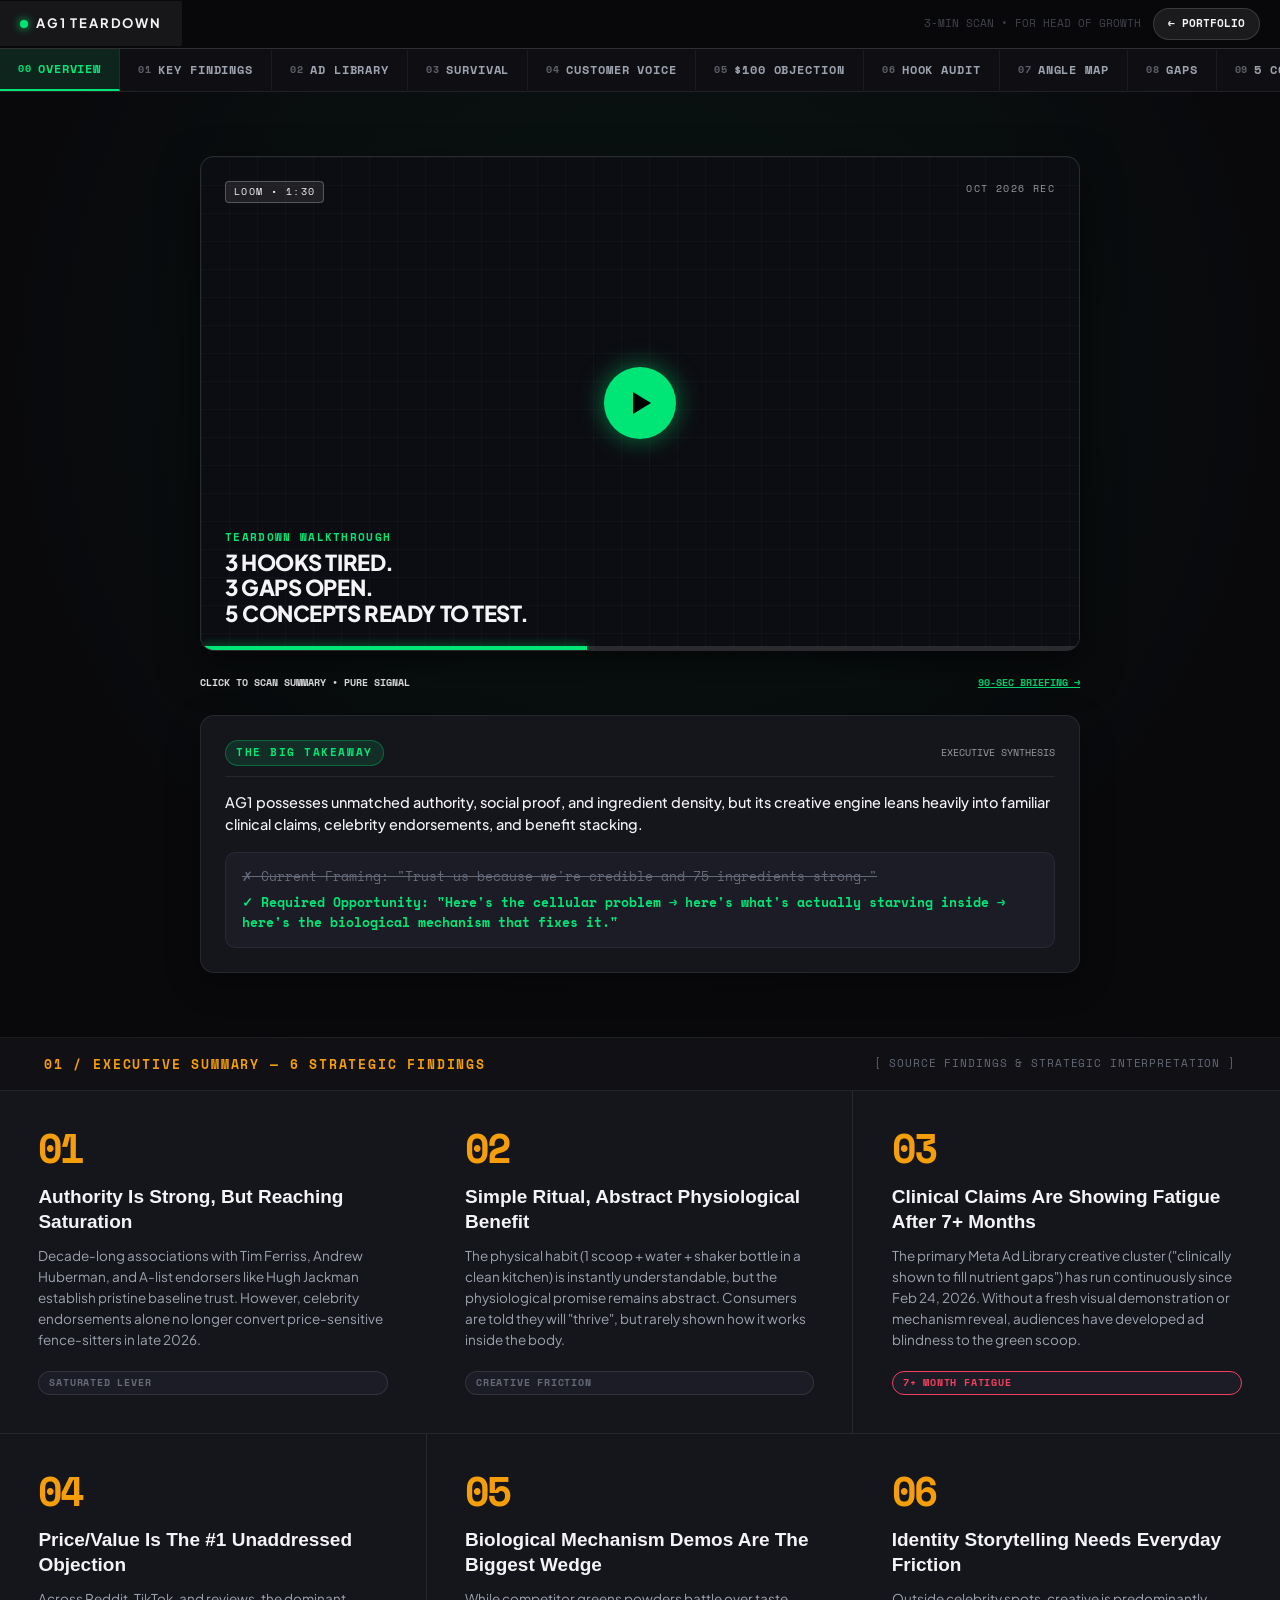
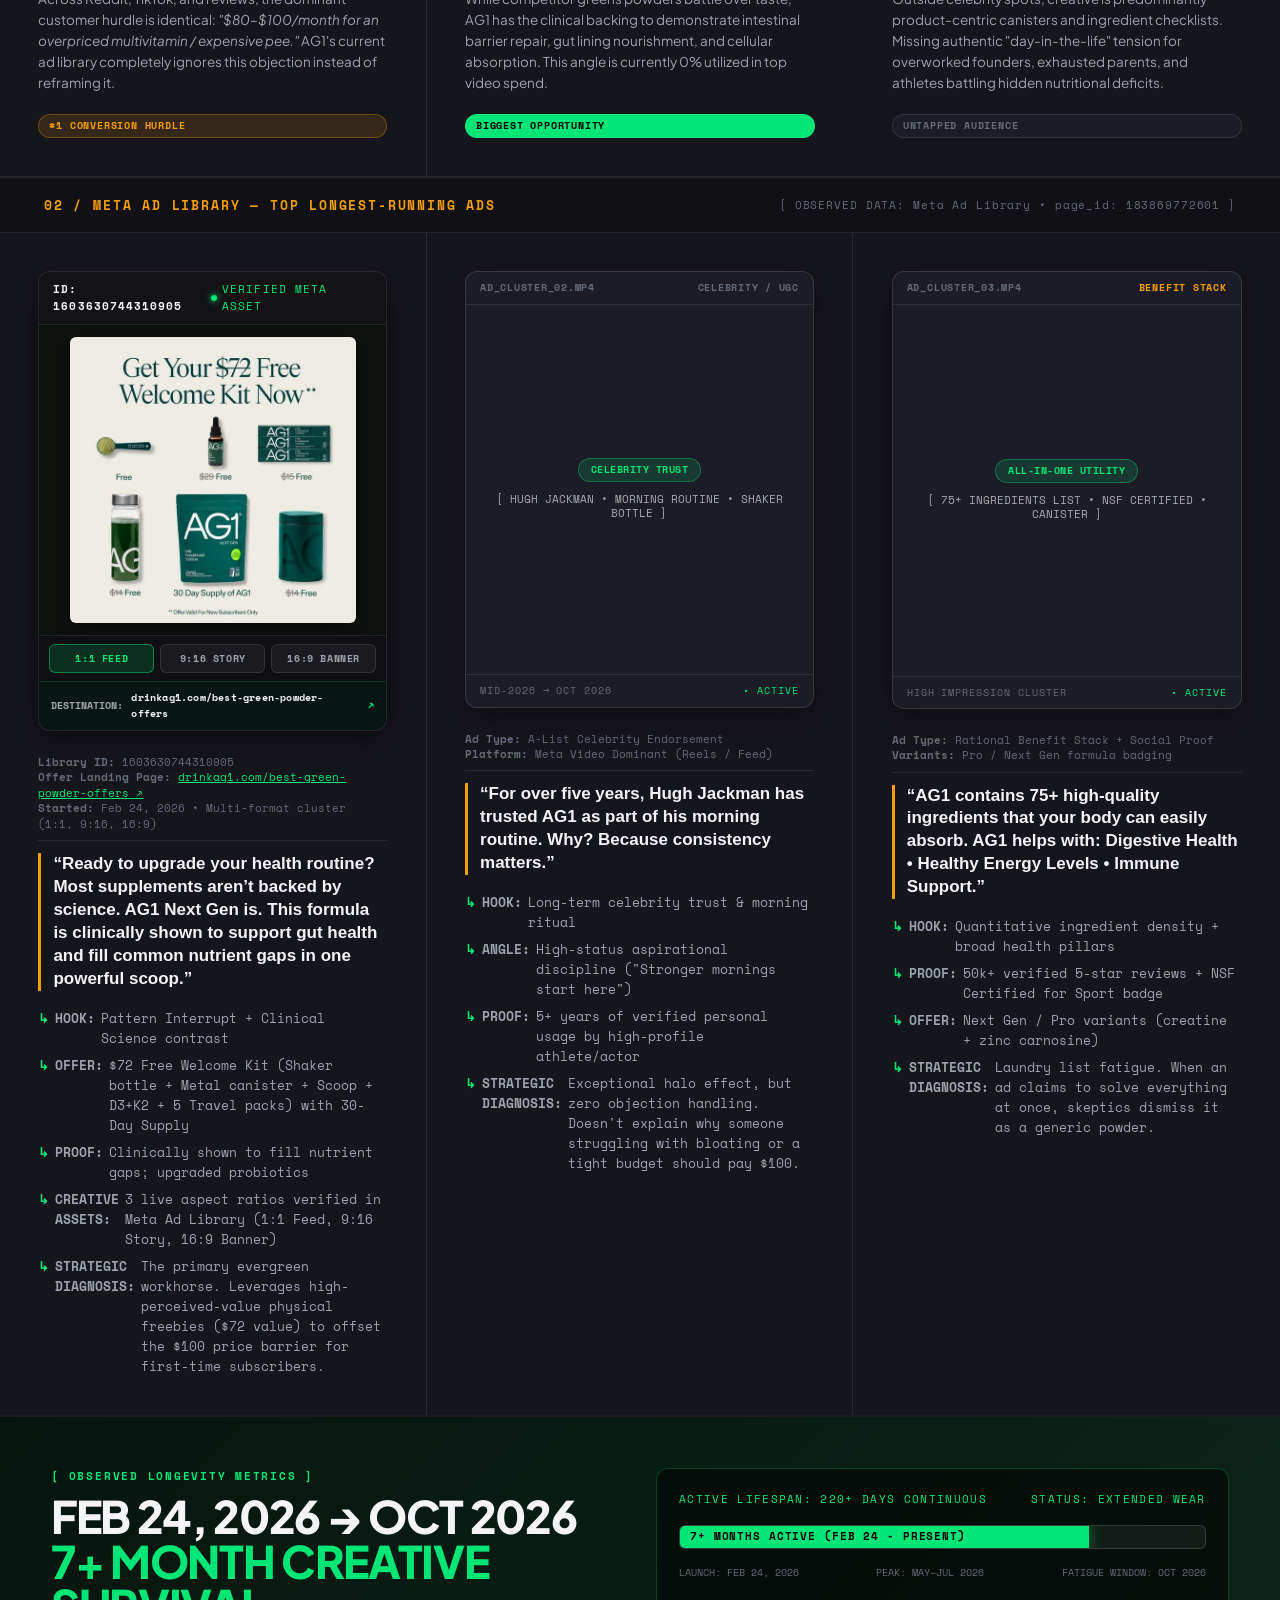
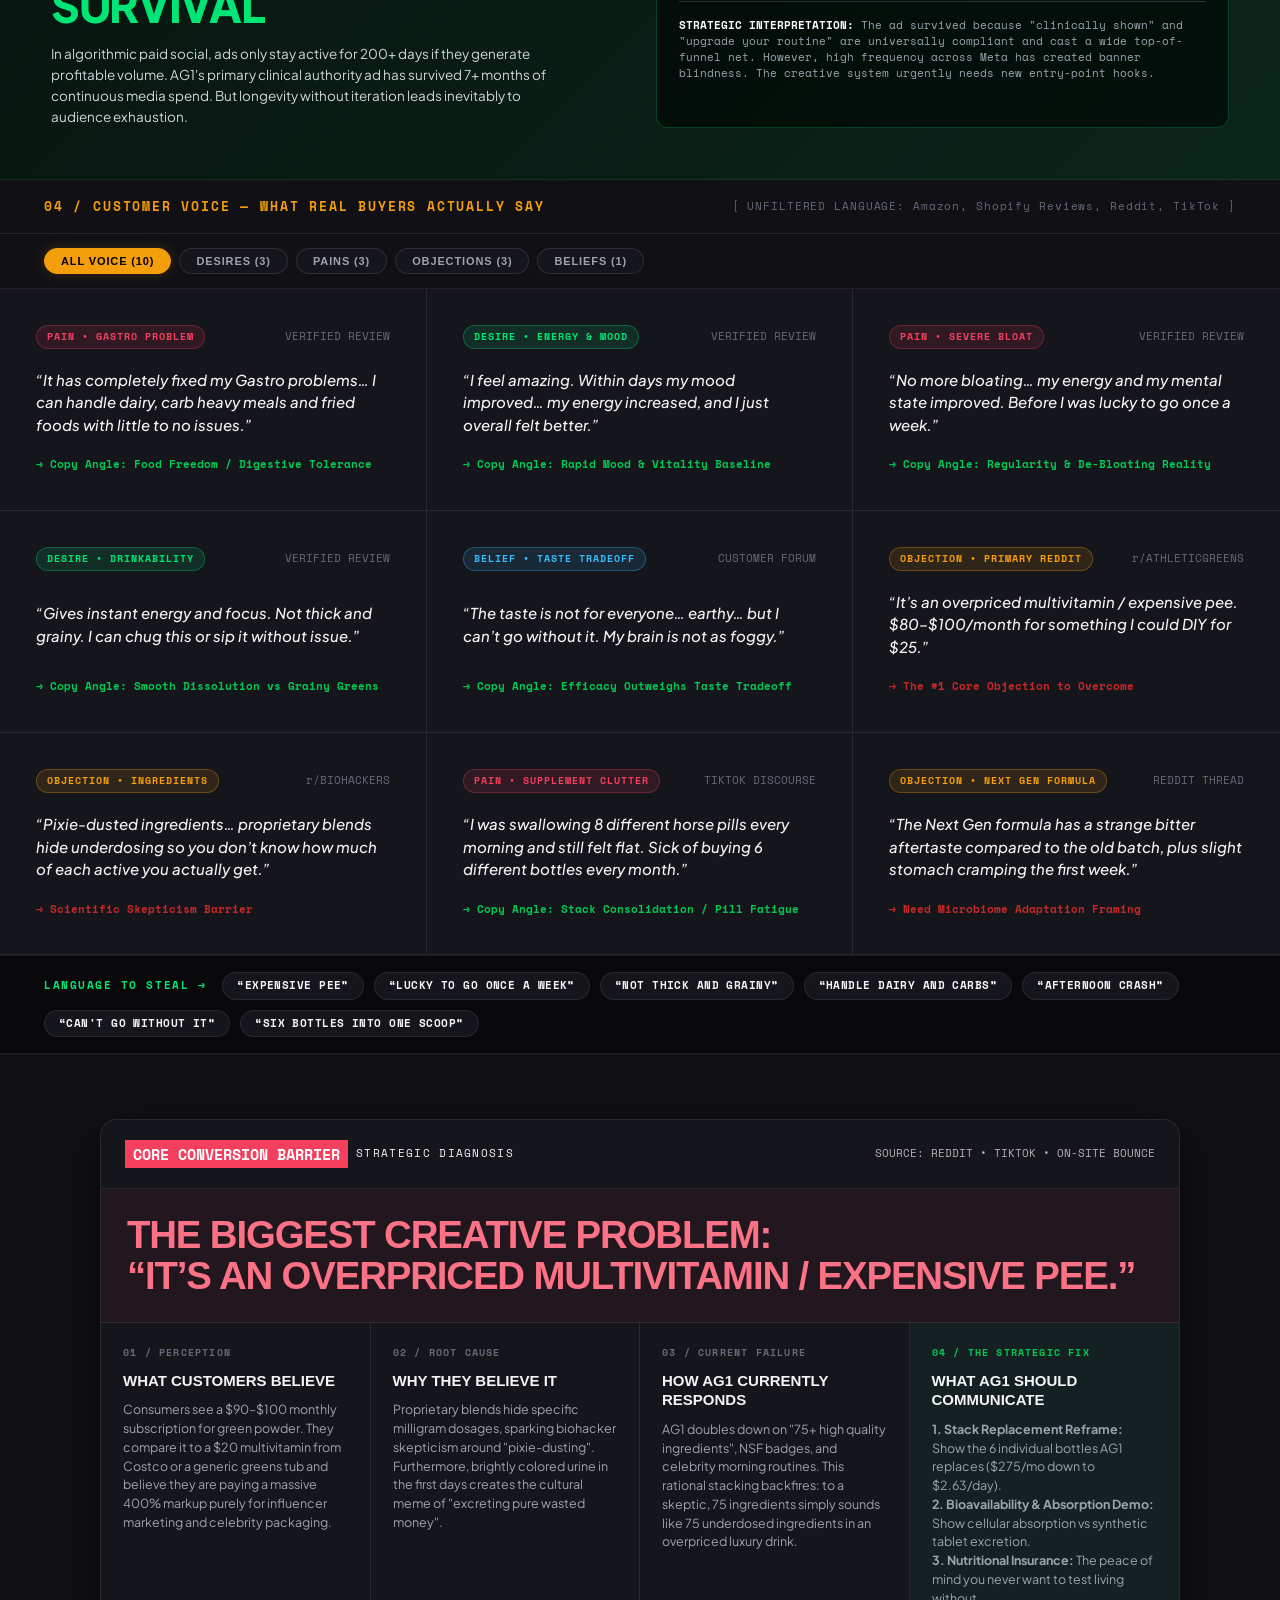
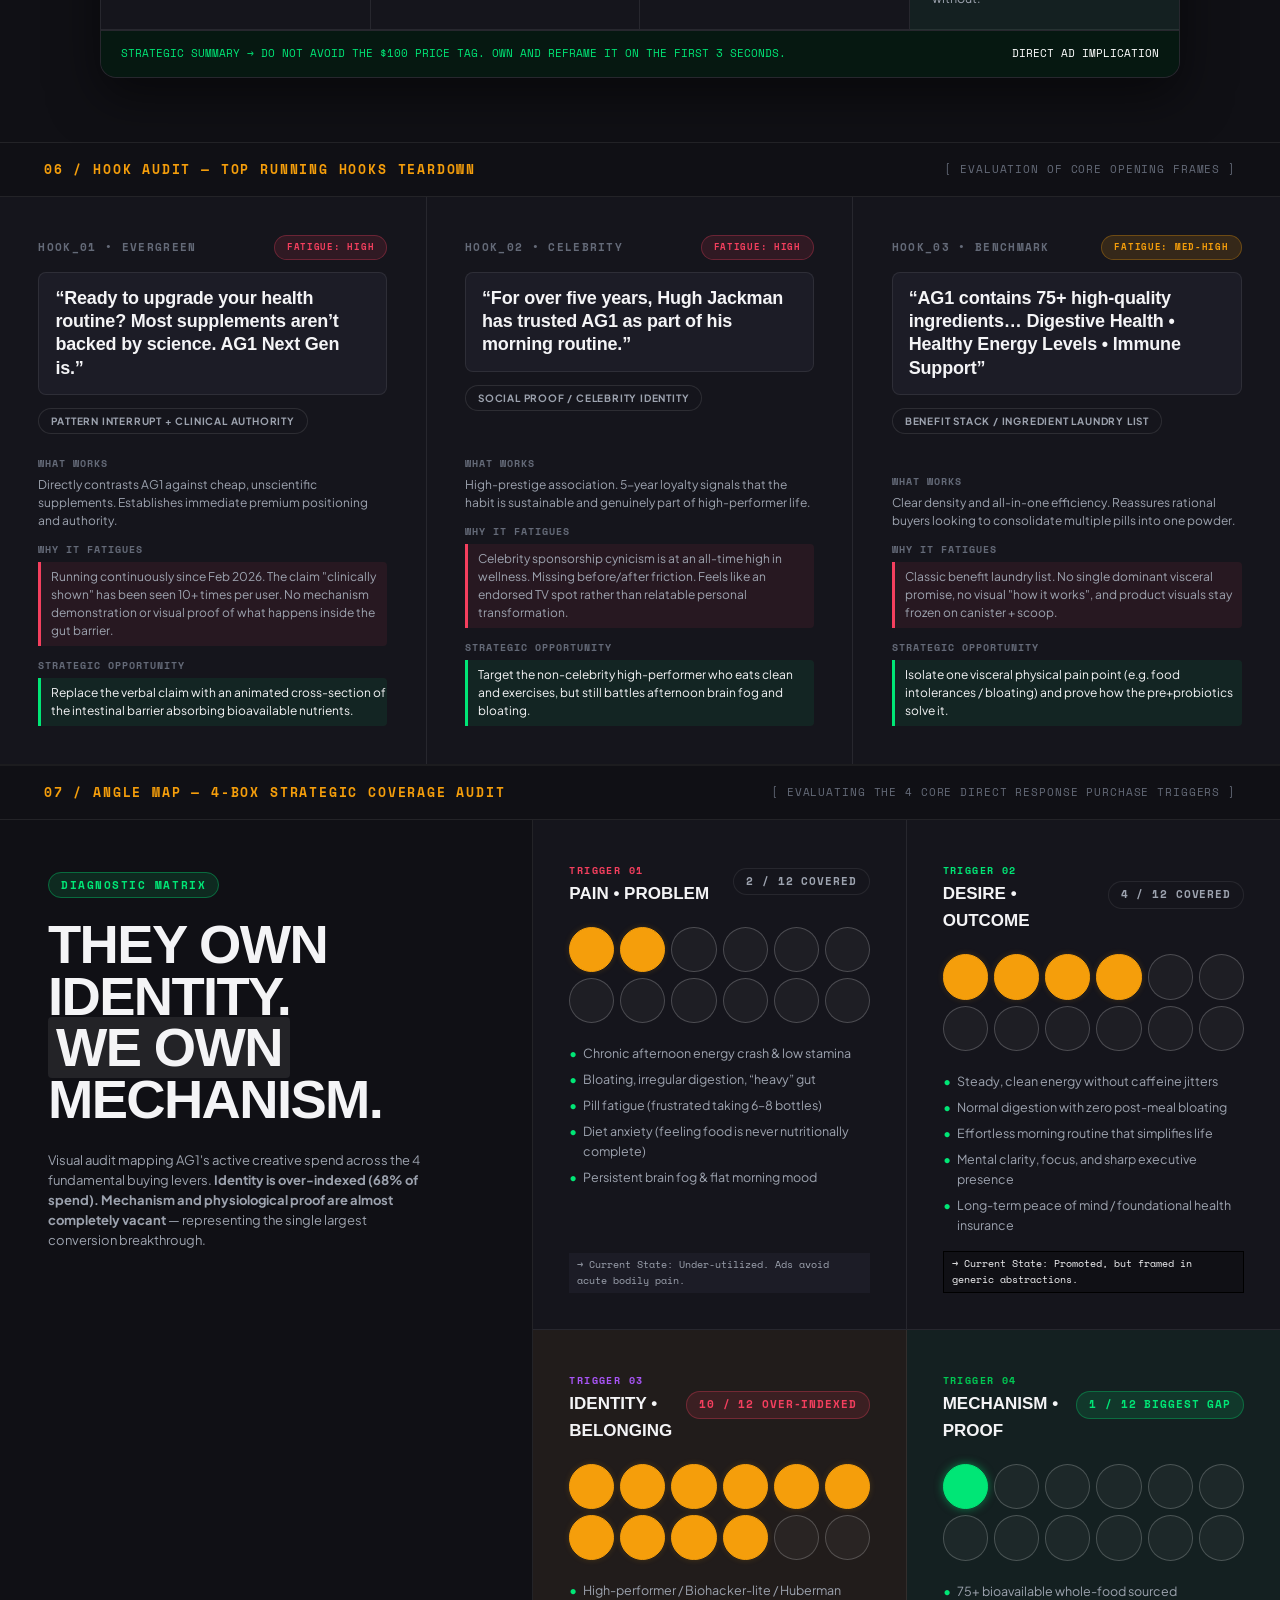
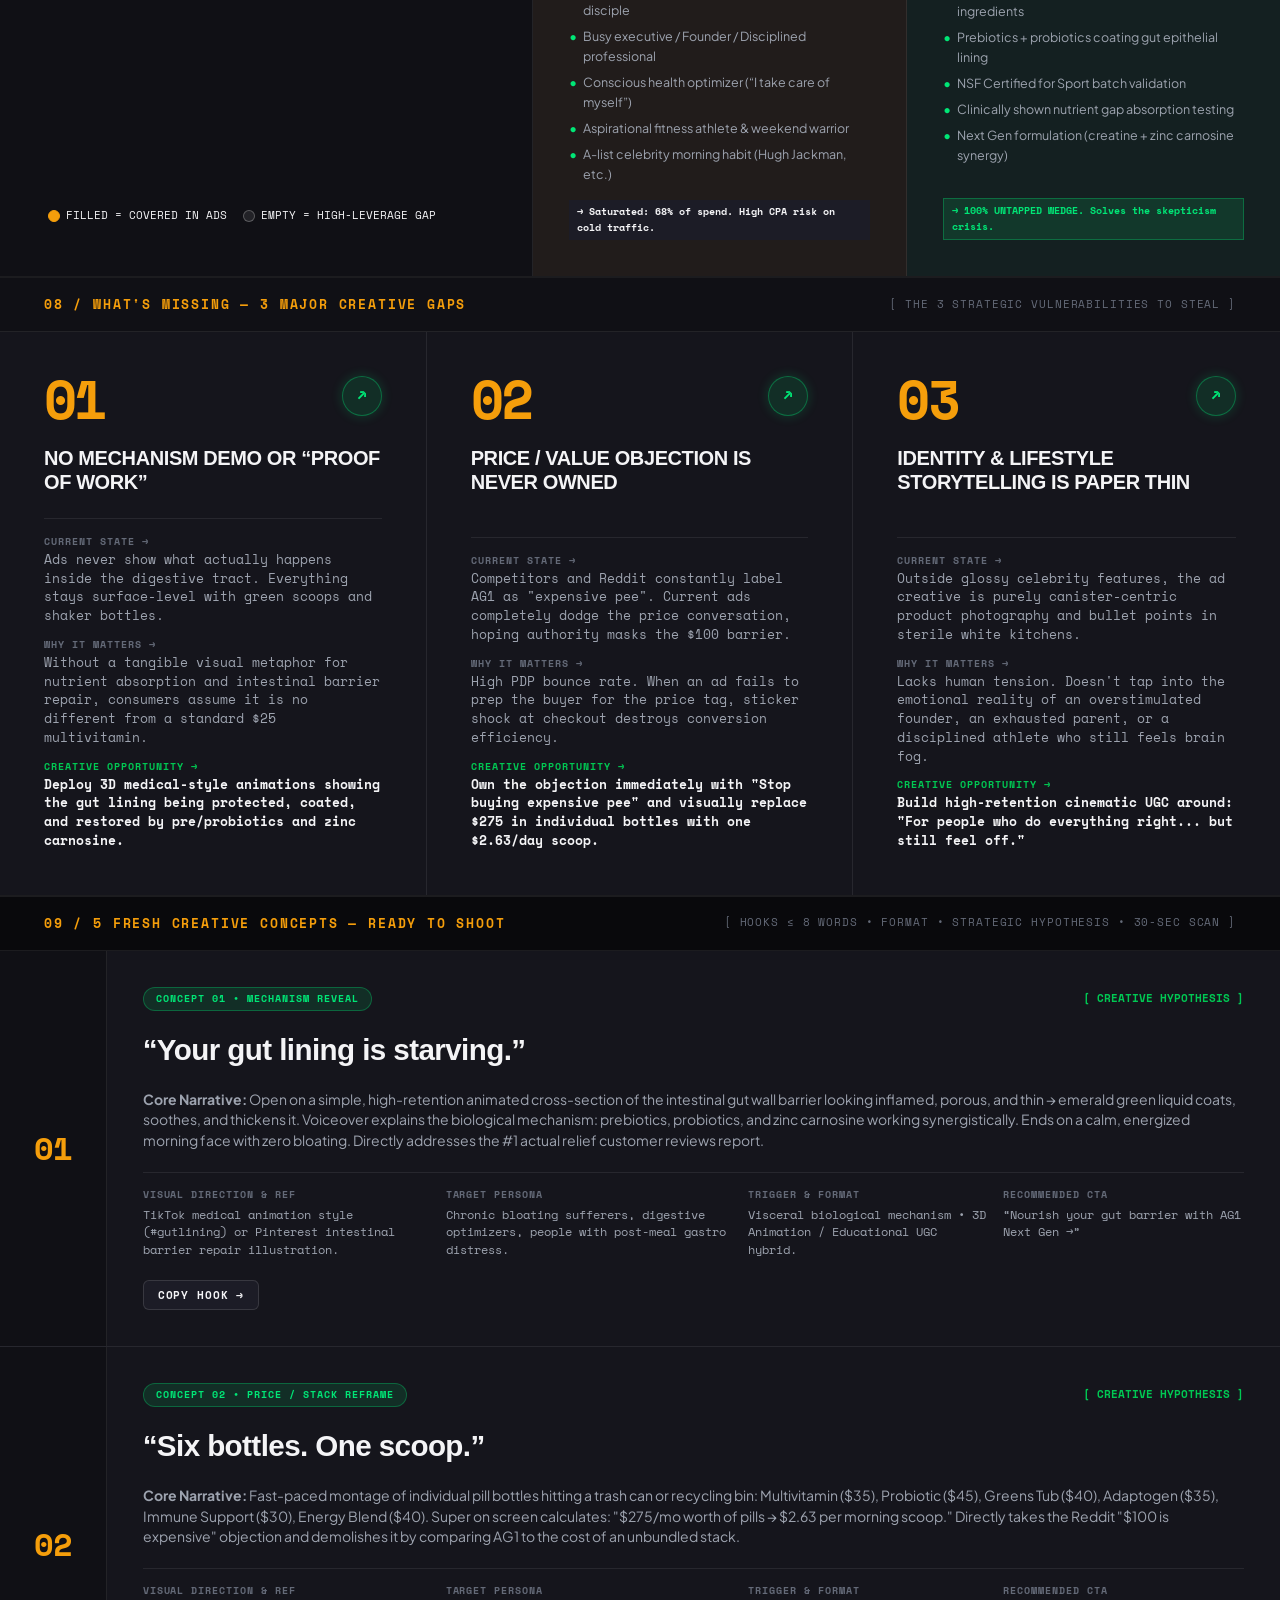
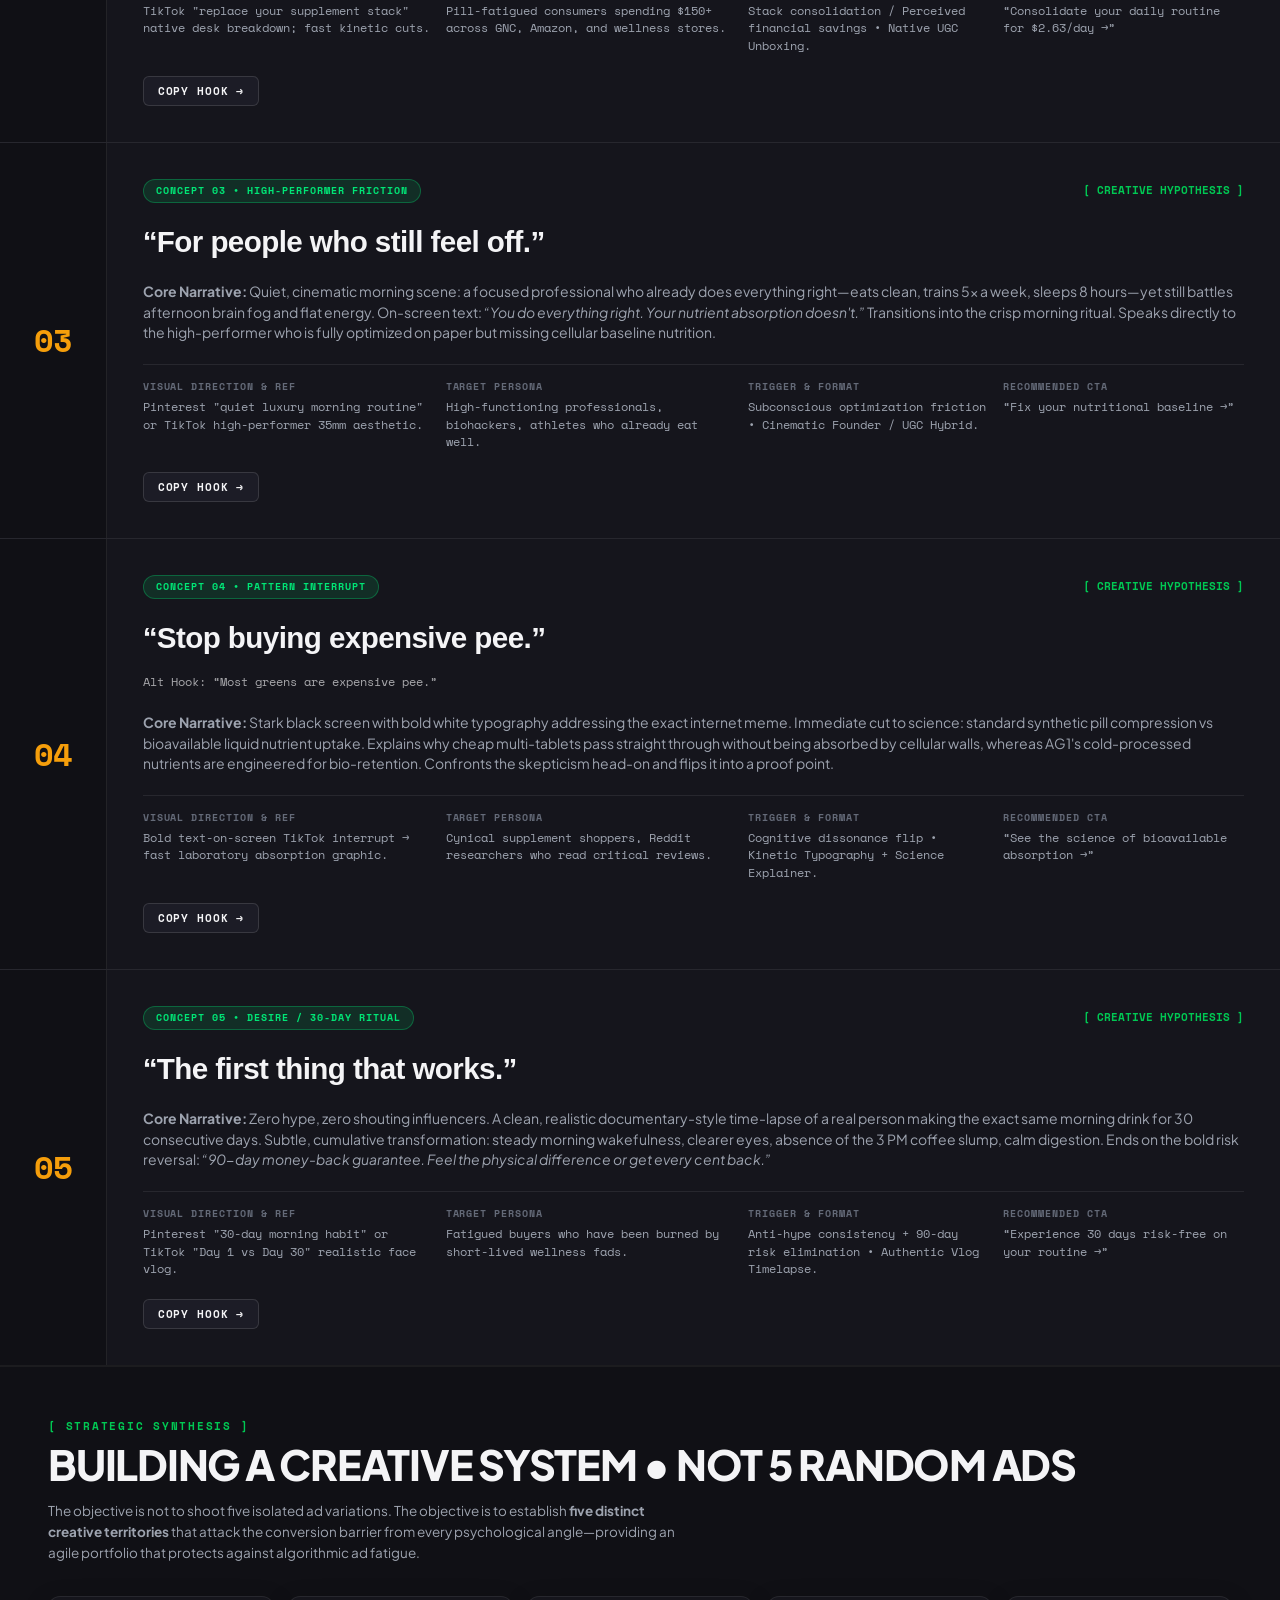
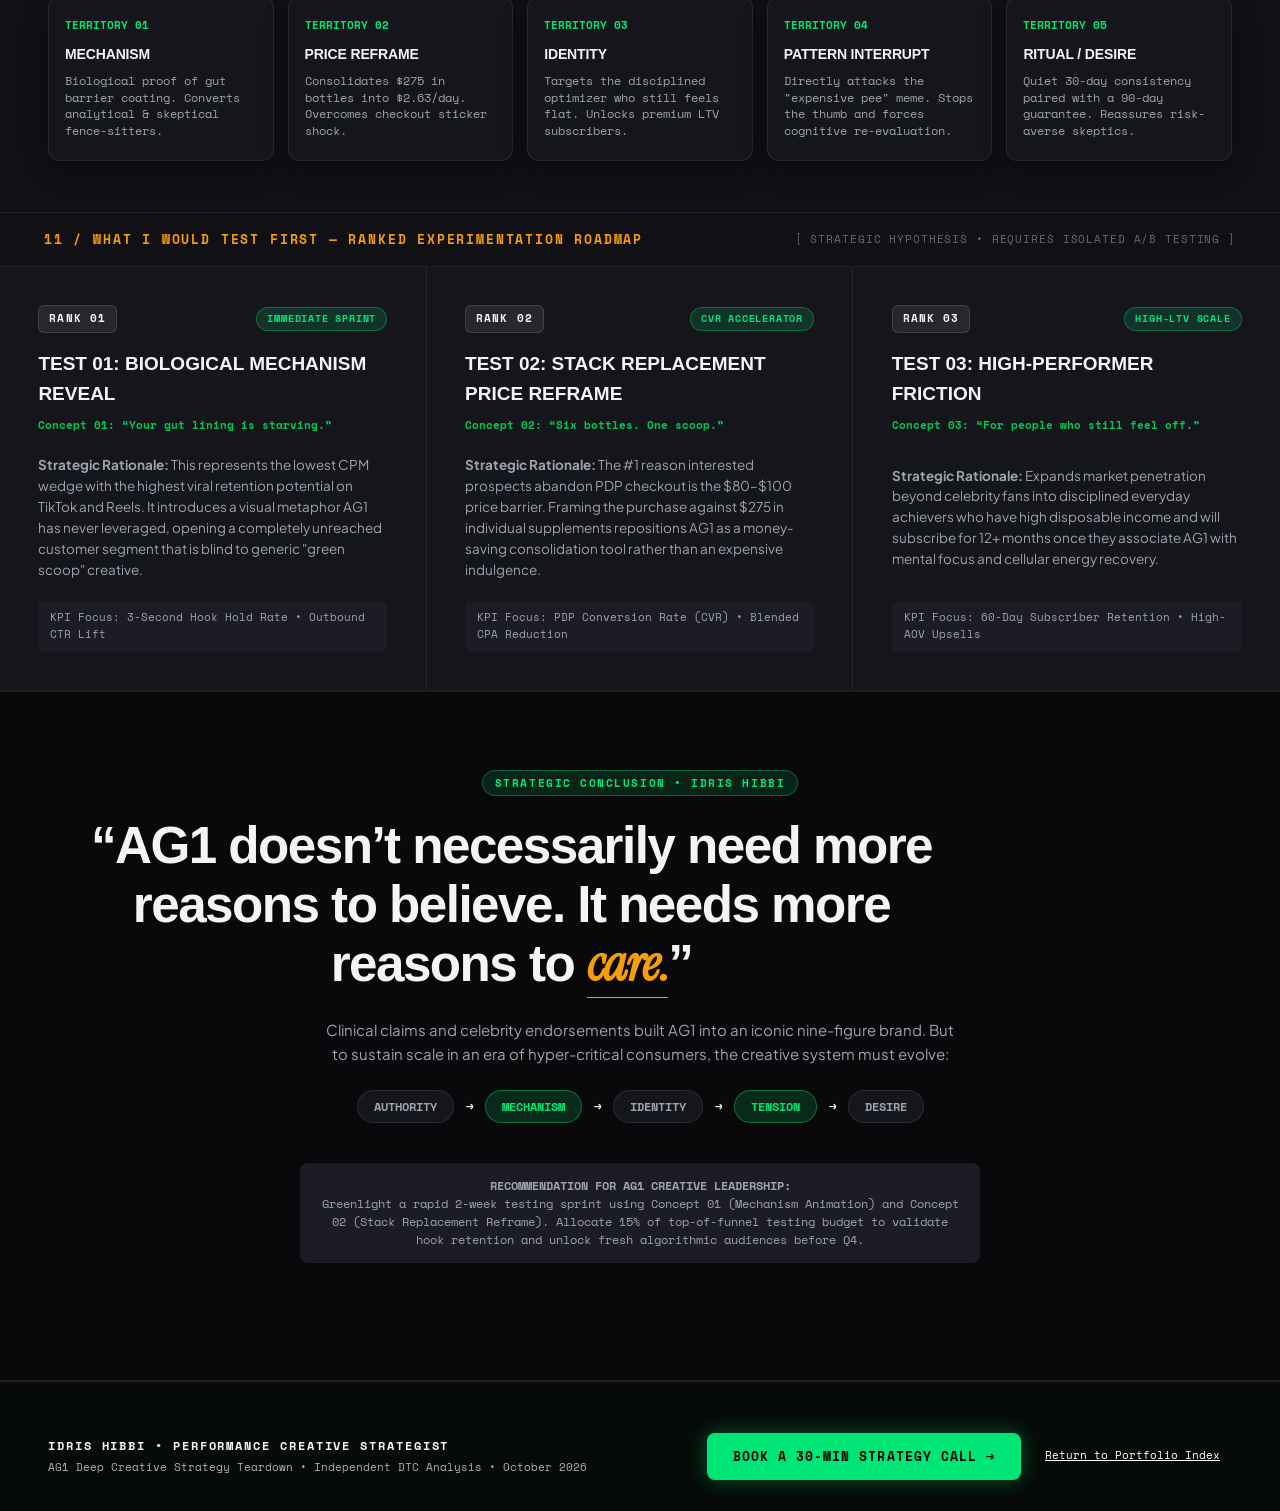
==== commit a579c2ed: "feat: add verified Meta Ad Library photos and multi-format viewer for Ad 1603630744310905" ====
--- a/teardowns/ag1/index.html
+++ b/teardowns/ag1/index.html
@@ -813,6 +813,102 @@
       }
     }
 
+    /* Ad Creative Showcase for Verified Meta Creatives */
+    .ad-creative-showcase {
+      border: 1px solid rgba(255, 255, 255, 0.12);
+      border-radius: 12px;
+      background: #09090d;
+      overflow: hidden;
+      margin-bottom: 1.5rem;
+      box-shadow: 0 10px 28px rgba(0, 0, 0, 0.45);
+      display: flex;
+      flex-direction: column;
+    }
+
+    .ad-creative-header {
+      display: flex;
+      justify-content: space-between;
+      align-items: center;
+      padding: 9px 14px;
+      background: rgba(255, 255, 255, 0.04);
+      border-bottom: 1px solid rgba(255, 255, 255, 0.08);
+      font-size: 10.5px;
+      letter-spacing: 0.1em;
+    }
+
+    .ad-creative-stage {
+      position: relative;
+      width: 100%;
+      height: 310px;
+      background: #0e120f;
+      display: flex;
+      align-items: center;
+      justify-content: center;
+      overflow: hidden;
+      padding: 12px;
+    }
+
+    .ad-creative-img {
+      max-width: 100%;
+      max-height: 100%;
+      object-fit: contain;
+      border-radius: 6px;
+      box-shadow: 0 8px 24px rgba(0, 0, 0, 0.6);
+      transition: opacity 0.2s ease, transform 0.2s ease;
+    }
+
+    .ad-format-nav {
+      display: grid;
+      grid-template-columns: repeat(3, 1fr);
+      gap: 6px;
+      padding: 8px 10px;
+      background: rgba(16, 16, 21, 0.85);
+      border-top: 1px solid rgba(255, 255, 255, 0.08);
+    }
+
+    .format-pill {
+      font-family: var(--font-mono);
+      font-size: 10px;
+      font-weight: 700;
+      letter-spacing: 0.06em;
+      padding: 6px 4px;
+      border: 1px solid rgba(255, 255, 255, 0.1);
+      border-radius: 6px;
+      background: rgba(255, 255, 255, 0.05);
+      color: var(--text-secondary);
+      cursor: pointer;
+      text-align: center;
+      transition: all 0.2s ease;
+      white-space: nowrap;
+    }
+
+    .format-pill.active,
+    .format-pill:hover {
+      background: rgba(0, 230, 118, 0.15);
+      border-color: rgba(0, 230, 118, 0.45);
+      color: var(--ag1-emerald);
+    }
+
+    .ad-destination-link {
+      display: flex;
+      align-items: center;
+      justify-content: space-between;
+      gap: 8px;
+      padding: 8px 12px;
+      background: rgba(0, 230, 118, 0.06);
+      border-top: 1px solid rgba(0, 230, 118, 0.15);
+      font-size: 10px;
+      font-weight: 600;
+      color: var(--text-primary);
+      text-decoration: none;
+      transition: all 0.2s ease;
+    }
+
+    .ad-destination-link:hover {
+      background: rgba(0, 230, 118, 0.12);
+      color: var(--ag1-emerald);
+    }
+
     .ad-visual-mock {
       border: 1px solid rgba(255, 255, 255, 0.12);
       border-radius: 12px;
@@ -2230,27 +2326,48 @@
       
       <!-- Ad 01 -->
       <article class="ad-card">
-        <div class="ad-visual-mock">
-          <div class="mock-topbar mono">
-            <span>AD_CLUSTER_01.MP4</span>
-            <span style="color:var(--ag1-emerald-dark);">5 ACTIVE VERSIONS</span>
-          </div>
-          <div class="mock-center-visual">
-            <span class="mock-type-tag mono">CLINICAL AUTHORITY</span>
-            <div class="mono" style="font-size:11px;opacity:0.65;line-height:1.3;">
-              [ KITCHEN POUR &bull; SCOOP VISUAL &bull; "CLINICALLY SHOWN" BADGE ]
-            </div>
-          </div>
-          <div class="mock-footer-strip mono">
-            <span>LONGEVITY: 7+ MONTHS</span>
-            <span style="color:var(--ag1-emerald);">&bull; ACTIVE</span>
-          </div>
+        
+        <!-- Verified Meta Creative Showcase (3 Formats) -->
+        <div class="ad-creative-showcase">
+          <div class="ad-creative-header mono">
+            <span style="font-weight:700;">ID: 1603630744310905</span>
+            <span style="color:var(--ag1-emerald);display:inline-flex;align-items:center;gap:5px;">
+              <span style="width:6px;height:6px;border-radius:50%;background:var(--ag1-emerald);display:inline-block;box-shadow:0 0 6px var(--ag1-emerald);"></span>
+              <span>VERIFIED META ASSET</span>
+            </span>
+          </div>
+
+          <!-- Creative Stage (Live Image Preview) -->
+          <div class="ad-creative-stage">
+            <img id="ad1MainImage" class="ad-creative-img" src="/assets/ag1-ad-1603630744310905-1x1.jpg" alt="AG1 Ad 1603630744310905 - Free Welcome Kit Offer ($72 Value)" loading="eager" />
+          </div>
+
+          <!-- Format Switcher: 1:1 Feed / 9:16 Story / 16:9 Banner -->
+          <div class="ad-format-nav mono" role="tablist" aria-label="Select creative aspect ratio">
+            <button type="button" class="format-pill active" data-src="/assets/ag1-ad-1603630744310905-1x1.jpg" role="tab" aria-selected="true" title="Square Feed Creative (1:1)">
+              <span>1:1 FEED</span>
+            </button>
+            <button type="button" class="format-pill" data-src="/assets/ag1-ad-1603630744310905-9x16.jpg" role="tab" aria-selected="false" title="Vertical Story & Reel Creative (9:16)">
+              <span>9:16 STORY</span>
+            </button>
+            <button type="button" class="format-pill" data-src="/assets/ag1-ad-1603630744310905-16x9.jpg" role="tab" aria-selected="false" title="Landscape Display Banner (16:9)">
+              <span>16:9 BANNER</span>
+            </button>
+          </div>
+
+          <!-- Live Destination URL -->
+          <a href="https://drinkag1.com/best-green-powder-offers" target="_blank" rel="noopener noreferrer" class="ad-destination-link mono" title="Open audited offer landing page">
+            <span style="opacity:0.65;">DESTINATION:</span>
+            <span style="letter-spacing:0.02em;">drinkag1.com/best-green-powder-offers</span>
+            <span style="color:var(--ag1-emerald);font-weight:700;">&nearr;</span>
+          </a>
         </div>
 
         <div class="ad-info-stack">
           <div class="ad-meta-id-strip mono">
             <strong>Library ID:</strong> 1603630744310905<br>
-            <strong>Started:</strong> Feb 24, 2026 &bull; Multi-version cluster
+            <strong>Offer Landing Page:</strong> <a href="https://drinkag1.com/best-green-powder-offers" target="_blank" rel="noopener noreferrer" style="color:var(--ag1-emerald);text-decoration:underline;">drinkag1.com/best-green-powder-offers &nearr;</a><br>
+            <strong>Started:</strong> Feb 24, 2026 &bull; Multi-format cluster (1:1, 9:16, 16:9)
           </div>
 
           <blockquote class="ad-hook-quote">
@@ -2259,9 +2376,10 @@
 
           <ul class="ad-attributes-list mono">
             <li><strong>HOOK:</strong> Pattern Interrupt + Clinical Science contrast</li>
-            <li><strong>OFFER:</strong> One scoop a day + Free Welcome Kit + Travel packs</li>
+            <li><strong>OFFER:</strong> $72 Free Welcome Kit (Shaker bottle + Metal canister + Scoop + D3+K2 + 5 Travel packs) with 30-Day Supply</li>
             <li><strong>PROOF:</strong> Clinically shown to fill nutrient gaps; upgraded probiotics</li>
-            <li><strong>STRATEGIC DIAGNOSIS:</strong> The primary evergreen workhorse. Reliable foundation, but suffers from acute visual fatigue.</li>
+            <li><strong>CREATIVE ASSETS:</strong> 3 live aspect ratios verified in Meta Ad Library (1:1 Feed, 9:16 Story, 16:9 Banner)</li>
+            <li><strong>STRATEGIC DIAGNOSIS:</strong> The primary evergreen workhorse. Leverages high-perceived-value physical freebies ($72 value) to offset the $100 price barrier for first-time subscribers.</li>
           </ul>
         </div>
       </article>
@@ -3578,6 +3696,26 @@
         });
       }
 
+      // 5. Interactive Ad Format Switcher for Ad 1603630744310905
+      const formatPills = document.querySelectorAll('.format-pill');
+      const ad1MainImage = document.getElementById('ad1MainImage');
+      if (formatPills.length > 0 && ad1MainImage) {
+        formatPills.forEach(pill => {
+          pill.addEventListener('click', () => {
+            const src = pill.getAttribute('data-src');
+            if (src) {
+              ad1MainImage.style.opacity = '0.3';
+              setTimeout(() => {
+                ad1MainImage.src = src;
+                ad1MainImage.style.opacity = '1';
+              }, 120);
+            }
+            formatPills.forEach(p => p.classList.remove('active'));
+            pill.classList.add('active');
+          });
+        });
+      }
+
       window.addEventListener('scroll', updateActiveTab, { passive: true });
       updateActiveTab();
     });
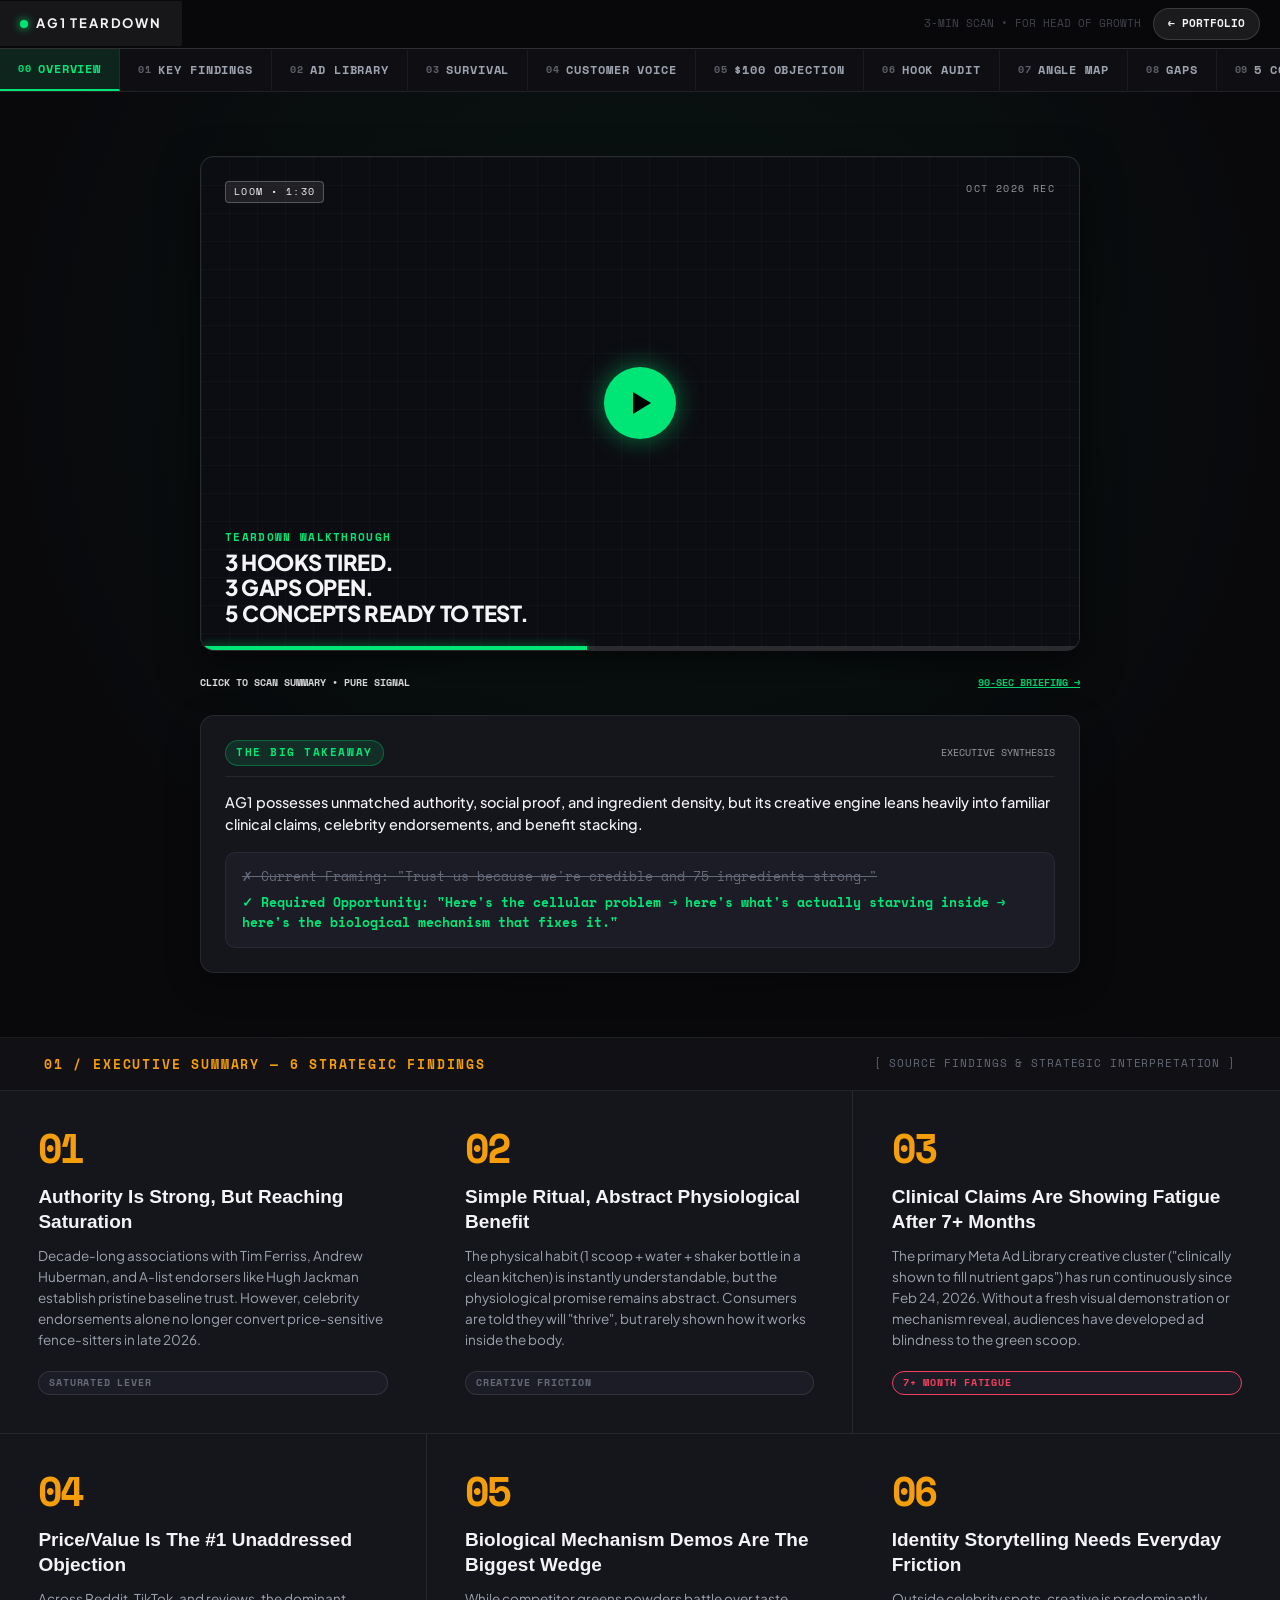
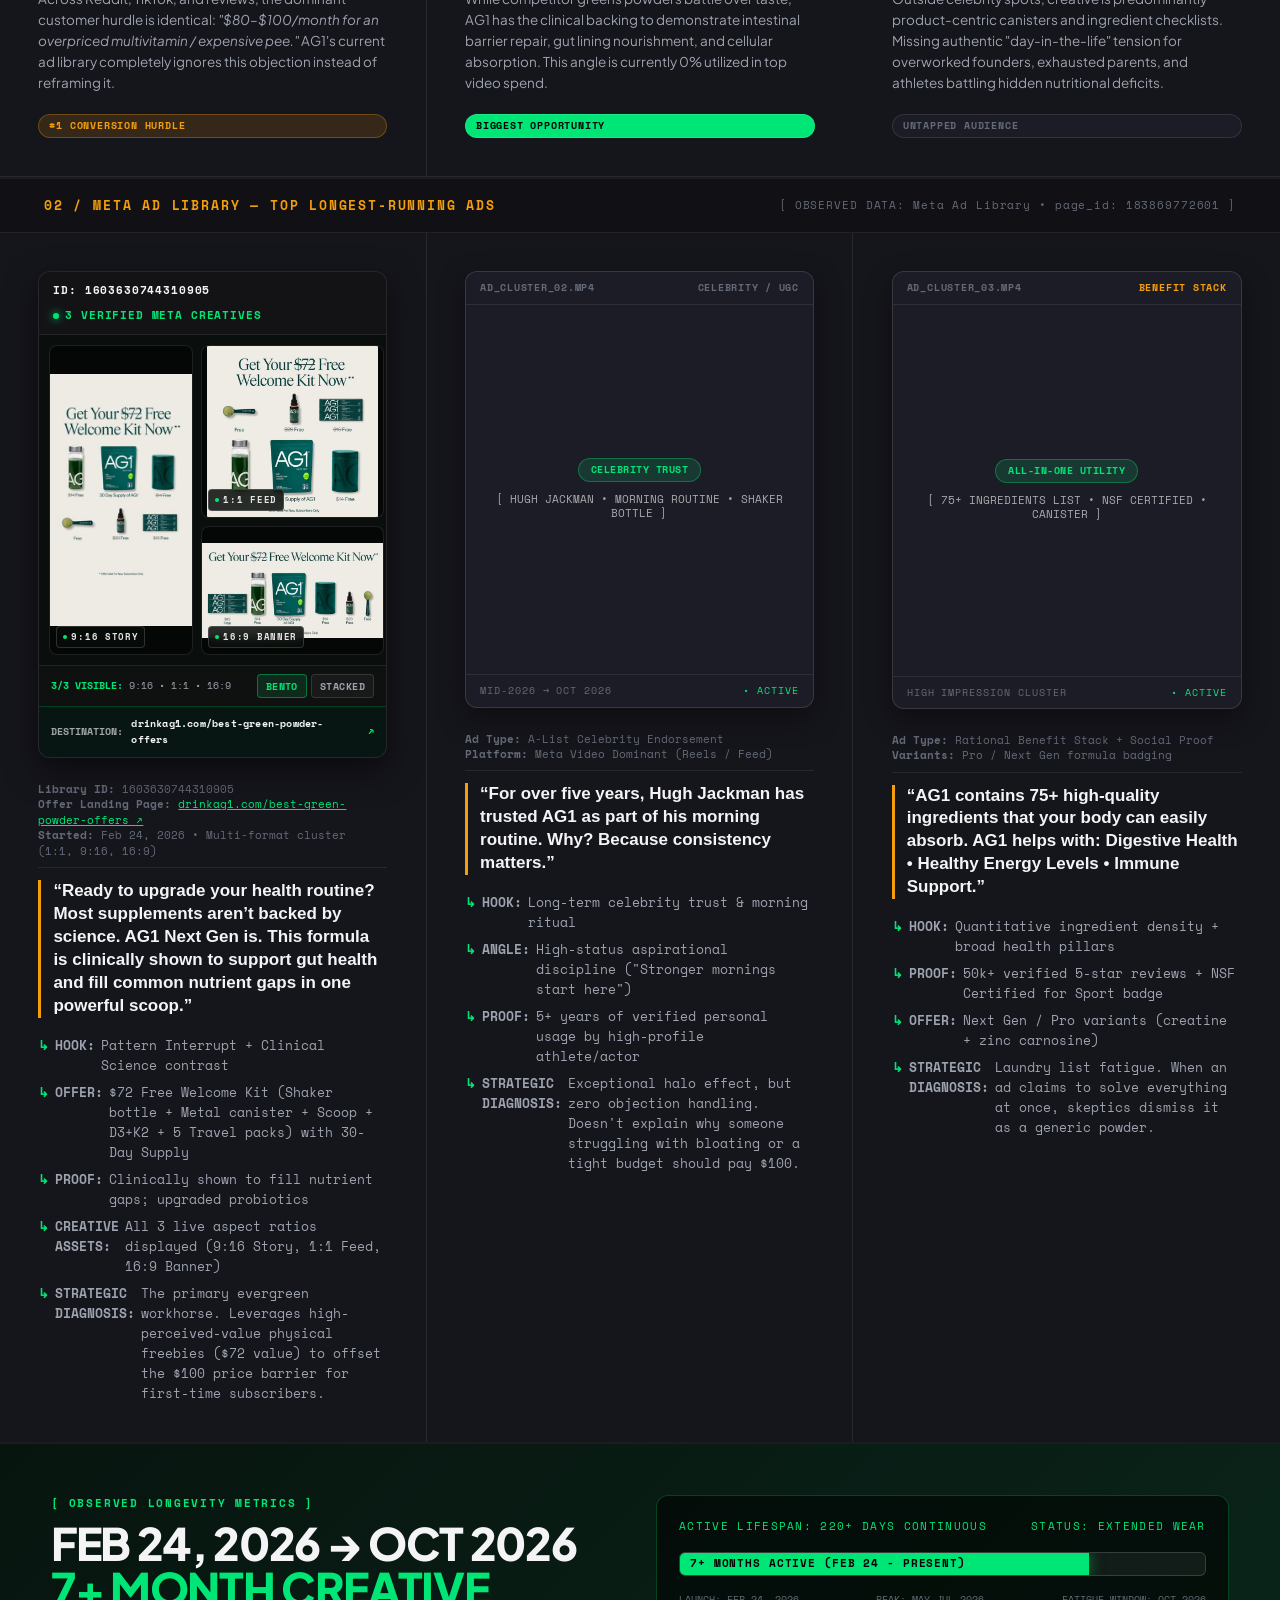
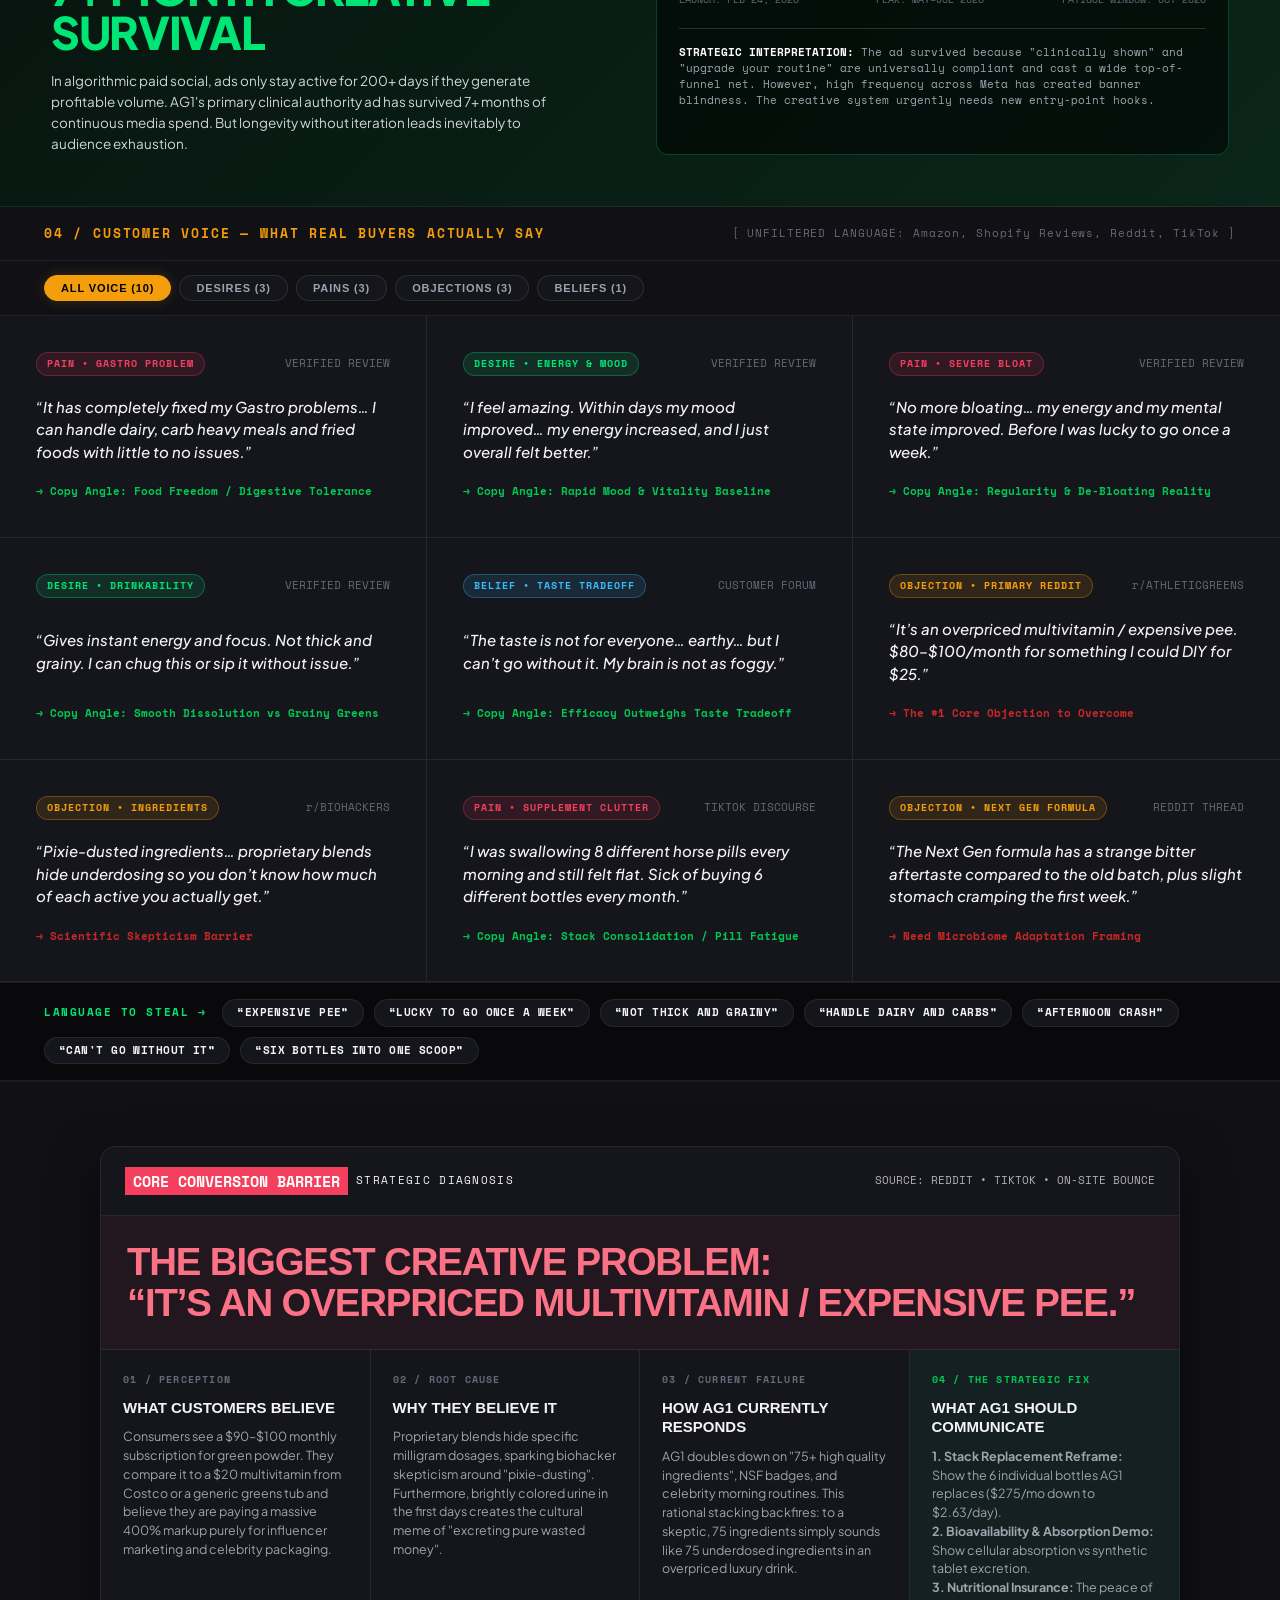
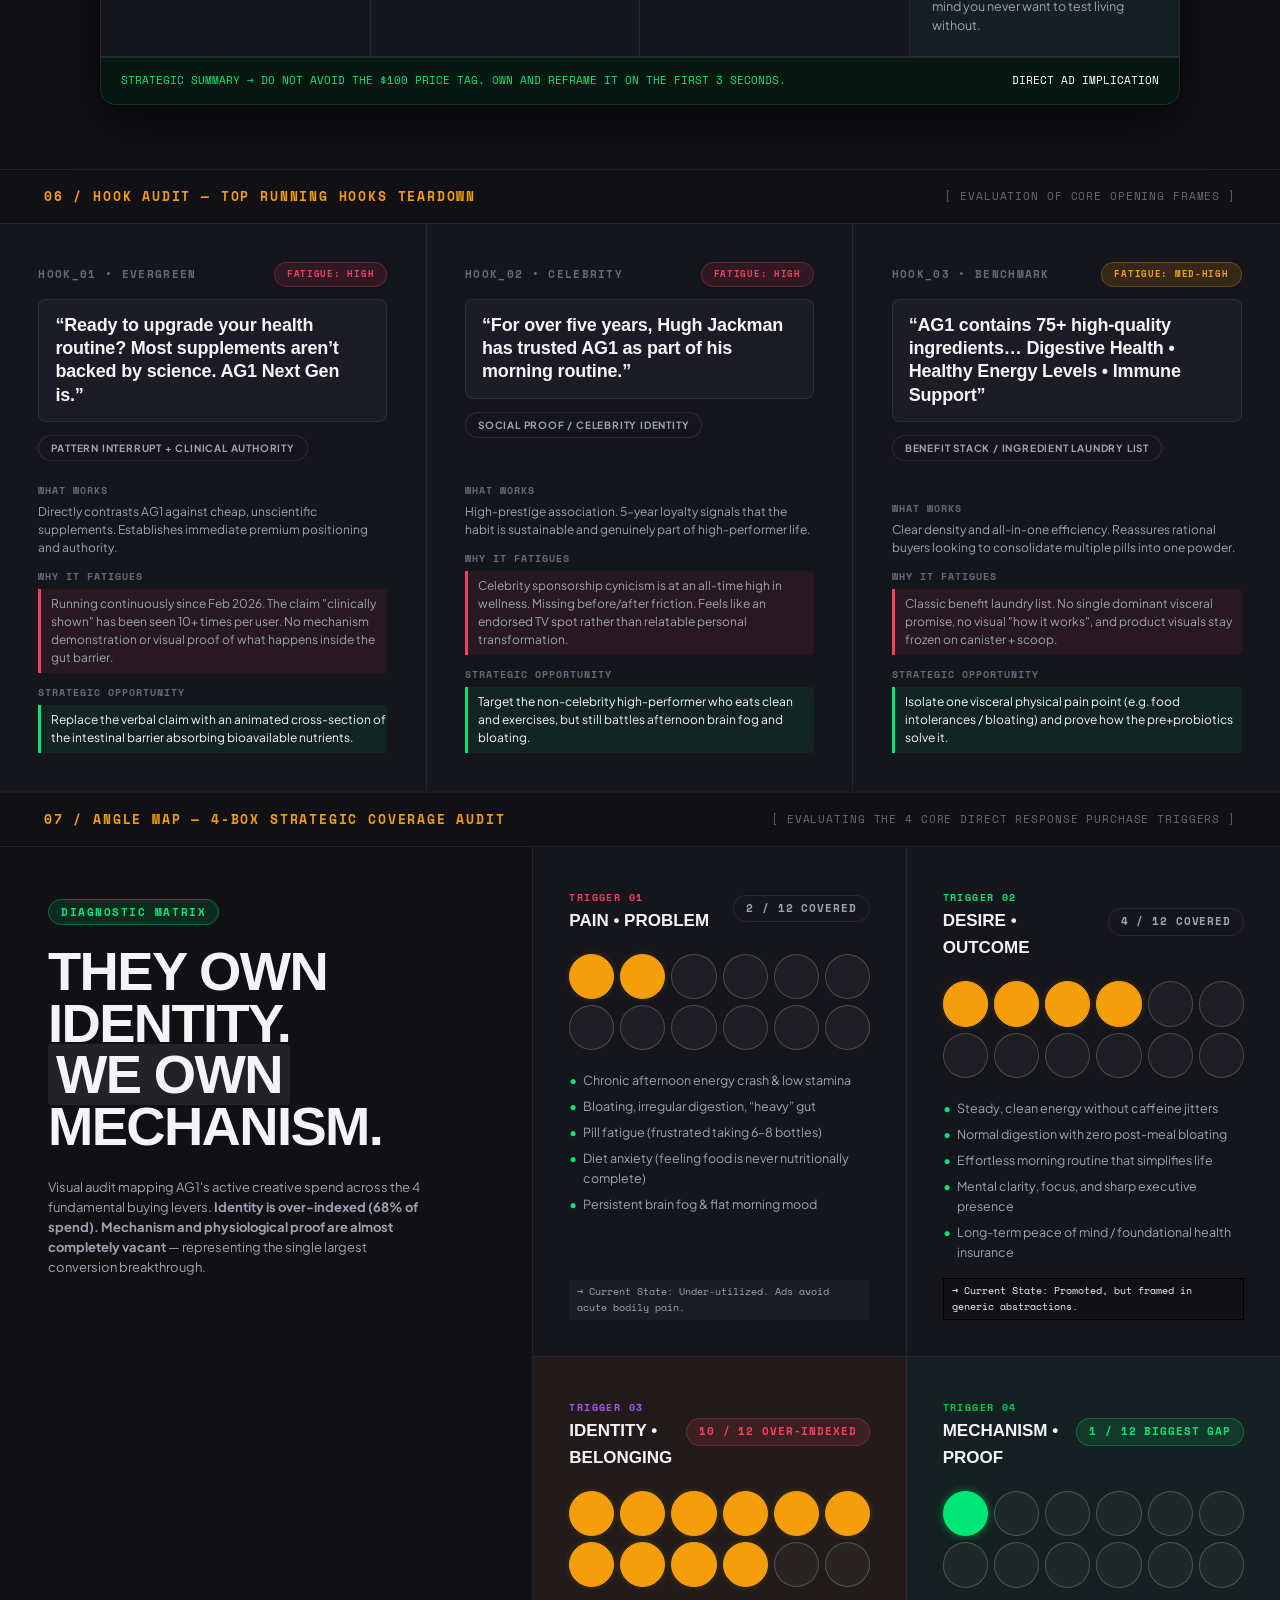
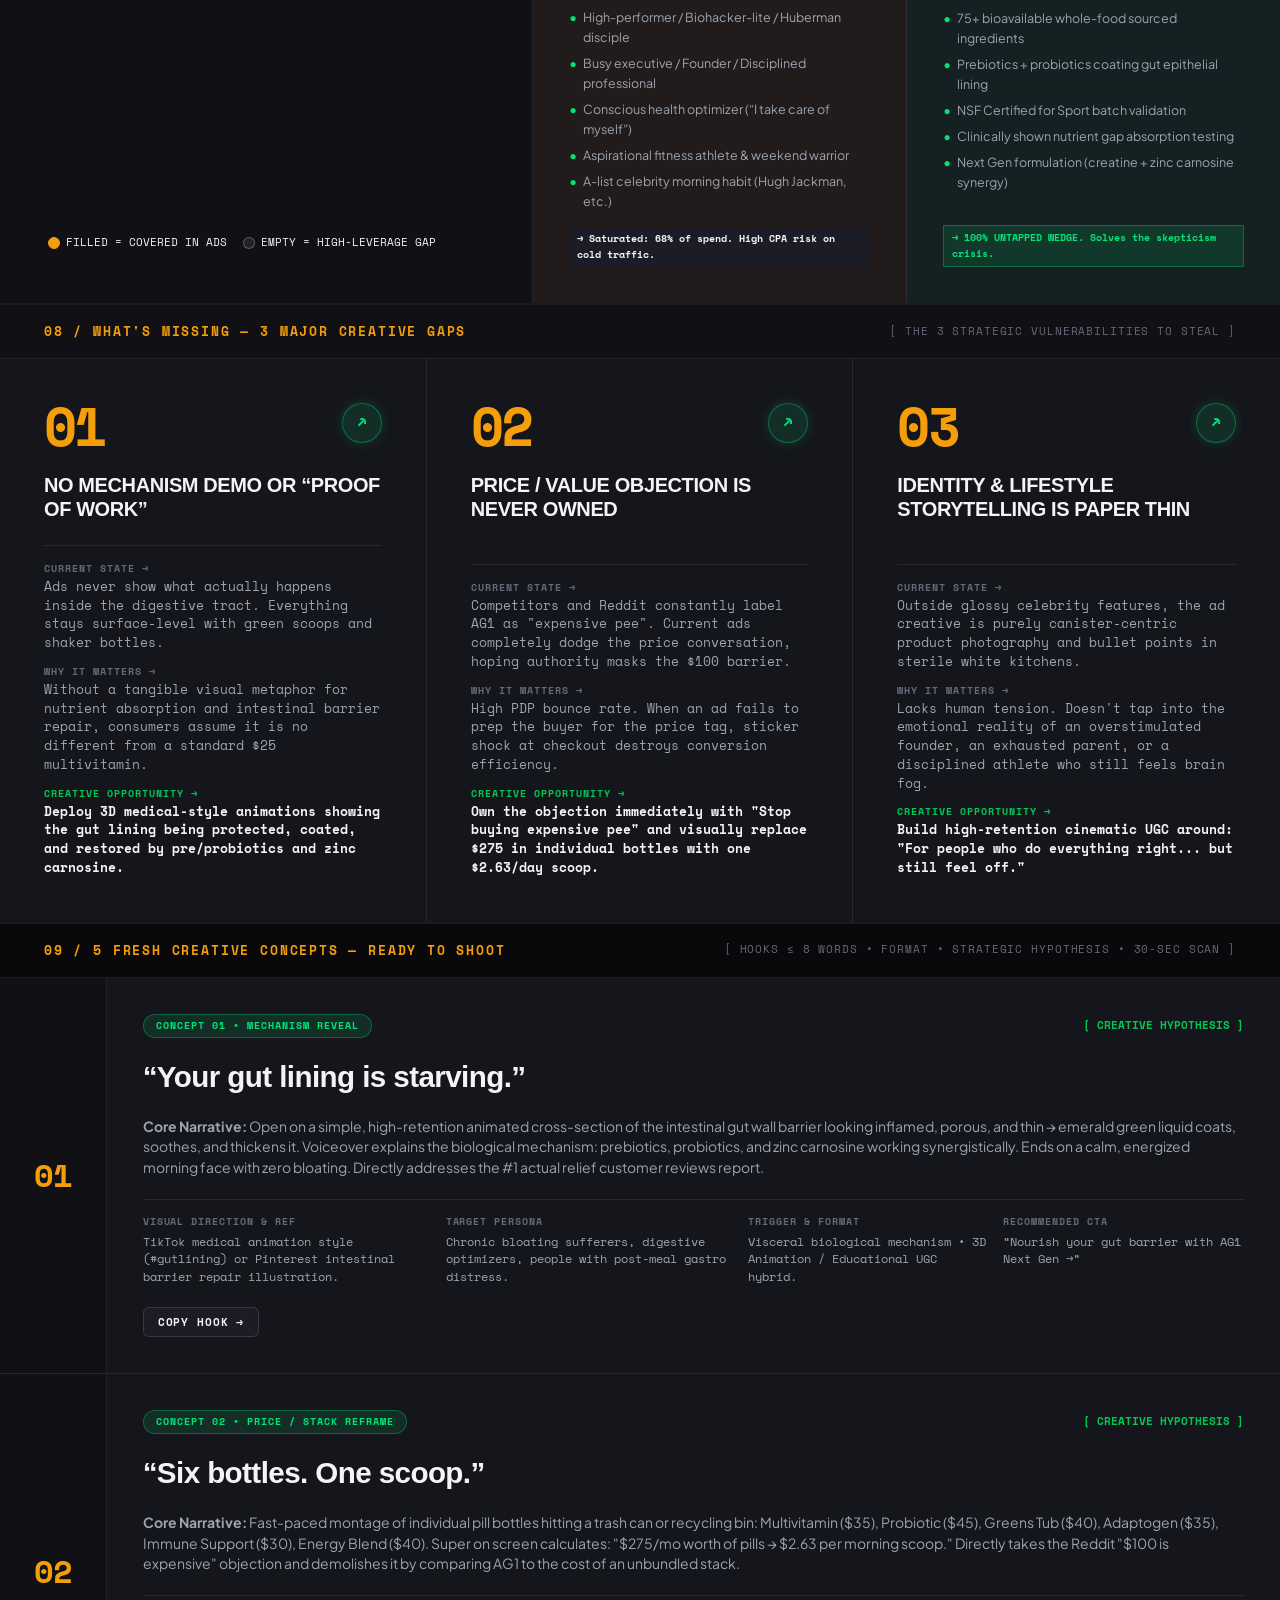
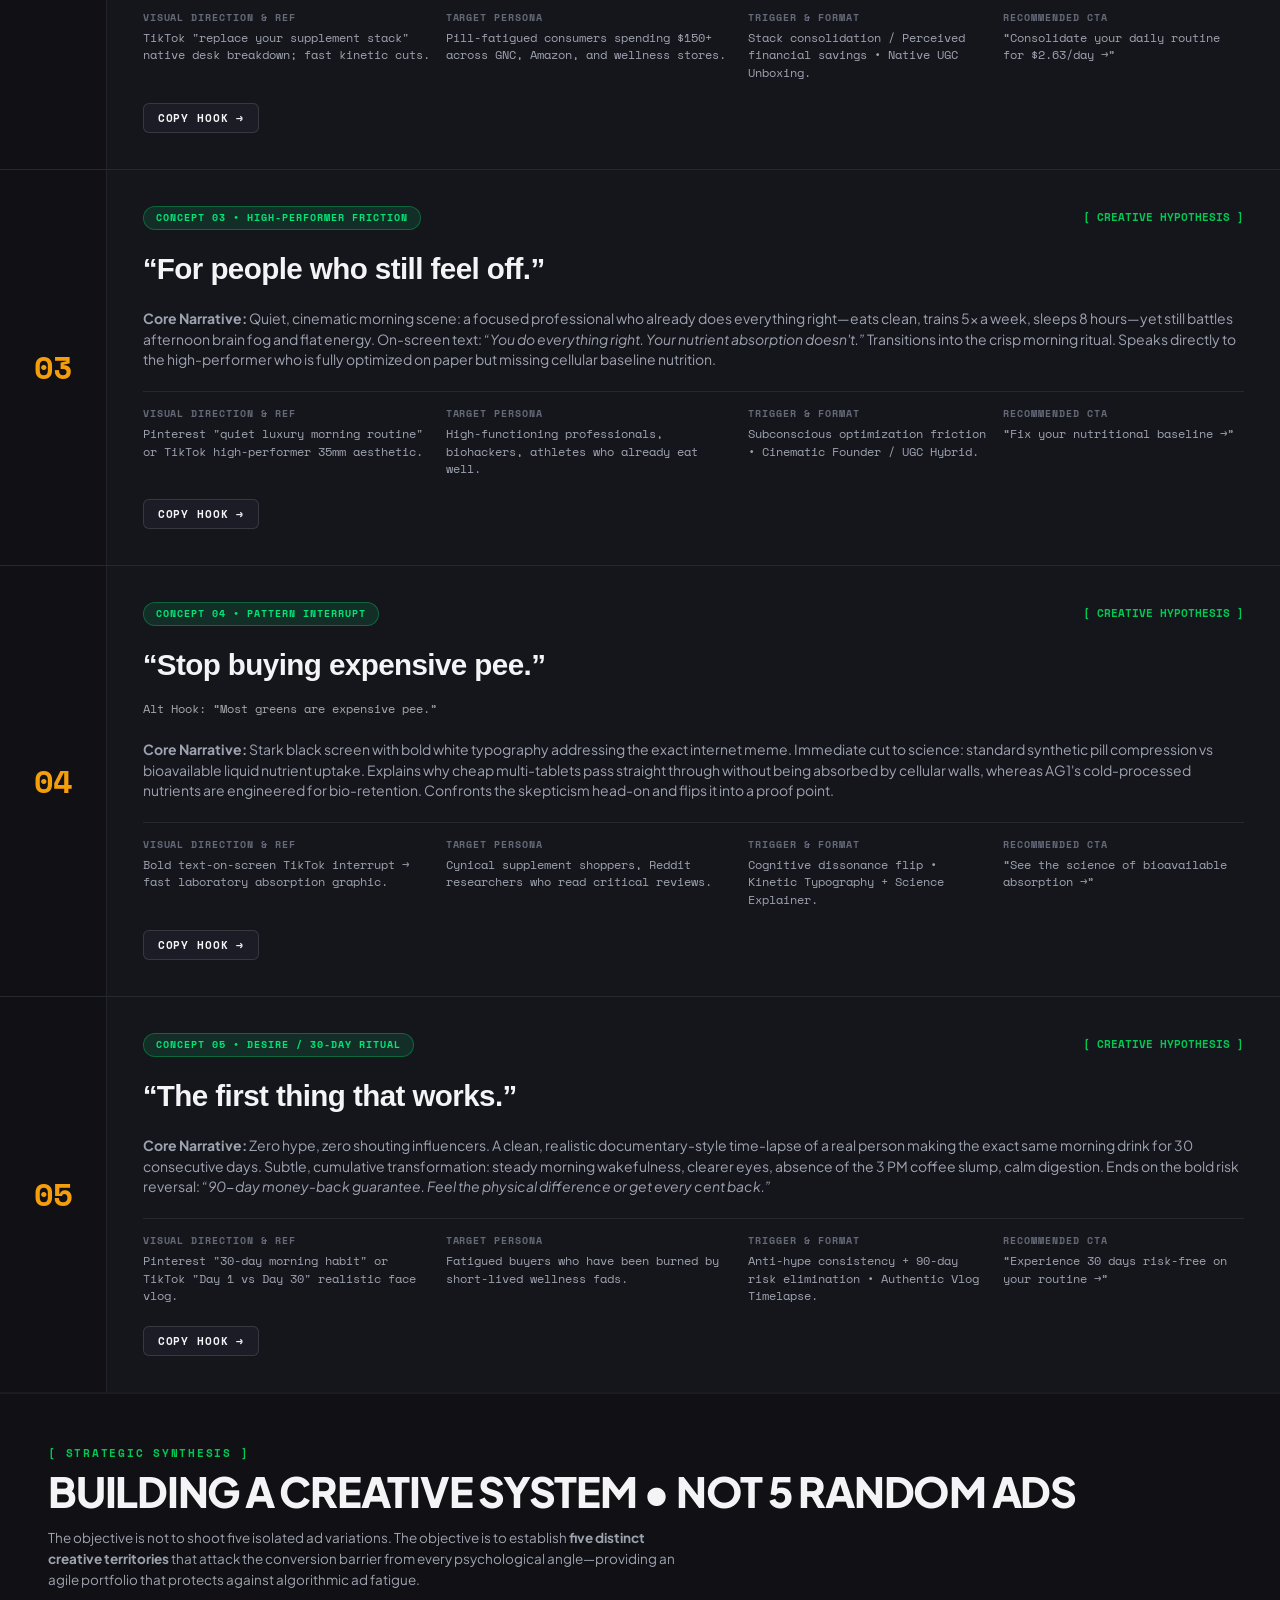
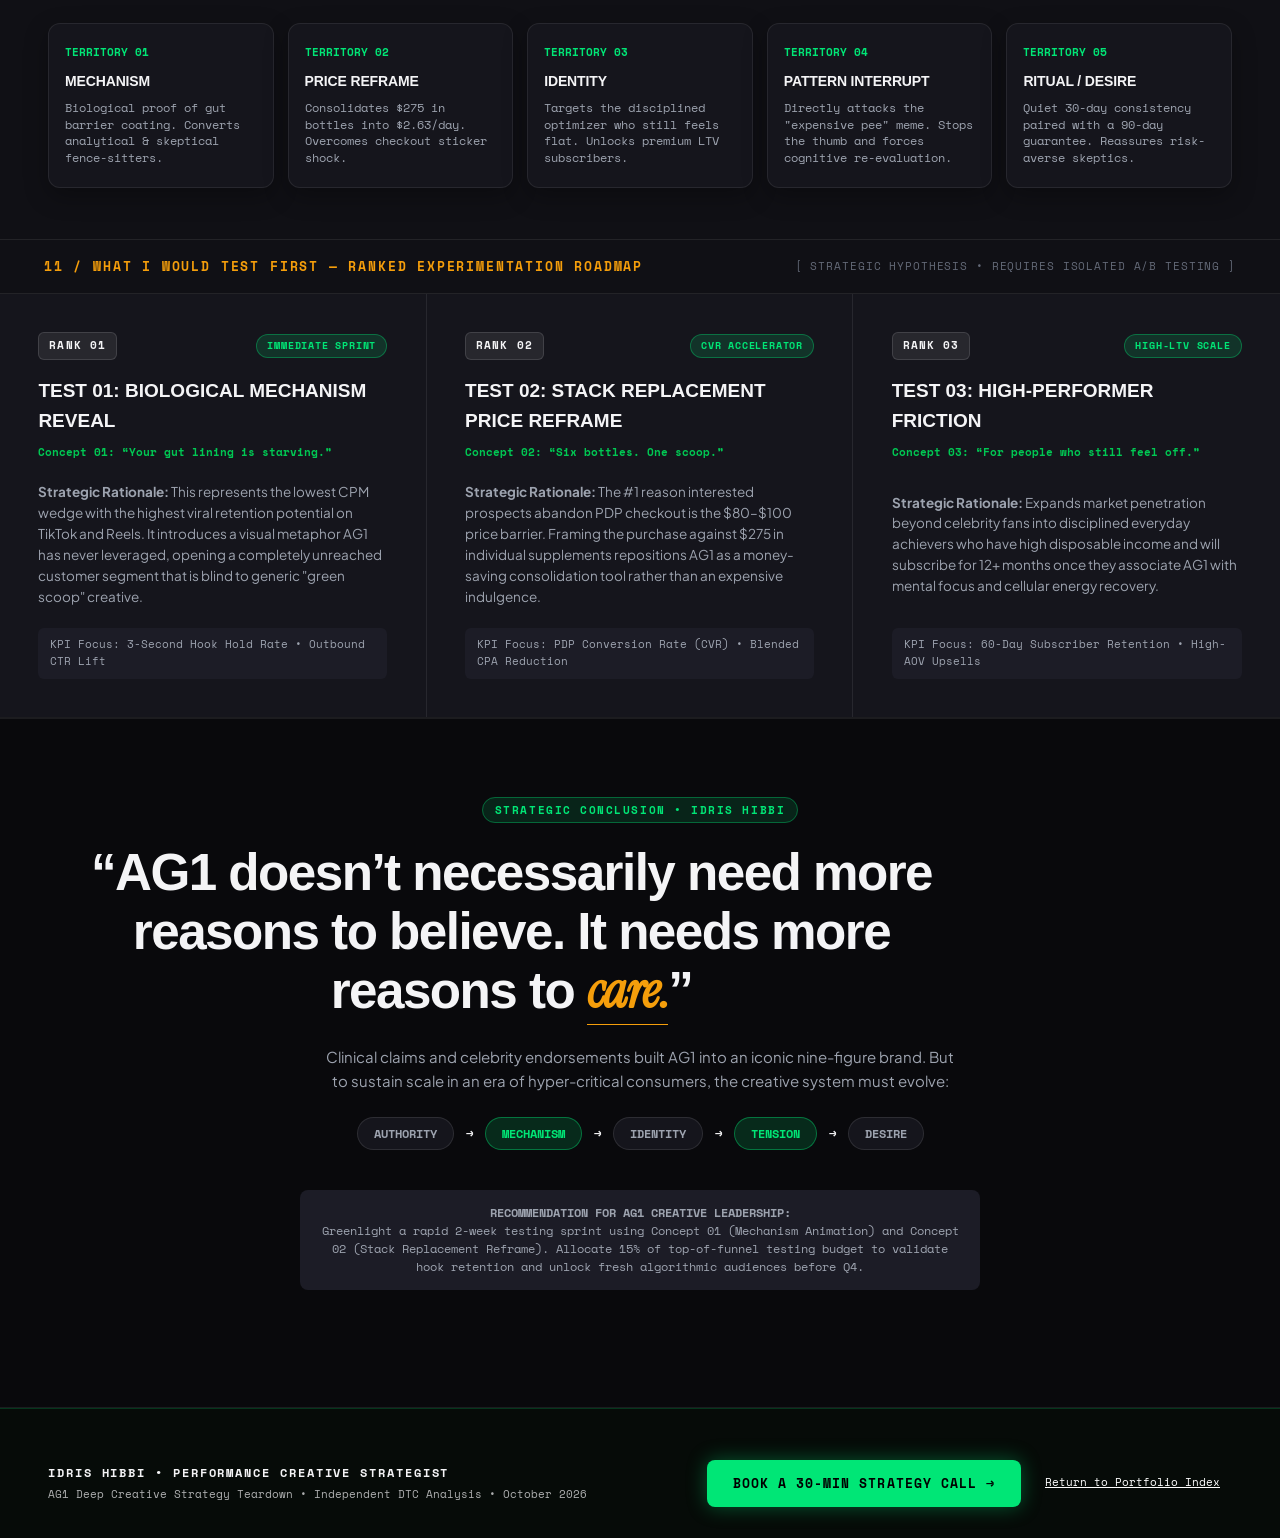
==== commit 93c0958e: "feat: display all three Meta ad creative photos simultaneously for Ad 1603630744310905" ====
--- a/teardowns/ag1/index.html
+++ b/teardowns/ag1/index.html
@@ -813,90 +813,236 @@
       }
     }
 
-    /* Ad Creative Showcase for Verified Meta Creatives */
+    /* Ad Creative Showcase for Verified Meta Creatives (All 3 Photos Displayed) */
     .ad-creative-showcase {
       border: 1px solid rgba(255, 255, 255, 0.12);
       border-radius: 12px;
       background: #09090d;
       overflow: hidden;
       margin-bottom: 1.5rem;
-      box-shadow: 0 10px 28px rgba(0, 0, 0, 0.45);
+      box-shadow: 0 12px 32px rgba(0, 0, 0, 0.5);
       display: flex;
       flex-direction: column;
+      position: relative;
     }
 
     .ad-creative-header {
       display: flex;
       justify-content: space-between;
       align-items: center;
-      padding: 9px 14px;
+      padding: 10px 14px;
       background: rgba(255, 255, 255, 0.04);
       border-bottom: 1px solid rgba(255, 255, 255, 0.08);
       font-size: 10.5px;
-      letter-spacing: 0.1em;
-    }
-
-    .ad-creative-stage {
+      letter-spacing: 0.08em;
+      flex-wrap: wrap;
+      gap: 8px;
+    }
+
+    .ad-verified-tag {
+      color: var(--ag1-emerald);
+      display: inline-flex;
+      align-items: center;
+      gap: 6px;
+      font-weight: 700;
+    }
+
+    .ad-verified-tag .pulse-dot {
+      width: 6px;
+      height: 6px;
+      border-radius: 50%;
+      background: var(--ag1-emerald);
+      box-shadow: 0 0 8px var(--ag1-emerald);
+      animation: pulseGreen 2s infinite ease-in-out;
+    }
+
+    @keyframes pulseGreen {
+      0%, 100% { opacity: 1; transform: scale(1); }
+      50% { opacity: 0.4; transform: scale(0.85); }
+    }
+
+    /* 3-Photo Bento Gallery */
+    .ad-photos-gallery {
+      display: grid;
+      grid-template-columns: 44% 56%;
+      gap: 8px;
+      padding: 10px;
+      background: #0a0e0c;
+      box-sizing: border-box;
+      min-height: 330px;
+    }
+
+    .ad-photos-gallery.view-stacked {
+      grid-template-columns: 1fr;
+      gap: 12px;
+    }
+
+    .ad-photo-frame {
       position: relative;
+      border-radius: 8px;
+      overflow: hidden;
+      background: #050706;
+      border: 1px solid rgba(255, 255, 255, 0.1);
+      cursor: zoom-in;
+      transition: transform 0.22s ease, border-color 0.22s ease, box-shadow 0.22s ease;
+      display: flex;
+      align-items: center;
+      justify-content: center;
+    }
+
+    .ad-photo-frame:hover {
+      border-color: rgba(0, 230, 118, 0.55);
+      box-shadow: 0 8px 24px rgba(0, 230, 118, 0.15);
+      transform: translateY(-2px);
+      z-index: 2;
+    }
+
+    .ad-photo-frame img {
       width: 100%;
-      height: 310px;
-      background: #0e120f;
-      display: flex;
-      align-items: center;
-      justify-content: center;
-      overflow: hidden;
-      padding: 12px;
-    }
-
-    .ad-creative-img {
-      max-width: 100%;
-      max-height: 100%;
+      height: 100%;
       object-fit: contain;
-      border-radius: 6px;
-      box-shadow: 0 8px 24px rgba(0, 0, 0, 0.6);
-      transition: opacity 0.2s ease, transform 0.2s ease;
-    }
-
-    .ad-format-nav {
-      display: grid;
-      grid-template-columns: repeat(3, 1fr);
+      display: block;
+      transition: transform 0.3s ease;
+    }
+
+    .ad-photo-frame:hover img {
+      transform: scale(1.02);
+    }
+
+    /* Primary tall vertical frame (9:16) */
+    .frame-story {
+      height: 100%;
+      min-height: 310px;
+    }
+
+    .ad-photos-gallery.view-stacked .frame-story {
+      height: 480px;
+    }
+
+    /* Right column stack for 1:1 and 16:9 */
+    .ad-photo-stack-right {
+      display: flex;
+      flex-direction: column;
+      gap: 8px;
+      height: 100%;
+    }
+
+    .ad-photos-gallery.view-stacked .ad-photo-stack-right {
+      gap: 12px;
+    }
+
+    .frame-feed {
+      flex: 1.15;
+      min-height: 165px;
+    }
+
+    .ad-photos-gallery.view-stacked .frame-feed {
+      height: 380px;
+      flex: none;
+    }
+
+    .frame-banner {
+      flex: 0.85;
+      min-height: 115px;
+    }
+
+    .ad-photos-gallery.view-stacked .frame-banner {
+      height: 220px;
+      flex: none;
+    }
+
+    /* Photo micro-badge */
+    .photo-format-badge {
+      position: absolute;
+      bottom: 6px;
+      left: 6px;
+      background: rgba(8, 12, 10, 0.85);
+      backdrop-filter: blur(6px);
+      -webkit-backdrop-filter: blur(6px);
+      border: 1px solid rgba(255, 255, 255, 0.16);
+      color: #e5e5e5;
+      font-size: 9px;
+      font-weight: 700;
+      letter-spacing: 0.08em;
+      padding: 3px 6px;
+      border-radius: 4px;
+      pointer-events: none;
+      display: inline-flex;
+      align-items: center;
+      gap: 4px;
+    }
+
+    .photo-format-badge::before {
+      content: '';
+      display: inline-block;
+      width: 4px;
+      height: 4px;
+      border-radius: 50%;
+      background: var(--ag1-emerald);
+    }
+
+    .photo-zoom-hint {
+      position: absolute;
+      top: 6px;
+      right: 6px;
+      background: rgba(0, 0, 0, 0.65);
+      color: var(--text-muted);
+      font-size: 9px;
+      padding: 2px 5px;
+      border-radius: 3px;
+      border: 1px solid rgba(255, 255, 255, 0.08);
+      opacity: 0;
+      transition: opacity 0.2s ease;
+      pointer-events: none;
+    }
+
+    .ad-photo-frame:hover .photo-zoom-hint {
+      opacity: 1;
+    }
+
+    /* Format Switcher / View Controls */
+    .ad-format-bar {
+      display: flex;
+      justify-content: space-between;
+      align-items: center;
+      padding: 8px 12px;
+      background: rgba(16, 18, 16, 0.95);
+      border-top: 1px solid rgba(255, 255, 255, 0.08);
+      font-size: 10px;
+      flex-wrap: wrap;
       gap: 6px;
-      padding: 8px 10px;
-      background: rgba(16, 16, 21, 0.85);
-      border-top: 1px solid rgba(255, 255, 255, 0.08);
-    }
-
-    .format-pill {
+    }
+
+    .ad-view-toggle-btn {
       font-family: var(--font-mono);
-      font-size: 10px;
-      font-weight: 700;
-      letter-spacing: 0.06em;
-      padding: 6px 4px;
-      border: 1px solid rgba(255, 255, 255, 0.1);
-      border-radius: 6px;
-      background: rgba(255, 255, 255, 0.05);
+      font-size: 9.5px;
+      font-weight: 700;
+      letter-spacing: 0.05em;
+      padding: 4px 8px;
+      border: 1px solid rgba(255, 255, 255, 0.12);
+      border-radius: 4px;
+      background: rgba(255, 255, 255, 0.04);
       color: var(--text-secondary);
       cursor: pointer;
-      text-align: center;
       transition: all 0.2s ease;
-      white-space: nowrap;
-    }
-
-    .format-pill.active,
-    .format-pill:hover {
-      background: rgba(0, 230, 118, 0.15);
-      border-color: rgba(0, 230, 118, 0.45);
+    }
+
+    .ad-view-toggle-btn:hover,
+    .ad-view-toggle-btn.active {
+      background: rgba(0, 230, 118, 0.12);
+      border-color: rgba(0, 230, 118, 0.4);
       color: var(--ag1-emerald);
     }
 
+    /* Destination Link */
     .ad-destination-link {
       display: flex;
       align-items: center;
       justify-content: space-between;
       gap: 8px;
-      padding: 8px 12px;
+      padding: 9px 12px;
       background: rgba(0, 230, 118, 0.06);
-      border-top: 1px solid rgba(0, 230, 118, 0.15);
+      border-top: 1px solid rgba(0, 230, 118, 0.18);
       font-size: 10px;
       font-weight: 600;
       color: var(--text-primary);
@@ -905,8 +1051,117 @@
     }
 
     .ad-destination-link:hover {
-      background: rgba(0, 230, 118, 0.12);
+      background: rgba(0, 230, 118, 0.14);
       color: var(--ag1-emerald);
+    }
+
+    /* Lightbox Modal */
+    .ad-lightbox-modal {
+      position: fixed;
+      top: 0;
+      left: 0;
+      width: 100vw;
+      height: 100vh;
+      z-index: 99999;
+      display: flex;
+      align-items: center;
+      justify-content: center;
+      padding: 1.5rem;
+      box-sizing: border-box;
+    }
+    .lightbox-overlay {
+      position: absolute;
+      top: 0;
+      left: 0;
+      width: 100%;
+      height: 100%;
+      background: rgba(0, 0, 0, 0.88);
+      backdrop-filter: blur(8px);
+      -webkit-backdrop-filter: blur(8px);
+    }
+    .lightbox-dialog {
+      position: relative;
+      max-width: 900px;
+      width: 100%;
+      max-height: 90vh;
+      background: #0c0f0d;
+      border: 1px solid rgba(255, 255, 255, 0.15);
+      border-radius: 12px;
+      overflow: hidden;
+      display: flex;
+      flex-direction: column;
+      box-shadow: 0 20px 60px rgba(0, 0, 0, 0.8);
+      z-index: 10;
+    }
+    .lightbox-header {
+      display: flex;
+      justify-content: space-between;
+      align-items: center;
+      padding: 10px 16px;
+      background: rgba(255, 255, 255, 0.04);
+      border-bottom: 1px solid rgba(255, 255, 255, 0.08);
+      font-size: 11px;
+      letter-spacing: 0.08em;
+      color: #fff;
+    }
+    .lightbox-close-btn {
+      background: transparent;
+      border: none;
+      color: var(--text-muted);
+      font-size: 24px;
+      cursor: pointer;
+      line-height: 1;
+      padding: 0 4px;
+      transition: color 0.2s ease;
+    }
+    .lightbox-close-btn:hover {
+      color: var(--ag1-emerald);
+    }
+    .lightbox-body {
+      flex: 1;
+      display: flex;
+      align-items: center;
+      justify-content: center;
+      background: #050706;
+      padding: 1rem;
+      overflow: hidden;
+      min-height: 360px;
+    }
+    .lightbox-body img {
+      max-width: 100%;
+      max-height: 70vh;
+      object-fit: contain;
+      border-radius: 6px;
+      box-shadow: 0 10px 30px rgba(0, 0, 0, 0.6);
+    }
+    .lightbox-footer {
+      display: flex;
+      justify-content: space-between;
+      align-items: center;
+      padding: 10px 16px;
+      background: rgba(255, 255, 255, 0.03);
+      border-top: 1px solid rgba(255, 255, 255, 0.08);
+      font-size: 10.5px;
+      flex-wrap: wrap;
+      gap: 8px;
+    }
+
+    @media (max-width: 640px) {
+      .ad-photos-gallery {
+        grid-template-columns: 1fr;
+        gap: 10px;
+      }
+      .frame-story {
+        height: 380px;
+      }
+      .frame-feed {
+        height: 280px;
+        flex: none;
+      }
+      .frame-banner {
+        height: 160px;
+        flex: none;
+      }
     }
 
     .ad-visual-mock {
@@ -2327,32 +2582,53 @@
       <!-- Ad 01 -->
       <article class="ad-card">
         
-        <!-- Verified Meta Creative Showcase (3 Formats) -->
+        <!-- Verified Meta Creative Showcase (ALL 3 PHOTOS DISPLAYED SIMULTANEOUSLY) -->
         <div class="ad-creative-showcase">
           <div class="ad-creative-header mono">
             <span style="font-weight:700;">ID: 1603630744310905</span>
-            <span style="color:var(--ag1-emerald);display:inline-flex;align-items:center;gap:5px;">
-              <span style="width:6px;height:6px;border-radius:50%;background:var(--ag1-emerald);display:inline-block;box-shadow:0 0 6px var(--ag1-emerald);"></span>
-              <span>VERIFIED META ASSET</span>
+            <span class="ad-verified-tag">
+              <span class="pulse-dot"></span>
+              <span>3 VERIFIED META CREATIVES</span>
             </span>
           </div>
 
-          <!-- Creative Stage (Live Image Preview) -->
-          <div class="ad-creative-stage">
-            <img id="ad1MainImage" class="ad-creative-img" src="/assets/ag1-ad-1603630744310905-1x1.jpg" alt="AG1 Ad 1603630744310905 - Free Welcome Kit Offer ($72 Value)" loading="eager" />
-          </div>
-
-          <!-- Format Switcher: 1:1 Feed / 9:16 Story / 16:9 Banner -->
-          <div class="ad-format-nav mono" role="tablist" aria-label="Select creative aspect ratio">
-            <button type="button" class="format-pill active" data-src="/assets/ag1-ad-1603630744310905-1x1.jpg" role="tab" aria-selected="true" title="Square Feed Creative (1:1)">
-              <span>1:1 FEED</span>
-            </button>
-            <button type="button" class="format-pill" data-src="/assets/ag1-ad-1603630744310905-9x16.jpg" role="tab" aria-selected="false" title="Vertical Story & Reel Creative (9:16)">
-              <span>9:16 STORY</span>
-            </button>
-            <button type="button" class="format-pill" data-src="/assets/ag1-ad-1603630744310905-16x9.jpg" role="tab" aria-selected="false" title="Landscape Display Banner (16:9)">
-              <span>16:9 BANNER</span>
-            </button>
+          <!-- All 3 Photos Rendered in Bento Grid -->
+          <div id="ad1Gallery" class="ad-photos-gallery">
+            <!-- 1. Vertical Story / Reel (9:16) -->
+            <div class="ad-photo-frame frame-story" onclick="openAdLightbox('/assets/ag1-ad-1603630744310905-9x16.jpg', '9:16 Story / Reel Format (Feb 2026)', 'Ready to upgrade your health routine? Most supplements aren’t backed by science. AG1 Next Gen is... FREE WELCOME KIT $72 VALUE')" title="Click to inspect 9:16 Story format full size">
+              <img src="/assets/ag1-ad-1603630744310905-9x16.jpg" alt="AG1 Ad 1603630744310905 - 9:16 Vertical Story / Reel" loading="eager" />
+              <div class="photo-format-badge mono">9:16 STORY</div>
+              <span class="photo-zoom-hint mono">&plus; ZOOM</span>
+            </div>
+
+            <!-- Right Column: Stacked 1:1 Feed & 16:9 Banner -->
+            <div class="ad-photo-stack-right">
+              <!-- 2. Square Feed (1:1) -->
+              <div class="ad-photo-frame frame-feed" onclick="openAdLightbox('/assets/ag1-ad-1603630744310905-1x1.jpg', '1:1 Square Feed Format (Feb 2026)', 'FREE WELCOME KIT $72 VALUE with 30-Day Supply')" title="Click to inspect 1:1 Feed format full size">
+                <img src="/assets/ag1-ad-1603630744310905-1x1.jpg" alt="AG1 Ad 1603630744310905 - 1:1 Square Feed" loading="eager" />
+                <div class="photo-format-badge mono">1:1 FEED</div>
+                <span class="photo-zoom-hint mono">&plus; ZOOM</span>
+              </div>
+
+              <!-- 3. Landscape Display Banner (16:9) -->
+              <div class="ad-photo-frame frame-banner" onclick="openAdLightbox('/assets/ag1-ad-1603630744310905-16x9.jpg', '16:9 Landscape Banner Format (Feb 2026)', 'FREE WELCOME KIT $72 VALUE — Shaker bottle, canister, scoop, D3+K2 drops, 5 travel packs')" title="Click to inspect 16:9 Banner format full size">
+                <img src="/assets/ag1-ad-1603630744310905-16x9.jpg" alt="AG1 Ad 1603630744310905 - 16:9 Landscape Banner" loading="eager" />
+                <div class="photo-format-badge mono">16:9 BANNER</div>
+                <span class="photo-zoom-hint mono">&plus; ZOOM</span>
+              </div>
+            </div>
+          </div>
+
+          <!-- Format Summary Bar with View Switcher -->
+          <div class="ad-format-bar mono">
+            <span style="color:var(--text-secondary);display:inline-flex;align-items:center;gap:6px;">
+              <span style="color:var(--ag1-emerald);font-weight:700;">3/3 VISIBLE:</span>
+              <span>9:16 &bull; 1:1 &bull; 16:9</span>
+            </span>
+            <div style="display:flex;gap:4px;">
+              <button type="button" class="ad-view-toggle-btn active" id="btnBentoView" onclick="setAdGalleryView('bento')">BENTO</button>
+              <button type="button" class="ad-view-toggle-btn" id="btnStackedView" onclick="setAdGalleryView('stacked')">STACKED</button>
+            </div>
           </div>
 
           <!-- Live Destination URL -->
@@ -2378,7 +2654,7 @@
             <li><strong>HOOK:</strong> Pattern Interrupt + Clinical Science contrast</li>
             <li><strong>OFFER:</strong> $72 Free Welcome Kit (Shaker bottle + Metal canister + Scoop + D3+K2 + 5 Travel packs) with 30-Day Supply</li>
             <li><strong>PROOF:</strong> Clinically shown to fill nutrient gaps; upgraded probiotics</li>
-            <li><strong>CREATIVE ASSETS:</strong> 3 live aspect ratios verified in Meta Ad Library (1:1 Feed, 9:16 Story, 16:9 Banner)</li>
+            <li><strong>CREATIVE ASSETS:</strong> All 3 live aspect ratios displayed (9:16 Story, 1:1 Feed, 16:9 Banner)</li>
             <li><strong>STRATEGIC DIAGNOSIS:</strong> The primary evergreen workhorse. Leverages high-perceived-value physical freebies ($72 value) to offset the $100 price barrier for first-time subscribers.</li>
           </ul>
         </div>
@@ -3696,30 +3972,71 @@
         });
       }
 
-      // 5. Interactive Ad Format Switcher for Ad 1603630744310905
-      const formatPills = document.querySelectorAll('.format-pill');
-      const ad1MainImage = document.getElementById('ad1MainImage');
-      if (formatPills.length > 0 && ad1MainImage) {
-        formatPills.forEach(pill => {
-          pill.addEventListener('click', () => {
-            const src = pill.getAttribute('data-src');
-            if (src) {
-              ad1MainImage.style.opacity = '0.3';
-              setTimeout(() => {
-                ad1MainImage.src = src;
-                ad1MainImage.style.opacity = '1';
-              }, 120);
-            }
-            formatPills.forEach(p => p.classList.remove('active'));
-            pill.classList.add('active');
-          });
-        });
-      }
+      // 5. Interactive View Switcher & Lightbox for Ad 1603630744310905
+      window.setAdGalleryView = function(view) {
+        const gallery = document.getElementById('ad1Gallery');
+        const btnBento = document.getElementById('btnBentoView');
+        const btnStacked = document.getElementById('btnStackedView');
+        if (!gallery) return;
+        if (view === 'stacked') {
+          gallery.classList.add('view-stacked');
+          btnStacked && btnStacked.classList.add('active');
+          btnBento && btnBento.classList.remove('active');
+        } else {
+          gallery.classList.remove('view-stacked');
+          btnBento && btnBento.classList.add('active');
+          btnStacked && btnStacked.classList.remove('active');
+        }
+      };
+
+      window.openAdLightbox = function(src, title, caption) {
+        const modal = document.getElementById('adCreativeLightbox');
+        const img = document.getElementById('lightboxImg');
+        const titleEl = document.getElementById('lightboxTitle');
+        const capEl = document.getElementById('lightboxCaption');
+        if (!modal || !img) return;
+        img.src = src;
+        if (titleEl && title) titleEl.textContent = 'AG1 Meta Creative • ' + title;
+        if (capEl && caption) capEl.textContent = caption;
+        modal.style.display = 'flex';
+        modal.setAttribute('aria-hidden', 'false');
+        document.body.style.overflow = 'hidden';
+      };
+
+      window.closeAdLightbox = function() {
+        const modal = document.getElementById('adCreativeLightbox');
+        if (!modal) return;
+        modal.style.display = 'none';
+        modal.setAttribute('aria-hidden', 'true');
+        document.body.style.overflow = '';
+      };
+
+      document.addEventListener('keydown', function(e) {
+        if (e.key === 'Escape') window.closeAdLightbox();
+      });
 
       window.addEventListener('scroll', updateActiveTab, { passive: true });
       updateActiveTab();
     });
   </script>
 
+
+  <!-- Ad Creative Lightbox Modal -->
+  <div id="adCreativeLightbox" class="ad-lightbox-modal" aria-hidden="true" style="display:none;">
+    <div class="lightbox-overlay" onclick="closeAdLightbox()"></div>
+    <div class="lightbox-dialog">
+      <div class="lightbox-header mono">
+        <span id="lightboxTitle">AG1 Meta Creative &bull; ID: 1603630744310905</span>
+        <button type="button" class="lightbox-close-btn" onclick="closeAdLightbox()" aria-label="Close modal">&times;</button>
+      </div>
+      <div class="lightbox-body">
+        <img id="lightboxImg" src="" alt="Enlarged ad creative" />
+      </div>
+      <div class="lightbox-footer mono">
+        <span id="lightboxCaption" style="color:var(--text-secondary);">Format: 1:1 Feed Creative</span>
+        <a id="lightboxLink" href="https://drinkag1.com/best-green-powder-offers" target="_blank" rel="noopener noreferrer" style="color:var(--ag1-emerald);text-decoration:underline;">drinkag1.com/best-green-powder-offers &nearr;</a>
+      </div>
+    </div>
+  </div>
 </body>
 </html>
